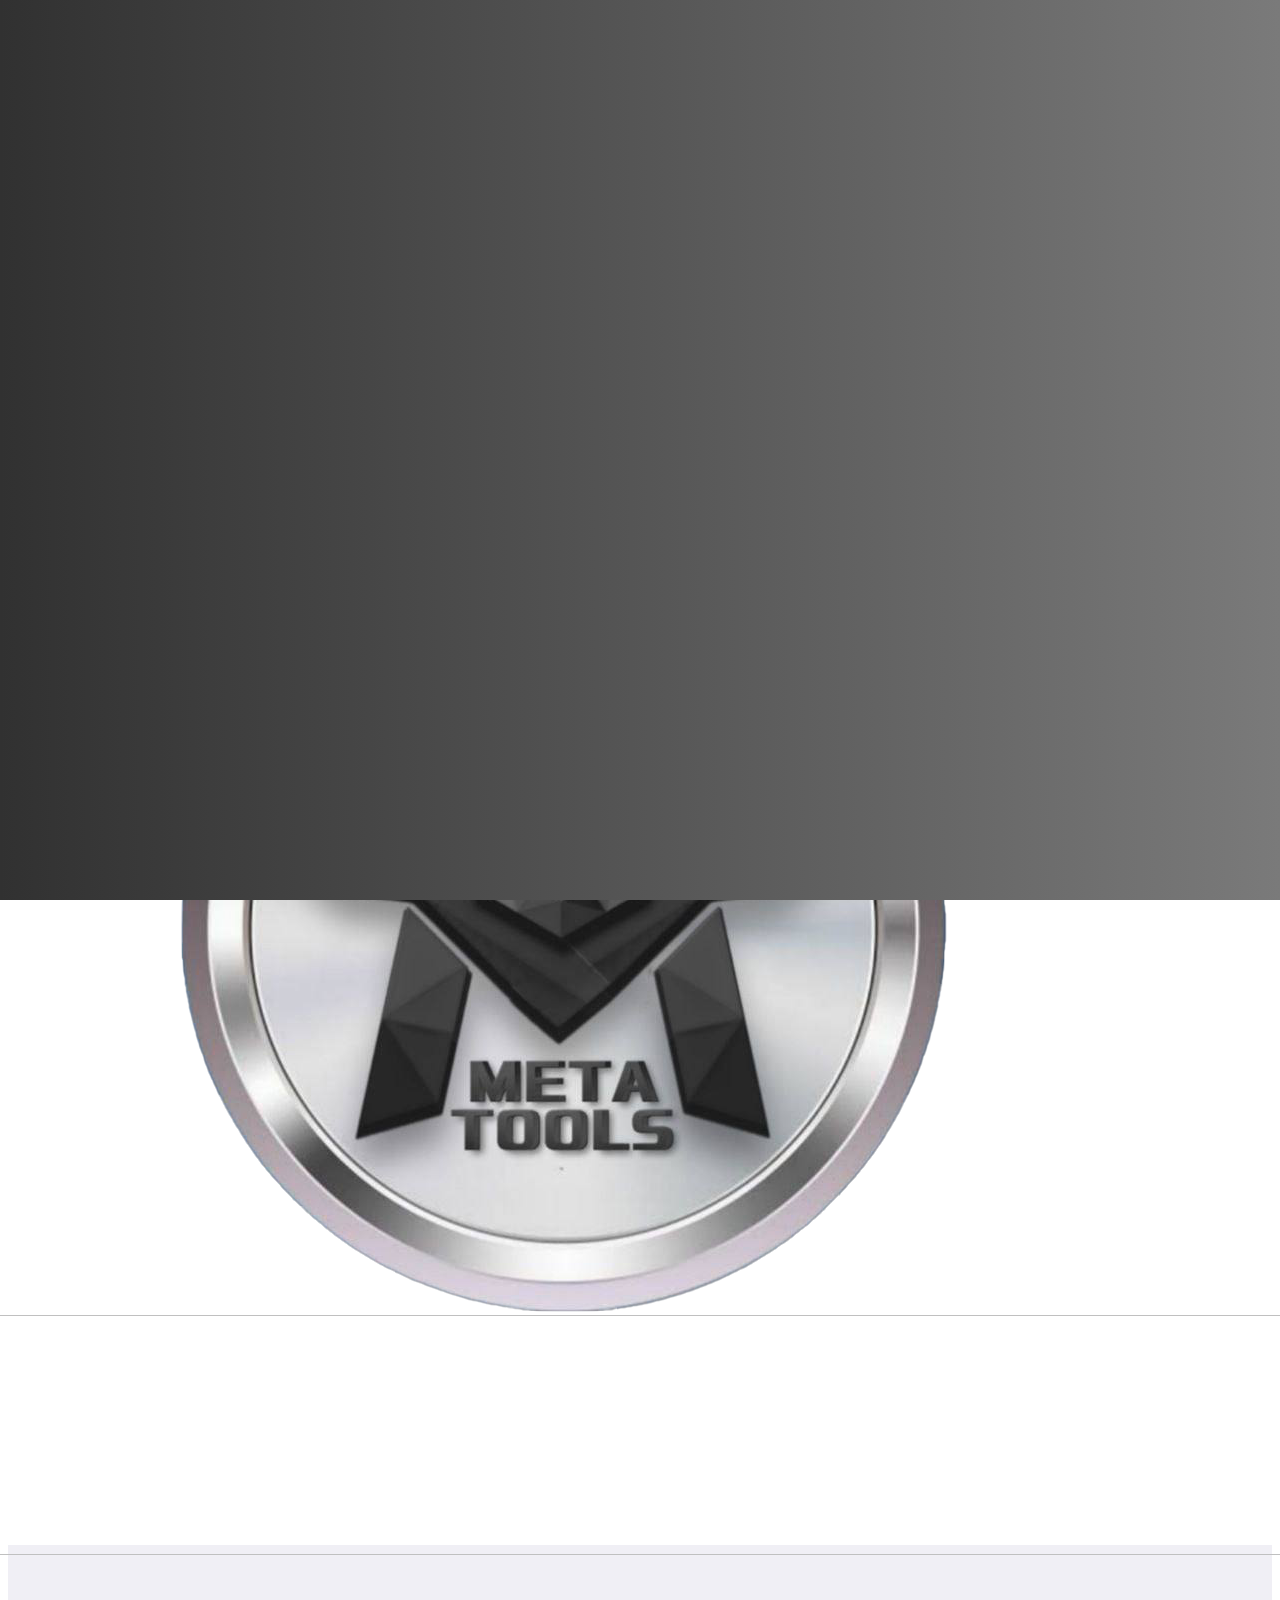
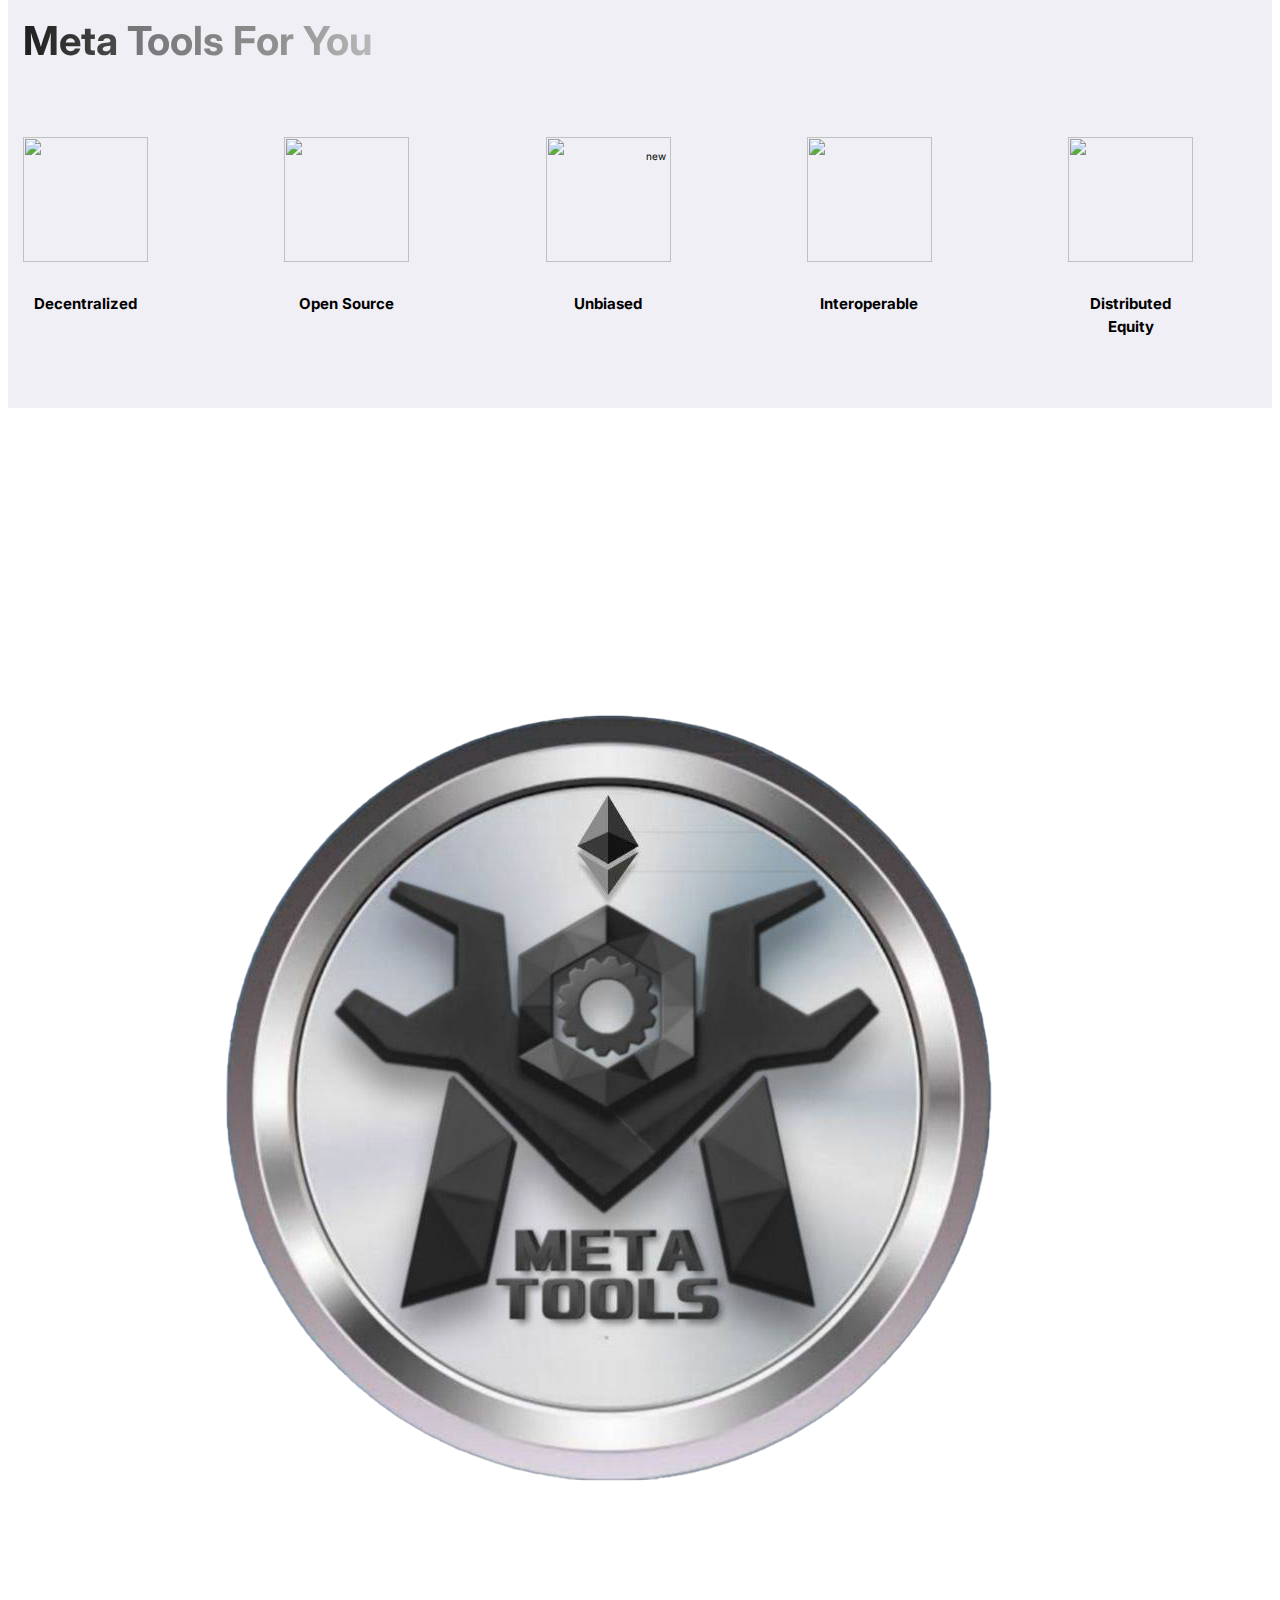
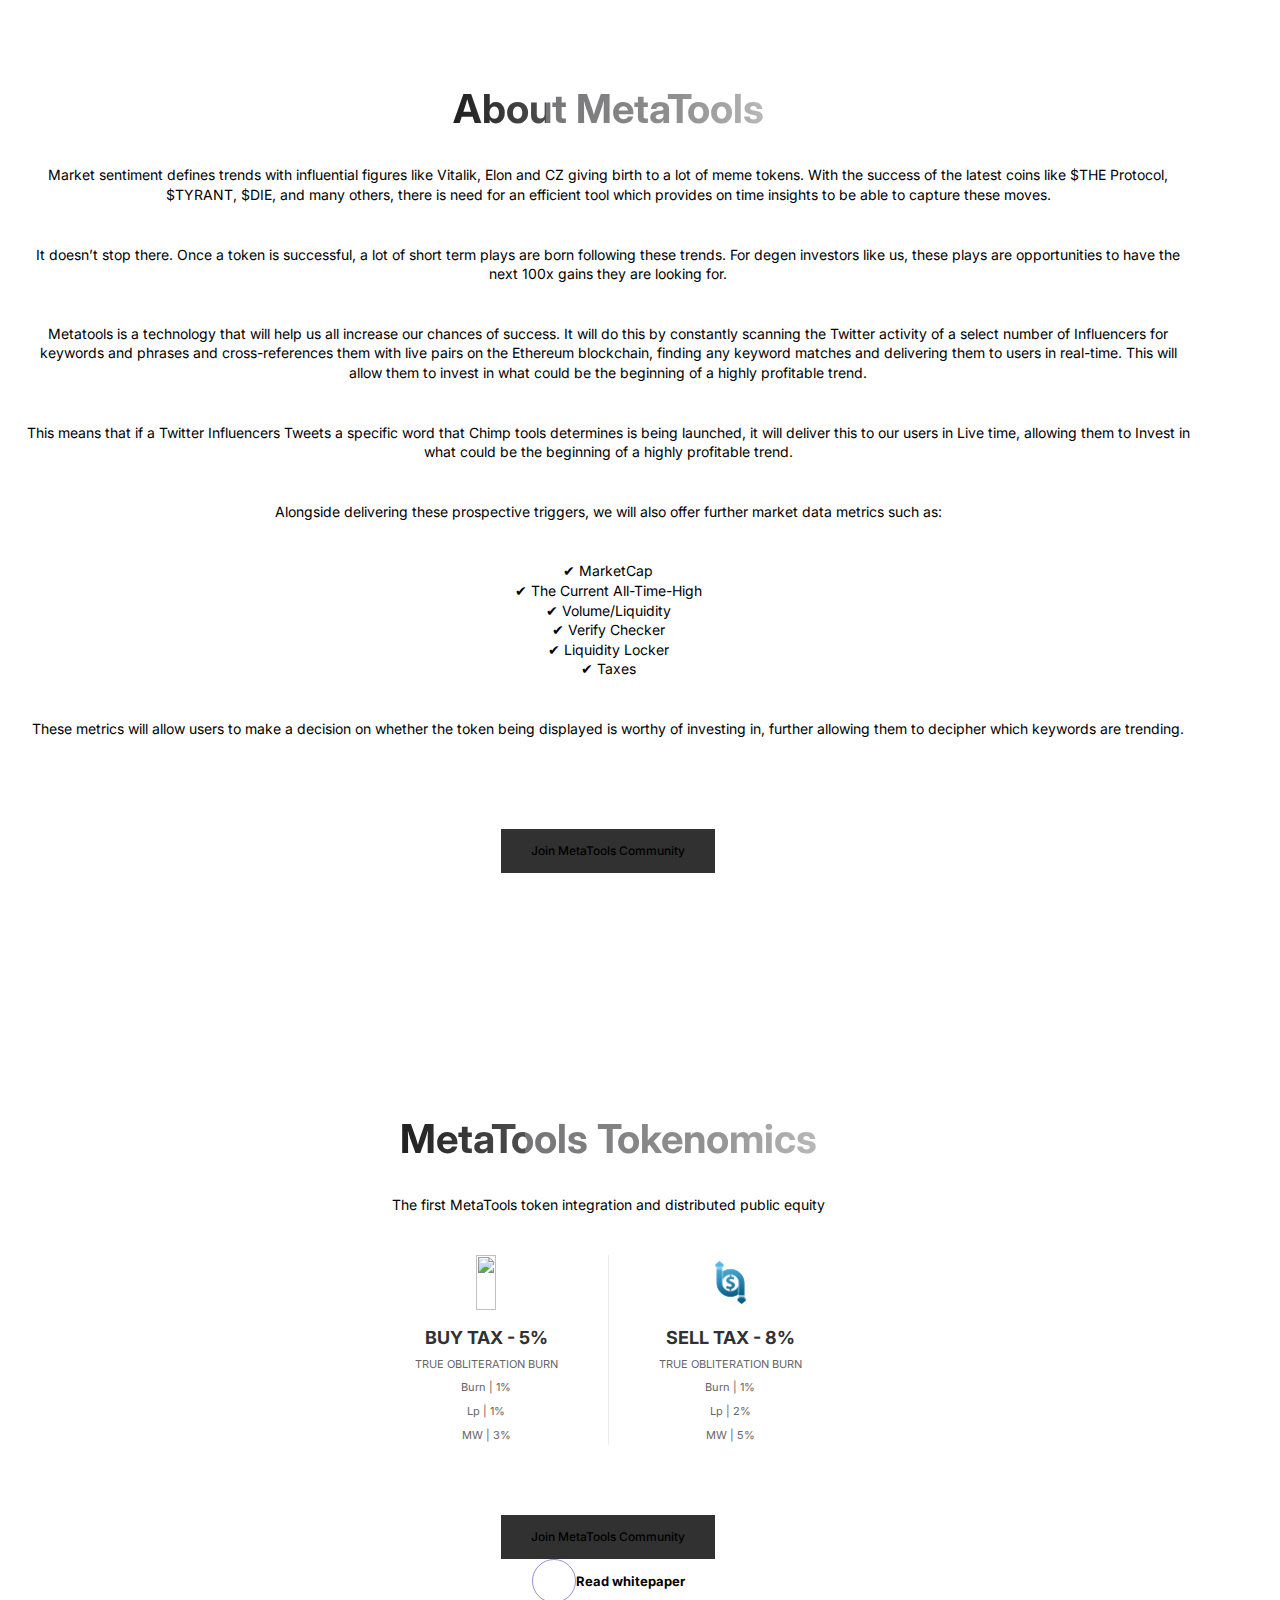
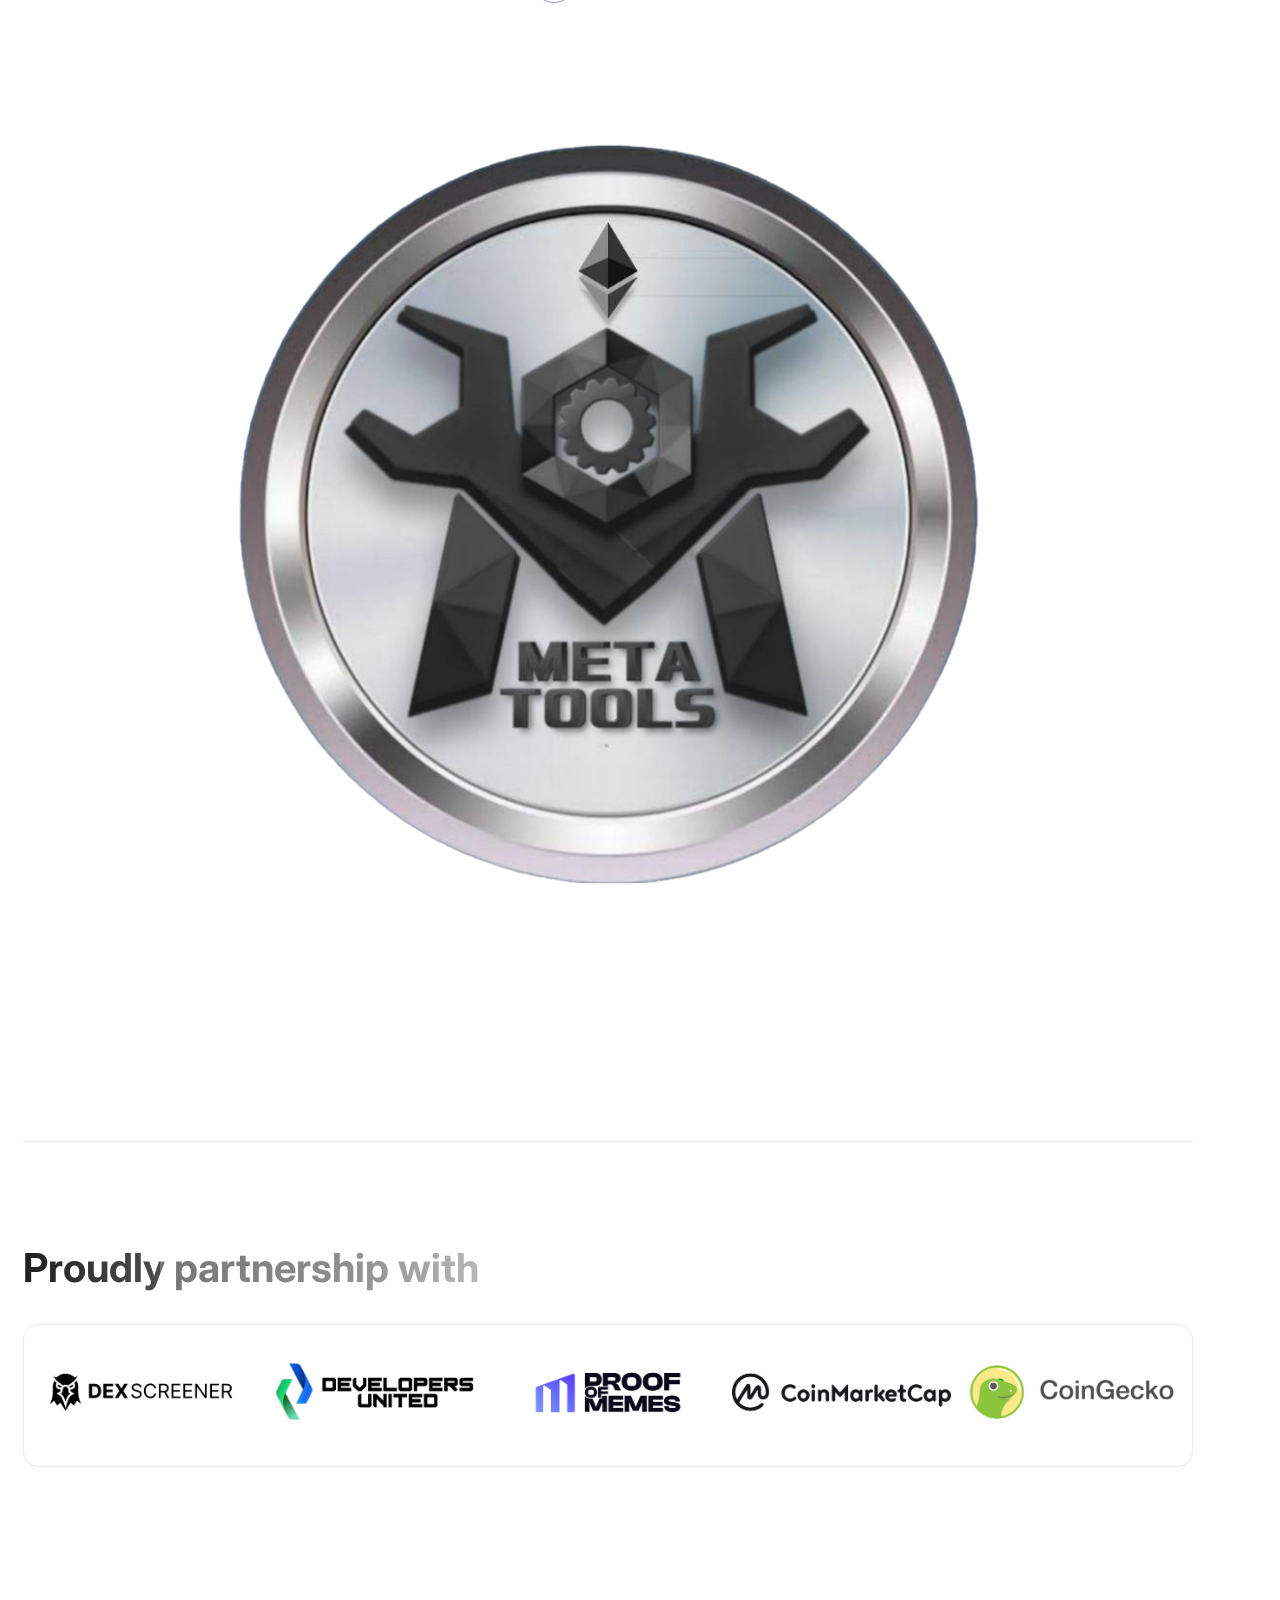
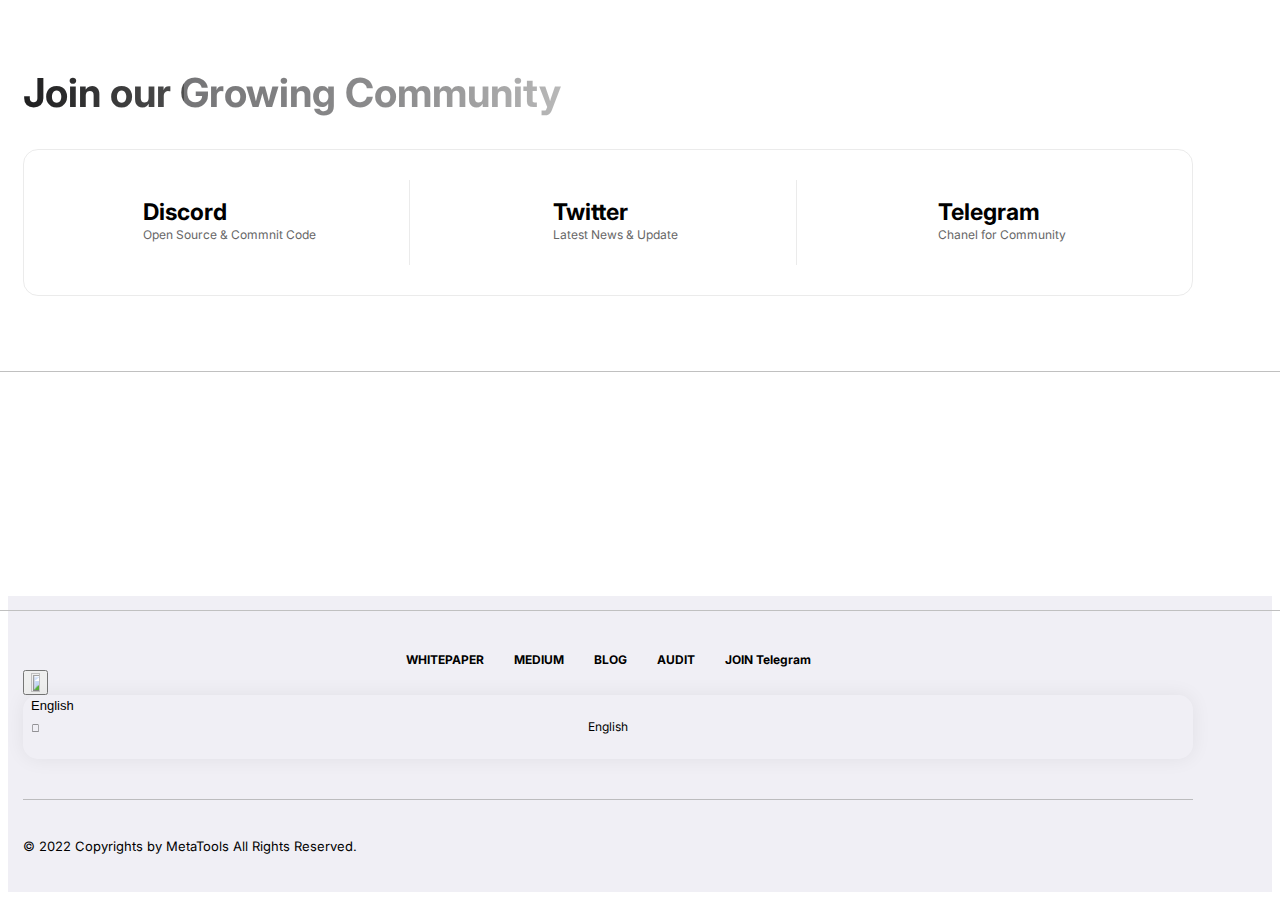
==== index.html @ 60cd8db9 "Add files via upload" ====
<!DOCTYPE html>
<html lang="en">

<head>
    <!-- Metas -->
    <meta charset="utf-8">
    <meta http-equiv="X-UA-Compatible" content="IE=edge" />
    <meta name="viewport" content="width=device-width, initial-scale=1, maximum-scale=1" />
    <meta name="keywords" content="" />
    <meta name="description"
        content="" />
    <meta name="author" content="" />

    <!-- Title  -->
    <title>MetaTools | Home
    </title>

    <!-- Favicon -->
    <link rel="shortcut icon" href="logo.png" title="Favicon" sizes="16x16" />

    <!-- ====== bootstrap icons cdn ====== -->
    <link rel="stylesheet" href="https://cdn.jsdelivr.net/npm/bootstrap-icons@1.7.2/font/bootstrap-icons.css">

    <!-- bootstrap 5 -->
    <link rel="stylesheet" href="assets/css/lib/bootstrap.min.css">

    <!-- ====== font family ====== -->
    <link href="https://fonts.googleapis.com/css2?family=Inter:wght@100;200;300;400;500;600;700;800;900&display=swap"
        rel="stylesheet">

    <link rel="stylesheet" href="assets/css/lib/all.min.css" />
    <link rel="stylesheet" href="assets/css/lib/animate.css" />
    <link rel="stylesheet" href="assets/css/lib/jquery.fancybox.css" />
    <link rel="stylesheet" href="assets/css/lib/lity.css" />
    <link rel="stylesheet" href="assets/css/lib/swiper.min.css" />
    <!-- ====== global style ====== -->
    <link rel="stylesheet" href="assets/css/style.css" />


    <!-- ====== global style ====== -->
    <link rel="stylesheet" href="assets/css/style.css" />
    <!-- Google tag (gtag.js) -->
    <script async src="https://www.googletagmanager.com/gtag/js?id=G-3M7N1WXGD2"></script>
    <script>
        window.dataLayer = window.dataLayer || [];

        function gtag() {
            dataLayer.push(arguments);
        }
        gtag('js', new Date());

        gtag('config', 'G-3M7N1WXGD2');
    </script>




</head>

<body class="home-onePage">

    <!-- ====== start loading page ====== -->
    <div id="preloader">
    </div>
    <!-- ====== end loading page ====== -->

    <!-- ====== start top navbar ====== -->

        <div class="container">
            <div class="content text-white">
                <span class="btn sm-butn bg-white py-0 px-2 me-2 fs-10px">
                </span>
            </div>
        </div>
    </div>
    <!-- ====== end top navbar ====== -->

    <!-- ====== start navbar ====== -->
    <nav class="navbar navbar-expand-lg navbar-light style-4" id="main-nav">
        <div class="container">
            <a class="navbar-brand" href="#" data-scroll-nav="0">
                <img width="100%" height="100%" src="logo_header.png" alt="">
            </a>
            <button class="navbar-toggler" type="button" data-bs-toggle="collapse"
                data-bs-target="#navbarSupportedContent" aria-controls="navbarSupportedContent" aria-expanded="false"
                aria-label="Toggle navigation">
                <span class="navbar-toggler-icon"></span>
            </button>
            <div class="collapse navbar-collapse" id="navbarSupportedContent">
                <ul class="navbar-nav m-auto mb-2 mb-lg-0 text-uppercase">
                    <!-- <li class="nav-item dropdown">
                        <a class="nav-link active" href="#home">
                            Home
                        </a>
                    </li> -->
                    <li class="nav-item">
                        <a class="nav-link" href="#">
                           HOME
                        </a>
                    </li>
                    <li class="nav-item">
                        <a class="nav-link" href="#about">
                            About
                        </a>
                    </li>
                    <li class="nav-item">
                        <a class="nav-link" href="#" target="_blank">
                            Whitepaper
                        </a>
                    </li>
                    <li class="nav-item">
                        <a class="nav-link" href="#tokenomics" >
                            Tokenomics
                        </a>
                    </li>


                    <li class="nav-item">
                        <a class="nav-link" href="#"
                            target="_blank">
                            Audit
                        </a>
                    </li>

                    <li class="nav-item">
                        <a class="nav-link" href="https://link.medium.com/hmek6iXdCvb"
                            target="_blank">
                            Medium
                        </a>
                    </li>


                </ul>
                <div class="nav-side">
                    <div class="d-flex align-items-center">
                        <a href="https://t.me/MetaToolsERC" target="_blank"
                            class="btn rounded-pill brd-gray hover-blue4 sm-butn fw-bold">
                            <span> Join Telegram <i class="bi bi-download ms-1"></i> </span>
                        </a>
                    </div>
                </div>
            </div>
        </div>
    </nav>
    <!-- ====== end navbar ====== -->

    <!-- ====== start header ====== -->
    <header class="style-4" data-scroll-index="0">
        <div class="content">
            <div class="container">
                <div class="row gx-0">
                    <div class="col-lg-6">
                        <div class="info">
                            <h1 class="mb-30"> MetaTools  <span></span> </h1>
                            <p class="text"> </p>
                            <div class="d-flex align-items-center mt-50">
   <!--
                                <a href="https://ico.twtzer.com/"
                                    class="btn rounded-pill bg-blue4 fw-bold text-white me-4" target="_blank">
                                
                                    <small>
                                        <i class="fab fa-discord me-2 pe-2 border-end"></i>   Presale Live
                                    </small>-->
                                </a>



                            </div>
                        </div>
                    </div>
                    <div class="col-lg-6">
                        <div class="img">
                            <img src="logo.png" alt="">
                        </div>
                    </div>
                </div>
            </div>

        </div>
        <img src="assets/img/header/header_4_wave.png" alt="" class="wave">
    </header>
    <!-- ====== end header ====== -->

    <!--Contents-->
    <main>


        <!-- ====== start features ====== -->
        <section class="features pt-70 pb-70 style-4" data-scroll-index="1">
            <div class="container">
                <div class="section-head text-center style-4">
                    <h2 class="mb-70"><span>Meta Tools  For You</span> </h2>
                </div>
                <div class="content">
                    <div class="features-card">
                        <div class="icon img-contain">
                            <img src="assets/img/icons/fe1.png" alt="">
                        </div>
                        <h6>Decentralized <br> </h6>
                    </div>
                    <div class="features-card">
                        <div class="icon img-contain">
                            <img src="assets/img/icons/fe2.png" alt="">
                        </div>
                        <h6>Open Source <br> </h6>
                    </div>
                    <div class="features-card">
                        <div class="icon img-contain">
                            <img src="assets/img/icons/fe3.png" alt="">
                            <span
                                class="label icon-40 alert-success text-success rounded-circle small text-uppercase fw-bold">
                                new
                            </span>
                        </div>
                        <h6>Unbiased <br> </h6>
                    </div>
                    <div class="features-card">
                        <div class="icon img-contain">
                            <img src="assets/img/icons/fe4.png" alt="">
                        </div>
                        <h6> Interoperable <br> </h6>
                    </div>
                    <div class="features-card">
                        <div class="icon img-contain">
                            <img src="assets/img/icons/fe5.png" alt="">
                        </div>
                        <h6>Distributed <br> Equity</h6>
                    </div>
                </div>
            </div>
            <img src="assets/img/feat_circle.png" alt="" class="img-circle">
        </section>
        <!-- ====== end features ====== -->

        <!-- ====== start about ====== -->
        <section class="about section-padding style-4"  id="about">
            <div class="content frs-content" id="about" data-scroll-index="2">
                <div class="container">
                    <div class="row align-items-center justify-content-between">
                        <div class="col-lg-6">
                            <div class="img mb-30 mb-lg-0">
                                <img src="logo.png" alt="">
                            </div>
                        </div>
                        <div class="col-lg-5">
                            <div class="info">
                                <div class="section-head style-4">
                                    <h2 class="mb-30"><span> About MetaTools </span> </h2>
                                </div>
                                <p class="text mb-40">
                                    Market sentiment defines trends with influential figures like Vitalik, Elon and CZ giving birth to a lot of meme tokens. 
                                    With the success of the latest coins like $THE Protocol, $TYRANT, $DIE, and many others, 
                                    there is need for an efficient tool which provides on time insights to be able to capture these moves.
                                </p>
                                <p class="text mb-40">
                                    It doesn’t stop there. Once a token is successful, a lot of short term plays are born following these trends. 
                                    For degen investors like us, these plays are opportunities to have the next 100x gains they are looking for.
                                </p>
                                <p class="text mb-40">
                                    Metatools is a technology that will help us all increase our chances of success. 
                                    It will do this by constantly scanning the Twitter activity of a select number of Influencers for
                                    keywords and phrases and cross-references them with live pairs on the Ethereum blockchain, 
                                    finding any keyword matches and delivering them to users in real-time. 
                                    This will allow them to invest in what could be the beginning of a highly profitable trend.
                                </p>
                                <p class="text mb-40">
                                    This means that if a Twitter Influencers Tweets a specific word that Chimp tools determines is being launched, 
                                    it will deliver this to our users in Live time, allowing them to Invest in what could be the beginning of a highly profitable trend.
                                </p>
                                <p class="text mb-40">
                                    Alongside delivering these prospective triggers, we will also offer further market data metrics such as: 
                                </p>
                                <p class="text mb-40">
                                    ✔ MarketCap<br>
                                    ✔ The Current All-Time-High<br>
                                    ✔ Volume/Liquidity<br>
                                    ✔ Verify Checker<br>
                                    ✔ Liquidity Locker<br>
                                    ✔ Taxes 
                                </p>
                                <p class="text mb-40">
                                    These metrics will allow users to make a decision on whether the token being displayed is worthy of investing in, 
                                    further allowing them to decipher which keywords are trending.
                                </p>
                                <a href="https://t.me/MetaToolsERC" target="_blank"
                                    class="btn rounded-pill bg-blue4 fw-bold text-white mt-50">
                                    <small> Join MetaTools Community </small>
                                </a>
                            </div>
                        </div>
                    </div>
                </div>
                <img src="assets/img/about/about_s4_lines.png" alt="" class="lines">
            </div>



            <img src="assets/img/about/about_s4_wave.png" alt="" class="top-wave">

        </section>
        <!-- ====== end about ====== -->

<!--

        <div class="section-head style-4" >
            <h2 class="mb-30" style="display: flex; justify-content: center;"><span> MetaTools Chart</span> </h2>
        </div>

        <div class="grid lg:grid-cols-1 gap-20">
            <div id="uni-frame" class="items-center d-flex justify-content-end" style="display: none;">
 <iframe src="https://www.geckoterminal.com/eth/pools/0x88e6a0c2ddd26feeb64f039a2c41296fcb3f5640
                " style="height: 650px !important;min-height: 450px !important; width:100%; margin: 5% 5%; border-radius: 50px; padding: 20px; border: 5px solid;"></iframe> 
            </div>


<div class="section-head style-4" >
    <h2 class="mb-30" style="display: flex; justify-content: center;"><span> MetaTools Swap</span> </h2>
</div>
            <div class="grid lg:grid-cols-1 gap-20">
                <div id="uni-frame" class="items-center d-flex justify-content-end" style="display: none;">
                    <iframe src="https://app.uniswap.org/#/swap?inputCurrency=ETH&amp;outputCurrency=0xC02aaA39b223FE8D0A0e5C4F27eAD9083C756Cc2
                    " style="height: 650px !important;min-height: 450px !important; width:100%; margin: 5% 5%; border-radius: 50px; padding: 20px; border: 5px solid;"></iframe>
                </div>
            </div>
-->
        <!-- ====== start testimonials ====== -->
        <section class="testimonials style-4 pt-70" data-scroll-index="5" id="tokenomics">
            <div class="container">
                <div class="content">
                    <div class="row">
                        <div class="col-lg-5">
                            <div class="section-head style-4">
                                <h2 class="mb-30"><span> MetaTools Tokenomics  </span> </h2>
                            </div>
                            <p class="text mb-40">
                                The first MetaTools token integration and distributed public equity
                            </p>
                            <div class="numbs">
                                <div class="num-card">
                                    <div class="icon img-contain">
                                        <img src="assets/img/icons/testi_s4_ic1.png" alt="">
                                    </div>
                                    <h2 style="font-size: large; color: #313131;">BUY TAX - 5%</h2>
                                    <p>TRUE OBLITERATION BURN</p>
                                    <p>Burn | 1% </p>
                                    <p>Lp | 1% </p>
                                    <p>MW | 3% </p>
                                </div>
                                <div class="num-card">
                                    <div class="icon img-contain">
                                        <img src="tax.png" alt="">
                                    </div>
                                    <h2 style="font-size: large; color: #313131;">SELL TAX - 8%</h2>
                                    <p>TRUE OBLITERATION BURN</p>
                                    <p>Burn | 1% </p>
                                    <p>Lp | 2% </p>
                                    <p>MW | 5% </p>
                                </div>
                            </div>
                            <div class="d-flex align-items-center mt-70">
                                <a href="https://t.me/MetaToolsERC"
                                    class="btn rounded-pill bg-blue4 fw-bold text-white me-4" target="_blank">
                                    <small> Join MetaTools Community</small>
                                </a>
                                <a href="#" data-lity class="play-btn">
                                    <span class="icon me-2">
                                        <i class="fas fa-list ms-1"></i>
                                    </span>
                                    <strong class="small"> Read whitepaper
                                    </strong>
                                </a>
                            </div>
                        </div>
                        <div class="col-lg-7">

                            <div class="testi-cards">

                                <img src="logo.png" alt="" class="">
                            </div>
                        </div>
                    </div>
                </div>
            </div>
        </section>
        <!-- ====== end testimonials ====== -->

<style>

    
@media all and (max-width:480px) {

    section .community .container .box img {display:block;margin:0 auto;}
}
</style>

        <section class="community section-padding pt-0 style-4">
            <div class="container">
                <div class="section-head text-center style-4">
                    <h2 class="mb-30"> <span> Proudly partnership with</span> </h2>
                </div>
                <div class="content box">
                        <div class="icon">
                            <img style="width: 350px; height: auto;" src="partnership/ds.png">
                        </div>
                        <div class="icon">
                            <img style="width: 350px; height: auto;" src="partnership/DU.png">
                        </div>
                        <div class="icon">
                            <img style="width: 350px; height: auto;" src="partnership/pom.png">
                        </div>
                        <div class="icon">
                            <img style="width: 350px; height: auto;" src="partnership/CMC.png">
                        </div>
                        <div class="icon">
                            <img style="width: 350px; height: auto;" src="partnership/CoinGecko.png">
                        </div>              
                </div>
            </div>
        </section>


        <!-- ====== start community ====== -->
        <section class="community section-padding pt-0 style-4">
            <div class="container">
                <div class="section-head text-center style-4">
                    <h2 class="mb-30"> <span> Join our Growing Community</span> </h2>
                </div>
                <div class="content">
                    <a href="#" class="commun-card">
                        <div class="icon">
                            <i class="fab fa-discord"></i>
                        </div>
                        <div class="inf">
                            <h5>Discord</h5>
                            <p>Open Source & Commnit Code</p>
                        </div>
                    </a>
                    <a href="http://www.twitter.com/metatoolserc" class="commun-card">
                        <div class="icon">
                            <i class="fab fa-twitter"></i>
                        </div>
                        <div class="inf">
                            <h5>Twitter</h5>
                            <p>Latest News & Update</p>
                        </div>
                    </a>
                    <a href="https://t.me/MetaToolsERC" class="commun-card">
                        <div class="icon">
                            <i class="fab fa-telegram"></i>
                        </div>
                        <div class="inf">
                            <h5>Telegram</h5>
                            <p>Chanel for Community</p>
                        </div>
                    </a>
                </div>
            </div>
        </section>
        <!-- ====== end community ====== -->
    </main>
    <!--End-Contents-->

    <!-- ====== start footer ====== -->
    <footer class="style-4" data-scroll-index="8">
        <div class="container">

            <div class="foot mt-80">
                <div class="row align-items-center">
                    <div class="col-lg-2">
                        <div class="logo">
                            <img src="logo_header.png" alt="">
                        </div>
                    </div>
                    <div class="col-lg-8">
                        <ul class="links">
                            <li>
                                <a href="#" target="_blank">WHITEPAPER</a>
                            </li>
                            <li>
                                <a href="https://link.medium.com/hmek6iXdCvb" target="_blank">MEDIUM</a>
                            </li>
                            <li>
                                <a href="#0" data-scroll-nav="4">BLOG</a>
                            </li>
                            <li>
                                <a href="#"
                                    target="_blank"> AUDIT </a>
                            </li>
                            <li>
                                <a href="https://t.me/MetaToolsERC" target="_blank"> JOIN Telegram</a>
                            </li>
                        </ul>
                    </div>
                    <div class="col-lg-2">
                        <div class="dropdown">
                            <button class="icon-25 dropdown-toggle p-0 border-0 bg-transparent rounded-circle img-cover"
                                type="button" id="dropdownMenuButton1" data-bs-toggle="dropdown" aria-expanded="false">
                                <img src="assets/img/lang.png" alt="" class="me-2">
                                <small>English</small>
                            </button>
                            <ul class="dropdown-menu" aria-labelledby="dropdownMenuButton1">
                                <li><a class="dropdown-item" href="#">English</a></li>

                            </ul>
                        </div>
                    </div>
                </div>
            </div>
            <div class="copywrite text-center">
                <small class="small">
                    © 2022 Copyrights by MetaTools All Rights Reserved.
                </small>
            </div>
        </div>
        <img src="assets/img/footer/footer_4_wave.png" alt="" class="wave">
    </footer>
    <!-- ====== end footer ====== -->

    <!-- ====== start to top button ====== -->
    <a href="#" class="to_top bg-gray rounded-circle icon-40 d-inline-flex align-items-center justify-content-center">
        <i class="bi bi-chevron-up fs-6 text-dark"></i>
    </a>
    <!-- ====== end to top button ====== -->

    <!-- ====== request ====== -->
    <script src="assets/js/lib/jquery-3.0.0.min.js"></script>
    <script src="assets/js/lib/jquery-migrate-3.0.0.min.js"></script>
    <script src="assets/js/lib/bootstrap.bundle.min.js"></script>
    <script src="assets/js/lib/wow.min.js"></script>
    <script src="assets/js/lib/jquery.fancybox.js"></script>
    <script src="assets/js/lib/lity.js"></script>
    <script src="assets/js/lib/swiper.min.js"></script>
    <script src="assets/js/lib/jquery.waypoints.min.js"></script>
    <script src="assets/js/lib/jquery.counterup.js"></script>
    <script src="assets/js/lib/pace.js"></script>
    <script src="assets/js/lib/scrollIt.min.js"></script>
    <script src="assets/js/main.js"></script>


</body>

</html>
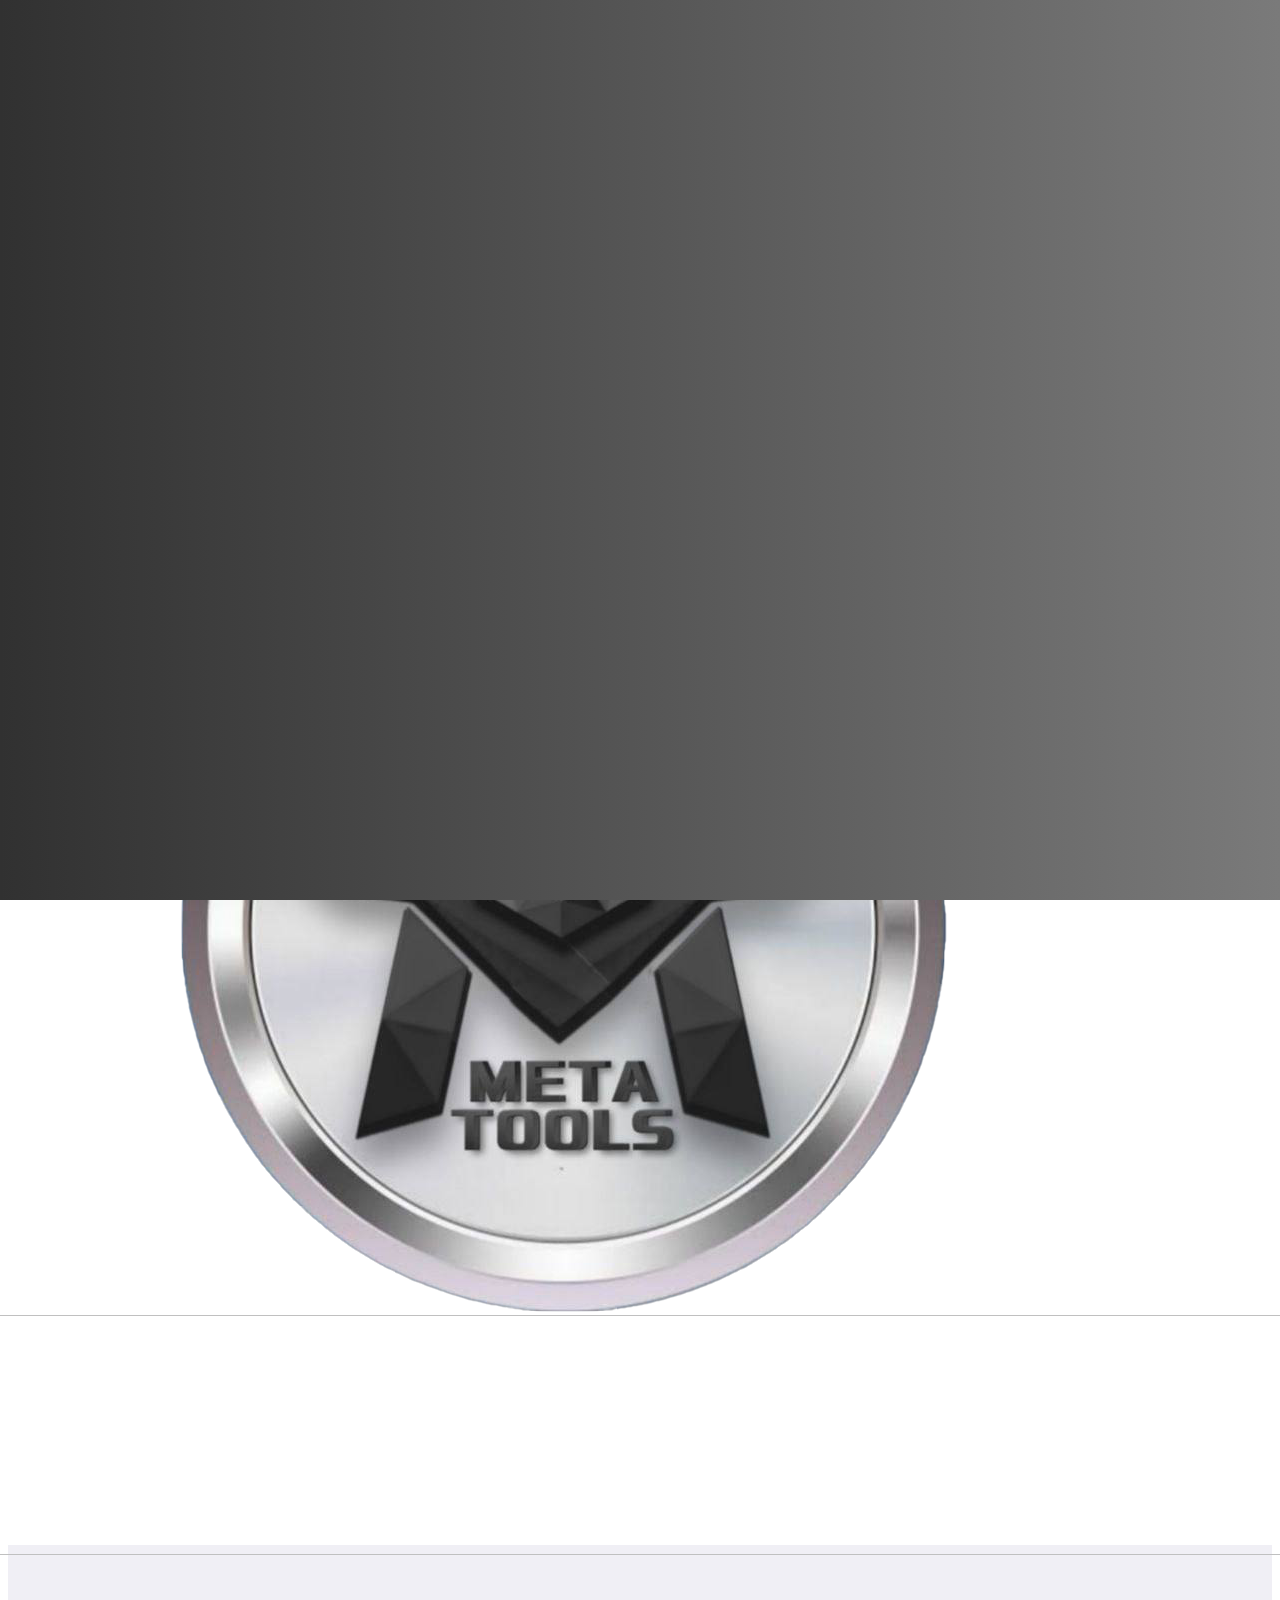
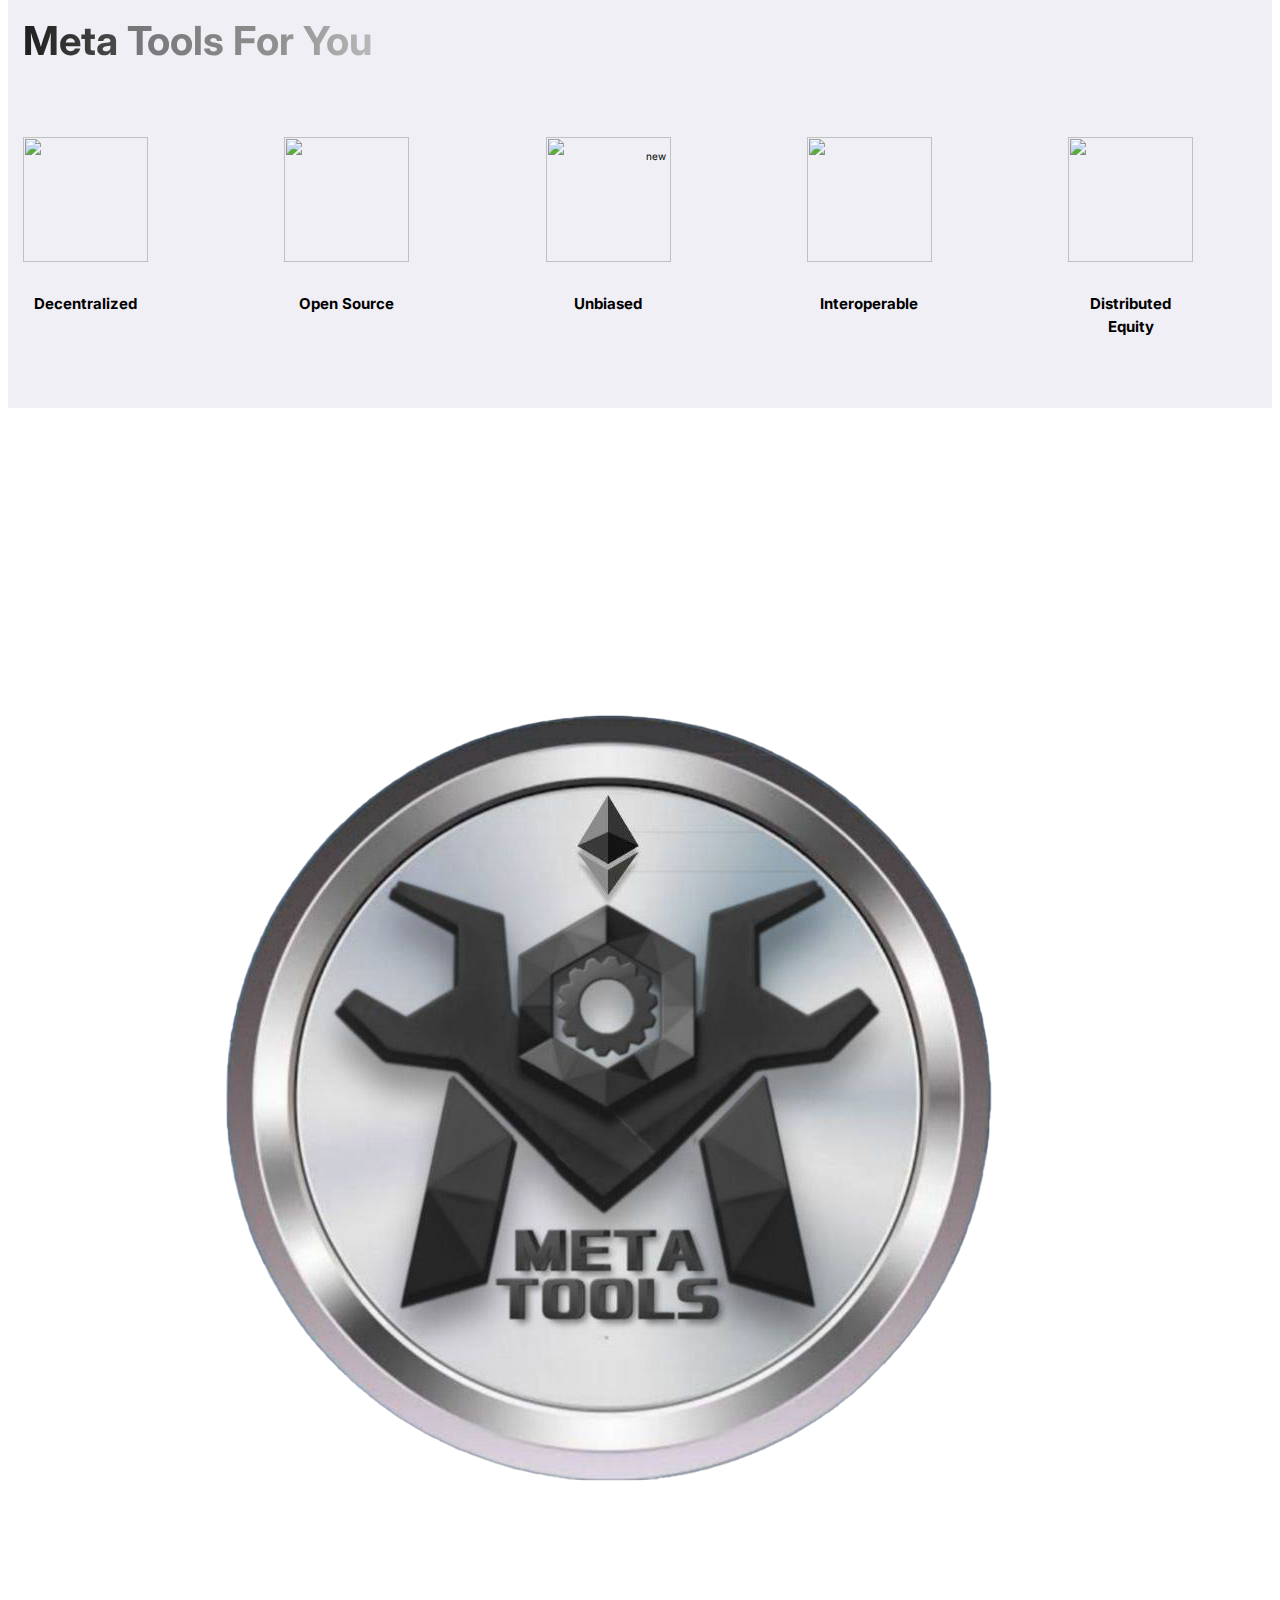
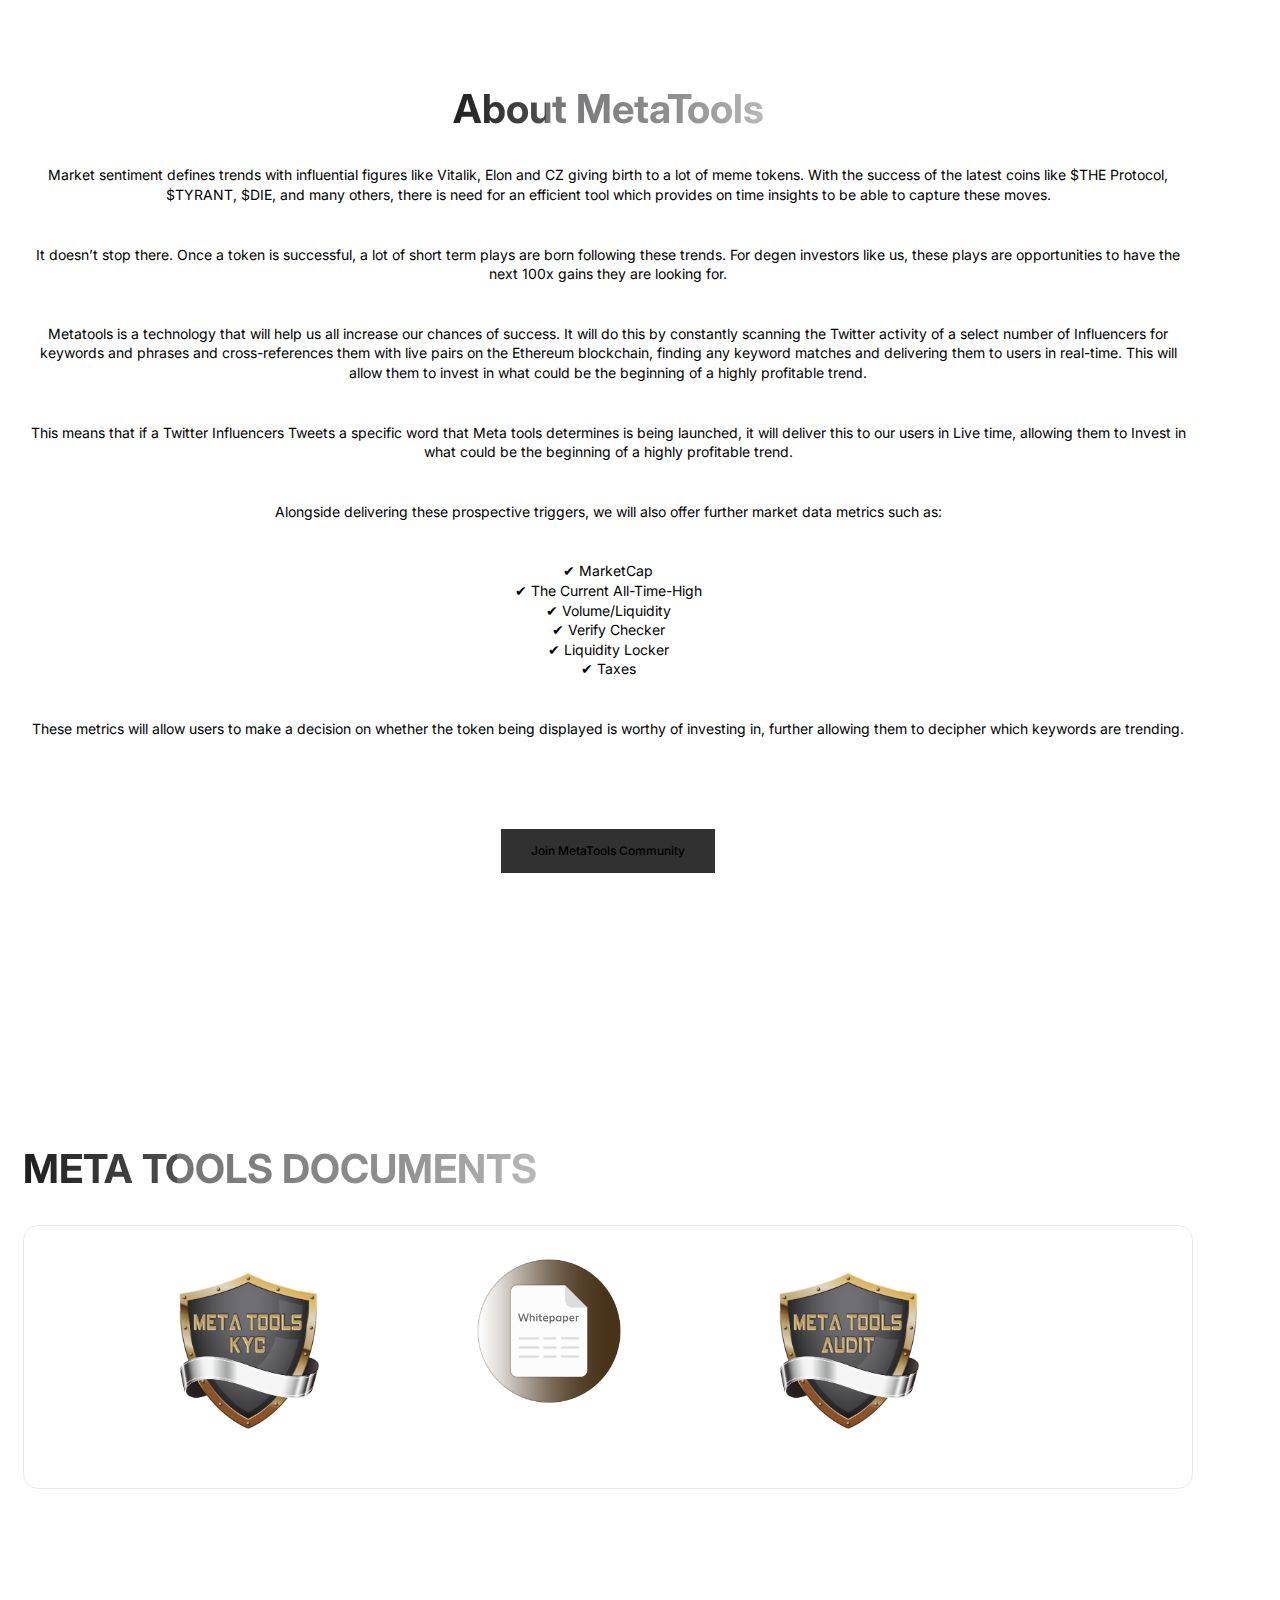
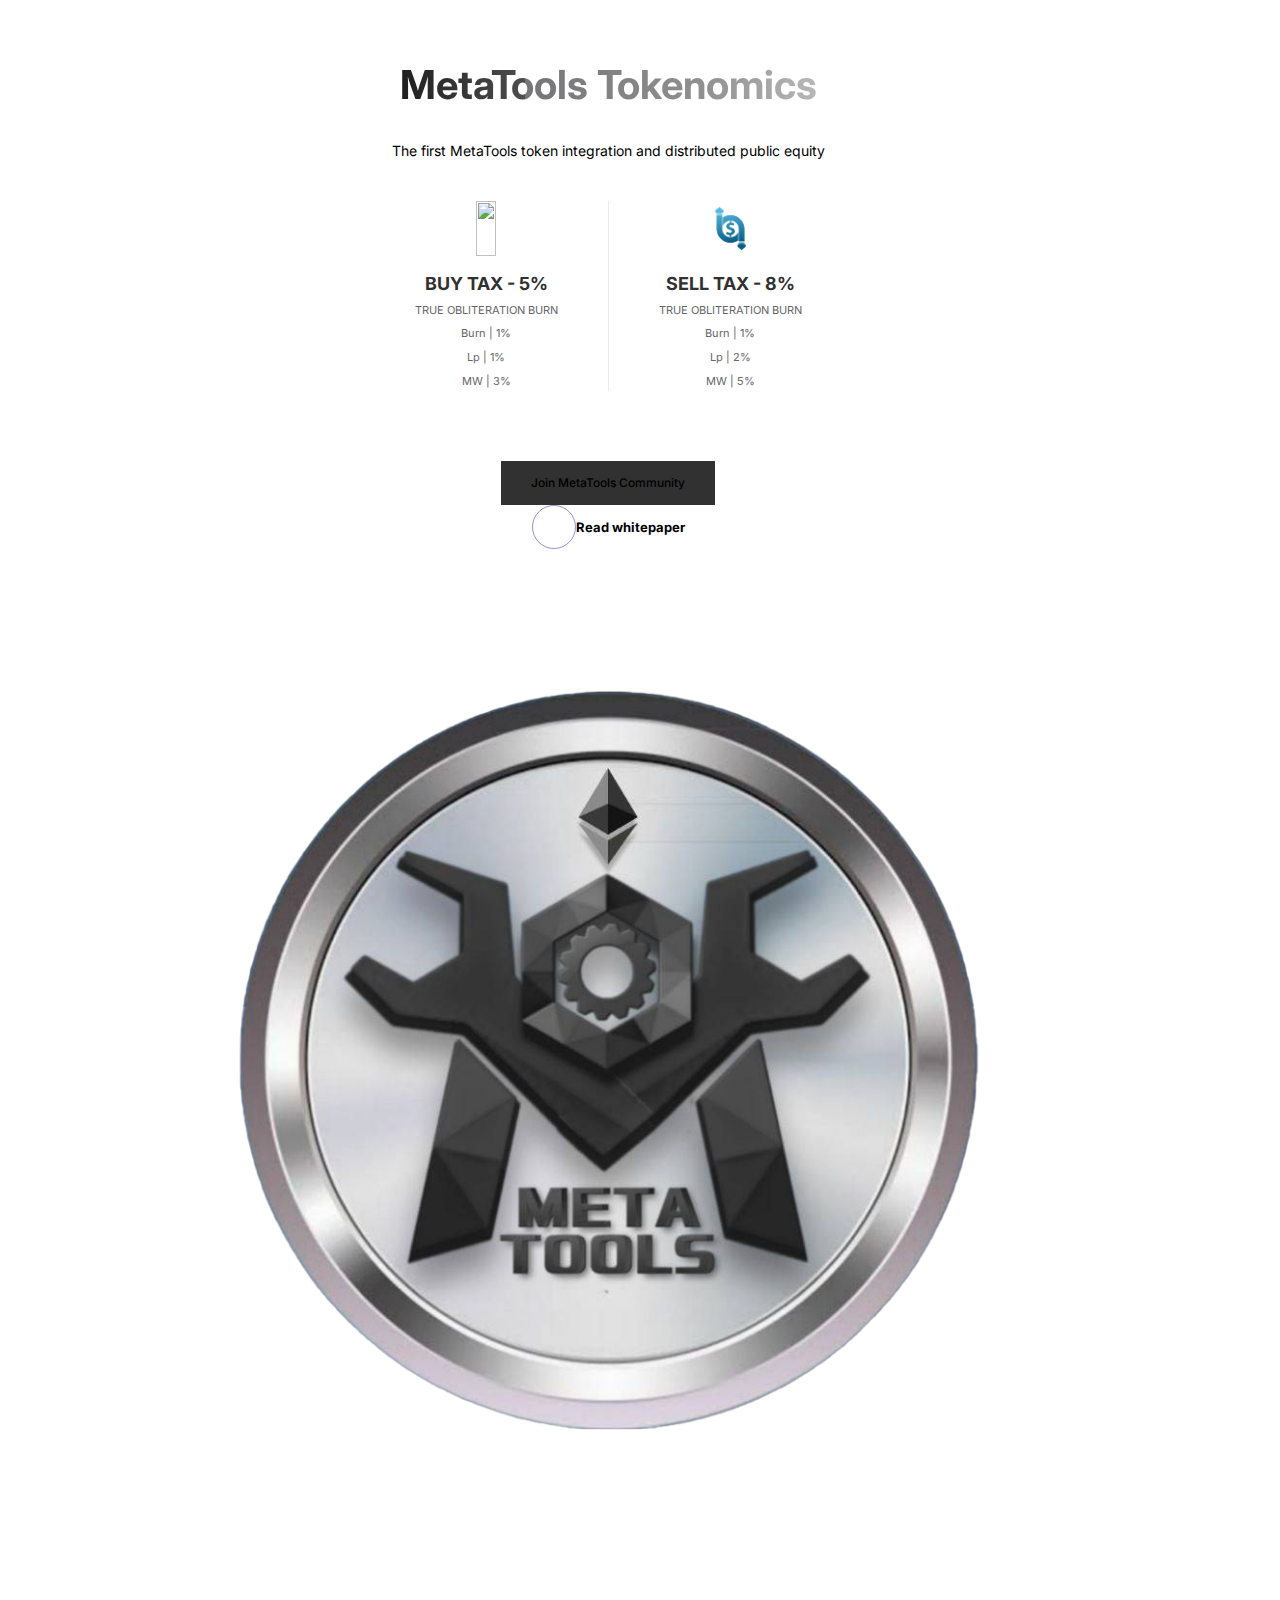
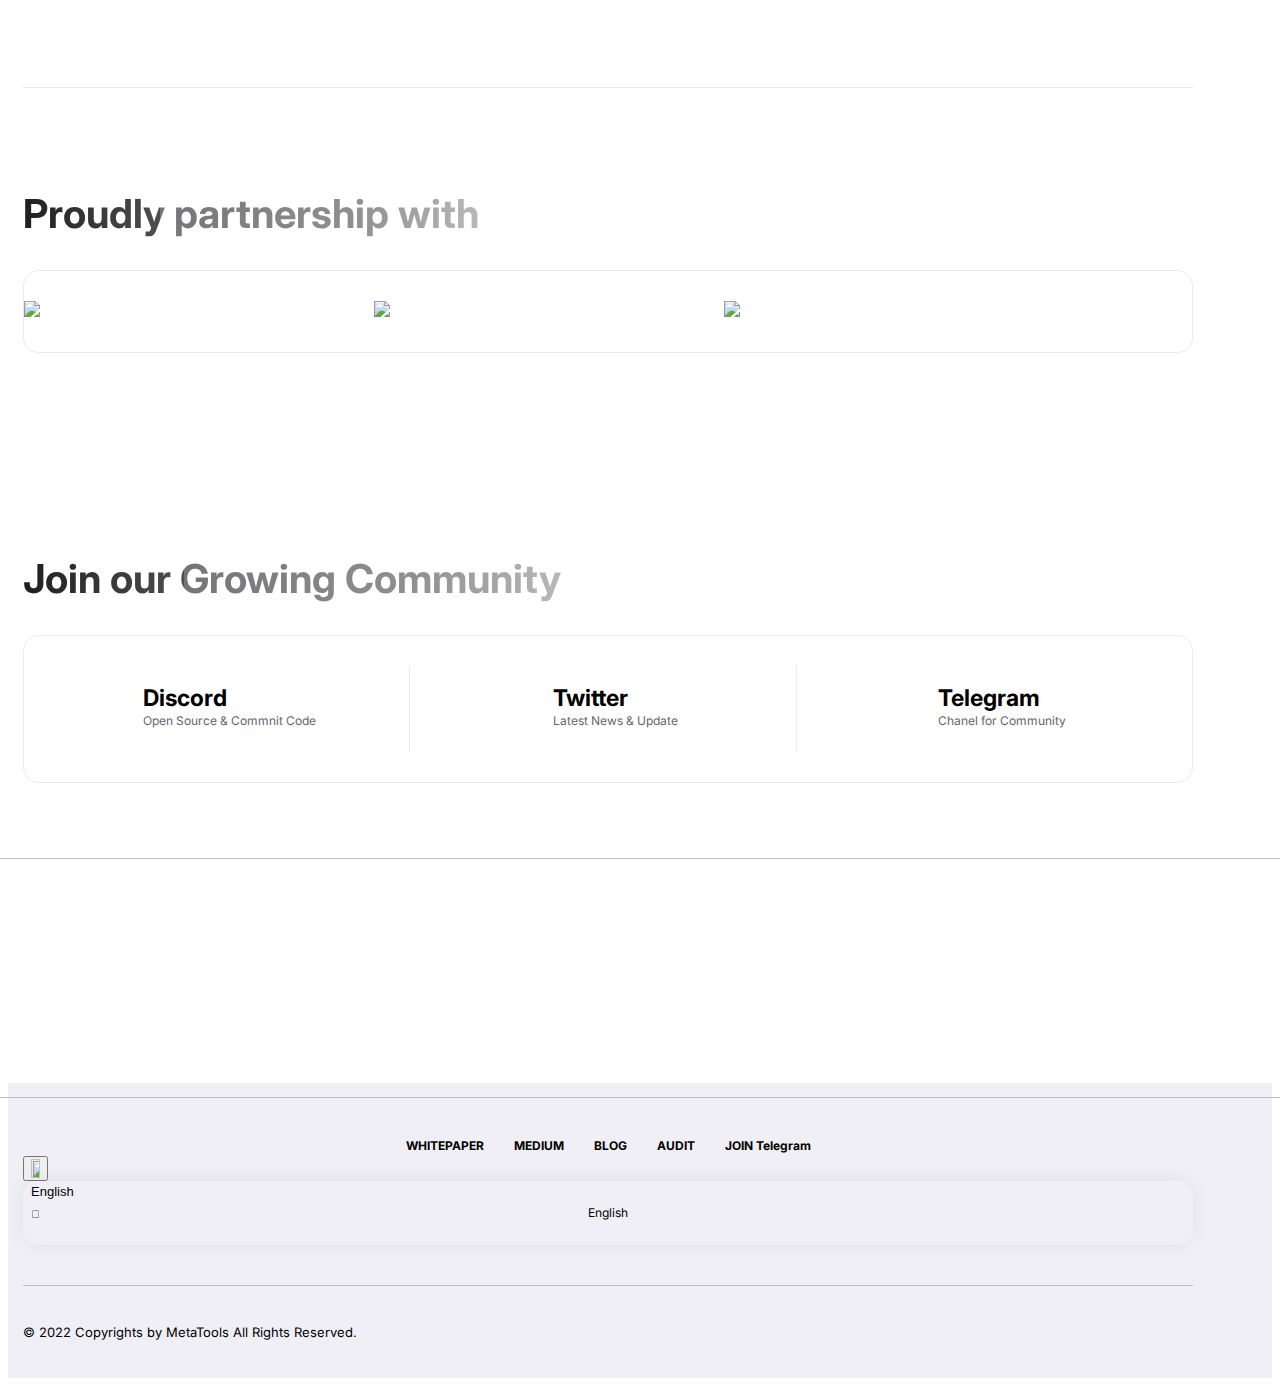
==== commit 8c9e4177: "Add files via upload" ====
--- a/index.html
+++ b/index.html
@@ -104,7 +104,7 @@
                         </a>
                     </li>
                     <li class="nav-item">
-                        <a class="nav-link" href="#" target="_blank">
+                        <a class="nav-link" href="whitepaper.pdf" target="_blank">
                             Whitepaper
                         </a>
                     </li>
@@ -264,7 +264,7 @@
                                     This will allow them to invest in what could be the beginning of a highly profitable trend.
                                 </p>
                                 <p class="text mb-40">
-                                    This means that if a Twitter Influencers Tweets a specific word that Chimp tools determines is being launched, 
+                                    This means that if a Twitter Influencers Tweets a specific word that Meta tools determines is being launched, 
                                     it will deliver this to our users in Live time, allowing them to Invest in what could be the beginning of a highly profitable trend.
                                 </p>
                                 <p class="text mb-40">
@@ -299,6 +299,50 @@
 
         </section>
         <!-- ====== end about ====== -->
+        <style>
+        @media all and (max-width:480px) {
+
+            section .community .container .box img {display:block;margin:0 auto;}
+        }
+        </style>
+        
+                <section class="community section-padding pt-0 style-4">
+                    <div class="container">
+                        <div class="section-head text-center style-4">
+                            <h2 class="mb-30"> <span> META TOOLS DOCUMENTS</span> </h2>
+                        </div>
+                        <div class="content box" style="row-gap: 25%;">
+                            <div class="icon">
+                                <img style="width: 150px; height: auto;" src="">
+                            </div>
+                                <div class="icon">
+                                    <a href="https://github.com/SpyWolfNetwork/KYCs/blob/main/KYC_%20MetaTools_(No_contract).pdf" target="_blank"> <img style="width: 150px; height: auto;" src="KYC.png"></a>
+                                </div>
+                                <div class="icon">
+                                   <img style="width: 150px; height: auto;" src="">
+                                </div>
+                                <div class="icon">
+                                    <a href="whitepaper.pdf" target="_blank"> <img style="width: 150px; height: auto;" src="wp.png"> </a>
+                                </div>
+                                <div class="icon">
+                                   <img style="width: 150px; height: auto;" src="">
+                                </div>
+                                <div class="icon">
+                                    <a href="" target="_blank"> <img style="width: 150px; height: auto;" src="AUDIT.png"></a>
+                                </div>
+                                <!--
+                                <div class="icon">
+                                    <img style="width: 350px; height: auto;" src="partnership/CMC.png">
+                                </div>
+                                <div class="icon">
+                                    <img style="width: 350px; height: auto;" src="partnership/CoinGecko.png">
+                                </div>       
+                                -->       
+                        </div>
+                    </div>
+                </section>
+
+
 
 <!--
 
@@ -400,20 +444,22 @@
                 </div>
                 <div class="content box">
                         <div class="icon">
-                            <img style="width: 350px; height: auto;" src="partnership/ds.png">
-                        </div>
-                        <div class="icon">
-                            <img style="width: 350px; height: auto;" src="partnership/DU.png">
-                        </div>
-                        <div class="icon">
-                            <img style="width: 350px; height: auto;" src="partnership/pom.png">
-                        </div>
+                            <img style="width: 350px; height: auto;" src="partnership/uniswap.png">
+                        </div>
+                        <div class="icon">
+                            <img style="width: 350px; height: auto;" src="partnership/unicrypt.png">
+                        </div>
+                        <div class="icon">
+                            <img style="width: 350px; height: auto;" src="partnership/dextools.png">
+                        </div>
+                        <!--
                         <div class="icon">
                             <img style="width: 350px; height: auto;" src="partnership/CMC.png">
                         </div>
                         <div class="icon">
                             <img style="width: 350px; height: auto;" src="partnership/CoinGecko.png">
-                        </div>              
+                        </div>       
+                        -->       
                 </div>
             </div>
         </section>
@@ -474,7 +520,7 @@
                     <div class="col-lg-8">
                         <ul class="links">
                             <li>
-                                <a href="#" target="_blank">WHITEPAPER</a>
+                                <a href="whitepaper.pdf" target="_blank">WHITEPAPER</a>
                             </li>
                             <li>
                                 <a href="https://link.medium.com/hmek6iXdCvb" target="_blank">MEDIUM</a>
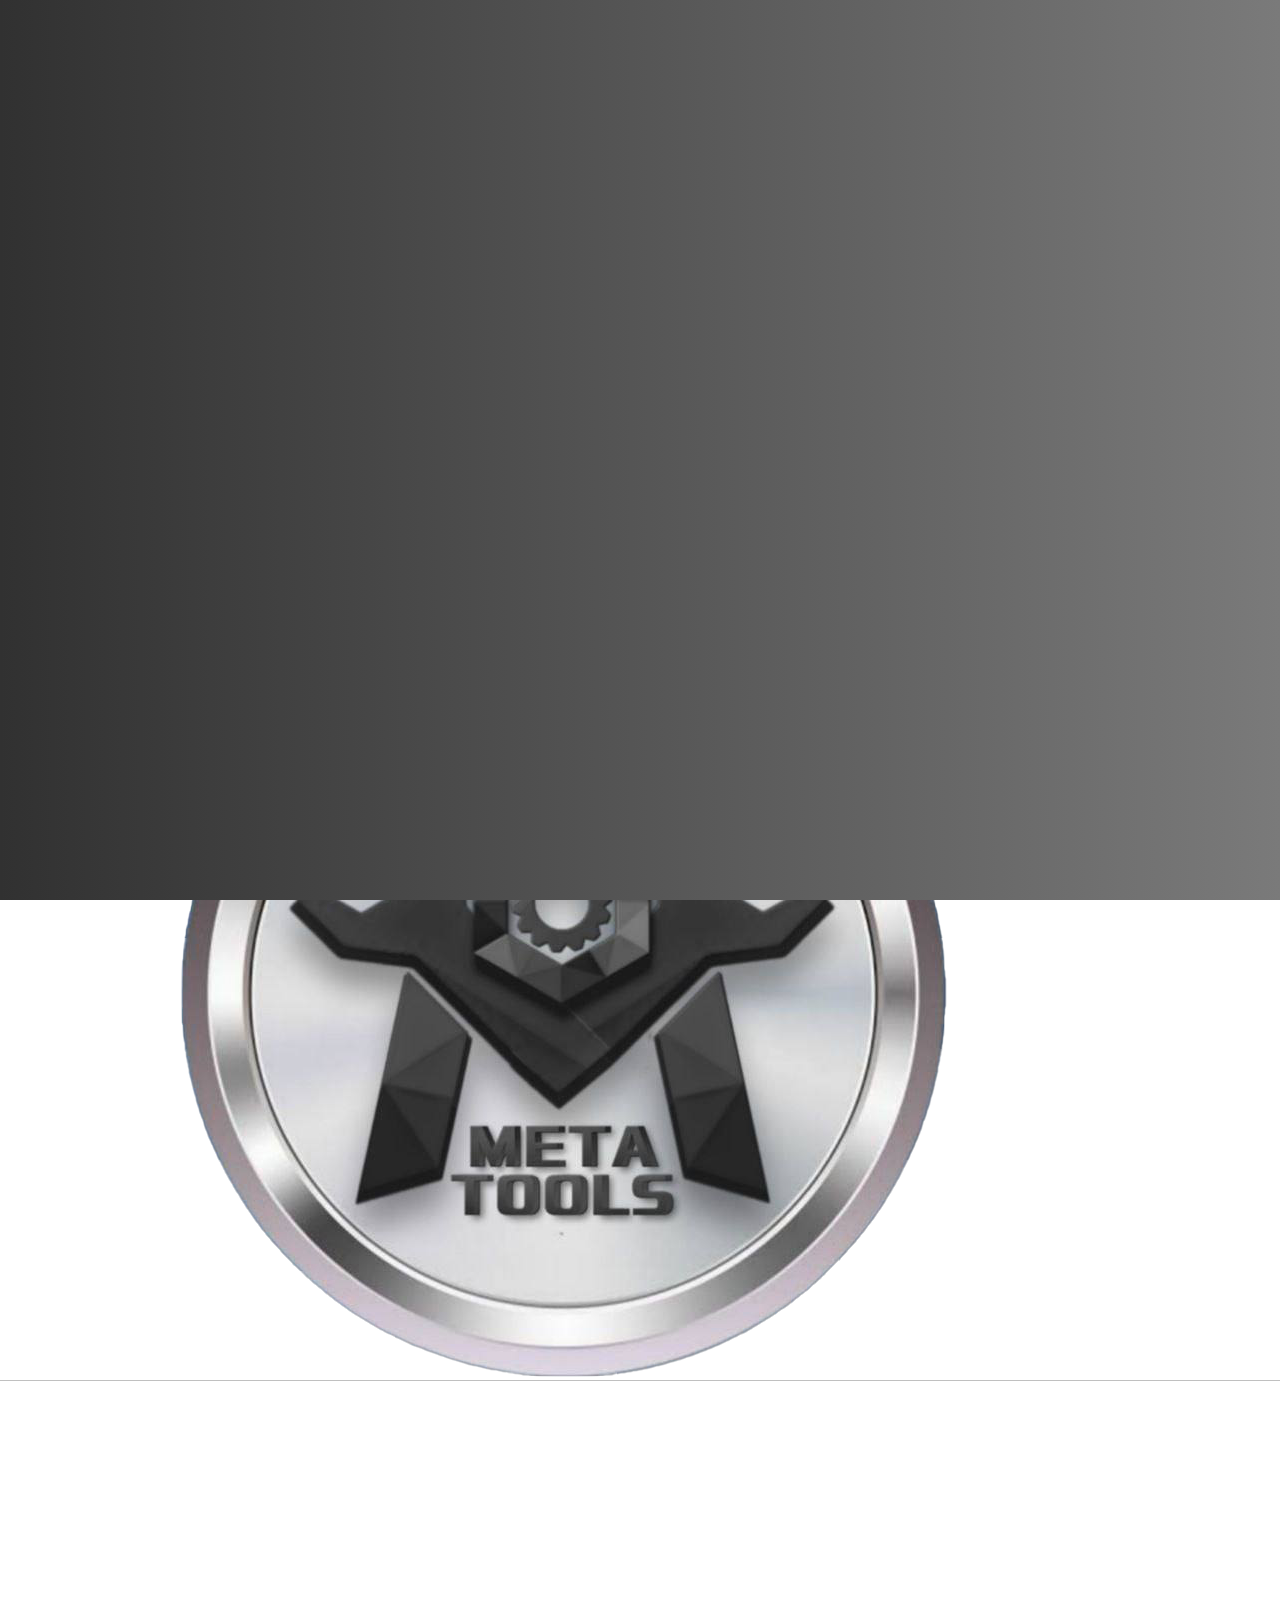
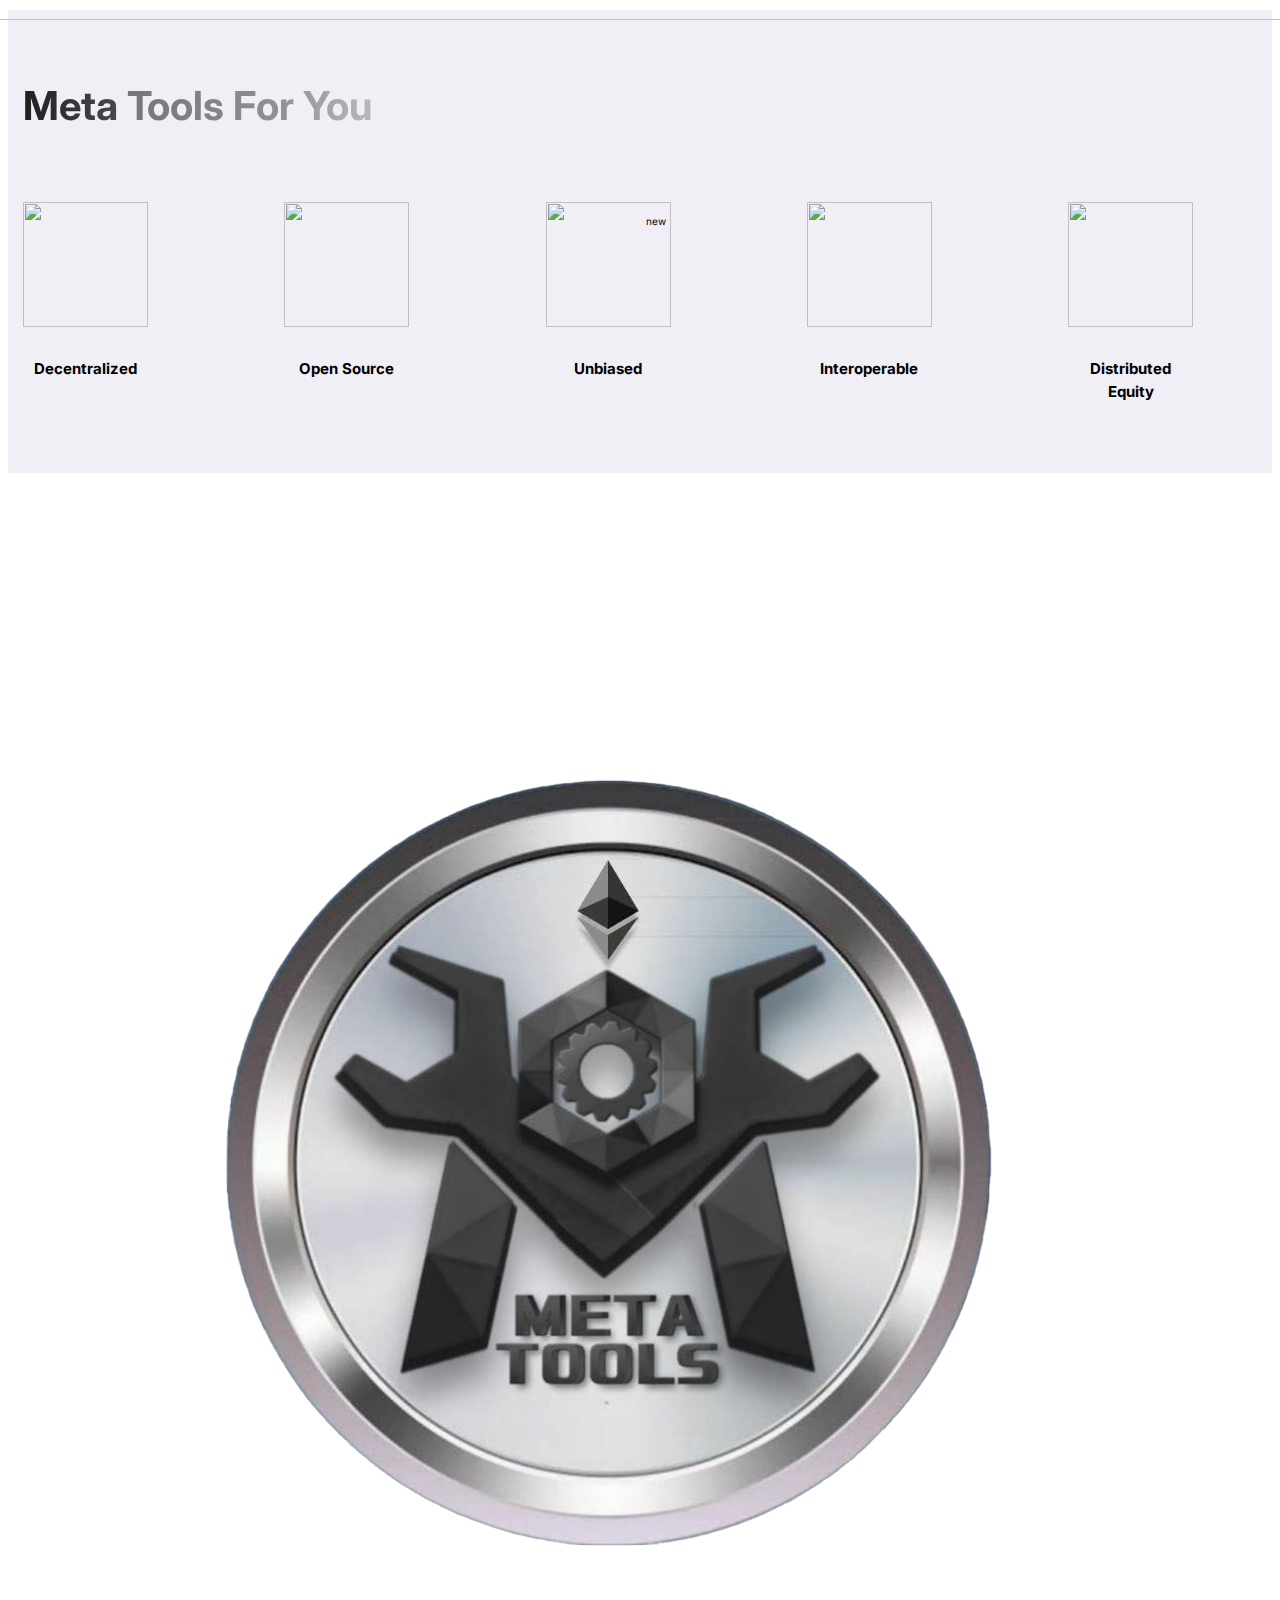
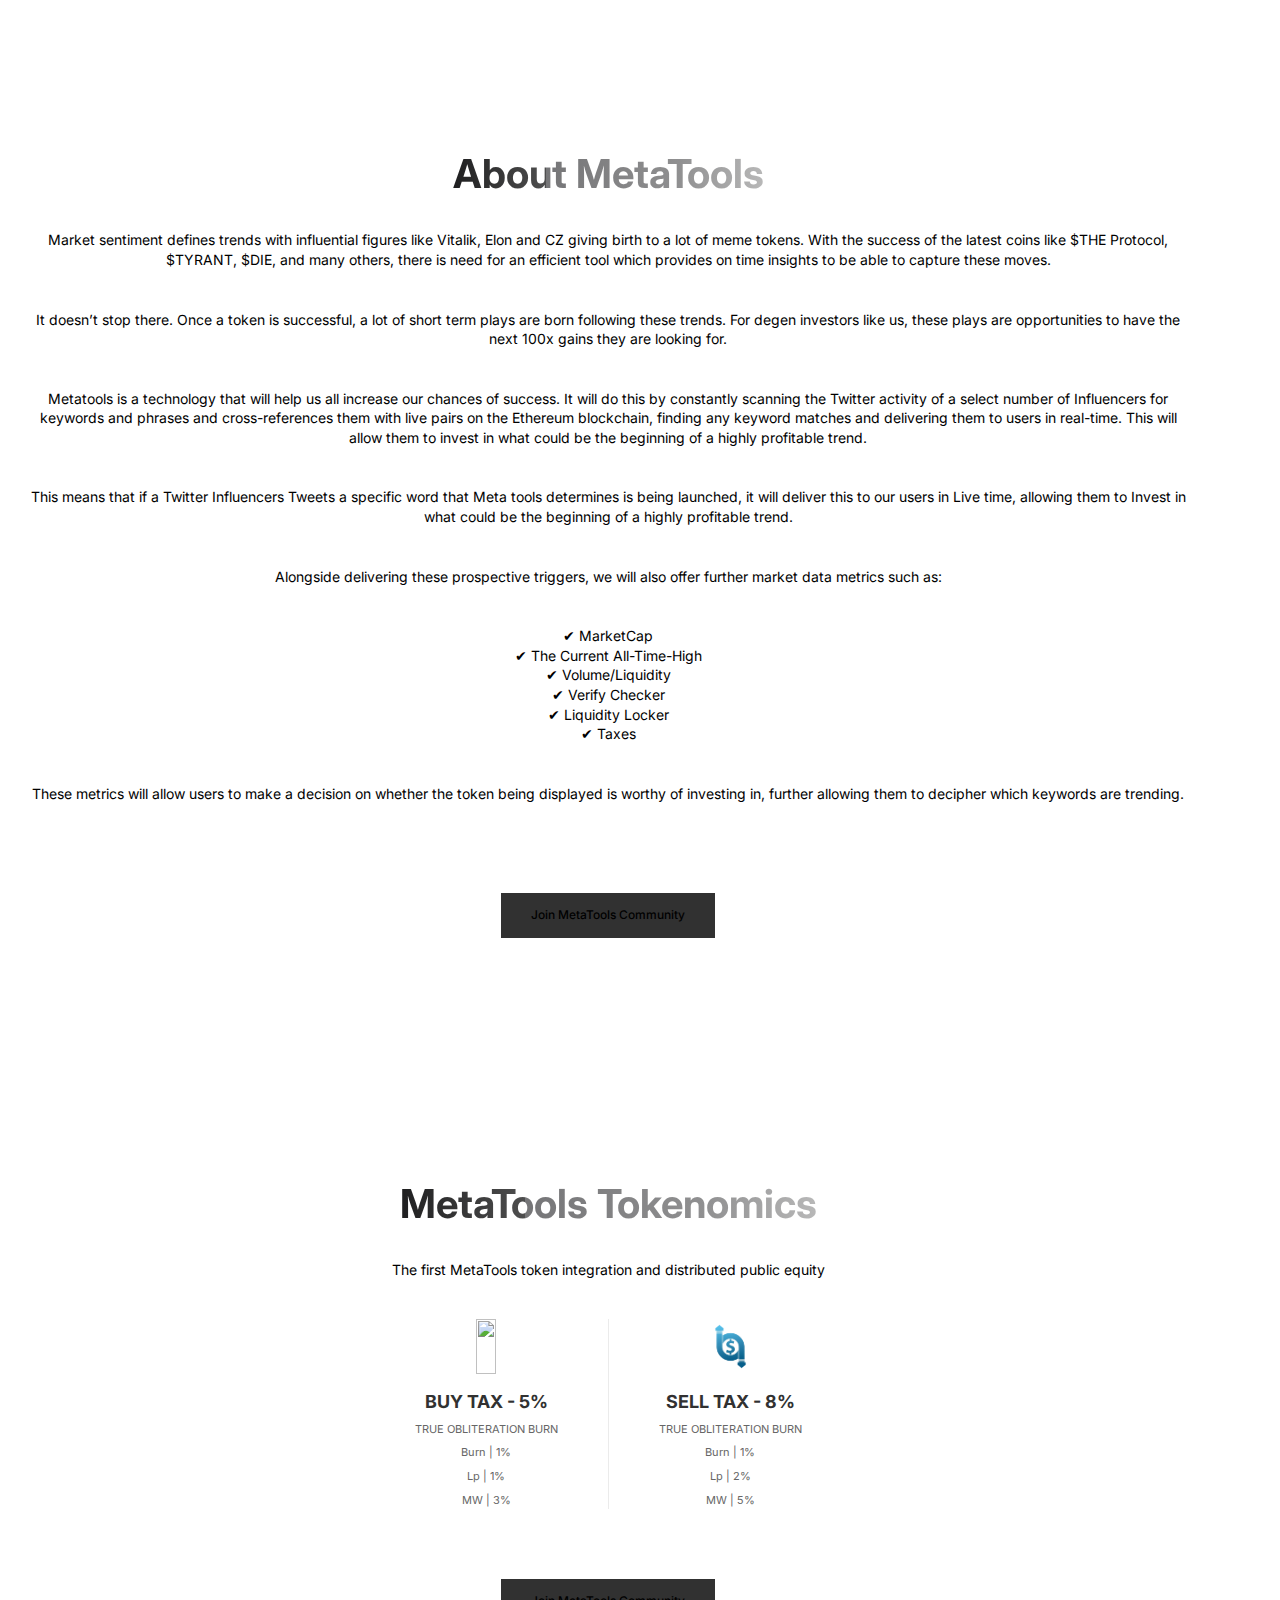
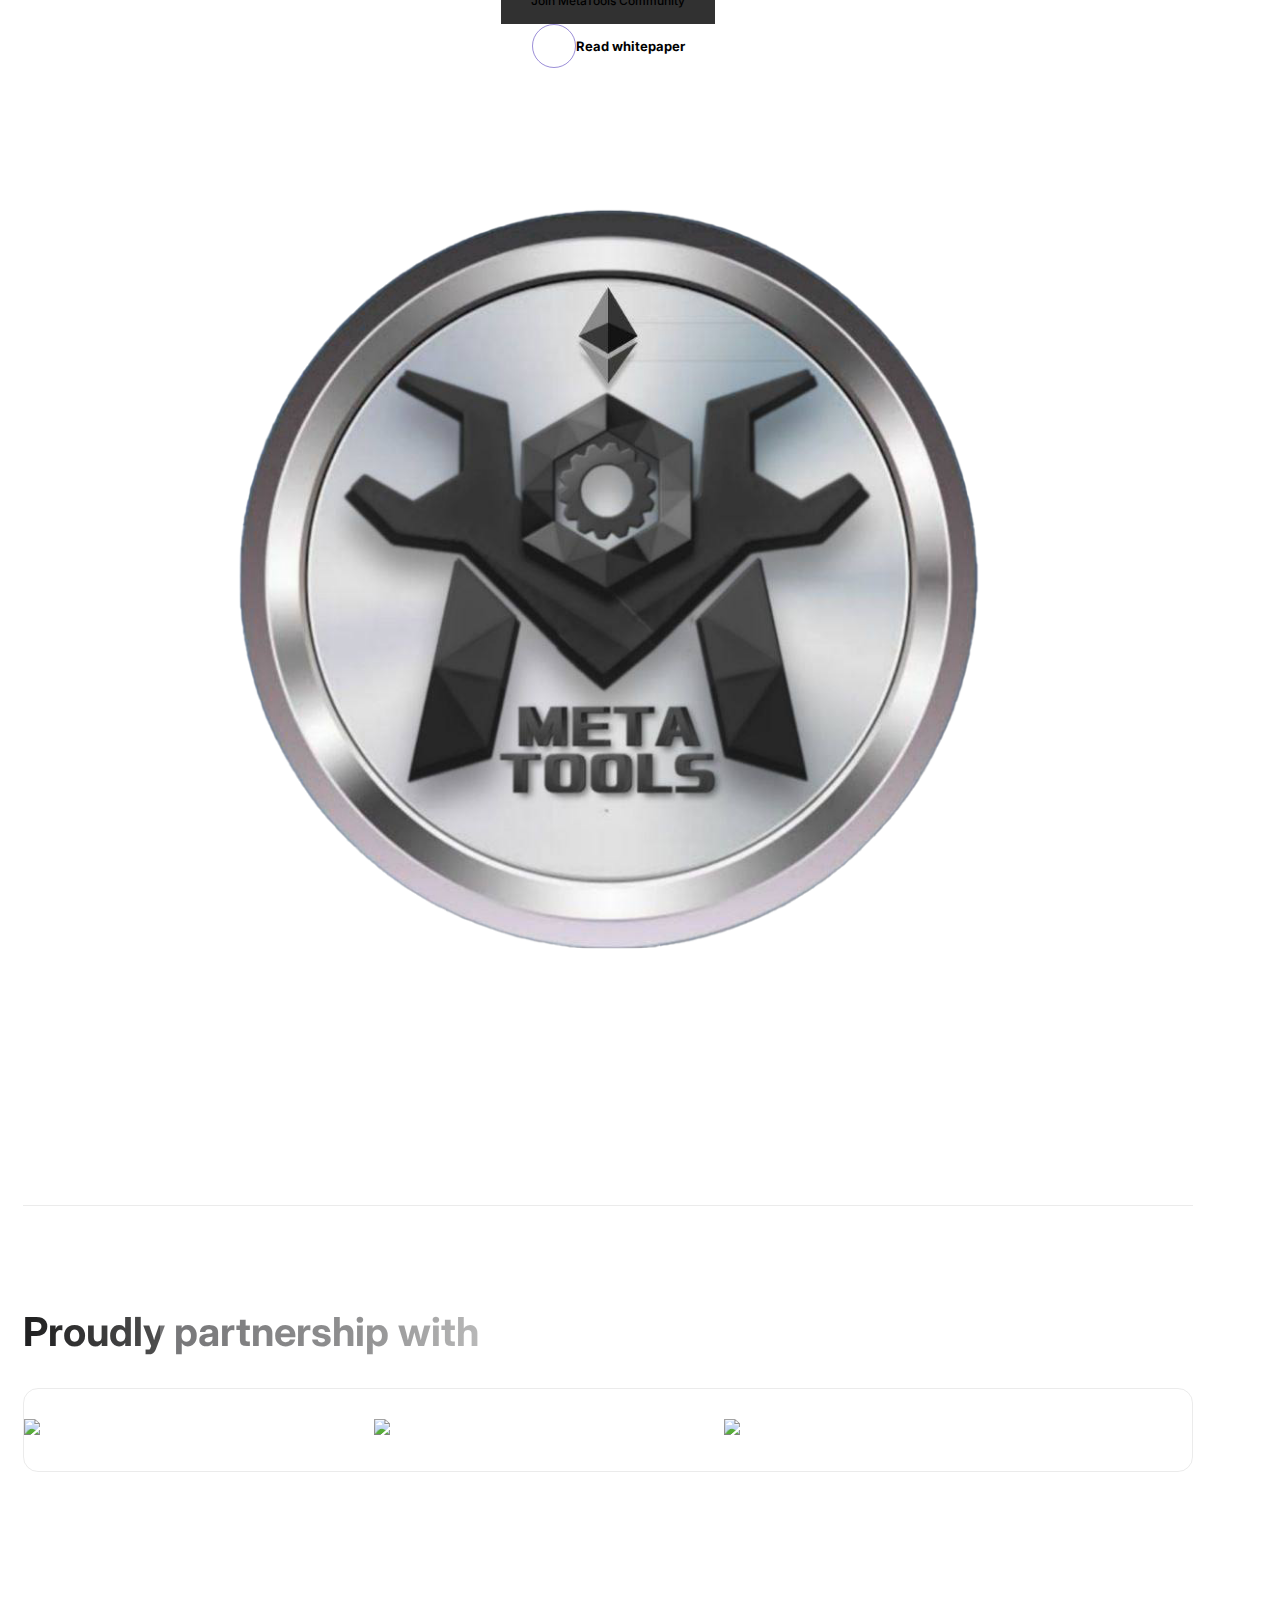
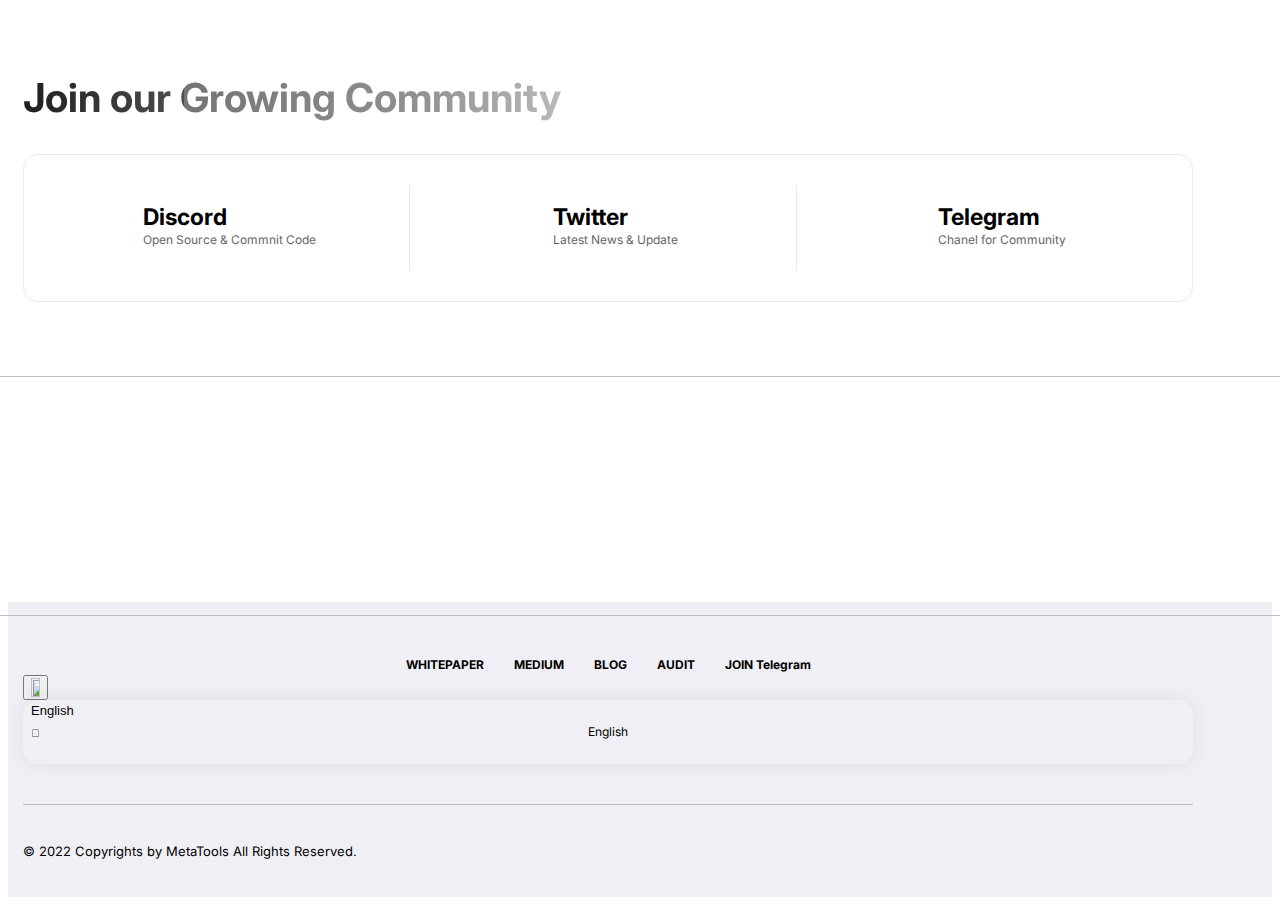
==== commit c9e2f23d: "Add files via upload" ====
--- a/index.html
+++ b/index.html
@@ -104,17 +104,31 @@
                         </a>
                     </li>
                     <li class="nav-item">
+                        <a class="nav-link" href="#tokenomics" >
+                            Tokenomics
+                        </a>
+                    </li>
+                    <li class="nav-item">
+                        <a class="nav-link" href="#" >
+                            NFTs
+                        </a>
+                    </li>
+                    <li class="nav-item">
+                        <a class="nav-link" href="#" >
+                            BotRoom
+                        </a>
+                    </li>
+                    <li class="nav-item">
                         <a class="nav-link" href="whitepaper.pdf" target="_blank">
                             Whitepaper
                         </a>
                     </li>
                     <li class="nav-item">
-                        <a class="nav-link" href="#tokenomics" >
-                            Tokenomics
-                        </a>
-                    </li>
-
-
+                        <a class="nav-link" href="https://github.com/SpyWolfNetwork/KYCs/blob/main/KYC_%20MetaTools_(No_contract).pdf"
+                            target="_blank">
+                            KYC
+                        </a>
+                    </li>
                     <li class="nav-item">
                         <a class="nav-link" href="#"
                             target="_blank">
@@ -299,50 +313,6 @@
 
         </section>
         <!-- ====== end about ====== -->
-        <style>
-        @media all and (max-width:480px) {
-
-            section .community .container .box img {display:block;margin:0 auto;}
-        }
-        </style>
-        
-                <section class="community section-padding pt-0 style-4">
-                    <div class="container">
-                        <div class="section-head text-center style-4">
-                            <h2 class="mb-30"> <span> META TOOLS DOCUMENTS</span> </h2>
-                        </div>
-                        <div class="content box" style="row-gap: 25%;">
-                            <div class="icon">
-                                <img style="width: 150px; height: auto;" src="">
-                            </div>
-                                <div class="icon">
-                                    <a href="https://github.com/SpyWolfNetwork/KYCs/blob/main/KYC_%20MetaTools_(No_contract).pdf" target="_blank"> <img style="width: 150px; height: auto;" src="KYC.png"></a>
-                                </div>
-                                <div class="icon">
-                                   <img style="width: 150px; height: auto;" src="">
-                                </div>
-                                <div class="icon">
-                                    <a href="whitepaper.pdf" target="_blank"> <img style="width: 150px; height: auto;" src="wp.png"> </a>
-                                </div>
-                                <div class="icon">
-                                   <img style="width: 150px; height: auto;" src="">
-                                </div>
-                                <div class="icon">
-                                    <a href="" target="_blank"> <img style="width: 150px; height: auto;" src="AUDIT.png"></a>
-                                </div>
-                                <!--
-                                <div class="icon">
-                                    <img style="width: 350px; height: auto;" src="partnership/CMC.png">
-                                </div>
-                                <div class="icon">
-                                    <img style="width: 350px; height: auto;" src="partnership/CoinGecko.png">
-                                </div>       
-                                -->       
-                        </div>
-                    </div>
-                </section>
-
-
 
 <!--
 
@@ -367,6 +337,11 @@
                 </div>
             </div>
 -->
+
+
+
+
+
         <!-- ====== start testimonials ====== -->
         <section class="testimonials style-4 pt-70" data-scroll-index="5" id="tokenomics">
             <div class="container">
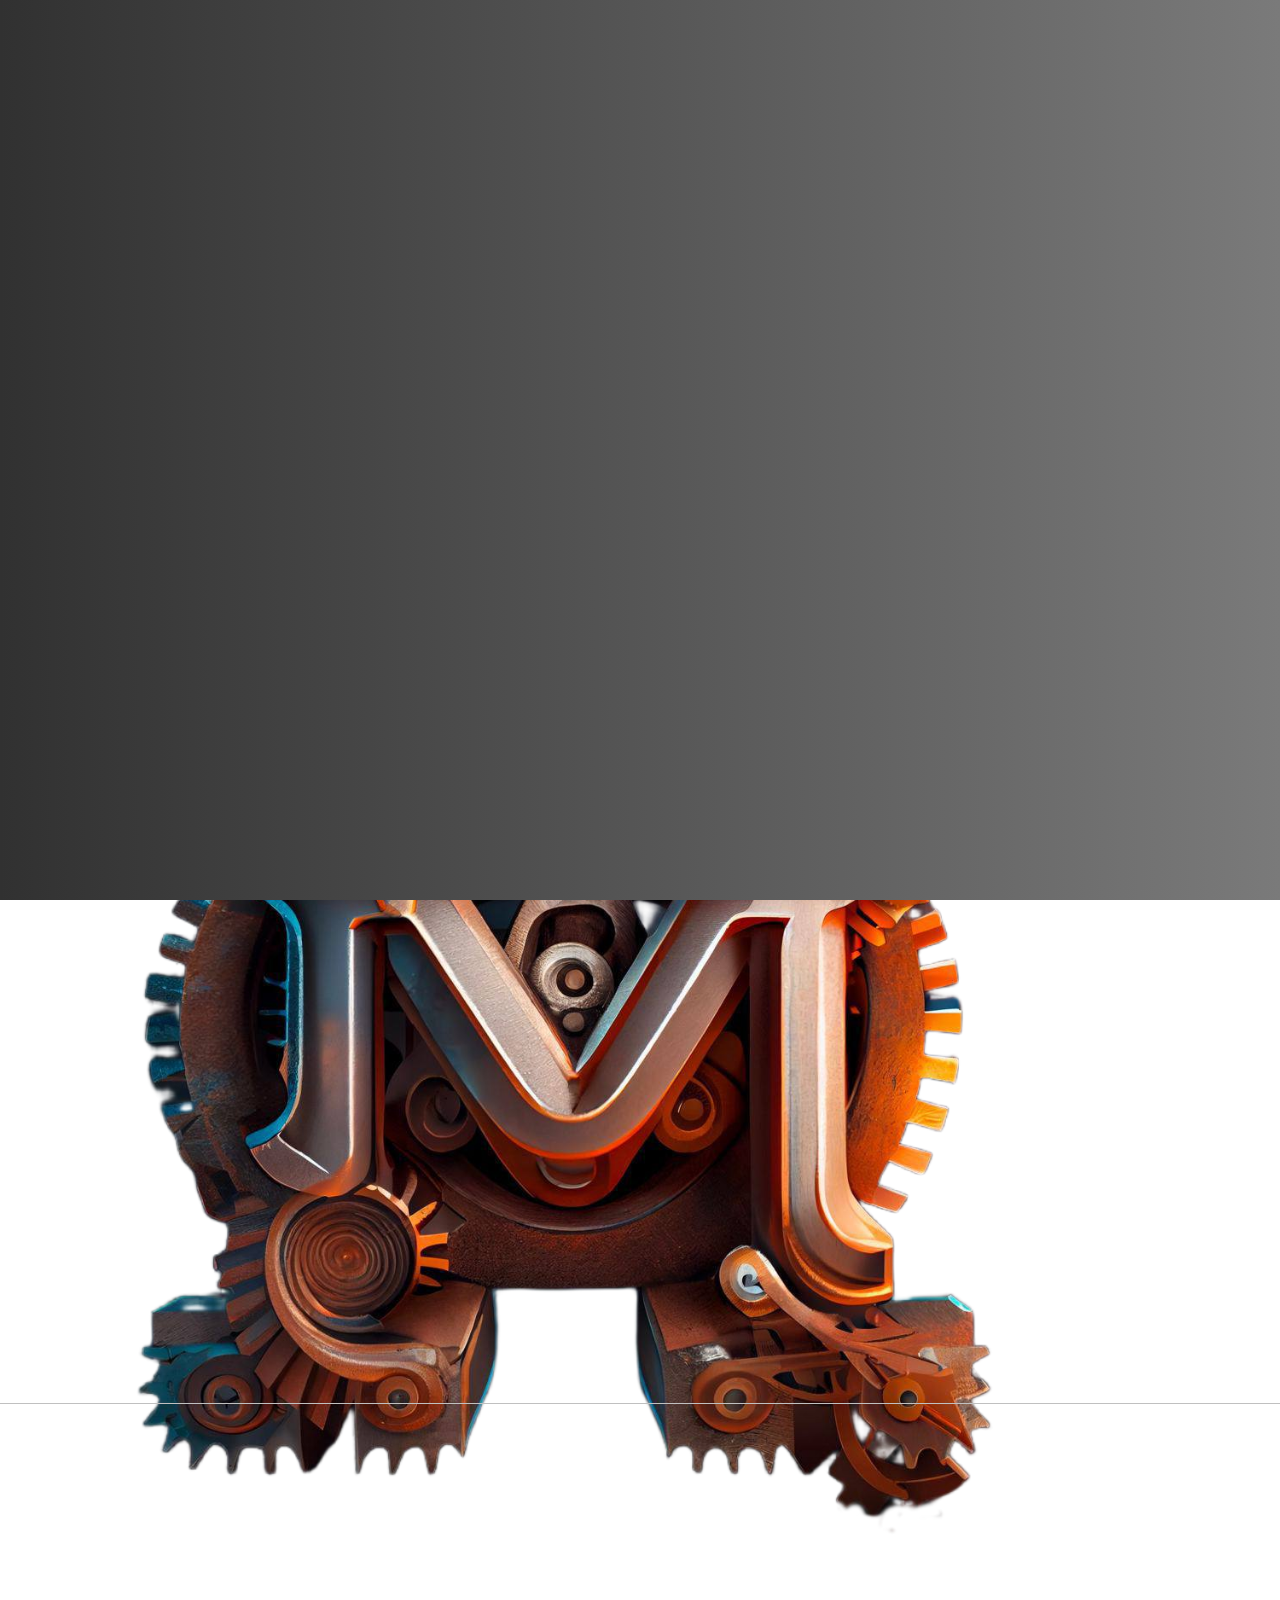
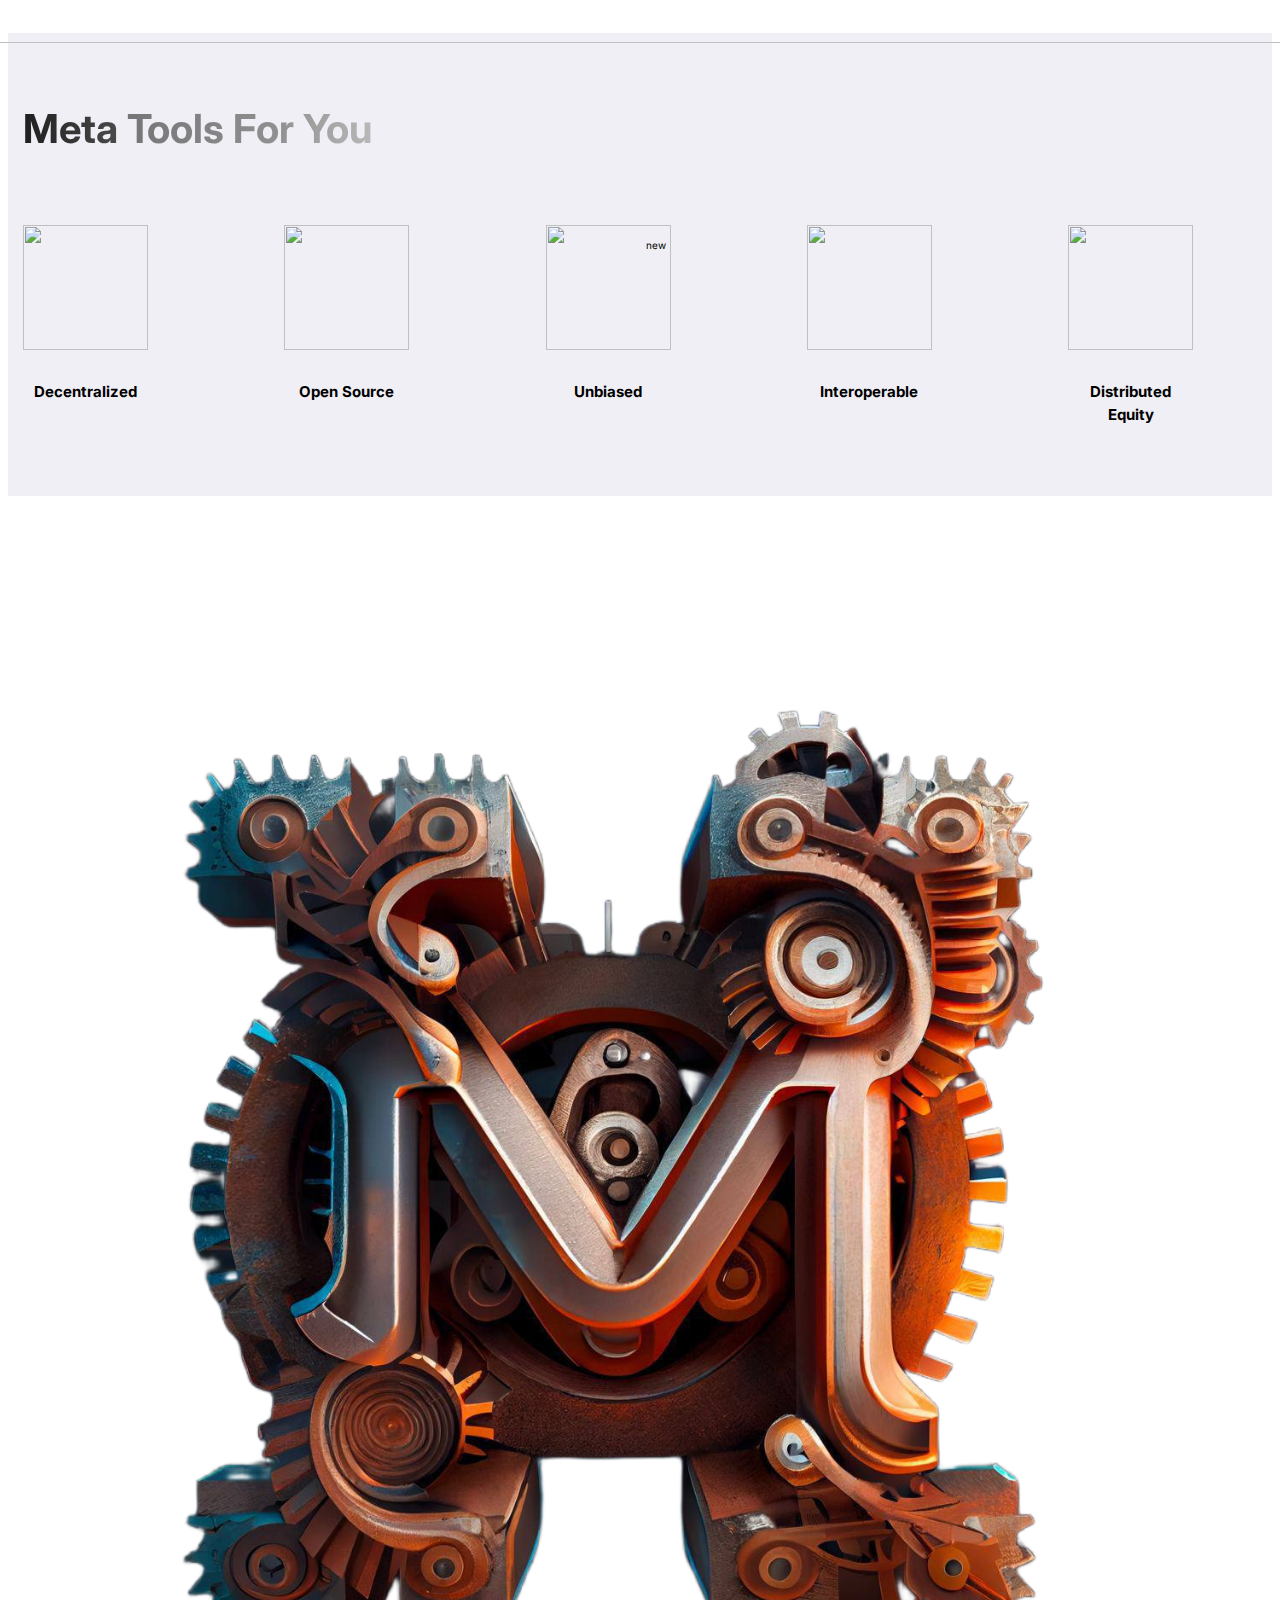
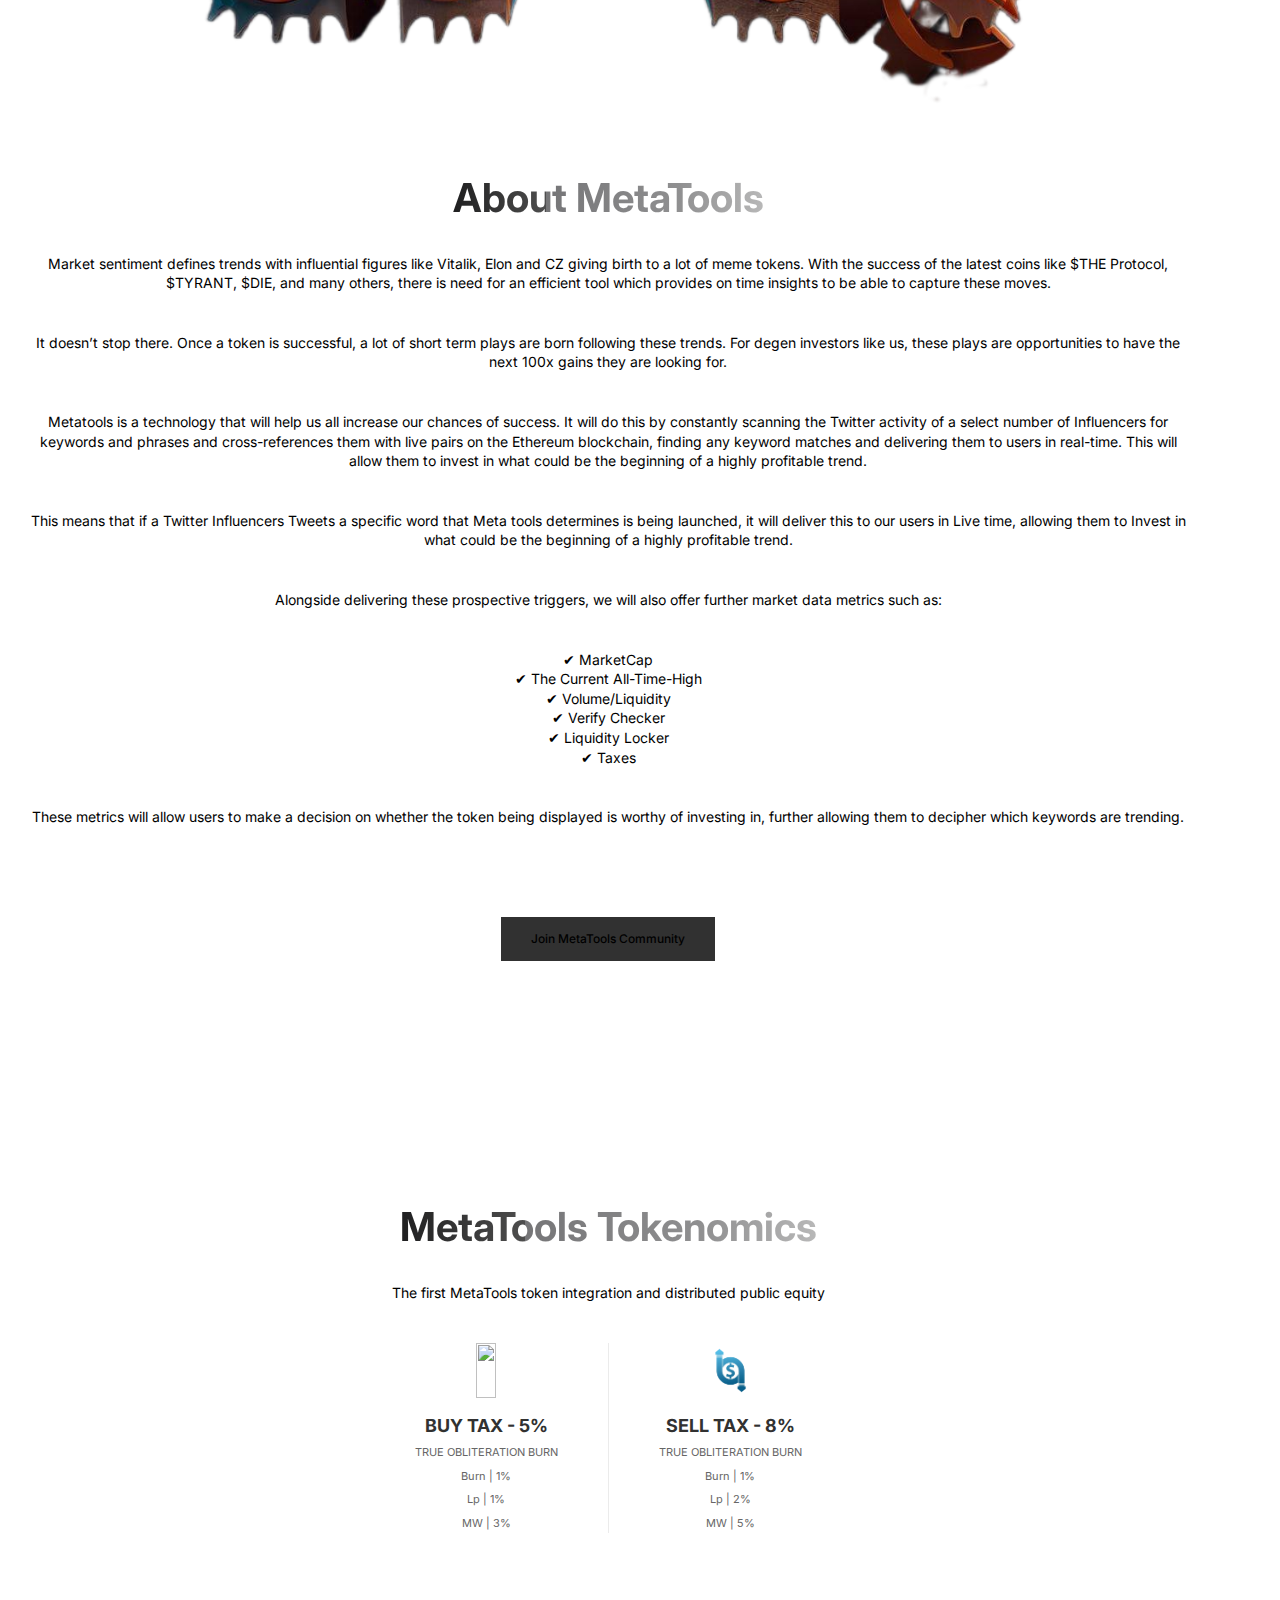
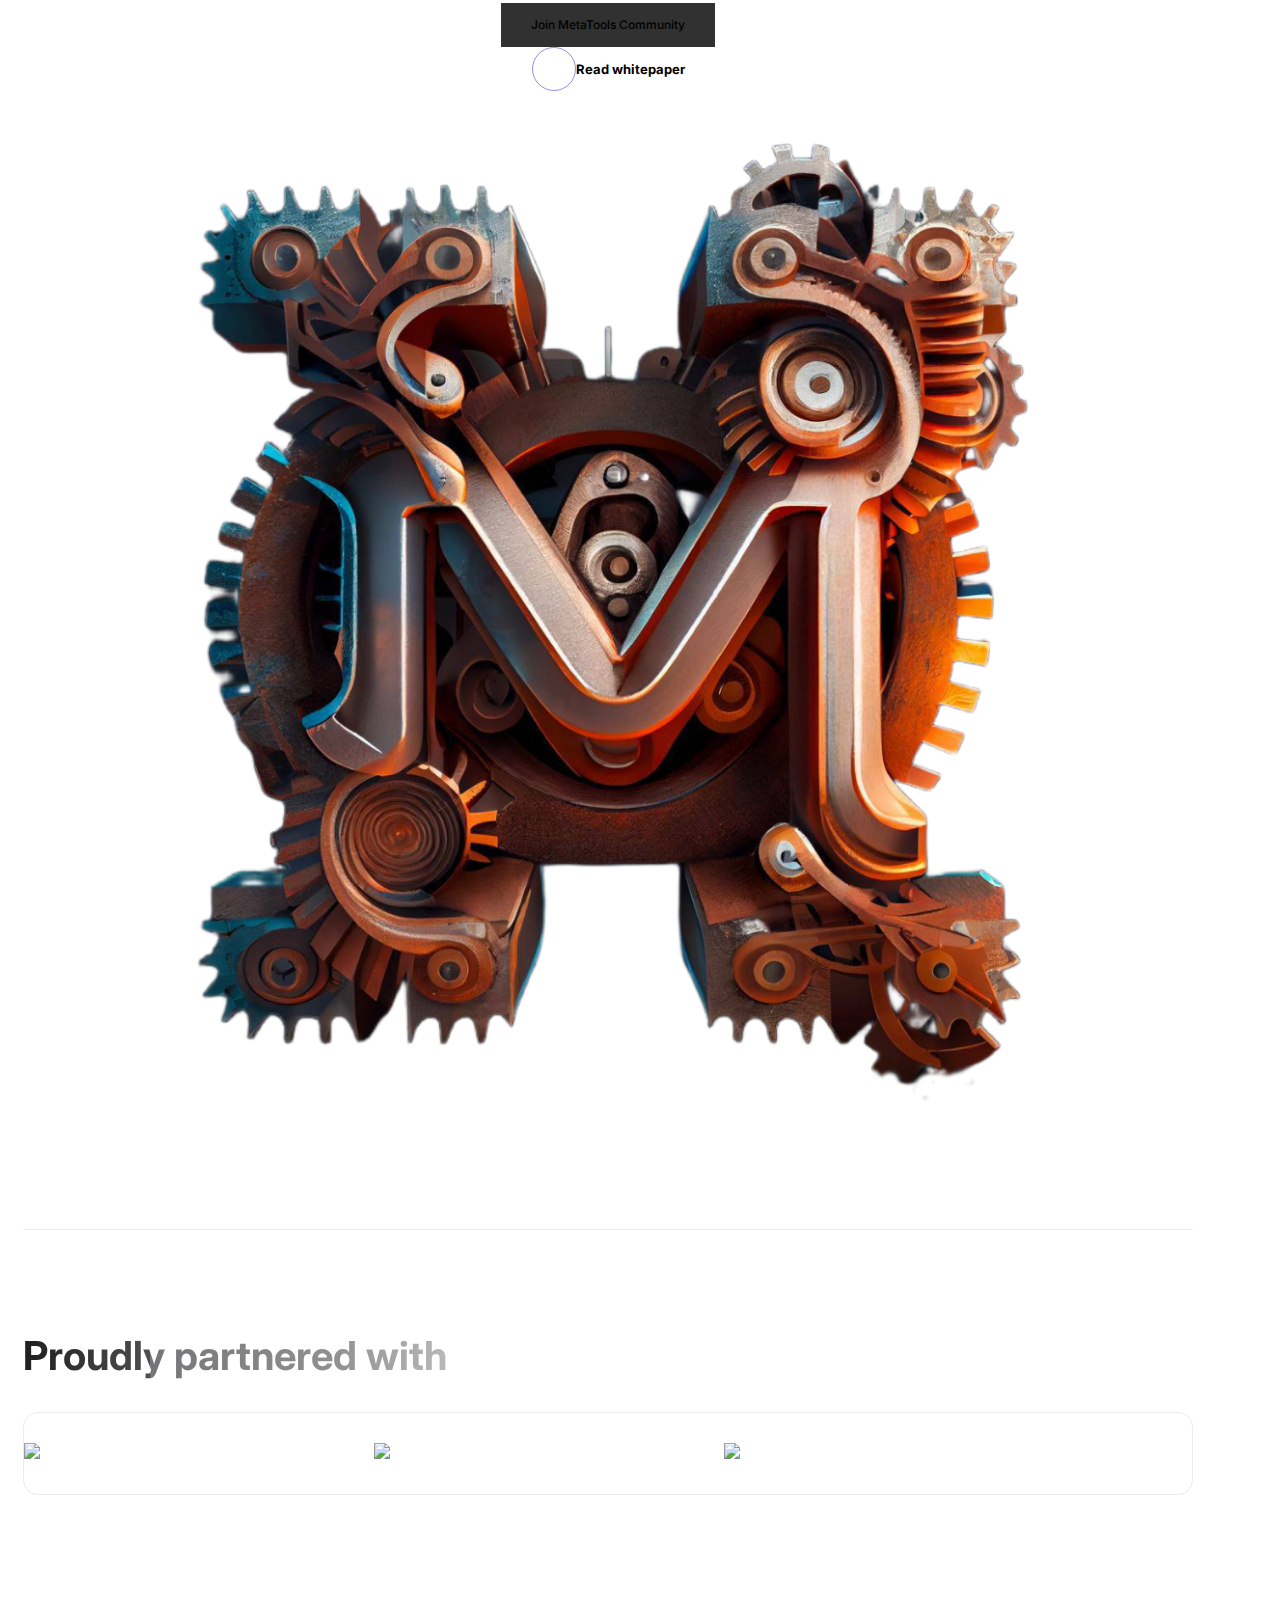
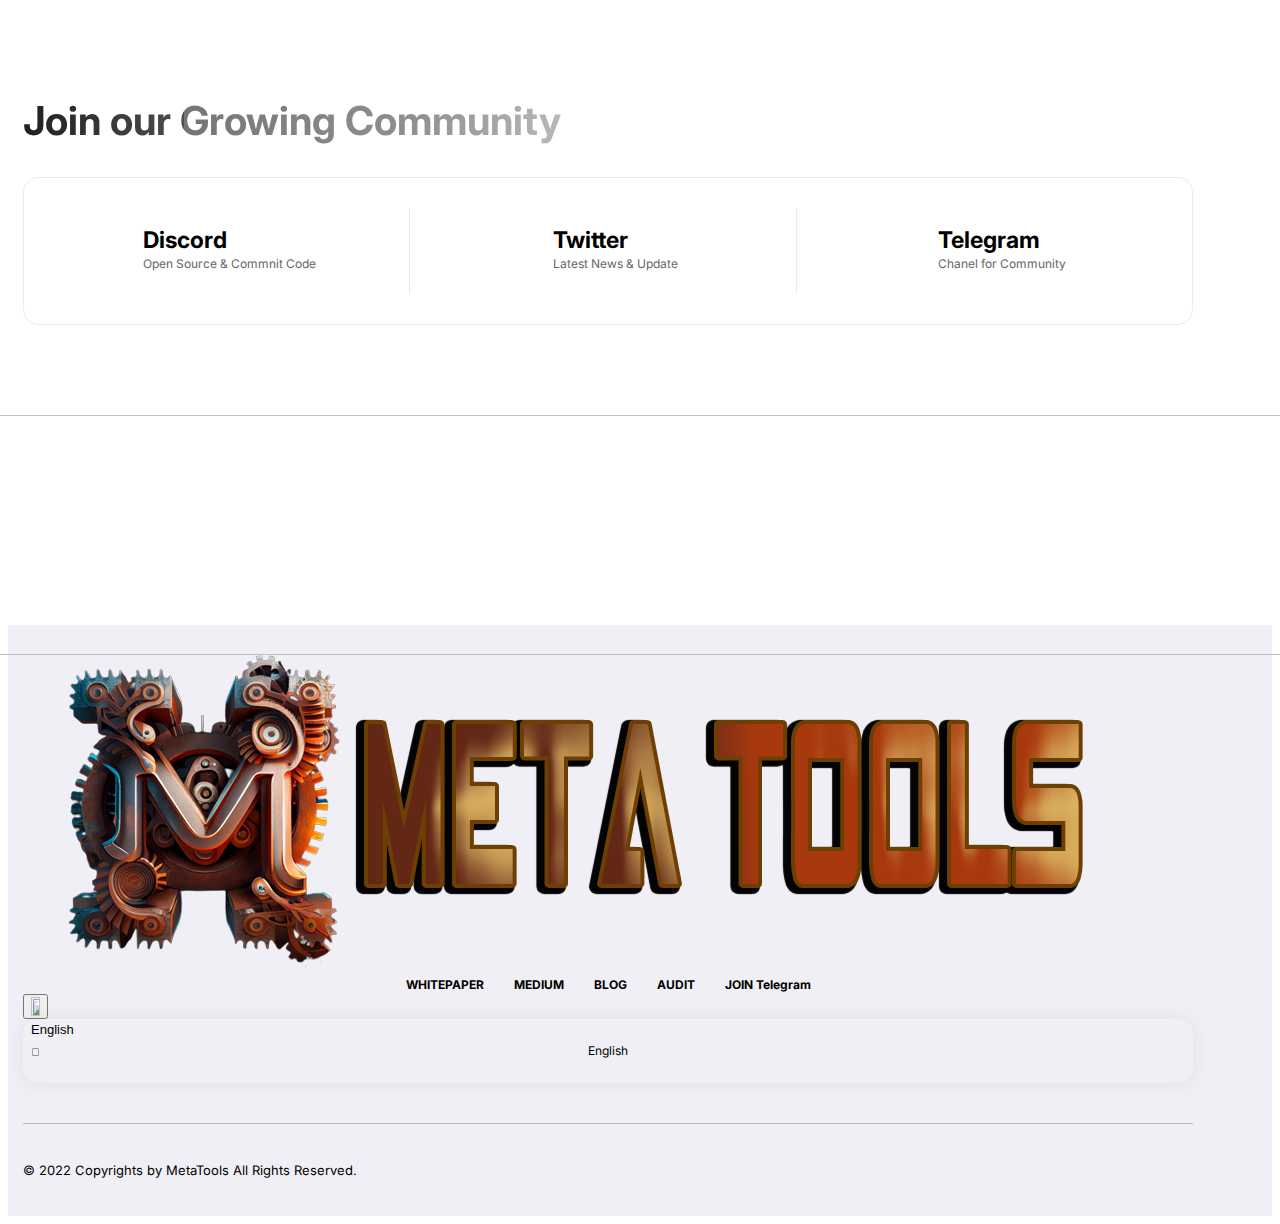
==== commit e2de497f: "Update index.html" ====
--- a/index.html
+++ b/index.html
@@ -415,7 +415,7 @@
         <section class="community section-padding pt-0 style-4">
             <div class="container">
                 <div class="section-head text-center style-4">
-                    <h2 class="mb-30"> <span> Proudly partnership with</span> </h2>
+                    <h2 class="mb-30"> <span> Proudly partnered with</span> </h2>
                 </div>
                 <div class="content box">
                         <div class="icon">
@@ -560,4 +560,4 @@
 
 </body>
 
-</html>+</html>
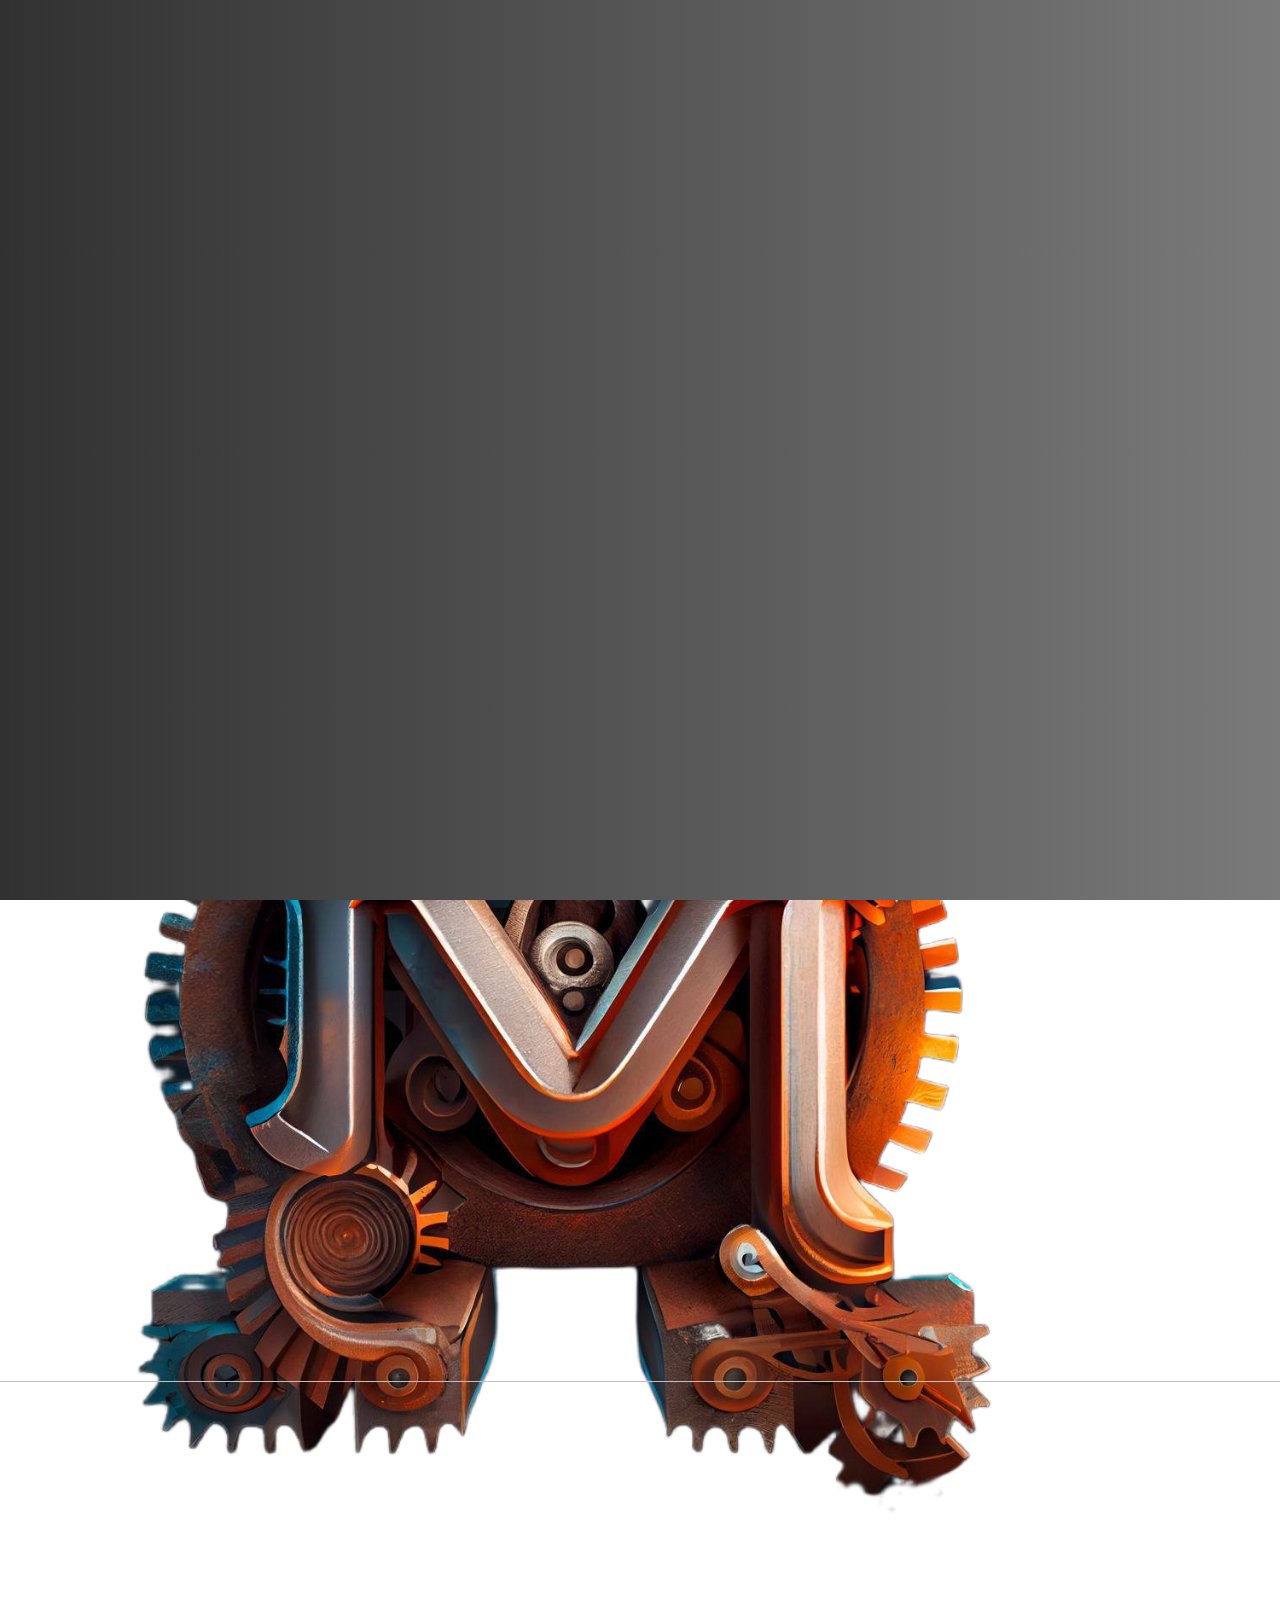
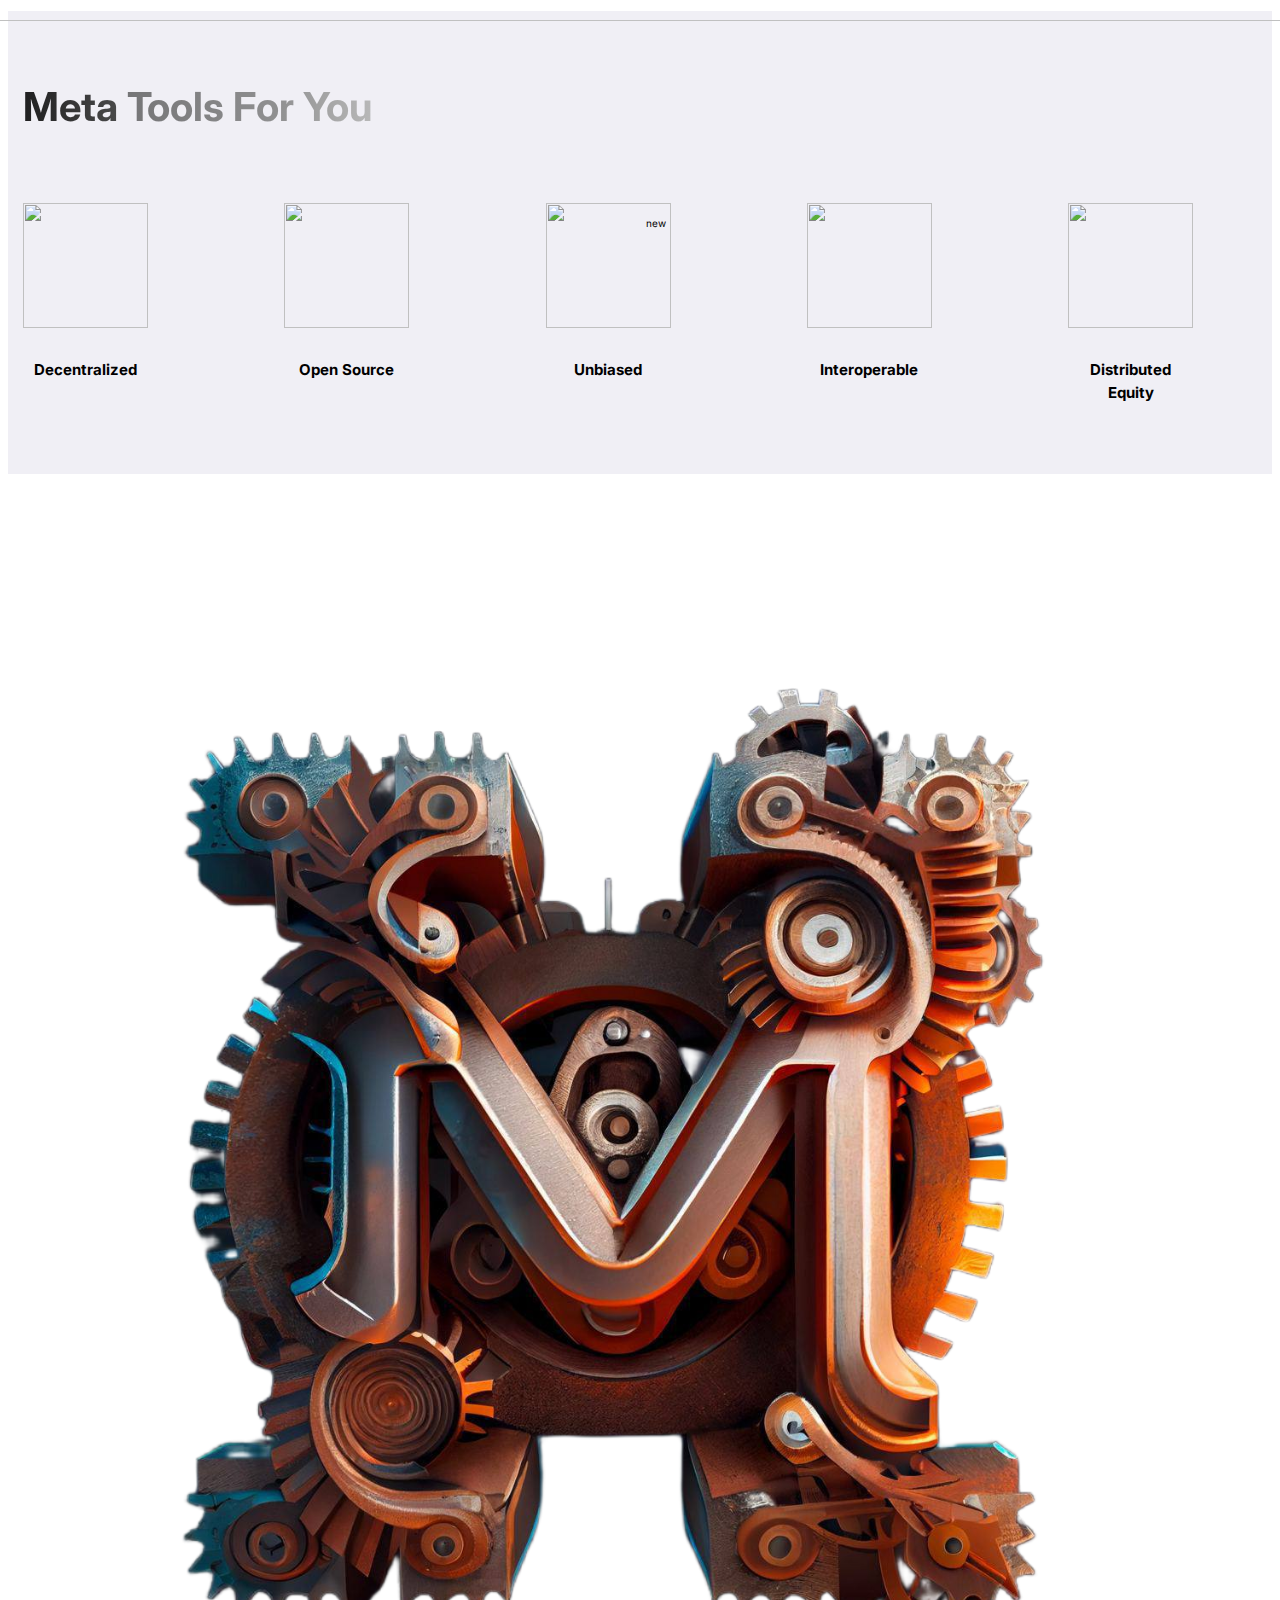
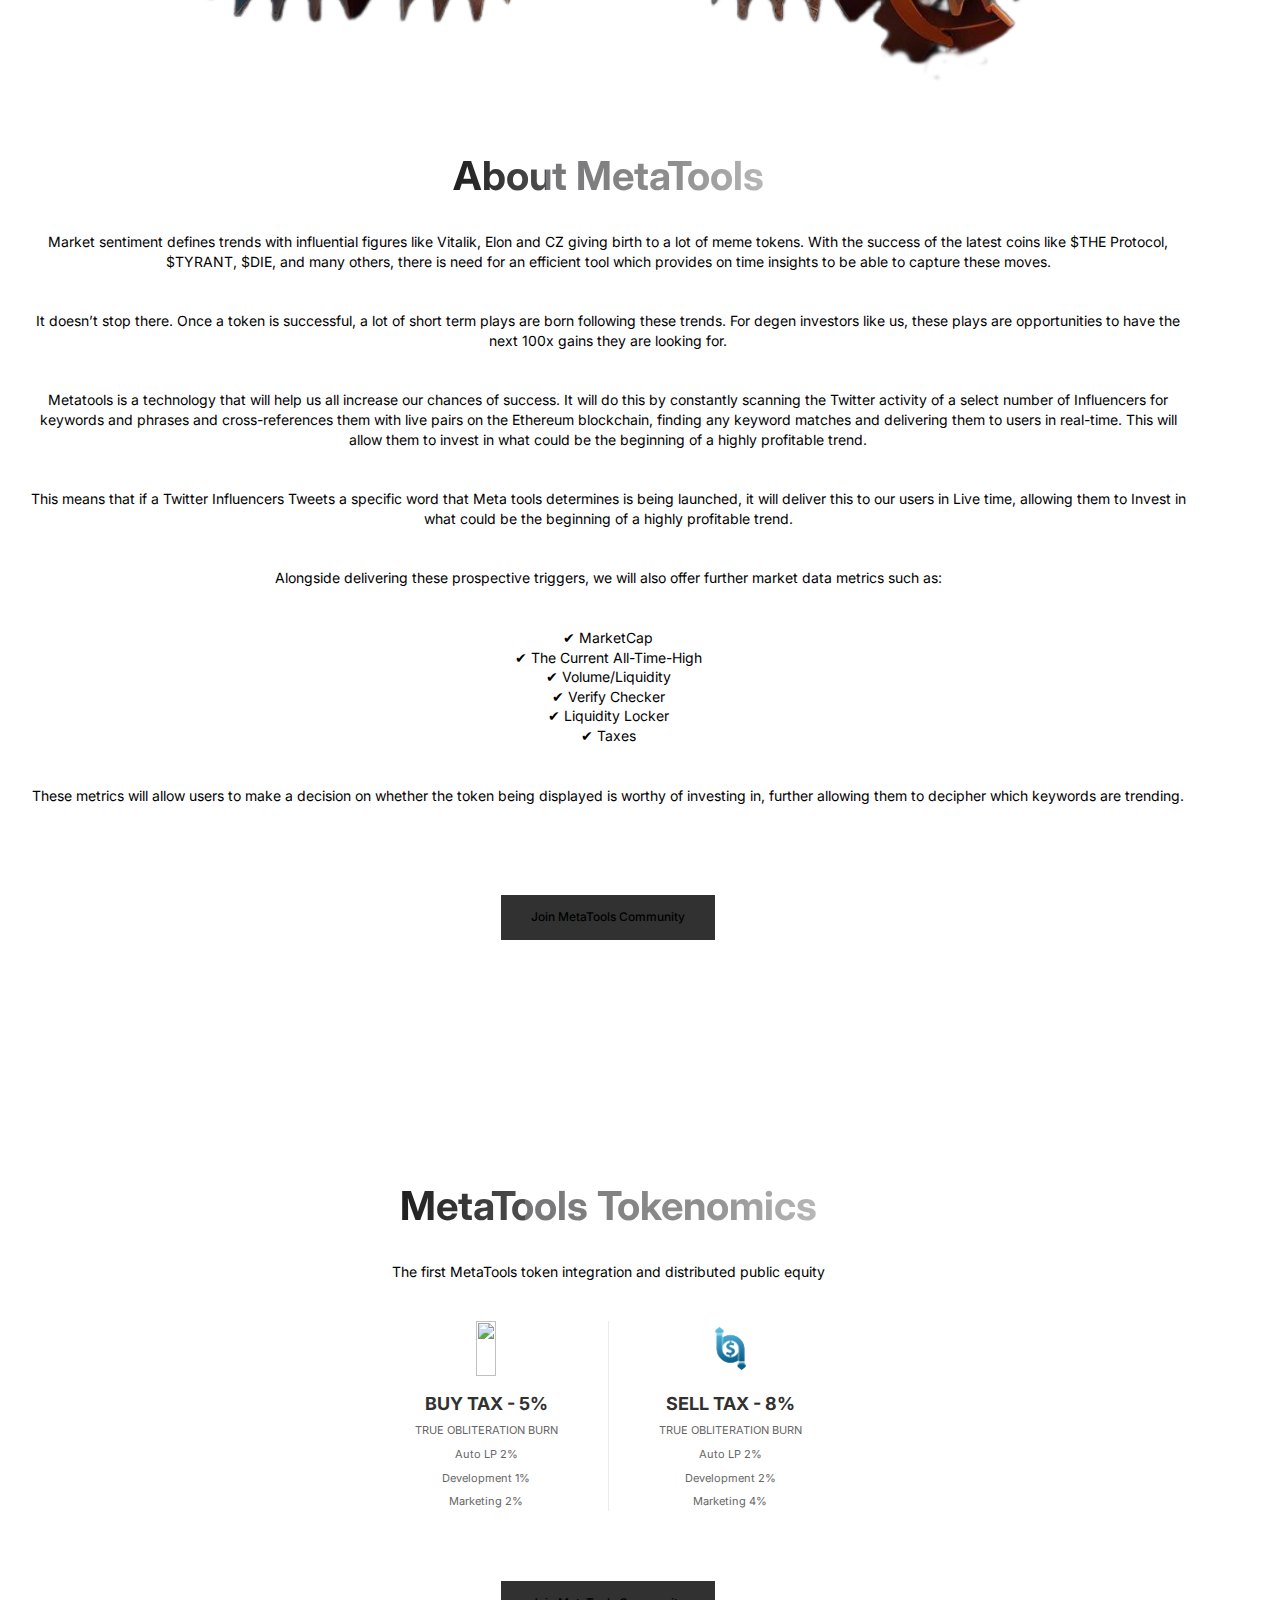
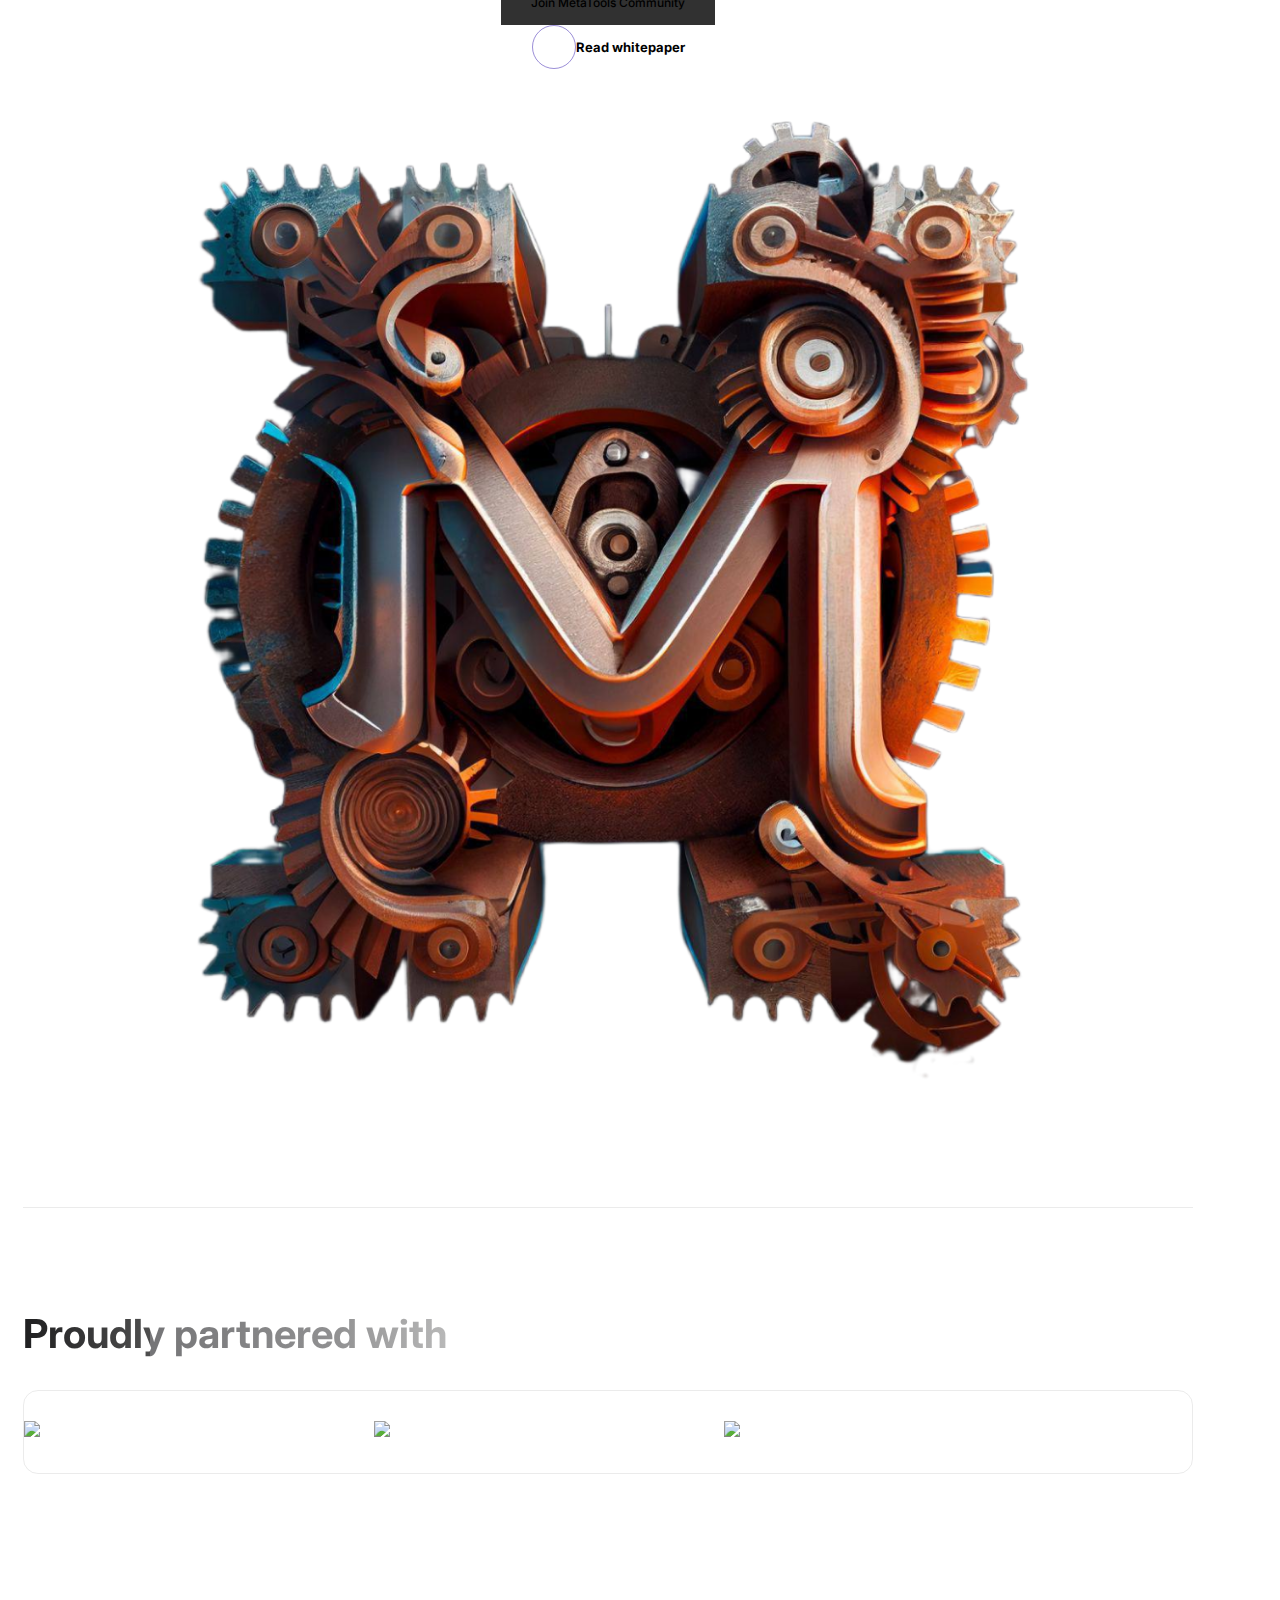
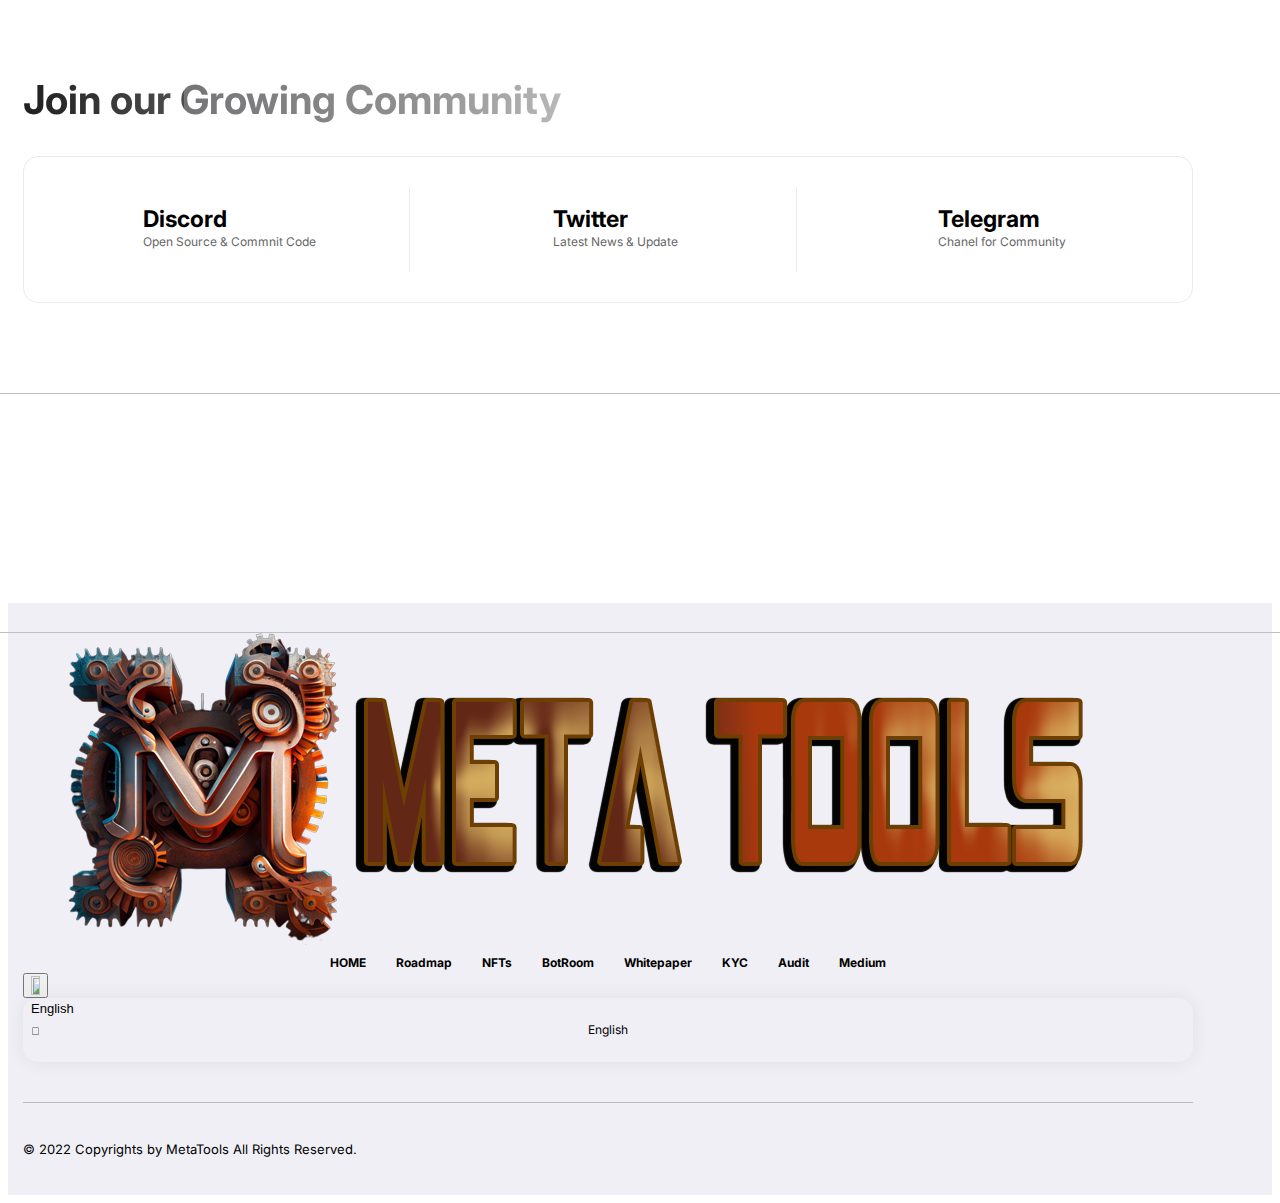
==== commit cc1df36a: "Add files via upload" ====
--- a/index.html
+++ b/index.html
@@ -35,6 +35,7 @@
     <link rel="stylesheet" href="assets/css/lib/swiper.min.css" />
     <!-- ====== global style ====== -->
     <link rel="stylesheet" href="assets/css/style.css" />
+    <link rel="stylesheet" href="roadmap.css" />
 
 
     <!-- ====== global style ====== -->
@@ -99,13 +100,8 @@
                         </a>
                     </li>
                     <li class="nav-item">
-                        <a class="nav-link" href="#about">
-                            About
-                        </a>
-                    </li>
-                    <li class="nav-item">
-                        <a class="nav-link" href="#tokenomics" >
-                            Tokenomics
+                        <a class="nav-link" href="ROADMAP.pdf" target="_blank">
+                            Roadmap
                         </a>
                     </li>
                     <li class="nav-item">
@@ -130,7 +126,7 @@
                         </a>
                     </li>
                     <li class="nav-item">
-                        <a class="nav-link" href="#"
+                        <a class="nav-link" href="https://github.com/SpyWolfNetwork/Smart_Contract_Audits/blob/main/December_2022/MetaTools_0x7adc29cec54b124a7E8E1B1415DFf95DDD13B173.pdf"
                             target="_blank">
                             Audit
                         </a>
@@ -332,12 +328,12 @@
 </div>
             <div class="grid lg:grid-cols-1 gap-20">
                 <div id="uni-frame" class="items-center d-flex justify-content-end" style="display: none;">
-                    <iframe src="https://app.uniswap.org/#/swap?inputCurrency=ETH&amp;outputCurrency=0xC02aaA39b223FE8D0A0e5C4F27eAD9083C756Cc2
+                    <iframe src="https://app.uniswap.org/#/swap?inputCurrency=ETH&amp;outputCurrency=0xDA218fD737F6BBdC299c27c13418D55Da580c4a2
                     " style="height: 650px !important;min-height: 450px !important; width:100%; margin: 5% 5%; border-radius: 50px; padding: 20px; border: 5px solid;"></iframe>
                 </div>
             </div>
+
 -->
-
 
 
 
@@ -361,9 +357,9 @@
                                     </div>
                                     <h2 style="font-size: large; color: #313131;">BUY TAX - 5%</h2>
                                     <p>TRUE OBLITERATION BURN</p>
-                                    <p>Burn | 1% </p>
-                                    <p>Lp | 1% </p>
-                                    <p>MW | 3% </p>
+                                    <p>Auto LP 2% </p>
+                                    <p>Development 1% </p>
+                                    <p>Marketing 2% </p>
                                 </div>
                                 <div class="num-card">
                                     <div class="icon img-contain">
@@ -371,9 +367,9 @@
                                     </div>
                                     <h2 style="font-size: large; color: #313131;">SELL TAX - 8%</h2>
                                     <p>TRUE OBLITERATION BURN</p>
-                                    <p>Burn | 1% </p>
-                                    <p>Lp | 2% </p>
-                                    <p>MW | 5% </p>
+                                    <p>Auto LP 2% </p>
+                                    <p>Development 2% </p>
+                                    <p>Marketing 4% </p>
                                 </div>
                             </div>
                             <div class="d-flex align-items-center mt-70">
@@ -403,6 +399,11 @@
         </section>
         <!-- ====== end testimonials ====== -->
 
+
+
+
+
+
 <style>
 
     
@@ -495,21 +496,50 @@
                     <div class="col-lg-8">
                         <ul class="links">
                             <li>
-                                <a href="whitepaper.pdf" target="_blank">WHITEPAPER</a>
-                            </li>
-                            <li>
-                                <a href="https://link.medium.com/hmek6iXdCvb" target="_blank">MEDIUM</a>
-                            </li>
-                            <li>
-                                <a href="#0" data-scroll-nav="4">BLOG</a>
-                            </li>
-                            <li>
-                                <a href="#"
-                                    target="_blank"> AUDIT </a>
-                            </li>
-                            <li>
-                                <a href="https://t.me/MetaToolsERC" target="_blank"> JOIN Telegram</a>
-                            </li>
+                                <a href="#">
+                                   HOME
+                                </a>
+                            </li>
+                            <li>
+                                <a href="ROADMAP.pdf" target="_blank">
+                                    Roadmap
+                                </a>
+                            </li>
+                            <li>
+                                <a href="#" >
+                                    NFTs
+                                </a>
+                            </li>
+                            <li>
+                                <a href="#" >
+                                    BotRoom
+                                </a>
+                            </li>
+                            <li>
+                                <a href="whitepaper.pdf" target="_blank">
+                                    Whitepaper
+                                </a>
+                            </li>
+                            <li>
+                                <a href="https://github.com/SpyWolfNetwork/KYCs/blob/main/KYC_%20MetaTools_(No_contract).pdf"
+                                    target="_blank">
+                                    KYC
+                                </a>
+                            </li>
+                            <li>
+                                <a href="https://github.com/SpyWolfNetwork/Smart_Contract_Audits/blob/main/December_2022/MetaTools_0x7adc29cec54b124a7E8E1B1415DFf95DDD13B173.pdf"
+                                    target="_blank">
+                                    Audit
+                                </a>
+                            </li>
+        
+                            <li>
+                                <a href="https://link.medium.com/hmek6iXdCvb"
+                                    target="_blank">
+                                    Medium
+                                </a>
+                            </li>
+                            
                         </ul>
                     </div>
                     <div class="col-lg-2">
@@ -560,4 +590,4 @@
 
 </body>
 
-</html>
+</html>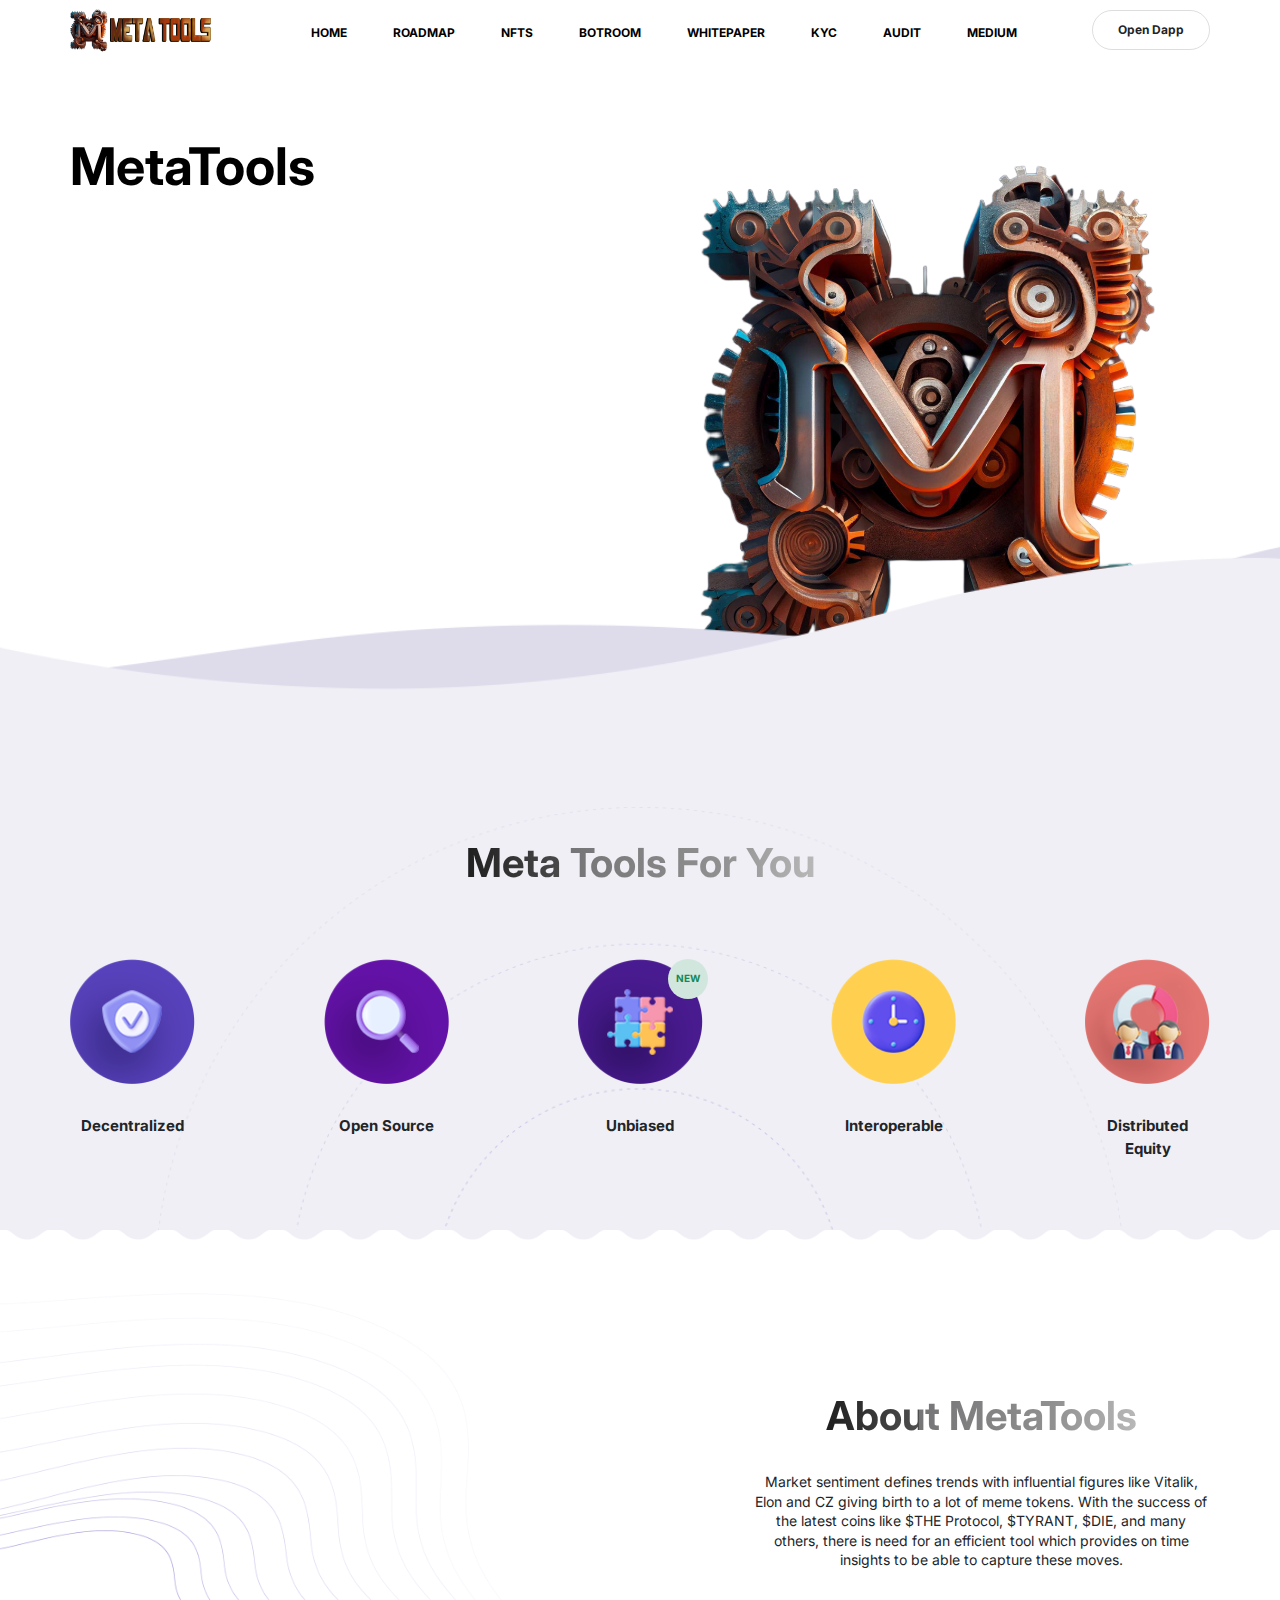
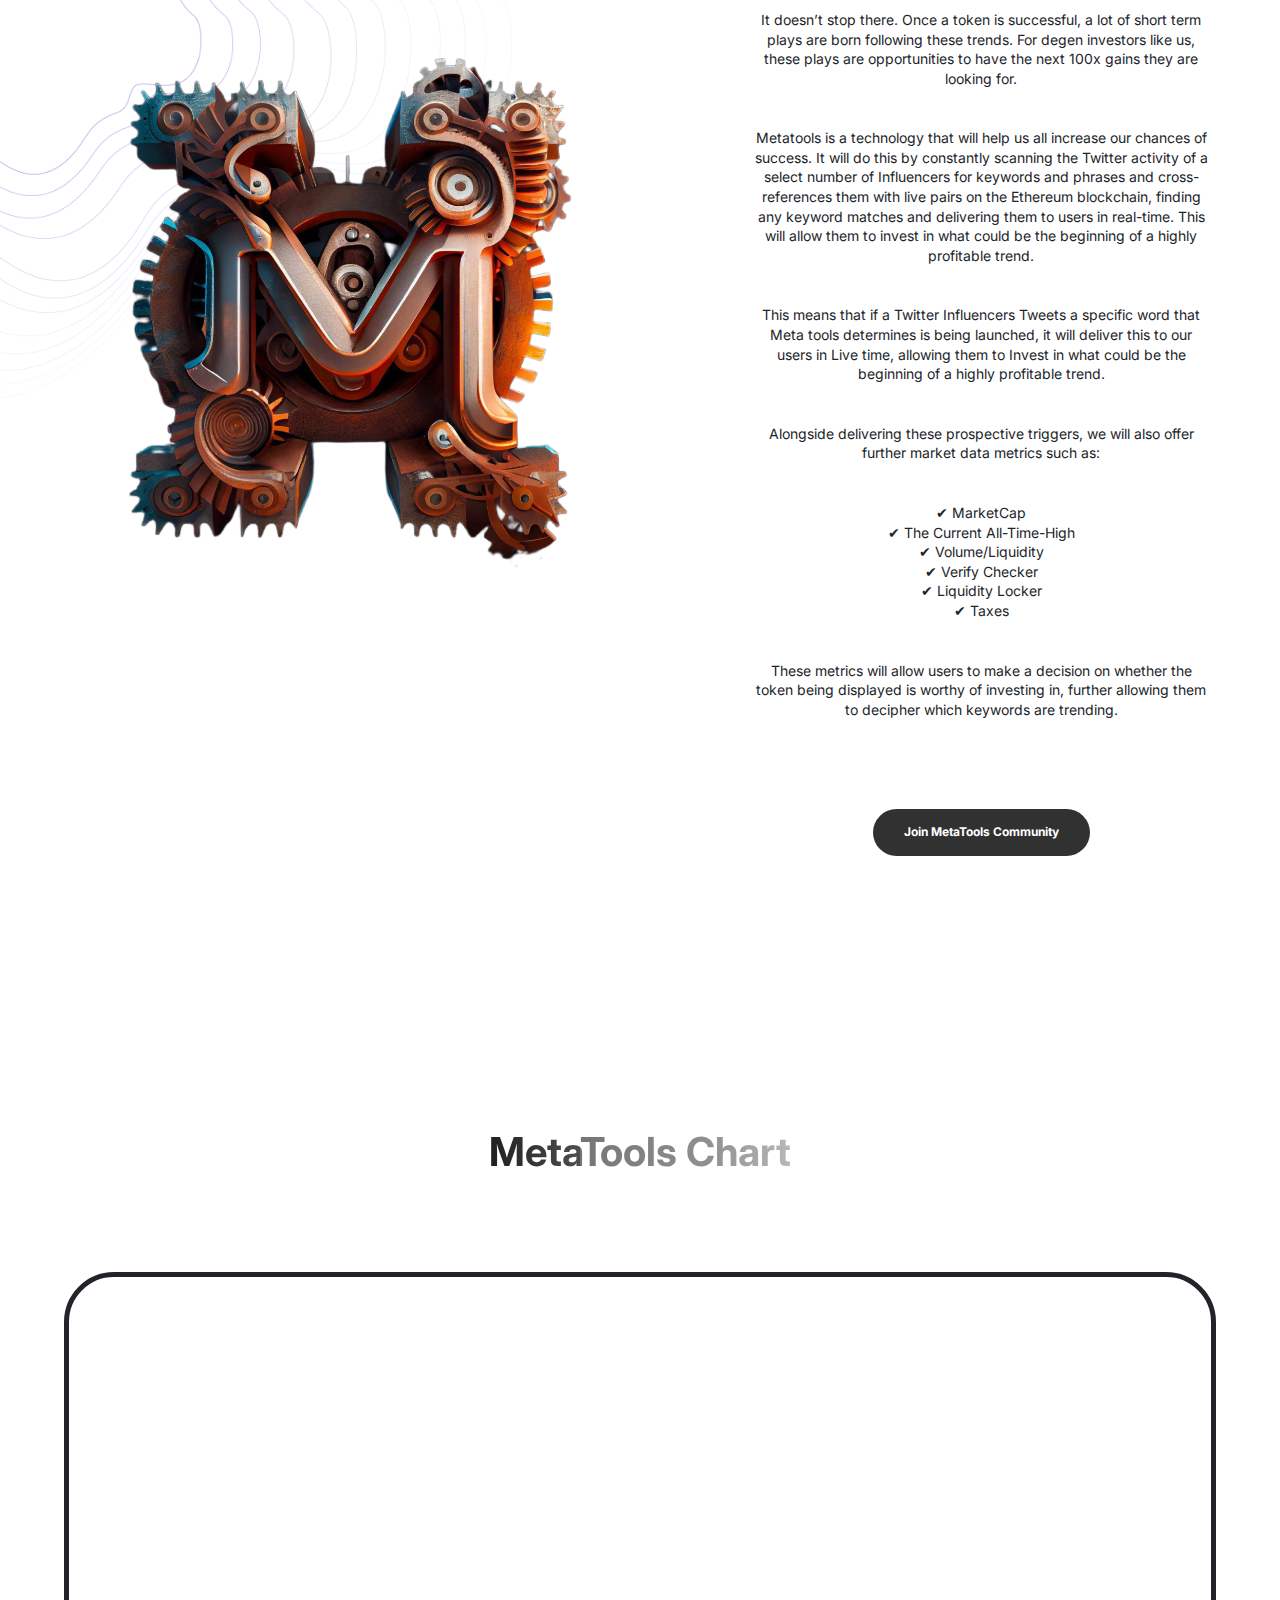
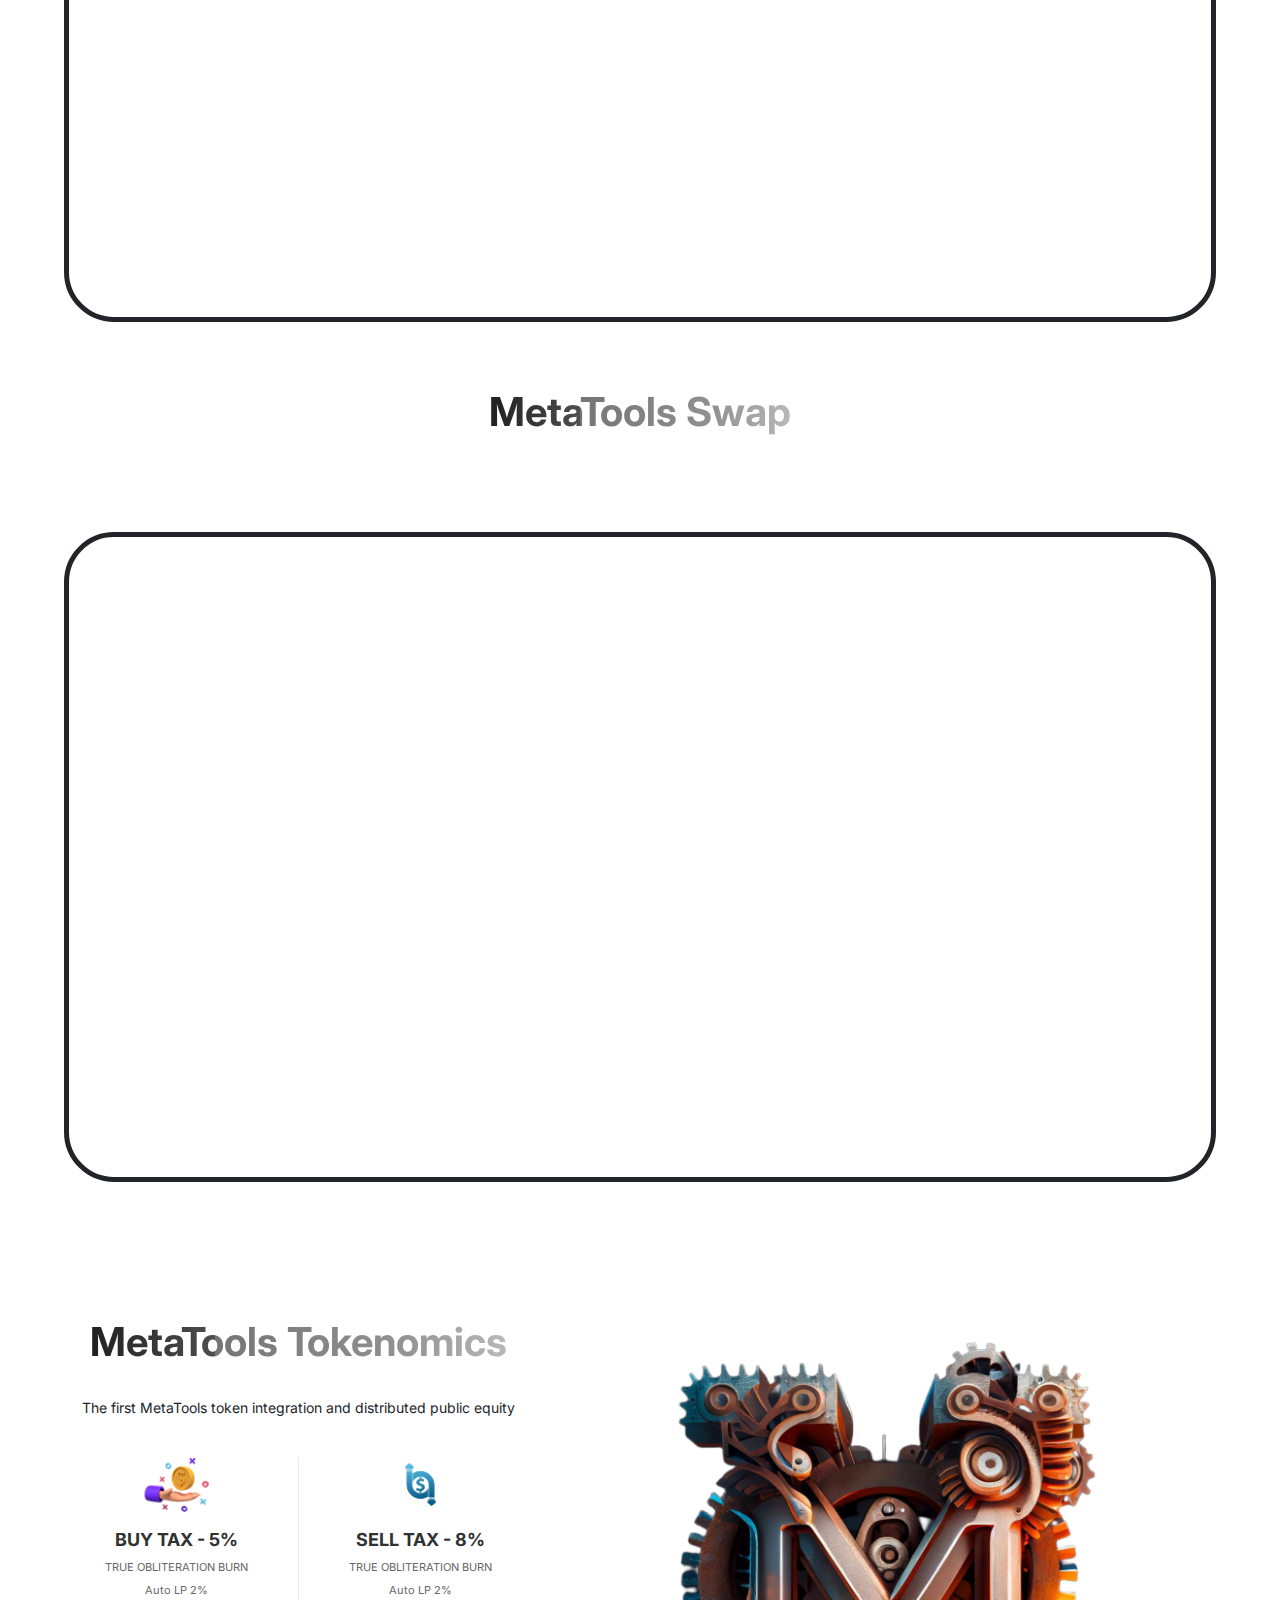
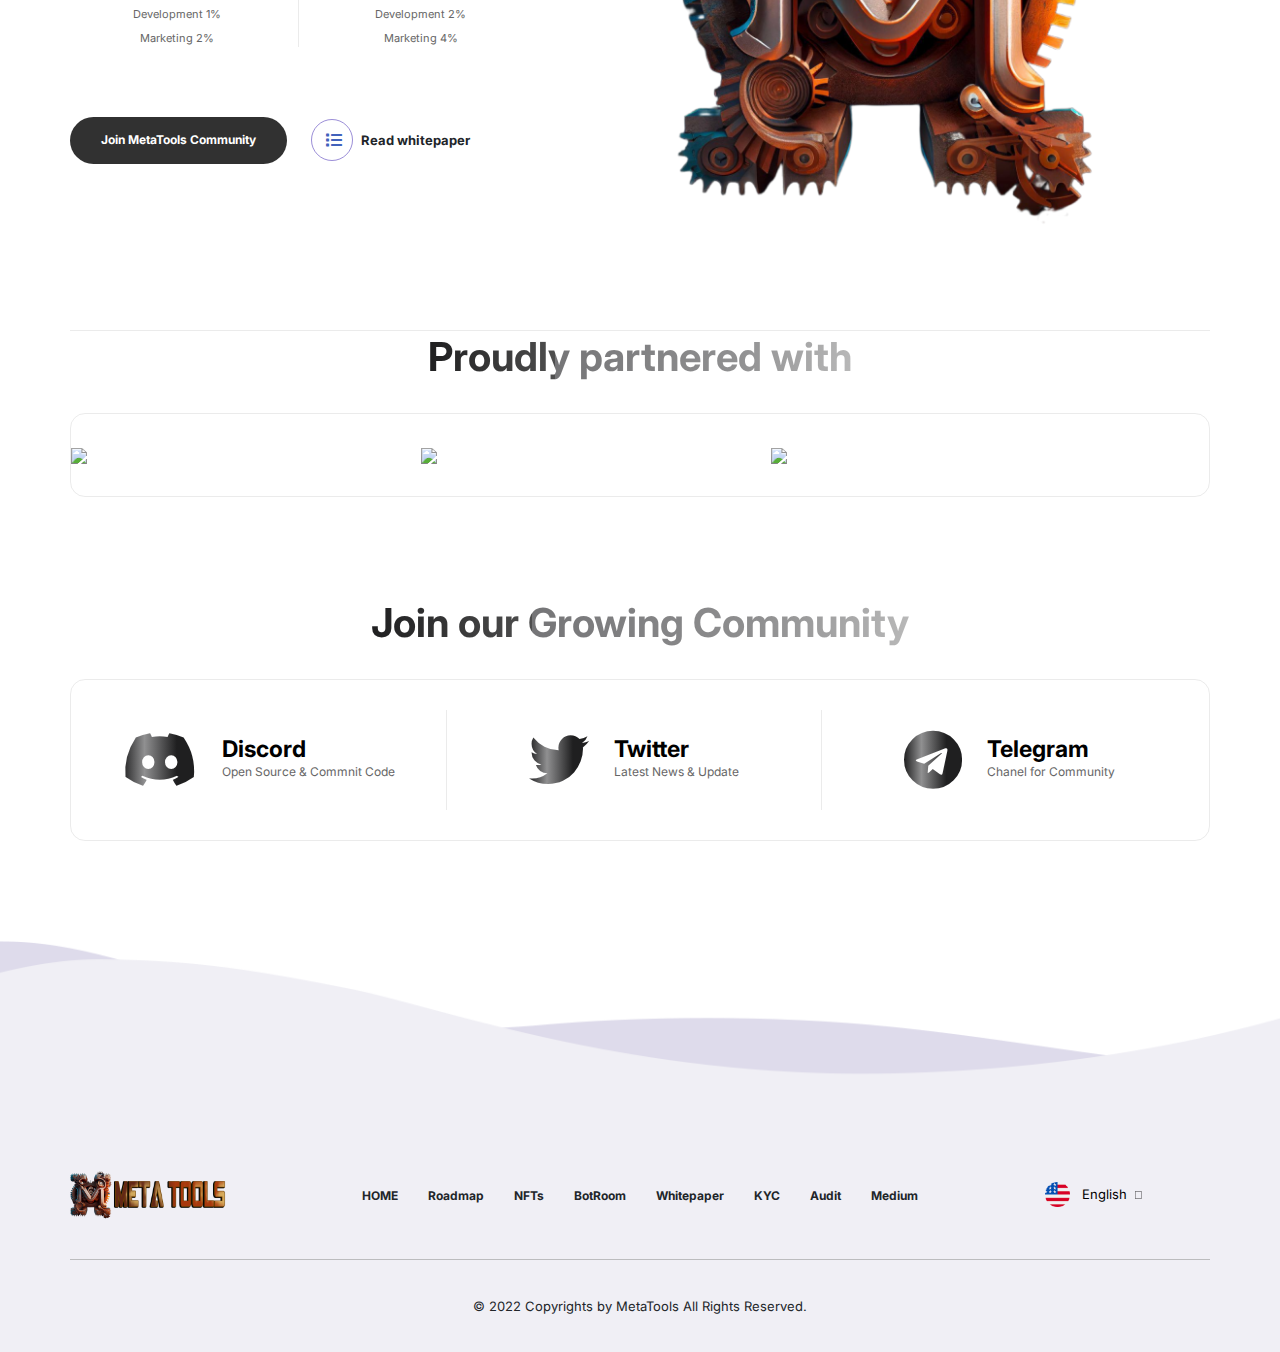
==== commit 5fbc81dd: "Add files via upload" ====
--- a/index.html
+++ b/index.html
@@ -143,9 +143,9 @@
                 </ul>
                 <div class="nav-side">
                     <div class="d-flex align-items-center">
-                        <a href="https://t.me/MetaToolsERC" target="_blank"
+                        <a href="https://dapp.metatools.tech" target="_blank"
                             class="btn rounded-pill brd-gray hover-blue4 sm-butn fw-bold">
-                            <span> Join Telegram <i class="bi bi-download ms-1"></i> </span>
+                            <span> Open Dapp </span>
                         </a>
                     </div>
                 </div>
@@ -164,16 +164,6 @@
                             <h1 class="mb-30"> MetaTools  <span></span> </h1>
                             <p class="text"> </p>
                             <div class="d-flex align-items-center mt-50">
-   <!--
-                                <a href="https://ico.twtzer.com/"
-                                    class="btn rounded-pill bg-blue4 fw-bold text-white me-4" target="_blank">
-                                
-                                    <small>
-                                        <i class="fab fa-discord me-2 pe-2 border-end"></i>   Presale Live
-                                    </small>-->
-                                </a>
-
-
 
                             </div>
                         </div>
@@ -310,7 +300,20 @@
         </section>
         <!-- ====== end about ====== -->
 
-<!--
+
+        <section class="community section-padding pt-0 style-4">
+            <div class="container">
+                <div class="section-head text-center style-4">
+                </div>
+                <center>
+                    <div class="nomics-ticker-widget" data-name="MetaToolsERC" data-base="METS" data-quote="USD"></div>
+                    <script src="https://widget.nomics.com/embed.js"></script>  
+                </center>
+                </div>
+            </div>
+        </section>
+
+
 
         <div class="section-head style-4" >
             <h2 class="mb-30" style="display: flex; justify-content: center;"><span> MetaTools Chart</span> </h2>
@@ -318,7 +321,7 @@
 
         <div class="grid lg:grid-cols-1 gap-20">
             <div id="uni-frame" class="items-center d-flex justify-content-end" style="display: none;">
- <iframe src="https://www.geckoterminal.com/eth/pools/0x88e6a0c2ddd26feeb64f039a2c41296fcb3f5640
+ <iframe src="https://www.geckoterminal.com/eth/pools/0xbe01e313344d0d4a4c1c978aa3b62bee59481491
                 " style="height: 650px !important;min-height: 450px !important; width:100%; margin: 5% 5%; border-radius: 50px; padding: 20px; border: 5px solid;"></iframe> 
             </div>
 
@@ -328,12 +331,12 @@
 </div>
             <div class="grid lg:grid-cols-1 gap-20">
                 <div id="uni-frame" class="items-center d-flex justify-content-end" style="display: none;">
-                    <iframe src="https://app.uniswap.org/#/swap?inputCurrency=ETH&amp;outputCurrency=0xDA218fD737F6BBdC299c27c13418D55Da580c4a2
+                    <iframe src="https://app.uniswap.org/#/swap?inputCurrency=ETH&amp;outputCurrency=0x7adc29cec54b124a7E8E1B1415DFf95DDD13B173
                     " style="height: 650px !important;min-height: 450px !important; width:100%; margin: 5% 5%; border-radius: 50px; padding: 20px; border: 5px solid;"></iframe>
                 </div>
             </div>
 
--->
+
 
 
 
@@ -377,7 +380,7 @@
                                     class="btn rounded-pill bg-blue4 fw-bold text-white me-4" target="_blank">
                                     <small> Join MetaTools Community</small>
                                 </a>
-                                <a href="#" data-lity class="play-btn">
+                                <a href="whitepaper.pdf" data-lity class="play-btn" target="_blank">
                                     <span class="icon me-2">
                                         <i class="fas fa-list ms-1"></i>
                                     </span>
--- a/assets/css/lib/all.min.css
+++ b/assets/css/lib/all.min.css
@@ -0,0 +1,5 @@
+/*!
+ * Font Awesome Pro 5.15.4 by @fontawesome - https://fontawesome.com
+ * License - https://fontawesome.com/license (Commercial License)
+ */
+.fa,.fab,.fad,.fal,.far,.fas{-moz-osx-font-smoothing:grayscale;-webkit-font-smoothing:antialiased;display:inline-block;font-style:normal;font-variant:normal;text-rendering:auto;line-height:1}.fa-lg{font-size:1.33333em;line-height:.75em;vertical-align:-.0667em}.fa-xs{font-size:.75em}.fa-sm{font-size:.875em}.fa-1x{font-size:1em}.fa-2x{font-size:2em}.fa-3x{font-size:3em}.fa-4x{font-size:4em}.fa-5x{font-size:5em}.fa-6x{font-size:6em}.fa-7x{font-size:7em}.fa-8x{font-size:8em}.fa-9x{font-size:9em}.fa-10x{font-size:10em}.fa-fw{text-align:center;width:1.25em}.fa-ul{list-style-type:none;margin-left:2.5em;padding-left:0}.fa-ul>li{position:relative}.fa-li{left:-2em;position:absolute;text-align:center;width:2em;line-height:inherit}.fa-border{border:.08em solid #eee;border-radius:.1em;padding:.2em .25em .15em}.fa-pull-left{float:left}.fa-pull-right{float:right}.fa.fa-pull-left,.fab.fa-pull-left,.fal.fa-pull-left,.far.fa-pull-left,.fas.fa-pull-left{margin-right:.3em}.fa.fa-pull-right,.fab.fa-pull-right,.fal.fa-pull-right,.far.fa-pull-right,.fas.fa-pull-right{margin-left:.3em}.fa-spin{-webkit-animation:fa-spin 2s linear infinite;animation:fa-spin 2s linear infinite}.fa-pulse{-webkit-animation:fa-spin 1s steps(8) infinite;animation:fa-spin 1s steps(8) infinite}@-webkit-keyframes fa-spin{0%{-webkit-transform:rotate(0deg);transform:rotate(0deg)}to{-webkit-transform:rotate(1turn);transform:rotate(1turn)}}@keyframes fa-spin{0%{-webkit-transform:rotate(0deg);transform:rotate(0deg)}to{-webkit-transform:rotate(1turn);transform:rotate(1turn)}}.fa-rotate-90{-ms-filter:"progid:DXImageTransform.Microsoft.BasicImage(rotation=1)";-webkit-transform:rotate(90deg);transform:rotate(90deg)}.fa-rotate-180{-ms-filter:"progid:DXImageTransform.Microsoft.BasicImage(rotation=2)";-webkit-transform:rotate(180deg);transform:rotate(180deg)}.fa-rotate-270{-ms-filter:"progid:DXImageTransform.Microsoft.BasicImage(rotation=3)";-webkit-transform:rotate(270deg);transform:rotate(270deg)}.fa-flip-horizontal{-ms-filter:"progid:DXImageTransform.Microsoft.BasicImage(rotation=0, mirror=1)";-webkit-transform:scaleX(-1);transform:scaleX(-1)}.fa-flip-vertical{-webkit-transform:scaleY(-1);transform:scaleY(-1)}.fa-flip-both,.fa-flip-horizontal.fa-flip-vertical,.fa-flip-vertical{-ms-filter:"progid:DXImageTransform.Microsoft.BasicImage(rotation=2, mirror=1)"}.fa-flip-both,.fa-flip-horizontal.fa-flip-vertical{-webkit-transform:scale(-1);transform:scale(-1)}:root .fa-flip-both,:root .fa-flip-horizontal,:root .fa-flip-vertical,:root .fa-rotate-90,:root .fa-rotate-180,:root .fa-rotate-270{-webkit-filter:none;filter:none}.fa-stack{display:inline-block;height:2em;line-height:2em;position:relative;vertical-align:middle;width:2.5em}.fa-stack-1x,.fa-stack-2x{left:0;position:absolute;text-align:center;width:100%}.fa-stack-1x{line-height:inherit}.fa-stack-2x{font-size:2em}.fa-inverse{color:#fff}.fa-500px:before{content:"\f26e"}.fa-abacus:before{content:"\f640"}.fa-accessible-icon:before{content:"\f368"}.fa-accusoft:before{content:"\f369"}.fa-acorn:before{content:"\f6ae"}.fa-acquisitions-incorporated:before{content:"\f6af"}.fa-ad:before{content:"\f641"}.fa-address-book:before{content:"\f2b9"}.fa-address-card:before{content:"\f2bb"}.fa-adjust:before{content:"\f042"}.fa-adn:before{content:"\f170"}.fa-adversal:before{content:"\f36a"}.fa-affiliatetheme:before{content:"\f36b"}.fa-air-conditioner:before{content:"\f8f4"}.fa-air-freshener:before{content:"\f5d0"}.fa-airbnb:before{content:"\f834"}.fa-alarm-clock:before{content:"\f34e"}.fa-alarm-exclamation:before{content:"\f843"}.fa-alarm-plus:before{content:"\f844"}.fa-alarm-snooze:before{content:"\f845"}.fa-album:before{content:"\f89f"}.fa-album-collection:before{content:"\f8a0"}.fa-algolia:before{content:"\f36c"}.fa-alicorn:before{content:"\f6b0"}.fa-alien:before{content:"\f8f5"}.fa-alien-monster:before{content:"\f8f6"}.fa-align-center:before{content:"\f037"}.fa-align-justify:before{content:"\f039"}.fa-align-left:before{content:"\f036"}.fa-align-right:before{content:"\f038"}.fa-align-slash:before{content:"\f846"}.fa-alipay:before{content:"\f642"}.fa-allergies:before{content:"\f461"}.fa-amazon:before{content:"\f270"}.fa-amazon-pay:before{content:"\f42c"}.fa-ambulance:before{content:"\f0f9"}.fa-american-sign-language-interpreting:before{content:"\f2a3"}.fa-amilia:before{content:"\f36d"}.fa-amp-guitar:before{content:"\f8a1"}.fa-analytics:before{content:"\f643"}.fa-anchor:before{content:"\f13d"}.fa-android:before{content:"\f17b"}.fa-angel:before{content:"\f779"}.fa-angellist:before{content:"\f209"}.fa-angle-double-down:before{content:"\f103"}.fa-angle-double-left:before{content:"\f100"}.fa-angle-double-right:before{content:"\f101"}.fa-angle-double-up:before{content:"\f102"}.fa-angle-down:before{content:"\f107"}.fa-angle-left:before{content:"\f104"}.fa-angle-right:before{content:"\f105"}.fa-angle-up:before{content:"\f106"}.fa-angry:before{content:"\f556"}.fa-angrycreative:before{content:"\f36e"}.fa-angular:before{content:"\f420"}.fa-ankh:before{content:"\f644"}.fa-app-store:before{content:"\f36f"}.fa-app-store-ios:before{content:"\f370"}.fa-apper:before{content:"\f371"}.fa-apple:before{content:"\f179"}.fa-apple-alt:before{content:"\f5d1"}.fa-apple-crate:before{content:"\f6b1"}.fa-apple-pay:before{content:"\f415"}.fa-archive:before{content:"\f187"}.fa-archway:before{content:"\f557"}.fa-arrow-alt-circle-down:before{content:"\f358"}.fa-arrow-alt-circle-left:before{content:"\f359"}.fa-arrow-alt-circle-right:before{content:"\f35a"}.fa-arrow-alt-circle-up:before{content:"\f35b"}.fa-arrow-alt-down:before{content:"\f354"}.fa-arrow-alt-from-bottom:before{content:"\f346"}.fa-arrow-alt-from-left:before{content:"\f347"}.fa-arrow-alt-from-right:before{content:"\f348"}.fa-arrow-alt-from-top:before{content:"\f349"}.fa-arrow-alt-left:before{content:"\f355"}.fa-arrow-alt-right:before{content:"\f356"}.fa-arrow-alt-square-down:before{content:"\f350"}.fa-arrow-alt-square-left:before{content:"\f351"}.fa-arrow-alt-square-right:before{content:"\f352"}.fa-arrow-alt-square-up:before{content:"\f353"}.fa-arrow-alt-to-bottom:before{content:"\f34a"}.fa-arrow-alt-to-left:before{content:"\f34b"}.fa-arrow-alt-to-right:before{content:"\f34c"}.fa-arrow-alt-to-top:before{content:"\f34d"}.fa-arrow-alt-up:before{content:"\f357"}.fa-arrow-circle-down:before{content:"\f0ab"}.fa-arrow-circle-left:before{content:"\f0a8"}.fa-arrow-circle-right:before{content:"\f0a9"}.fa-arrow-circle-up:before{content:"\f0aa"}.fa-arrow-down:before{content:"\f063"}.fa-arrow-from-bottom:before{content:"\f342"}.fa-arrow-from-left:before{content:"\f343"}.fa-arrow-from-right:before{content:"\f344"}.fa-arrow-from-top:before{content:"\f345"}.fa-arrow-left:before{content:"\f060"}.fa-arrow-right:before{content:"\f061"}.fa-arrow-square-down:before{content:"\f339"}.fa-arrow-square-left:before{content:"\f33a"}.fa-arrow-square-right:before{content:"\f33b"}.fa-arrow-square-up:before{content:"\f33c"}.fa-arrow-to-bottom:before{content:"\f33d"}.fa-arrow-to-left:before{content:"\f33e"}.fa-arrow-to-right:before{content:"\f340"}.fa-arrow-to-top:before{content:"\f341"}.fa-arrow-up:before{content:"\f062"}.fa-arrows:before{content:"\f047"}.fa-arrows-alt:before{content:"\f0b2"}.fa-arrows-alt-h:before{content:"\f337"}.fa-arrows-alt-v:before{content:"\f338"}.fa-arrows-h:before{content:"\f07e"}.fa-arrows-v:before{content:"\f07d"}.fa-artstation:before{content:"\f77a"}.fa-assistive-listening-systems:before{content:"\f2a2"}.fa-asterisk:before{content:"\f069"}.fa-asymmetrik:before{content:"\f372"}.fa-at:before{content:"\f1fa"}.fa-atlas:before{content:"\f558"}.fa-atlassian:before{content:"\f77b"}.fa-atom:before{content:"\f5d2"}.fa-atom-alt:before{content:"\f5d3"}.fa-audible:before{content:"\f373"}.fa-audio-description:before{content:"\f29e"}.fa-autoprefixer:before{content:"\f41c"}.fa-avianex:before{content:"\f374"}.fa-aviato:before{content:"\f421"}.fa-award:before{content:"\f559"}.fa-aws:before{content:"\f375"}.fa-axe:before{content:"\f6b2"}.fa-axe-battle:before{content:"\f6b3"}.fa-baby:before{content:"\f77c"}.fa-baby-carriage:before{content:"\f77d"}.fa-backpack:before{content:"\f5d4"}.fa-backspace:before{content:"\f55a"}.fa-backward:before{content:"\f04a"}.fa-bacon:before{content:"\f7e5"}.fa-bacteria:before{content:"\e059"}.fa-bacterium:before{content:"\e05a"}.fa-badge:before{content:"\f335"}.fa-badge-check:before{content:"\f336"}.fa-badge-dollar:before{content:"\f645"}.fa-badge-percent:before{content:"\f646"}.fa-badge-sheriff:before{content:"\f8a2"}.fa-badger-honey:before{content:"\f6b4"}.fa-bags-shopping:before{content:"\f847"}.fa-bahai:before{content:"\f666"}.fa-balance-scale:before{content:"\f24e"}.fa-balance-scale-left:before{content:"\f515"}.fa-balance-scale-right:before{content:"\f516"}.fa-ball-pile:before{content:"\f77e"}.fa-ballot:before{content:"\f732"}.fa-ballot-check:before{content:"\f733"}.fa-ban:before{content:"\f05e"}.fa-band-aid:before{content:"\f462"}.fa-bandcamp:before{content:"\f2d5"}.fa-banjo:before{content:"\f8a3"}.fa-barcode:before{content:"\f02a"}.fa-barcode-alt:before{content:"\f463"}.fa-barcode-read:before{content:"\f464"}.fa-barcode-scan:before{content:"\f465"}.fa-bars:before{content:"\f0c9"}.fa-baseball:before{content:"\f432"}.fa-baseball-ball:before{content:"\f433"}.fa-basketball-ball:before{content:"\f434"}.fa-basketball-hoop:before{content:"\f435"}.fa-bat:before{content:"\f6b5"}.fa-bath:before{content:"\f2cd"}.fa-battery-bolt:before{content:"\f376"}.fa-battery-empty:before{content:"\f244"}.fa-battery-full:before{content:"\f240"}.fa-battery-half:before{content:"\f242"}.fa-battery-quarter:before{content:"\f243"}.fa-battery-slash:before{content:"\f377"}.fa-battery-three-quarters:before{content:"\f241"}.fa-battle-net:before{content:"\f835"}.fa-bed:before{content:"\f236"}.fa-bed-alt:before{content:"\f8f7"}.fa-bed-bunk:before{content:"\f8f8"}.fa-bed-empty:before{content:"\f8f9"}.fa-beer:before{content:"\f0fc"}.fa-behance:before{content:"\f1b4"}.fa-behance-square:before{content:"\f1b5"}.fa-bell:before{content:"\f0f3"}.fa-bell-exclamation:before{content:"\f848"}.fa-bell-on:before{content:"\f8fa"}.fa-bell-plus:before{content:"\f849"}.fa-bell-school:before{content:"\f5d5"}.fa-bell-school-slash:before{content:"\f5d6"}.fa-bell-slash:before{content:"\f1f6"}.fa-bells:before{content:"\f77f"}.fa-betamax:before{content:"\f8a4"}.fa-bezier-curve:before{content:"\f55b"}.fa-bible:before{content:"\f647"}.fa-bicycle:before{content:"\f206"}.fa-biking:before{content:"\f84a"}.fa-biking-mountain:before{content:"\f84b"}.fa-bimobject:before{content:"\f378"}.fa-binoculars:before{content:"\f1e5"}.fa-biohazard:before{content:"\f780"}.fa-birthday-cake:before{content:"\f1fd"}.fa-bitbucket:before{content:"\f171"}.fa-bitcoin:before{content:"\f379"}.fa-bity:before{content:"\f37a"}.fa-black-tie:before{content:"\f27e"}.fa-blackberry:before{content:"\f37b"}.fa-blanket:before{content:"\f498"}.fa-blender:before{content:"\f517"}.fa-blender-phone:before{content:"\f6b6"}.fa-blind:before{content:"\f29d"}.fa-blinds:before{content:"\f8fb"}.fa-blinds-open:before{content:"\f8fc"}.fa-blinds-raised:before{content:"\f8fd"}.fa-blog:before{content:"\f781"}.fa-blogger:before{content:"\f37c"}.fa-blogger-b:before{content:"\f37d"}.fa-bluetooth:before{content:"\f293"}.fa-bluetooth-b:before{content:"\f294"}.fa-bold:before{content:"\f032"}.fa-bolt:before{content:"\f0e7"}.fa-bomb:before{content:"\f1e2"}.fa-bone:before{content:"\f5d7"}.fa-bone-break:before{content:"\f5d8"}.fa-bong:before{content:"\f55c"}.fa-book:before{content:"\f02d"}.fa-book-alt:before{content:"\f5d9"}.fa-book-dead:before{content:"\f6b7"}.fa-book-heart:before{content:"\f499"}.fa-book-medical:before{content:"\f7e6"}.fa-book-open:before{content:"\f518"}.fa-book-reader:before{content:"\f5da"}.fa-book-spells:before{content:"\f6b8"}.fa-book-user:before{content:"\f7e7"}.fa-bookmark:before{content:"\f02e"}.fa-books:before{content:"\f5db"}.fa-books-medical:before{content:"\f7e8"}.fa-boombox:before{content:"\f8a5"}.fa-boot:before{content:"\f782"}.fa-booth-curtain:before{content:"\f734"}.fa-bootstrap:before{content:"\f836"}.fa-border-all:before{content:"\f84c"}.fa-border-bottom:before{content:"\f84d"}.fa-border-center-h:before{content:"\f89c"}.fa-border-center-v:before{content:"\f89d"}.fa-border-inner:before{content:"\f84e"}.fa-border-left:before{content:"\f84f"}.fa-border-none:before{content:"\f850"}.fa-border-outer:before{content:"\f851"}.fa-border-right:before{content:"\f852"}.fa-border-style:before{content:"\f853"}.fa-border-style-alt:before{content:"\f854"}.fa-border-top:before{content:"\f855"}.fa-bow-arrow:before{content:"\f6b9"}.fa-bowling-ball:before{content:"\f436"}.fa-bowling-pins:before{content:"\f437"}.fa-box:before{content:"\f466"}.fa-box-alt:before{content:"\f49a"}.fa-box-ballot:before{content:"\f735"}.fa-box-check:before{content:"\f467"}.fa-box-fragile:before{content:"\f49b"}.fa-box-full:before{content:"\f49c"}.fa-box-heart:before{content:"\f49d"}.fa-box-open:before{content:"\f49e"}.fa-box-tissue:before{content:"\e05b"}.fa-box-up:before{content:"\f49f"}.fa-box-usd:before{content:"\f4a0"}.fa-boxes:before{content:"\f468"}.fa-boxes-alt:before{content:"\f4a1"}.fa-boxing-glove:before{content:"\f438"}.fa-brackets:before{content:"\f7e9"}.fa-brackets-curly:before{content:"\f7ea"}.fa-braille:before{content:"\f2a1"}.fa-brain:before{content:"\f5dc"}.fa-bread-loaf:before{content:"\f7eb"}.fa-bread-slice:before{content:"\f7ec"}.fa-briefcase:before{content:"\f0b1"}.fa-briefcase-medical:before{content:"\f469"}.fa-bring-forward:before{content:"\f856"}.fa-bring-front:before{content:"\f857"}.fa-broadcast-tower:before{content:"\f519"}.fa-broom:before{content:"\f51a"}.fa-browser:before{content:"\f37e"}.fa-brush:before{content:"\f55d"}.fa-btc:before{content:"\f15a"}.fa-buffer:before{content:"\f837"}.fa-bug:before{content:"\f188"}.fa-building:before{content:"\f1ad"}.fa-bullhorn:before{content:"\f0a1"}.fa-bullseye:before{content:"\f140"}.fa-bullseye-arrow:before{content:"\f648"}.fa-bullseye-pointer:before{content:"\f649"}.fa-burger-soda:before{content:"\f858"}.fa-burn:before{content:"\f46a"}.fa-buromobelexperte:before{content:"\f37f"}.fa-burrito:before{content:"\f7ed"}.fa-bus:before{content:"\f207"}.fa-bus-alt:before{content:"\f55e"}.fa-bus-school:before{content:"\f5dd"}.fa-business-time:before{content:"\f64a"}.fa-buy-n-large:before{content:"\f8a6"}.fa-buysellads:before{content:"\f20d"}.fa-cabinet-filing:before{content:"\f64b"}.fa-cactus:before{content:"\f8a7"}.fa-calculator:before{content:"\f1ec"}.fa-calculator-alt:before{content:"\f64c"}.fa-calendar:before{content:"\f133"}.fa-calendar-alt:before{content:"\f073"}.fa-calendar-check:before{content:"\f274"}.fa-calendar-day:before{content:"\f783"}.fa-calendar-edit:before{content:"\f333"}.fa-calendar-exclamation:before{content:"\f334"}.fa-calendar-minus:before{content:"\f272"}.fa-calendar-plus:before{content:"\f271"}.fa-calendar-star:before{content:"\f736"}.fa-calendar-times:before{content:"\f273"}.fa-calendar-week:before{content:"\f784"}.fa-camcorder:before{content:"\f8a8"}.fa-camera:before{content:"\f030"}.fa-camera-alt:before{content:"\f332"}.fa-camera-home:before{content:"\f8fe"}.fa-camera-movie:before{content:"\f8a9"}.fa-camera-polaroid:before{content:"\f8aa"}.fa-camera-retro:before{content:"\f083"}.fa-campfire:before{content:"\f6ba"}.fa-campground:before{content:"\f6bb"}.fa-canadian-maple-leaf:before{content:"\f785"}.fa-candle-holder:before{content:"\f6bc"}.fa-candy-cane:before{content:"\f786"}.fa-candy-corn:before{content:"\f6bd"}.fa-cannabis:before{content:"\f55f"}.fa-capsules:before{content:"\f46b"}.fa-car:before{content:"\f1b9"}.fa-car-alt:before{content:"\f5de"}.fa-car-battery:before{content:"\f5df"}.fa-car-building:before{content:"\f859"}.fa-car-bump:before{content:"\f5e0"}.fa-car-bus:before{content:"\f85a"}.fa-car-crash:before{content:"\f5e1"}.fa-car-garage:before{content:"\f5e2"}.fa-car-mechanic:before{content:"\f5e3"}.fa-car-side:before{content:"\f5e4"}.fa-car-tilt:before{content:"\f5e5"}.fa-car-wash:before{content:"\f5e6"}.fa-caravan:before{content:"\f8ff"}.fa-caravan-alt:before{content:"\e000"}.fa-caret-circle-down:before{content:"\f32d"}.fa-caret-circle-left:before{content:"\f32e"}.fa-caret-circle-right:before{content:"\f330"}.fa-caret-circle-up:before{content:"\f331"}.fa-caret-down:before{content:"\f0d7"}.fa-caret-left:before{content:"\f0d9"}.fa-caret-right:before{content:"\f0da"}.fa-caret-square-down:before{content:"\f150"}.fa-caret-square-left:before{content:"\f191"}.fa-caret-square-right:before{content:"\f152"}.fa-caret-square-up:before{content:"\f151"}.fa-caret-up:before{content:"\f0d8"}.fa-carrot:before{content:"\f787"}.fa-cars:before{content:"\f85b"}.fa-cart-arrow-down:before{content:"\f218"}.fa-cart-plus:before{content:"\f217"}.fa-cash-register:before{content:"\f788"}.fa-cassette-tape:before{content:"\f8ab"}.fa-cat:before{content:"\f6be"}.fa-cat-space:before{content:"\e001"}.fa-cauldron:before{content:"\f6bf"}.fa-cc-amazon-pay:before{content:"\f42d"}.fa-cc-amex:before{content:"\f1f3"}.fa-cc-apple-pay:before{content:"\f416"}.fa-cc-diners-club:before{content:"\f24c"}.fa-cc-discover:before{content:"\f1f2"}.fa-cc-jcb:before{content:"\f24b"}.fa-cc-mastercard:before{content:"\f1f1"}.fa-cc-paypal:before{content:"\f1f4"}.fa-cc-stripe:before{content:"\f1f5"}.fa-cc-visa:before{content:"\f1f0"}.fa-cctv:before{content:"\f8ac"}.fa-centercode:before{content:"\f380"}.fa-centos:before{content:"\f789"}.fa-certificate:before{content:"\f0a3"}.fa-chair:before{content:"\f6c0"}.fa-chair-office:before{content:"\f6c1"}.fa-chalkboard:before{content:"\f51b"}.fa-chalkboard-teacher:before{content:"\f51c"}.fa-charging-station:before{content:"\f5e7"}.fa-chart-area:before{content:"\f1fe"}.fa-chart-bar:before{content:"\f080"}.fa-chart-line:before{content:"\f201"}.fa-chart-line-down:before{content:"\f64d"}.fa-chart-network:before{content:"\f78a"}.fa-chart-pie:before{content:"\f200"}.fa-chart-pie-alt:before{content:"\f64e"}.fa-chart-scatter:before{content:"\f7ee"}.fa-check:before{content:"\f00c"}.fa-check-circle:before{content:"\f058"}.fa-check-double:before{content:"\f560"}.fa-check-square:before{content:"\f14a"}.fa-cheese:before{content:"\f7ef"}.fa-cheese-swiss:before{content:"\f7f0"}.fa-cheeseburger:before{content:"\f7f1"}.fa-chess:before{content:"\f439"}.fa-chess-bishop:before{content:"\f43a"}.fa-chess-bishop-alt:before{content:"\f43b"}.fa-chess-board:before{content:"\f43c"}.fa-chess-clock:before{content:"\f43d"}.fa-chess-clock-alt:before{content:"\f43e"}.fa-chess-king:before{content:"\f43f"}.fa-chess-king-alt:before{content:"\f440"}.fa-chess-knight:before{content:"\f441"}.fa-chess-knight-alt:before{content:"\f442"}.fa-chess-pawn:before{content:"\f443"}.fa-chess-pawn-alt:before{content:"\f444"}.fa-chess-queen:before{content:"\f445"}.fa-chess-queen-alt:before{content:"\f446"}.fa-chess-rook:before{content:"\f447"}.fa-chess-rook-alt:before{content:"\f448"}.fa-chevron-circle-down:before{content:"\f13a"}.fa-chevron-circle-left:before{content:"\f137"}.fa-chevron-circle-right:before{content:"\f138"}.fa-chevron-circle-up:before{content:"\f139"}.fa-chevron-double-down:before{content:"\f322"}.fa-chevron-double-left:before{content:"\f323"}.fa-chevron-double-right:before{content:"\f324"}.fa-chevron-double-up:before{content:"\f325"}.fa-chevron-down:before{content:"\f078"}.fa-chevron-left:before{content:"\f053"}.fa-chevron-right:before{content:"\f054"}.fa-chevron-square-down:before{content:"\f329"}.fa-chevron-square-left:before{content:"\f32a"}.fa-chevron-square-right:before{content:"\f32b"}.fa-chevron-square-up:before{content:"\f32c"}.fa-chevron-up:before{content:"\f077"}.fa-child:before{content:"\f1ae"}.fa-chimney:before{content:"\f78b"}.fa-chrome:before{content:"\f268"}.fa-chromecast:before{content:"\f838"}.fa-church:before{content:"\f51d"}.fa-circle:before{content:"\f111"}.fa-circle-notch:before{content:"\f1ce"}.fa-city:before{content:"\f64f"}.fa-clarinet:before{content:"\f8ad"}.fa-claw-marks:before{content:"\f6c2"}.fa-clinic-medical:before{content:"\f7f2"}.fa-clipboard:before{content:"\f328"}.fa-clipboard-check:before{content:"\f46c"}.fa-clipboard-list:before{content:"\f46d"}.fa-clipboard-list-check:before{content:"\f737"}.fa-clipboard-prescription:before{content:"\f5e8"}.fa-clipboard-user:before{content:"\f7f3"}.fa-clock:before{content:"\f017"}.fa-clone:before{content:"\f24d"}.fa-closed-captioning:before{content:"\f20a"}.fa-cloud:before{content:"\f0c2"}.fa-cloud-download:before{content:"\f0ed"}.fa-cloud-download-alt:before{content:"\f381"}.fa-cloud-drizzle:before{content:"\f738"}.fa-cloud-hail:before{content:"\f739"}.fa-cloud-hail-mixed:before{content:"\f73a"}.fa-cloud-meatball:before{content:"\f73b"}.fa-cloud-moon:before{content:"\f6c3"}.fa-cloud-moon-rain:before{content:"\f73c"}.fa-cloud-music:before{content:"\f8ae"}.fa-cloud-rain:before{content:"\f73d"}.fa-cloud-rainbow:before{content:"\f73e"}.fa-cloud-showers:before{content:"\f73f"}.fa-cloud-showers-heavy:before{content:"\f740"}.fa-cloud-sleet:before{content:"\f741"}.fa-cloud-snow:before{content:"\f742"}.fa-cloud-sun:before{content:"\f6c4"}.fa-cloud-sun-rain:before{content:"\f743"}.fa-cloud-upload:before{content:"\f0ee"}.fa-cloud-upload-alt:before{content:"\f382"}.fa-cloudflare:before{content:"\e07d"}.fa-clouds:before{content:"\f744"}.fa-clouds-moon:before{content:"\f745"}.fa-clouds-sun:before{content:"\f746"}.fa-cloudscale:before{content:"\f383"}.fa-cloudsmith:before{content:"\f384"}.fa-cloudversify:before{content:"\f385"}.fa-club:before{content:"\f327"}.fa-cocktail:before{content:"\f561"}.fa-code:before{content:"\f121"}.fa-code-branch:before{content:"\f126"}.fa-code-commit:before{content:"\f386"}.fa-code-merge:before{content:"\f387"}.fa-codepen:before{content:"\f1cb"}.fa-codiepie:before{content:"\f284"}.fa-coffee:before{content:"\f0f4"}.fa-coffee-pot:before{content:"\e002"}.fa-coffee-togo:before{content:"\f6c5"}.fa-coffin:before{content:"\f6c6"}.fa-coffin-cross:before{content:"\e051"}.fa-cog:before{content:"\f013"}.fa-cogs:before{content:"\f085"}.fa-coin:before{content:"\f85c"}.fa-coins:before{content:"\f51e"}.fa-columns:before{content:"\f0db"}.fa-comet:before{content:"\e003"}.fa-comment:before{content:"\f075"}.fa-comment-alt:before{content:"\f27a"}.fa-comment-alt-check:before{content:"\f4a2"}.fa-comment-alt-dollar:before{content:"\f650"}.fa-comment-alt-dots:before{content:"\f4a3"}.fa-comment-alt-edit:before{content:"\f4a4"}.fa-comment-alt-exclamation:before{content:"\f4a5"}.fa-comment-alt-lines:before{content:"\f4a6"}.fa-comment-alt-medical:before{content:"\f7f4"}.fa-comment-alt-minus:before{content:"\f4a7"}.fa-comment-alt-music:before{content:"\f8af"}.fa-comment-alt-plus:before{content:"\f4a8"}.fa-comment-alt-slash:before{content:"\f4a9"}.fa-comment-alt-smile:before{content:"\f4aa"}.fa-comment-alt-times:before{content:"\f4ab"}.fa-comment-check:before{content:"\f4ac"}.fa-comment-dollar:before{content:"\f651"}.fa-comment-dots:before{content:"\f4ad"}.fa-comment-edit:before{content:"\f4ae"}.fa-comment-exclamation:before{content:"\f4af"}.fa-comment-lines:before{content:"\f4b0"}.fa-comment-medical:before{content:"\f7f5"}.fa-comment-minus:before{content:"\f4b1"}.fa-comment-music:before{content:"\f8b0"}.fa-comment-plus:before{content:"\f4b2"}.fa-comment-slash:before{content:"\f4b3"}.fa-comment-smile:before{content:"\f4b4"}.fa-comment-times:before{content:"\f4b5"}.fa-comments:before{content:"\f086"}.fa-comments-alt:before{content:"\f4b6"}.fa-comments-alt-dollar:before{content:"\f652"}.fa-comments-dollar:before{content:"\f653"}.fa-compact-disc:before{content:"\f51f"}.fa-compass:before{content:"\f14e"}.fa-compass-slash:before{content:"\f5e9"}.fa-compress:before{content:"\f066"}.fa-compress-alt:before{content:"\f422"}.fa-compress-arrows-alt:before{content:"\f78c"}.fa-compress-wide:before{content:"\f326"}.fa-computer-classic:before{content:"\f8b1"}.fa-computer-speaker:before{content:"\f8b2"}.fa-concierge-bell:before{content:"\f562"}.fa-confluence:before{content:"\f78d"}.fa-connectdevelop:before{content:"\f20e"}.fa-construction:before{content:"\f85d"}.fa-container-storage:before{content:"\f4b7"}.fa-contao:before{content:"\f26d"}.fa-conveyor-belt:before{content:"\f46e"}.fa-conveyor-belt-alt:before{content:"\f46f"}.fa-cookie:before{content:"\f563"}.fa-cookie-bite:before{content:"\f564"}.fa-copy:before{content:"\f0c5"}.fa-copyright:before{content:"\f1f9"}.fa-corn:before{content:"\f6c7"}.fa-cotton-bureau:before{content:"\f89e"}.fa-couch:before{content:"\f4b8"}.fa-cow:before{content:"\f6c8"}.fa-cowbell:before{content:"\f8b3"}.fa-cowbell-more:before{content:"\f8b4"}.fa-cpanel:before{content:"\f388"}.fa-creative-commons:before{content:"\f25e"}.fa-creative-commons-by:before{content:"\f4e7"}.fa-creative-commons-nc:before{content:"\f4e8"}.fa-creative-commons-nc-eu:before{content:"\f4e9"}.fa-creative-commons-nc-jp:before{content:"\f4ea"}.fa-creative-commons-nd:before{content:"\f4eb"}.fa-creative-commons-pd:before{content:"\f4ec"}.fa-creative-commons-pd-alt:before{content:"\f4ed"}.fa-creative-commons-remix:before{content:"\f4ee"}.fa-creative-commons-sa:before{content:"\f4ef"}.fa-creative-commons-sampling:before{content:"\f4f0"}.fa-creative-commons-sampling-plus:before{content:"\f4f1"}.fa-creative-commons-share:before{content:"\f4f2"}.fa-creative-commons-zero:before{content:"\f4f3"}.fa-credit-card:before{content:"\f09d"}.fa-credit-card-blank:before{content:"\f389"}.fa-credit-card-front:before{content:"\f38a"}.fa-cricket:before{content:"\f449"}.fa-critical-role:before{content:"\f6c9"}.fa-croissant:before{content:"\f7f6"}.fa-crop:before{content:"\f125"}.fa-crop-alt:before{content:"\f565"}.fa-cross:before{content:"\f654"}.fa-crosshairs:before{content:"\f05b"}.fa-crow:before{content:"\f520"}.fa-crown:before{content:"\f521"}.fa-crutch:before{content:"\f7f7"}.fa-crutches:before{content:"\f7f8"}.fa-css3:before{content:"\f13c"}.fa-css3-alt:before{content:"\f38b"}.fa-cube:before{content:"\f1b2"}.fa-cubes:before{content:"\f1b3"}.fa-curling:before{content:"\f44a"}.fa-cut:before{content:"\f0c4"}.fa-cuttlefish:before{content:"\f38c"}.fa-d-and-d:before{content:"\f38d"}.fa-d-and-d-beyond:before{content:"\f6ca"}.fa-dagger:before{content:"\f6cb"}.fa-dailymotion:before{content:"\e052"}.fa-dashcube:before{content:"\f210"}.fa-database:before{content:"\f1c0"}.fa-deaf:before{content:"\f2a4"}.fa-debug:before{content:"\f7f9"}.fa-deer:before{content:"\f78e"}.fa-deer-rudolph:before{content:"\f78f"}.fa-deezer:before{content:"\e077"}.fa-delicious:before{content:"\f1a5"}.fa-democrat:before{content:"\f747"}.fa-deploydog:before{content:"\f38e"}.fa-deskpro:before{content:"\f38f"}.fa-desktop:before{content:"\f108"}.fa-desktop-alt:before{content:"\f390"}.fa-dev:before{content:"\f6cc"}.fa-deviantart:before{content:"\f1bd"}.fa-dewpoint:before{content:"\f748"}.fa-dharmachakra:before{content:"\f655"}.fa-dhl:before{content:"\f790"}.fa-diagnoses:before{content:"\f470"}.fa-diamond:before{content:"\f219"}.fa-diaspora:before{content:"\f791"}.fa-dice:before{content:"\f522"}.fa-dice-d10:before{content:"\f6cd"}.fa-dice-d12:before{content:"\f6ce"}.fa-dice-d20:before{content:"\f6cf"}.fa-dice-d4:before{content:"\f6d0"}.fa-dice-d6:before{content:"\f6d1"}.fa-dice-d8:before{content:"\f6d2"}.fa-dice-five:before{content:"\f523"}.fa-dice-four:before{content:"\f524"}.fa-dice-one:before{content:"\f525"}.fa-dice-six:before{content:"\f526"}.fa-dice-three:before{content:"\f527"}.fa-dice-two:before{content:"\f528"}.fa-digg:before{content:"\f1a6"}.fa-digging:before{content:"\f85e"}.fa-digital-ocean:before{content:"\f391"}.fa-digital-tachograph:before{content:"\f566"}.fa-diploma:before{content:"\f5ea"}.fa-directions:before{content:"\f5eb"}.fa-disc-drive:before{content:"\f8b5"}.fa-discord:before{content:"\f392"}.fa-discourse:before{content:"\f393"}.fa-disease:before{content:"\f7fa"}.fa-divide:before{content:"\f529"}.fa-dizzy:before{content:"\f567"}.fa-dna:before{content:"\f471"}.fa-do-not-enter:before{content:"\f5ec"}.fa-dochub:before{content:"\f394"}.fa-docker:before{content:"\f395"}.fa-dog:before{content:"\f6d3"}.fa-dog-leashed:before{content:"\f6d4"}.fa-dollar-sign:before{content:"\f155"}.fa-dolly:before{content:"\f472"}.fa-dolly-empty:before{content:"\f473"}.fa-dolly-flatbed:before{content:"\f474"}.fa-dolly-flatbed-alt:before{content:"\f475"}.fa-dolly-flatbed-empty:before{content:"\f476"}.fa-donate:before{content:"\f4b9"}.fa-door-closed:before{content:"\f52a"}.fa-door-open:before{content:"\f52b"}.fa-dot-circle:before{content:"\f192"}.fa-dove:before{content:"\f4ba"}.fa-download:before{content:"\f019"}.fa-draft2digital:before{content:"\f396"}.fa-drafting-compass:before{content:"\f568"}.fa-dragon:before{content:"\f6d5"}.fa-draw-circle:before{content:"\f5ed"}.fa-draw-polygon:before{content:"\f5ee"}.fa-draw-square:before{content:"\f5ef"}.fa-dreidel:before{content:"\f792"}.fa-dribbble:before{content:"\f17d"}.fa-dribbble-square:before{content:"\f397"}.fa-drone:before{content:"\f85f"}.fa-drone-alt:before{content:"\f860"}.fa-dropbox:before{content:"\f16b"}.fa-drum:before{content:"\f569"}.fa-drum-steelpan:before{content:"\f56a"}.fa-drumstick:before{content:"\f6d6"}.fa-drumstick-bite:before{content:"\f6d7"}.fa-drupal:before{content:"\f1a9"}.fa-dryer:before{content:"\f861"}.fa-dryer-alt:before{content:"\f862"}.fa-duck:before{content:"\f6d8"}.fa-dumbbell:before{content:"\f44b"}.fa-dumpster:before{content:"\f793"}.fa-dumpster-fire:before{content:"\f794"}.fa-dungeon:before{content:"\f6d9"}.fa-dyalog:before{content:"\f399"}.fa-ear:before{content:"\f5f0"}.fa-ear-muffs:before{content:"\f795"}.fa-earlybirds:before{content:"\f39a"}.fa-ebay:before{content:"\f4f4"}.fa-eclipse:before{content:"\f749"}.fa-eclipse-alt:before{content:"\f74a"}.fa-edge:before{content:"\f282"}.fa-edge-legacy:before{content:"\e078"}.fa-edit:before{content:"\f044"}.fa-egg:before{content:"\f7fb"}.fa-egg-fried:before{content:"\f7fc"}.fa-eject:before{content:"\f052"}.fa-elementor:before{content:"\f430"}.fa-elephant:before{content:"\f6da"}.fa-ellipsis-h:before{content:"\f141"}.fa-ellipsis-h-alt:before{content:"\f39b"}.fa-ellipsis-v:before{content:"\f142"}.fa-ellipsis-v-alt:before{content:"\f39c"}.fa-ello:before{content:"\f5f1"}.fa-ember:before{content:"\f423"}.fa-empire:before{content:"\f1d1"}.fa-empty-set:before{content:"\f656"}.fa-engine-warning:before{content:"\f5f2"}.fa-envelope:before{content:"\f0e0"}.fa-envelope-open:before{content:"\f2b6"}.fa-envelope-open-dollar:before{content:"\f657"}.fa-envelope-open-text:before{content:"\f658"}.fa-envelope-square:before{content:"\f199"}.fa-envira:before{content:"\f299"}.fa-equals:before{content:"\f52c"}.fa-eraser:before{content:"\f12d"}.fa-erlang:before{content:"\f39d"}.fa-ethereum:before{content:"\f42e"}.fa-ethernet:before{content:"\f796"}.fa-etsy:before{content:"\f2d7"}.fa-euro-sign:before{content:"\f153"}.fa-evernote:before{content:"\f839"}.fa-exchange:before{content:"\f0ec"}.fa-exchange-alt:before{content:"\f362"}.fa-exclamation:before{content:"\f12a"}.fa-exclamation-circle:before{content:"\f06a"}.fa-exclamation-square:before{content:"\f321"}.fa-exclamation-triangle:before{content:"\f071"}.fa-expand:before{content:"\f065"}.fa-expand-alt:before{content:"\f424"}.fa-expand-arrows:before{content:"\f31d"}.fa-expand-arrows-alt:before{content:"\f31e"}.fa-expand-wide:before{content:"\f320"}.fa-expeditedssl:before{content:"\f23e"}.fa-external-link:before{content:"\f08e"}.fa-external-link-alt:before{content:"\f35d"}.fa-external-link-square:before{content:"\f14c"}.fa-external-link-square-alt:before{content:"\f360"}.fa-eye:before{content:"\f06e"}.fa-eye-dropper:before{content:"\f1fb"}.fa-eye-evil:before{content:"\f6db"}.fa-eye-slash:before{content:"\f070"}.fa-facebook:before{content:"\f09a"}.fa-facebook-f:before{content:"\f39e"}.fa-facebook-messenger:before{content:"\f39f"}.fa-facebook-square:before{content:"\f082"}.fa-fan:before{content:"\f863"}.fa-fan-table:before{content:"\e004"}.fa-fantasy-flight-games:before{content:"\f6dc"}.fa-farm:before{content:"\f864"}.fa-fast-backward:before{content:"\f049"}.fa-fast-forward:before{content:"\f050"}.fa-faucet:before{content:"\e005"}.fa-faucet-drip:before{content:"\e006"}.fa-fax:before{content:"\f1ac"}.fa-feather:before{content:"\f52d"}.fa-feather-alt:before{content:"\f56b"}.fa-fedex:before{content:"\f797"}.fa-fedora:before{content:"\f798"}.fa-female:before{content:"\f182"}.fa-field-hockey:before{content:"\f44c"}.fa-fighter-jet:before{content:"\f0fb"}.fa-figma:before{content:"\f799"}.fa-file:before{content:"\f15b"}.fa-file-alt:before{content:"\f15c"}.fa-file-archive:before{content:"\f1c6"}.fa-file-audio:before{content:"\f1c7"}.fa-file-certificate:before{content:"\f5f3"}.fa-file-chart-line:before{content:"\f659"}.fa-file-chart-pie:before{content:"\f65a"}.fa-file-check:before{content:"\f316"}.fa-file-code:before{content:"\f1c9"}.fa-file-contract:before{content:"\f56c"}.fa-file-csv:before{content:"\f6dd"}.fa-file-download:before{content:"\f56d"}.fa-file-edit:before{content:"\f31c"}.fa-file-excel:before{content:"\f1c3"}.fa-file-exclamation:before{content:"\f31a"}.fa-file-export:before{content:"\f56e"}.fa-file-image:before{content:"\f1c5"}.fa-file-import:before{content:"\f56f"}.fa-file-invoice:before{content:"\f570"}.fa-file-invoice-dollar:before{content:"\f571"}.fa-file-medical:before{content:"\f477"}.fa-file-medical-alt:before{content:"\f478"}.fa-file-minus:before{content:"\f318"}.fa-file-music:before{content:"\f8b6"}.fa-file-pdf:before{content:"\f1c1"}.fa-file-plus:before{content:"\f319"}.fa-file-powerpoint:before{content:"\f1c4"}.fa-file-prescription:before{content:"\f572"}.fa-file-search:before{content:"\f865"}.fa-file-signature:before{content:"\f573"}.fa-file-spreadsheet:before{content:"\f65b"}.fa-file-times:before{content:"\f317"}.fa-file-upload:before{content:"\f574"}.fa-file-user:before{content:"\f65c"}.fa-file-video:before{content:"\f1c8"}.fa-file-word:before{content:"\f1c2"}.fa-files-medical:before{content:"\f7fd"}.fa-fill:before{content:"\f575"}.fa-fill-drip:before{content:"\f576"}.fa-film:before{content:"\f008"}.fa-film-alt:before{content:"\f3a0"}.fa-film-canister:before{content:"\f8b7"}.fa-filter:before{content:"\f0b0"}.fa-fingerprint:before{content:"\f577"}.fa-fire:before{content:"\f06d"}.fa-fire-alt:before{content:"\f7e4"}.fa-fire-extinguisher:before{content:"\f134"}.fa-fire-smoke:before{content:"\f74b"}.fa-firefox:before{content:"\f269"}.fa-firefox-browser:before{content:"\e007"}.fa-fireplace:before{content:"\f79a"}.fa-first-aid:before{content:"\f479"}.fa-first-order:before{content:"\f2b0"}.fa-first-order-alt:before{content:"\f50a"}.fa-firstdraft:before{content:"\f3a1"}.fa-fish:before{content:"\f578"}.fa-fish-cooked:before{content:"\f7fe"}.fa-fist-raised:before{content:"\f6de"}.fa-flag:before{content:"\f024"}.fa-flag-alt:before{content:"\f74c"}.fa-flag-checkered:before{content:"\f11e"}.fa-flag-usa:before{content:"\f74d"}.fa-flame:before{content:"\f6df"}.fa-flashlight:before{content:"\f8b8"}.fa-flask:before{content:"\f0c3"}.fa-flask-poison:before{content:"\f6e0"}.fa-flask-potion:before{content:"\f6e1"}.fa-flickr:before{content:"\f16e"}.fa-flipboard:before{content:"\f44d"}.fa-flower:before{content:"\f7ff"}.fa-flower-daffodil:before{content:"\f800"}.fa-flower-tulip:before{content:"\f801"}.fa-flushed:before{content:"\f579"}.fa-flute:before{content:"\f8b9"}.fa-flux-capacitor:before{content:"\f8ba"}.fa-fly:before{content:"\f417"}.fa-fog:before{content:"\f74e"}.fa-folder:before{content:"\f07b"}.fa-folder-download:before{content:"\e053"}.fa-folder-minus:before{content:"\f65d"}.fa-folder-open:before{content:"\f07c"}.fa-folder-plus:before{content:"\f65e"}.fa-folder-times:before{content:"\f65f"}.fa-folder-tree:before{content:"\f802"}.fa-folder-upload:before{content:"\e054"}.fa-folders:before{content:"\f660"}.fa-font:before{content:"\f031"}.fa-font-awesome:before{content:"\f2b4"}.fa-font-awesome-alt:before{content:"\f35c"}.fa-font-awesome-flag:before{content:"\f425"}.fa-font-awesome-logo-full:before{content:"\f4e6"}.fa-font-case:before{content:"\f866"}.fa-fonticons:before{content:"\f280"}.fa-fonticons-fi:before{content:"\f3a2"}.fa-football-ball:before{content:"\f44e"}.fa-football-helmet:before{content:"\f44f"}.fa-forklift:before{content:"\f47a"}.fa-fort-awesome:before{content:"\f286"}.fa-fort-awesome-alt:before{content:"\f3a3"}.fa-forumbee:before{content:"\f211"}.fa-forward:before{content:"\f04e"}.fa-foursquare:before{content:"\f180"}.fa-fragile:before{content:"\f4bb"}.fa-free-code-camp:before{content:"\f2c5"}.fa-freebsd:before{content:"\f3a4"}.fa-french-fries:before{content:"\f803"}.fa-frog:before{content:"\f52e"}.fa-frosty-head:before{content:"\f79b"}.fa-frown:before{content:"\f119"}.fa-frown-open:before{content:"\f57a"}.fa-fulcrum:before{content:"\f50b"}.fa-function:before{content:"\f661"}.fa-funnel-dollar:before{content:"\f662"}.fa-futbol:before{content:"\f1e3"}.fa-galactic-republic:before{content:"\f50c"}.fa-galactic-senate:before{content:"\f50d"}.fa-galaxy:before{content:"\e008"}.fa-game-board:before{content:"\f867"}.fa-game-board-alt:before{content:"\f868"}.fa-game-console-handheld:before{content:"\f8bb"}.fa-gamepad:before{content:"\f11b"}.fa-gamepad-alt:before{content:"\f8bc"}.fa-garage:before{content:"\e009"}.fa-garage-car:before{content:"\e00a"}.fa-garage-open:before{content:"\e00b"}.fa-gas-pump:before{content:"\f52f"}.fa-gas-pump-slash:before{content:"\f5f4"}.fa-gavel:before{content:"\f0e3"}.fa-gem:before{content:"\f3a5"}.fa-genderless:before{content:"\f22d"}.fa-get-pocket:before{content:"\f265"}.fa-gg:before{content:"\f260"}.fa-gg-circle:before{content:"\f261"}.fa-ghost:before{content:"\f6e2"}.fa-gift:before{content:"\f06b"}.fa-gift-card:before{content:"\f663"}.fa-gifts:before{content:"\f79c"}.fa-gingerbread-man:before{content:"\f79d"}.fa-git:before{content:"\f1d3"}.fa-git-alt:before{content:"\f841"}.fa-git-square:before{content:"\f1d2"}.fa-github:before{content:"\f09b"}.fa-github-alt:before{content:"\f113"}.fa-github-square:before{content:"\f092"}.fa-gitkraken:before{content:"\f3a6"}.fa-gitlab:before{content:"\f296"}.fa-gitter:before{content:"\f426"}.fa-glass:before{content:"\f804"}.fa-glass-champagne:before{content:"\f79e"}.fa-glass-cheers:before{content:"\f79f"}.fa-glass-citrus:before{content:"\f869"}.fa-glass-martini:before{content:"\f000"}.fa-glass-martini-alt:before{content:"\f57b"}.fa-glass-whiskey:before{content:"\f7a0"}.fa-glass-whiskey-rocks:before{content:"\f7a1"}.fa-glasses:before{content:"\f530"}.fa-glasses-alt:before{content:"\f5f5"}.fa-glide:before{content:"\f2a5"}.fa-glide-g:before{content:"\f2a6"}.fa-globe:before{content:"\f0ac"}.fa-globe-africa:before{content:"\f57c"}.fa-globe-americas:before{content:"\f57d"}.fa-globe-asia:before{content:"\f57e"}.fa-globe-europe:before{content:"\f7a2"}.fa-globe-snow:before{content:"\f7a3"}.fa-globe-stand:before{content:"\f5f6"}.fa-gofore:before{content:"\f3a7"}.fa-golf-ball:before{content:"\f450"}.fa-golf-club:before{content:"\f451"}.fa-goodreads:before{content:"\f3a8"}.fa-goodreads-g:before{content:"\f3a9"}.fa-google:before{content:"\f1a0"}.fa-google-drive:before{content:"\f3aa"}.fa-google-pay:before{content:"\e079"}.fa-google-play:before{content:"\f3ab"}.fa-google-plus:before{content:"\f2b3"}.fa-google-plus-g:before{content:"\f0d5"}.fa-google-plus-square:before{content:"\f0d4"}.fa-google-wallet:before{content:"\f1ee"}.fa-gopuram:before{content:"\f664"}.fa-graduation-cap:before{content:"\f19d"}.fa-gramophone:before{content:"\f8bd"}.fa-gratipay:before{content:"\f184"}.fa-grav:before{content:"\f2d6"}.fa-greater-than:before{content:"\f531"}.fa-greater-than-equal:before{content:"\f532"}.fa-grimace:before{content:"\f57f"}.fa-grin:before{content:"\f580"}.fa-grin-alt:before{content:"\f581"}.fa-grin-beam:before{content:"\f582"}.fa-grin-beam-sweat:before{content:"\f583"}.fa-grin-hearts:before{content:"\f584"}.fa-grin-squint:before{content:"\f585"}.fa-grin-squint-tears:before{content:"\f586"}.fa-grin-stars:before{content:"\f587"}.fa-grin-tears:before{content:"\f588"}.fa-grin-tongue:before{content:"\f589"}.fa-grin-tongue-squint:before{content:"\f58a"}.fa-grin-tongue-wink:before{content:"\f58b"}.fa-grin-wink:before{content:"\f58c"}.fa-grip-horizontal:before{content:"\f58d"}.fa-grip-lines:before{content:"\f7a4"}.fa-grip-lines-vertical:before{content:"\f7a5"}.fa-grip-vertical:before{content:"\f58e"}.fa-gripfire:before{content:"\f3ac"}.fa-grunt:before{content:"\f3ad"}.fa-guilded:before{content:"\e07e"}.fa-guitar:before{content:"\f7a6"}.fa-guitar-electric:before{content:"\f8be"}.fa-guitars:before{content:"\f8bf"}.fa-gulp:before{content:"\f3ae"}.fa-h-square:before{content:"\f0fd"}.fa-h1:before{content:"\f313"}.fa-h2:before{content:"\f314"}.fa-h3:before{content:"\f315"}.fa-h4:before{content:"\f86a"}.fa-hacker-news:before{content:"\f1d4"}.fa-hacker-news-square:before{content:"\f3af"}.fa-hackerrank:before{content:"\f5f7"}.fa-hamburger:before{content:"\f805"}.fa-hammer:before{content:"\f6e3"}.fa-hammer-war:before{content:"\f6e4"}.fa-hamsa:before{content:"\f665"}.fa-hand-heart:before{content:"\f4bc"}.fa-hand-holding:before{content:"\f4bd"}.fa-hand-holding-box:before{content:"\f47b"}.fa-hand-holding-heart:before{content:"\f4be"}.fa-hand-holding-magic:before{content:"\f6e5"}.fa-hand-holding-medical:before{content:"\e05c"}.fa-hand-holding-seedling:before{content:"\f4bf"}.fa-hand-holding-usd:before{content:"\f4c0"}.fa-hand-holding-water:before{content:"\f4c1"}.fa-hand-lizard:before{content:"\f258"}.fa-hand-middle-finger:before{content:"\f806"}.fa-hand-paper:before{content:"\f256"}.fa-hand-peace:before{content:"\f25b"}.fa-hand-point-down:before{content:"\f0a7"}.fa-hand-point-left:before{content:"\f0a5"}.fa-hand-point-right:before{content:"\f0a4"}.fa-hand-point-up:before{content:"\f0a6"}.fa-hand-pointer:before{content:"\f25a"}.fa-hand-receiving:before{content:"\f47c"}.fa-hand-rock:before{content:"\f255"}.fa-hand-scissors:before{content:"\f257"}.fa-hand-sparkles:before{content:"\e05d"}.fa-hand-spock:before{content:"\f259"}.fa-hands:before{content:"\f4c2"}.fa-hands-heart:before{content:"\f4c3"}.fa-hands-helping:before{content:"\f4c4"}.fa-hands-usd:before{content:"\f4c5"}.fa-hands-wash:before{content:"\e05e"}.fa-handshake:before{content:"\f2b5"}.fa-handshake-alt:before{content:"\f4c6"}.fa-handshake-alt-slash:before{content:"\e05f"}.fa-handshake-slash:before{content:"\e060"}.fa-hanukiah:before{content:"\f6e6"}.fa-hard-hat:before{content:"\f807"}.fa-hashtag:before{content:"\f292"}.fa-hat-chef:before{content:"\f86b"}.fa-hat-cowboy:before{content:"\f8c0"}.fa-hat-cowboy-side:before{content:"\f8c1"}.fa-hat-santa:before{content:"\f7a7"}.fa-hat-winter:before{content:"\f7a8"}.fa-hat-witch:before{content:"\f6e7"}.fa-hat-wizard:before{content:"\f6e8"}.fa-hdd:before{content:"\f0a0"}.fa-head-side:before{content:"\f6e9"}.fa-head-side-brain:before{content:"\f808"}.fa-head-side-cough:before{content:"\e061"}.fa-head-side-cough-slash:before{content:"\e062"}.fa-head-side-headphones:before{content:"\f8c2"}.fa-head-side-mask:before{content:"\e063"}.fa-head-side-medical:before{content:"\f809"}.fa-head-side-virus:before{content:"\e064"}.fa-head-vr:before{content:"\f6ea"}.fa-heading:before{content:"\f1dc"}.fa-headphones:before{content:"\f025"}.fa-headphones-alt:before{content:"\f58f"}.fa-headset:before{content:"\f590"}.fa-heart:before{content:"\f004"}.fa-heart-broken:before{content:"\f7a9"}.fa-heart-circle:before{content:"\f4c7"}.fa-heart-rate:before{content:"\f5f8"}.fa-heart-square:before{content:"\f4c8"}.fa-heartbeat:before{content:"\f21e"}.fa-heat:before{content:"\e00c"}.fa-helicopter:before{content:"\f533"}.fa-helmet-battle:before{content:"\f6eb"}.fa-hexagon:before{content:"\f312"}.fa-highlighter:before{content:"\f591"}.fa-hiking:before{content:"\f6ec"}.fa-hippo:before{content:"\f6ed"}.fa-hips:before{content:"\f452"}.fa-hire-a-helper:before{content:"\f3b0"}.fa-history:before{content:"\f1da"}.fa-hive:before{content:"\e07f"}.fa-hockey-mask:before{content:"\f6ee"}.fa-hockey-puck:before{content:"\f453"}.fa-hockey-sticks:before{content:"\f454"}.fa-holly-berry:before{content:"\f7aa"}.fa-home:before{content:"\f015"}.fa-home-alt:before{content:"\f80a"}.fa-home-heart:before{content:"\f4c9"}.fa-home-lg:before{content:"\f80b"}.fa-home-lg-alt:before{content:"\f80c"}.fa-hood-cloak:before{content:"\f6ef"}.fa-hooli:before{content:"\f427"}.fa-horizontal-rule:before{content:"\f86c"}.fa-hornbill:before{content:"\f592"}.fa-horse:before{content:"\f6f0"}.fa-horse-head:before{content:"\f7ab"}.fa-horse-saddle:before{content:"\f8c3"}.fa-hospital:before{content:"\f0f8"}.fa-hospital-alt:before{content:"\f47d"}.fa-hospital-symbol:before{content:"\f47e"}.fa-hospital-user:before{content:"\f80d"}.fa-hospitals:before{content:"\f80e"}.fa-hot-tub:before{content:"\f593"}.fa-hotdog:before{content:"\f80f"}.fa-hotel:before{content:"\f594"}.fa-hotjar:before{content:"\f3b1"}.fa-hourglass:before{content:"\f254"}.fa-hourglass-end:before{content:"\f253"}.fa-hourglass-half:before{content:"\f252"}.fa-hourglass-start:before{content:"\f251"}.fa-house:before{content:"\e00d"}.fa-house-damage:before{content:"\f6f1"}.fa-house-day:before{content:"\e00e"}.fa-house-flood:before{content:"\f74f"}.fa-house-leave:before{content:"\e00f"}.fa-house-night:before{content:"\e010"}.fa-house-return:before{content:"\e011"}.fa-house-signal:before{content:"\e012"}.fa-house-user:before{content:"\e065"}.fa-houzz:before{content:"\f27c"}.fa-hryvnia:before{content:"\f6f2"}.fa-html5:before{content:"\f13b"}.fa-hubspot:before{content:"\f3b2"}.fa-humidity:before{content:"\f750"}.fa-hurricane:before{content:"\f751"}.fa-i-cursor:before{content:"\f246"}.fa-ice-cream:before{content:"\f810"}.fa-ice-skate:before{content:"\f7ac"}.fa-icicles:before{content:"\f7ad"}.fa-icons:before{content:"\f86d"}.fa-icons-alt:before{content:"\f86e"}.fa-id-badge:before{content:"\f2c1"}.fa-id-card:before{content:"\f2c2"}.fa-id-card-alt:before{content:"\f47f"}.fa-ideal:before{content:"\e013"}.fa-igloo:before{content:"\f7ae"}.fa-image:before{content:"\f03e"}.fa-image-polaroid:before{content:"\f8c4"}.fa-images:before{content:"\f302"}.fa-imdb:before{content:"\f2d8"}.fa-inbox:before{content:"\f01c"}.fa-inbox-in:before{content:"\f310"}.fa-inbox-out:before{content:"\f311"}.fa-indent:before{content:"\f03c"}.fa-industry:before{content:"\f275"}.fa-industry-alt:before{content:"\f3b3"}.fa-infinity:before{content:"\f534"}.fa-info:before{content:"\f129"}.fa-info-circle:before{content:"\f05a"}.fa-info-square:before{content:"\f30f"}.fa-inhaler:before{content:"\f5f9"}.fa-innosoft:before{content:"\e080"}.fa-instagram:before{content:"\f16d"}.fa-instagram-square:before{content:"\e055"}.fa-instalod:before{content:"\e081"}.fa-integral:before{content:"\f667"}.fa-intercom:before{content:"\f7af"}.fa-internet-explorer:before{content:"\f26b"}.fa-intersection:before{content:"\f668"}.fa-inventory:before{content:"\f480"}.fa-invision:before{content:"\f7b0"}.fa-ioxhost:before{content:"\f208"}.fa-island-tropical:before{content:"\f811"}.fa-italic:before{content:"\f033"}.fa-itch-io:before{content:"\f83a"}.fa-itunes:before{content:"\f3b4"}.fa-itunes-note:before{content:"\f3b5"}.fa-jack-o-lantern:before{content:"\f30e"}.fa-java:before{content:"\f4e4"}.fa-jedi:before{content:"\f669"}.fa-jedi-order:before{content:"\f50e"}.fa-jenkins:before{content:"\f3b6"}.fa-jira:before{content:"\f7b1"}.fa-joget:before{content:"\f3b7"}.fa-joint:before{content:"\f595"}.fa-joomla:before{content:"\f1aa"}.fa-journal-whills:before{content:"\f66a"}.fa-joystick:before{content:"\f8c5"}.fa-js:before{content:"\f3b8"}.fa-js-square:before{content:"\f3b9"}.fa-jsfiddle:before{content:"\f1cc"}.fa-jug:before{content:"\f8c6"}.fa-kaaba:before{content:"\f66b"}.fa-kaggle:before{content:"\f5fa"}.fa-kazoo:before{content:"\f8c7"}.fa-kerning:before{content:"\f86f"}.fa-key:before{content:"\f084"}.fa-key-skeleton:before{content:"\f6f3"}.fa-keybase:before{content:"\f4f5"}.fa-keyboard:before{content:"\f11c"}.fa-keycdn:before{content:"\f3ba"}.fa-keynote:before{content:"\f66c"}.fa-khanda:before{content:"\f66d"}.fa-kickstarter:before{content:"\f3bb"}.fa-kickstarter-k:before{content:"\f3bc"}.fa-kidneys:before{content:"\f5fb"}.fa-kiss:before{content:"\f596"}.fa-kiss-beam:before{content:"\f597"}.fa-kiss-wink-heart:before{content:"\f598"}.fa-kite:before{content:"\f6f4"}.fa-kiwi-bird:before{content:"\f535"}.fa-knife-kitchen:before{content:"\f6f5"}.fa-korvue:before{content:"\f42f"}.fa-lambda:before{content:"\f66e"}.fa-lamp:before{content:"\f4ca"}.fa-lamp-desk:before{content:"\e014"}.fa-lamp-floor:before{content:"\e015"}.fa-landmark:before{content:"\f66f"}.fa-landmark-alt:before{content:"\f752"}.fa-language:before{content:"\f1ab"}.fa-laptop:before{content:"\f109"}.fa-laptop-code:before{content:"\f5fc"}.fa-laptop-house:before{content:"\e066"}.fa-laptop-medical:before{content:"\f812"}.fa-laravel:before{content:"\f3bd"}.fa-lasso:before{content:"\f8c8"}.fa-lastfm:before{content:"\f202"}.fa-lastfm-square:before{content:"\f203"}.fa-laugh:before{content:"\f599"}.fa-laugh-beam:before{content:"\f59a"}.fa-laugh-squint:before{content:"\f59b"}.fa-laugh-wink:before{content:"\f59c"}.fa-layer-group:before{content:"\f5fd"}.fa-layer-minus:before{content:"\f5fe"}.fa-layer-plus:before{content:"\f5ff"}.fa-leaf:before{content:"\f06c"}.fa-leaf-heart:before{content:"\f4cb"}.fa-leaf-maple:before{content:"\f6f6"}.fa-leaf-oak:before{content:"\f6f7"}.fa-leanpub:before{content:"\f212"}.fa-lemon:before{content:"\f094"}.fa-less:before{content:"\f41d"}.fa-less-than:before{content:"\f536"}.fa-less-than-equal:before{content:"\f537"}.fa-level-down:before{content:"\f149"}.fa-level-down-alt:before{content:"\f3be"}.fa-level-up:before{content:"\f148"}.fa-level-up-alt:before{content:"\f3bf"}.fa-life-ring:before{content:"\f1cd"}.fa-light-ceiling:before{content:"\e016"}.fa-light-switch:before{content:"\e017"}.fa-light-switch-off:before{content:"\e018"}.fa-light-switch-on:before{content:"\e019"}.fa-lightbulb:before{content:"\f0eb"}.fa-lightbulb-dollar:before{content:"\f670"}.fa-lightbulb-exclamation:before{content:"\f671"}.fa-lightbulb-on:before{content:"\f672"}.fa-lightbulb-slash:before{content:"\f673"}.fa-lights-holiday:before{content:"\f7b2"}.fa-line:before{content:"\f3c0"}.fa-line-columns:before{content:"\f870"}.fa-line-height:before{content:"\f871"}.fa-link:before{content:"\f0c1"}.fa-linkedin:before{content:"\f08c"}.fa-linkedin-in:before{content:"\f0e1"}.fa-linode:before{content:"\f2b8"}.fa-linux:before{content:"\f17c"}.fa-lips:before{content:"\f600"}.fa-lira-sign:before{content:"\f195"}.fa-list:before{content:"\f03a"}.fa-list-alt:before{content:"\f022"}.fa-list-music:before{content:"\f8c9"}.fa-list-ol:before{content:"\f0cb"}.fa-list-ul:before{content:"\f0ca"}.fa-location:before{content:"\f601"}.fa-location-arrow:before{content:"\f124"}.fa-location-circle:before{content:"\f602"}.fa-location-slash:before{content:"\f603"}.fa-lock:before{content:"\f023"}.fa-lock-alt:before{content:"\f30d"}.fa-lock-open:before{content:"\f3c1"}.fa-lock-open-alt:before{content:"\f3c2"}.fa-long-arrow-alt-down:before{content:"\f309"}.fa-long-arrow-alt-left:before{content:"\f30a"}.fa-long-arrow-alt-right:before{content:"\f30b"}.fa-long-arrow-alt-up:before{content:"\f30c"}.fa-long-arrow-down:before{content:"\f175"}.fa-long-arrow-left:before{content:"\f177"}.fa-long-arrow-right:before{content:"\f178"}.fa-long-arrow-up:before{content:"\f176"}.fa-loveseat:before{content:"\f4cc"}.fa-low-vision:before{content:"\f2a8"}.fa-luchador:before{content:"\f455"}.fa-luggage-cart:before{content:"\f59d"}.fa-lungs:before{content:"\f604"}.fa-lungs-virus:before{content:"\e067"}.fa-lyft:before{content:"\f3c3"}.fa-mace:before{content:"\f6f8"}.fa-magento:before{content:"\f3c4"}.fa-magic:before{content:"\f0d0"}.fa-magnet:before{content:"\f076"}.fa-mail-bulk:before{content:"\f674"}.fa-mailbox:before{content:"\f813"}.fa-mailchimp:before{content:"\f59e"}.fa-male:before{content:"\f183"}.fa-mandalorian:before{content:"\f50f"}.fa-mandolin:before{content:"\f6f9"}.fa-map:before{content:"\f279"}.fa-map-marked:before{content:"\f59f"}.fa-map-marked-alt:before{content:"\f5a0"}.fa-map-marker:before{content:"\f041"}.fa-map-marker-alt:before{content:"\f3c5"}.fa-map-marker-alt-slash:before{content:"\f605"}.fa-map-marker-check:before{content:"\f606"}.fa-map-marker-edit:before{content:"\f607"}.fa-map-marker-exclamation:before{content:"\f608"}.fa-map-marker-minus:before{content:"\f609"}.fa-map-marker-plus:before{content:"\f60a"}.fa-map-marker-question:before{content:"\f60b"}.fa-map-marker-slash:before{content:"\f60c"}.fa-map-marker-smile:before{content:"\f60d"}.fa-map-marker-times:before{content:"\f60e"}.fa-map-pin:before{content:"\f276"}.fa-map-signs:before{content:"\f277"}.fa-markdown:before{content:"\f60f"}.fa-marker:before{content:"\f5a1"}.fa-mars:before{content:"\f222"}.fa-mars-double:before{content:"\f227"}.fa-mars-stroke:before{content:"\f229"}.fa-mars-stroke-h:before{content:"\f22b"}.fa-mars-stroke-v:before{content:"\f22a"}.fa-mask:before{content:"\f6fa"}.fa-mastodon:before{content:"\f4f6"}.fa-maxcdn:before{content:"\f136"}.fa-mdb:before{content:"\f8ca"}.fa-meat:before{content:"\f814"}.fa-medal:before{content:"\f5a2"}.fa-medapps:before{content:"\f3c6"}.fa-medium:before{content:"\f23a"}.fa-medium-m:before{content:"\f3c7"}.fa-medkit:before{content:"\f0fa"}.fa-medrt:before{content:"\f3c8"}.fa-meetup:before{content:"\f2e0"}.fa-megaphone:before{content:"\f675"}.fa-megaport:before{content:"\f5a3"}.fa-meh:before{content:"\f11a"}.fa-meh-blank:before{content:"\f5a4"}.fa-meh-rolling-eyes:before{content:"\f5a5"}.fa-memory:before{content:"\f538"}.fa-mendeley:before{content:"\f7b3"}.fa-menorah:before{content:"\f676"}.fa-mercury:before{content:"\f223"}.fa-meteor:before{content:"\f753"}.fa-microblog:before{content:"\e01a"}.fa-microchip:before{content:"\f2db"}.fa-microphone:before{content:"\f130"}.fa-microphone-alt:before{content:"\f3c9"}.fa-microphone-alt-slash:before{content:"\f539"}.fa-microphone-slash:before{content:"\f131"}.fa-microphone-stand:before{content:"\f8cb"}.fa-microscope:before{content:"\f610"}.fa-microsoft:before{content:"\f3ca"}.fa-microwave:before{content:"\e01b"}.fa-mind-share:before{content:"\f677"}.fa-minus:before{content:"\f068"}.fa-minus-circle:before{content:"\f056"}.fa-minus-hexagon:before{content:"\f307"}.fa-minus-octagon:before{content:"\f308"}.fa-minus-square:before{content:"\f146"}.fa-mistletoe:before{content:"\f7b4"}.fa-mitten:before{content:"\f7b5"}.fa-mix:before{content:"\f3cb"}.fa-mixcloud:before{content:"\f289"}.fa-mixer:before{content:"\e056"}.fa-mizuni:before{content:"\f3cc"}.fa-mobile:before{content:"\f10b"}.fa-mobile-alt:before{content:"\f3cd"}.fa-mobile-android:before{content:"\f3ce"}.fa-mobile-android-alt:before{content:"\f3cf"}.fa-modx:before{content:"\f285"}.fa-monero:before{content:"\f3d0"}.fa-money-bill:before{content:"\f0d6"}.fa-money-bill-alt:before{content:"\f3d1"}.fa-money-bill-wave:before{content:"\f53a"}.fa-money-bill-wave-alt:before{content:"\f53b"}.fa-money-check:before{content:"\f53c"}.fa-money-check-alt:before{content:"\f53d"}.fa-money-check-edit:before{content:"\f872"}.fa-money-check-edit-alt:before{content:"\f873"}.fa-monitor-heart-rate:before{content:"\f611"}.fa-monkey:before{content:"\f6fb"}.fa-monument:before{content:"\f5a6"}.fa-moon:before{content:"\f186"}.fa-moon-cloud:before{content:"\f754"}.fa-moon-stars:before{content:"\f755"}.fa-mortar-pestle:before{content:"\f5a7"}.fa-mosque:before{content:"\f678"}.fa-motorcycle:before{content:"\f21c"}.fa-mountain:before{content:"\f6fc"}.fa-mountains:before{content:"\f6fd"}.fa-mouse:before{content:"\f8cc"}.fa-mouse-alt:before{content:"\f8cd"}.fa-mouse-pointer:before{content:"\f245"}.fa-mp3-player:before{content:"\f8ce"}.fa-mug:before{content:"\f874"}.fa-mug-hot:before{content:"\f7b6"}.fa-mug-marshmallows:before{content:"\f7b7"}.fa-mug-tea:before{content:"\f875"}.fa-music:before{content:"\f001"}.fa-music-alt:before{content:"\f8cf"}.fa-music-alt-slash:before{content:"\f8d0"}.fa-music-slash:before{content:"\f8d1"}.fa-napster:before{content:"\f3d2"}.fa-narwhal:before{content:"\f6fe"}.fa-neos:before{content:"\f612"}.fa-network-wired:before{content:"\f6ff"}.fa-neuter:before{content:"\f22c"}.fa-newspaper:before{content:"\f1ea"}.fa-nimblr:before{content:"\f5a8"}.fa-node:before{content:"\f419"}.fa-node-js:before{content:"\f3d3"}.fa-not-equal:before{content:"\f53e"}.fa-notes-medical:before{content:"\f481"}.fa-npm:before{content:"\f3d4"}.fa-ns8:before{content:"\f3d5"}.fa-nutritionix:before{content:"\f3d6"}.fa-object-group:before{content:"\f247"}.fa-object-ungroup:before{content:"\f248"}.fa-octagon:before{content:"\f306"}.fa-octopus-deploy:before{content:"\e082"}.fa-odnoklassniki:before{content:"\f263"}.fa-odnoklassniki-square:before{content:"\f264"}.fa-oil-can:before{content:"\f613"}.fa-oil-temp:before{content:"\f614"}.fa-old-republic:before{content:"\f510"}.fa-om:before{content:"\f679"}.fa-omega:before{content:"\f67a"}.fa-opencart:before{content:"\f23d"}.fa-openid:before{content:"\f19b"}.fa-opera:before{content:"\f26a"}.fa-optin-monster:before{content:"\f23c"}.fa-orcid:before{content:"\f8d2"}.fa-ornament:before{content:"\f7b8"}.fa-osi:before{content:"\f41a"}.fa-otter:before{content:"\f700"}.fa-outdent:before{content:"\f03b"}.fa-outlet:before{content:"\e01c"}.fa-oven:before{content:"\e01d"}.fa-overline:before{content:"\f876"}.fa-page-break:before{content:"\f877"}.fa-page4:before{content:"\f3d7"}.fa-pagelines:before{content:"\f18c"}.fa-pager:before{content:"\f815"}.fa-paint-brush:before{content:"\f1fc"}.fa-paint-brush-alt:before{content:"\f5a9"}.fa-paint-roller:before{content:"\f5aa"}.fa-palette:before{content:"\f53f"}.fa-palfed:before{content:"\f3d8"}.fa-pallet:before{content:"\f482"}.fa-pallet-alt:before{content:"\f483"}.fa-paper-plane:before{content:"\f1d8"}.fa-paperclip:before{content:"\f0c6"}.fa-parachute-box:before{content:"\f4cd"}.fa-paragraph:before{content:"\f1dd"}.fa-paragraph-rtl:before{content:"\f878"}.fa-parking:before{content:"\f540"}.fa-parking-circle:before{content:"\f615"}.fa-parking-circle-slash:before{content:"\f616"}.fa-parking-slash:before{content:"\f617"}.fa-passport:before{content:"\f5ab"}.fa-pastafarianism:before{content:"\f67b"}.fa-paste:before{content:"\f0ea"}.fa-patreon:before{content:"\f3d9"}.fa-pause:before{content:"\f04c"}.fa-pause-circle:before{content:"\f28b"}.fa-paw:before{content:"\f1b0"}.fa-paw-alt:before{content:"\f701"}.fa-paw-claws:before{content:"\f702"}.fa-paypal:before{content:"\f1ed"}.fa-peace:before{content:"\f67c"}.fa-pegasus:before{content:"\f703"}.fa-pen:before{content:"\f304"}.fa-pen-alt:before{content:"\f305"}.fa-pen-fancy:before{content:"\f5ac"}.fa-pen-nib:before{content:"\f5ad"}.fa-pen-square:before{content:"\f14b"}.fa-pencil:before{content:"\f040"}.fa-pencil-alt:before{content:"\f303"}.fa-pencil-paintbrush:before{content:"\f618"}.fa-pencil-ruler:before{content:"\f5ae"}.fa-pennant:before{content:"\f456"}.fa-penny-arcade:before{content:"\f704"}.fa-people-arrows:before{content:"\e068"}.fa-people-carry:before{content:"\f4ce"}.fa-pepper-hot:before{content:"\f816"}.fa-perbyte:before{content:"\e083"}.fa-percent:before{content:"\f295"}.fa-percentage:before{content:"\f541"}.fa-periscope:before{content:"\f3da"}.fa-person-booth:before{content:"\f756"}.fa-person-carry:before{content:"\f4cf"}.fa-person-dolly:before{content:"\f4d0"}.fa-person-dolly-empty:before{content:"\f4d1"}.fa-person-sign:before{content:"\f757"}.fa-phabricator:before{content:"\f3db"}.fa-phoenix-framework:before{content:"\f3dc"}.fa-phoenix-squadron:before{content:"\f511"}.fa-phone:before{content:"\f095"}.fa-phone-alt:before{content:"\f879"}.fa-phone-laptop:before{content:"\f87a"}.fa-phone-office:before{content:"\f67d"}.fa-phone-plus:before{content:"\f4d2"}.fa-phone-rotary:before{content:"\f8d3"}.fa-phone-slash:before{content:"\f3dd"}.fa-phone-square:before{content:"\f098"}.fa-phone-square-alt:before{content:"\f87b"}.fa-phone-volume:before{content:"\f2a0"}.fa-photo-video:before{content:"\f87c"}.fa-php:before{content:"\f457"}.fa-pi:before{content:"\f67e"}.fa-piano:before{content:"\f8d4"}.fa-piano-keyboard:before{content:"\f8d5"}.fa-pie:before{content:"\f705"}.fa-pied-piper:before{content:"\f2ae"}.fa-pied-piper-alt:before{content:"\f1a8"}.fa-pied-piper-hat:before{content:"\f4e5"}.fa-pied-piper-pp:before{content:"\f1a7"}.fa-pied-piper-square:before{content:"\e01e"}.fa-pig:before{content:"\f706"}.fa-piggy-bank:before{content:"\f4d3"}.fa-pills:before{content:"\f484"}.fa-pinterest:before{content:"\f0d2"}.fa-pinterest-p:before{content:"\f231"}.fa-pinterest-square:before{content:"\f0d3"}.fa-pizza:before{content:"\f817"}.fa-pizza-slice:before{content:"\f818"}.fa-place-of-worship:before{content:"\f67f"}.fa-plane:before{content:"\f072"}.fa-plane-alt:before{content:"\f3de"}.fa-plane-arrival:before{content:"\f5af"}.fa-plane-departure:before{content:"\f5b0"}.fa-plane-slash:before{content:"\e069"}.fa-planet-moon:before{content:"\e01f"}.fa-planet-ringed:before{content:"\e020"}.fa-play:before{content:"\f04b"}.fa-play-circle:before{content:"\f144"}.fa-playstation:before{content:"\f3df"}.fa-plug:before{content:"\f1e6"}.fa-plus:before{content:"\f067"}.fa-plus-circle:before{content:"\f055"}.fa-plus-hexagon:before{content:"\f300"}.fa-plus-octagon:before{content:"\f301"}.fa-plus-square:before{content:"\f0fe"}.fa-podcast:before{content:"\f2ce"}.fa-podium:before{content:"\f680"}.fa-podium-star:before{content:"\f758"}.fa-police-box:before{content:"\e021"}.fa-poll:before{content:"\f681"}.fa-poll-h:before{content:"\f682"}.fa-poll-people:before{content:"\f759"}.fa-poo:before{content:"\f2fe"}.fa-poo-storm:before{content:"\f75a"}.fa-poop:before{content:"\f619"}.fa-popcorn:before{content:"\f819"}.fa-portal-enter:before{content:"\e022"}.fa-portal-exit:before{content:"\e023"}.fa-portrait:before{content:"\f3e0"}.fa-pound-sign:before{content:"\f154"}.fa-power-off:before{content:"\f011"}.fa-pray:before{content:"\f683"}.fa-praying-hands:before{content:"\f684"}.fa-prescription:before{content:"\f5b1"}.fa-prescription-bottle:before{content:"\f485"}.fa-prescription-bottle-alt:before{content:"\f486"}.fa-presentation:before{content:"\f685"}.fa-print:before{content:"\f02f"}.fa-print-search:before{content:"\f81a"}.fa-print-slash:before{content:"\f686"}.fa-procedures:before{content:"\f487"}.fa-product-hunt:before{content:"\f288"}.fa-project-diagram:before{content:"\f542"}.fa-projector:before{content:"\f8d6"}.fa-pump-medical:before{content:"\e06a"}.fa-pump-soap:before{content:"\e06b"}.fa-pumpkin:before{content:"\f707"}.fa-pushed:before{content:"\f3e1"}.fa-puzzle-piece:before{content:"\f12e"}.fa-python:before{content:"\f3e2"}.fa-qq:before{content:"\f1d6"}.fa-qrcode:before{content:"\f029"}.fa-question:before{content:"\f128"}.fa-question-circle:before{content:"\f059"}.fa-question-square:before{content:"\f2fd"}.fa-quidditch:before{content:"\f458"}.fa-quinscape:before{content:"\f459"}.fa-quora:before{content:"\f2c4"}.fa-quote-left:before{content:"\f10d"}.fa-quote-right:before{content:"\f10e"}.fa-quran:before{content:"\f687"}.fa-r-project:before{content:"\f4f7"}.fa-rabbit:before{content:"\f708"}.fa-rabbit-fast:before{content:"\f709"}.fa-racquet:before{content:"\f45a"}.fa-radar:before{content:"\e024"}.fa-radiation:before{content:"\f7b9"}.fa-radiation-alt:before{content:"\f7ba"}.fa-radio:before{content:"\f8d7"}.fa-radio-alt:before{content:"\f8d8"}.fa-rainbow:before{content:"\f75b"}.fa-raindrops:before{content:"\f75c"}.fa-ram:before{content:"\f70a"}.fa-ramp-loading:before{content:"\f4d4"}.fa-random:before{content:"\f074"}.fa-raspberry-pi:before{content:"\f7bb"}.fa-ravelry:before{content:"\f2d9"}.fa-raygun:before{content:"\e025"}.fa-react:before{content:"\f41b"}.fa-reacteurope:before{content:"\f75d"}.fa-readme:before{content:"\f4d5"}.fa-rebel:before{content:"\f1d0"}.fa-receipt:before{content:"\f543"}.fa-record-vinyl:before{content:"\f8d9"}.fa-rectangle-landscape:before{content:"\f2fa"}.fa-rectangle-portrait:before{content:"\f2fb"}.fa-rectangle-wide:before{content:"\f2fc"}.fa-recycle:before{content:"\f1b8"}.fa-red-river:before{content:"\f3e3"}.fa-reddit:before{content:"\f1a1"}.fa-reddit-alien:before{content:"\f281"}.fa-reddit-square:before{content:"\f1a2"}.fa-redhat:before{content:"\f7bc"}.fa-redo:before{content:"\f01e"}.fa-redo-alt:before{content:"\f2f9"}.fa-refrigerator:before{content:"\e026"}.fa-registered:before{content:"\f25d"}.fa-remove-format:before{content:"\f87d"}.fa-renren:before{content:"\f18b"}.fa-repeat:before{content:"\f363"}.fa-repeat-1:before{content:"\f365"}.fa-repeat-1-alt:before{content:"\f366"}.fa-repeat-alt:before{content:"\f364"}.fa-reply:before{content:"\f3e5"}.fa-reply-all:before{content:"\f122"}.fa-replyd:before{content:"\f3e6"}.fa-republican:before{content:"\f75e"}.fa-researchgate:before{content:"\f4f8"}.fa-resolving:before{content:"\f3e7"}.fa-restroom:before{content:"\f7bd"}.fa-retweet:before{content:"\f079"}.fa-retweet-alt:before{content:"\f361"}.fa-rev:before{content:"\f5b2"}.fa-ribbon:before{content:"\f4d6"}.fa-ring:before{content:"\f70b"}.fa-rings-wedding:before{content:"\f81b"}.fa-road:before{content:"\f018"}.fa-robot:before{content:"\f544"}.fa-rocket:before{content:"\f135"}.fa-rocket-launch:before{content:"\e027"}.fa-rocketchat:before{content:"\f3e8"}.fa-rockrms:before{content:"\f3e9"}.fa-route:before{content:"\f4d7"}.fa-route-highway:before{content:"\f61a"}.fa-route-interstate:before{content:"\f61b"}.fa-router:before{content:"\f8da"}.fa-rss:before{content:"\f09e"}.fa-rss-square:before{content:"\f143"}.fa-ruble-sign:before{content:"\f158"}.fa-ruler:before{content:"\f545"}.fa-ruler-combined:before{content:"\f546"}.fa-ruler-horizontal:before{content:"\f547"}.fa-ruler-triangle:before{content:"\f61c"}.fa-ruler-vertical:before{content:"\f548"}.fa-running:before{content:"\f70c"}.fa-rupee-sign:before{content:"\f156"}.fa-rust:before{content:"\e07a"}.fa-rv:before{content:"\f7be"}.fa-sack:before{content:"\f81c"}.fa-sack-dollar:before{content:"\f81d"}.fa-sad-cry:before{content:"\f5b3"}.fa-sad-tear:before{content:"\f5b4"}.fa-safari:before{content:"\f267"}.fa-salad:before{content:"\f81e"}.fa-salesforce:before{content:"\f83b"}.fa-sandwich:before{content:"\f81f"}.fa-sass:before{content:"\f41e"}.fa-satellite:before{content:"\f7bf"}.fa-satellite-dish:before{content:"\f7c0"}.fa-sausage:before{content:"\f820"}.fa-save:before{content:"\f0c7"}.fa-sax-hot:before{content:"\f8db"}.fa-saxophone:before{content:"\f8dc"}.fa-scalpel:before{content:"\f61d"}.fa-scalpel-path:before{content:"\f61e"}.fa-scanner:before{content:"\f488"}.fa-scanner-image:before{content:"\f8f3"}.fa-scanner-keyboard:before{content:"\f489"}.fa-scanner-touchscreen:before{content:"\f48a"}.fa-scarecrow:before{content:"\f70d"}.fa-scarf:before{content:"\f7c1"}.fa-schlix:before{content:"\f3ea"}.fa-school:before{content:"\f549"}.fa-screwdriver:before{content:"\f54a"}.fa-scribd:before{content:"\f28a"}.fa-scroll:before{content:"\f70e"}.fa-scroll-old:before{content:"\f70f"}.fa-scrubber:before{content:"\f2f8"}.fa-scythe:before{content:"\f710"}.fa-sd-card:before{content:"\f7c2"}.fa-search:before{content:"\f002"}.fa-search-dollar:before{content:"\f688"}.fa-search-location:before{content:"\f689"}.fa-search-minus:before{content:"\f010"}.fa-search-plus:before{content:"\f00e"}.fa-searchengin:before{content:"\f3eb"}.fa-seedling:before{content:"\f4d8"}.fa-sellcast:before{content:"\f2da"}.fa-sellsy:before{content:"\f213"}.fa-send-back:before{content:"\f87e"}.fa-send-backward:before{content:"\f87f"}.fa-sensor:before{content:"\e028"}.fa-sensor-alert:before{content:"\e029"}.fa-sensor-fire:before{content:"\e02a"}.fa-sensor-on:before{content:"\e02b"}.fa-sensor-smoke:before{content:"\e02c"}.fa-server:before{content:"\f233"}.fa-servicestack:before{content:"\f3ec"}.fa-shapes:before{content:"\f61f"}.fa-share:before{content:"\f064"}.fa-share-all:before{content:"\f367"}.fa-share-alt:before{content:"\f1e0"}.fa-share-alt-square:before{content:"\f1e1"}.fa-share-square:before{content:"\f14d"}.fa-sheep:before{content:"\f711"}.fa-shekel-sign:before{content:"\f20b"}.fa-shield:before{content:"\f132"}.fa-shield-alt:before{content:"\f3ed"}.fa-shield-check:before{content:"\f2f7"}.fa-shield-cross:before{content:"\f712"}.fa-shield-virus:before{content:"\e06c"}.fa-ship:before{content:"\f21a"}.fa-shipping-fast:before{content:"\f48b"}.fa-shipping-timed:before{content:"\f48c"}.fa-shirtsinbulk:before{content:"\f214"}.fa-shish-kebab:before{content:"\f821"}.fa-shoe-prints:before{content:"\f54b"}.fa-shopify:before{content:"\e057"}.fa-shopping-bag:before{content:"\f290"}.fa-shopping-basket:before{content:"\f291"}.fa-shopping-cart:before{content:"\f07a"}.fa-shopware:before{content:"\f5b5"}.fa-shovel:before{content:"\f713"}.fa-shovel-snow:before{content:"\f7c3"}.fa-shower:before{content:"\f2cc"}.fa-shredder:before{content:"\f68a"}.fa-shuttle-van:before{content:"\f5b6"}.fa-shuttlecock:before{content:"\f45b"}.fa-sickle:before{content:"\f822"}.fa-sigma:before{content:"\f68b"}.fa-sign:before{content:"\f4d9"}.fa-sign-in:before{content:"\f090"}.fa-sign-in-alt:before{content:"\f2f6"}.fa-sign-language:before{content:"\f2a7"}.fa-sign-out:before{content:"\f08b"}.fa-sign-out-alt:before{content:"\f2f5"}.fa-signal:before{content:"\f012"}.fa-signal-1:before{content:"\f68c"}.fa-signal-2:before{content:"\f68d"}.fa-signal-3:before{content:"\f68e"}.fa-signal-4:before{content:"\f68f"}.fa-signal-alt:before{content:"\f690"}.fa-signal-alt-1:before{content:"\f691"}.fa-signal-alt-2:before{content:"\f692"}.fa-signal-alt-3:before{content:"\f693"}.fa-signal-alt-slash:before{content:"\f694"}.fa-signal-slash:before{content:"\f695"}.fa-signal-stream:before{content:"\f8dd"}.fa-signature:before{content:"\f5b7"}.fa-sim-card:before{content:"\f7c4"}.fa-simplybuilt:before{content:"\f215"}.fa-sink:before{content:"\e06d"}.fa-siren:before{content:"\e02d"}.fa-siren-on:before{content:"\e02e"}.fa-sistrix:before{content:"\f3ee"}.fa-sitemap:before{content:"\f0e8"}.fa-sith:before{content:"\f512"}.fa-skating:before{content:"\f7c5"}.fa-skeleton:before{content:"\f620"}.fa-sketch:before{content:"\f7c6"}.fa-ski-jump:before{content:"\f7c7"}.fa-ski-lift:before{content:"\f7c8"}.fa-skiing:before{content:"\f7c9"}.fa-skiing-nordic:before{content:"\f7ca"}.fa-skull:before{content:"\f54c"}.fa-skull-cow:before{content:"\f8de"}.fa-skull-crossbones:before{content:"\f714"}.fa-skyatlas:before{content:"\f216"}.fa-skype:before{content:"\f17e"}.fa-slack:before{content:"\f198"}.fa-slack-hash:before{content:"\f3ef"}.fa-slash:before{content:"\f715"}.fa-sledding:before{content:"\f7cb"}.fa-sleigh:before{content:"\f7cc"}.fa-sliders-h:before{content:"\f1de"}.fa-sliders-h-square:before{content:"\f3f0"}.fa-sliders-v:before{content:"\f3f1"}.fa-sliders-v-square:before{content:"\f3f2"}.fa-slideshare:before{content:"\f1e7"}.fa-smile:before{content:"\f118"}.fa-smile-beam:before{content:"\f5b8"}.fa-smile-plus:before{content:"\f5b9"}.fa-smile-wink:before{content:"\f4da"}.fa-smog:before{content:"\f75f"}.fa-smoke:before{content:"\f760"}.fa-smoking:before{content:"\f48d"}.fa-smoking-ban:before{content:"\f54d"}.fa-sms:before{content:"\f7cd"}.fa-snake:before{content:"\f716"}.fa-snapchat:before{content:"\f2ab"}.fa-snapchat-ghost:before{content:"\f2ac"}.fa-snapchat-square:before{content:"\f2ad"}.fa-snooze:before{content:"\f880"}.fa-snow-blowing:before{content:"\f761"}.fa-snowboarding:before{content:"\f7ce"}.fa-snowflake:before{content:"\f2dc"}.fa-snowflakes:before{content:"\f7cf"}.fa-snowman:before{content:"\f7d0"}.fa-snowmobile:before{content:"\f7d1"}.fa-snowplow:before{content:"\f7d2"}.fa-soap:before{content:"\e06e"}.fa-socks:before{content:"\f696"}.fa-solar-panel:before{content:"\f5ba"}.fa-solar-system:before{content:"\e02f"}.fa-sort:before{content:"\f0dc"}.fa-sort-alpha-down:before{content:"\f15d"}.fa-sort-alpha-down-alt:before{content:"\f881"}.fa-sort-alpha-up:before{content:"\f15e"}.fa-sort-alpha-up-alt:before{content:"\f882"}.fa-sort-alt:before{content:"\f883"}.fa-sort-amount-down:before{content:"\f160"}.fa-sort-amount-down-alt:before{content:"\f884"}.fa-sort-amount-up:before{content:"\f161"}.fa-sort-amount-up-alt:before{content:"\f885"}.fa-sort-circle:before{content:"\e030"}.fa-sort-circle-down:before{content:"\e031"}.fa-sort-circle-up:before{content:"\e032"}.fa-sort-down:before{content:"\f0dd"}.fa-sort-numeric-down:before{content:"\f162"}.fa-sort-numeric-down-alt:before{content:"\f886"}.fa-sort-numeric-up:before{content:"\f163"}.fa-sort-numeric-up-alt:before{content:"\f887"}.fa-sort-shapes-down:before{content:"\f888"}.fa-sort-shapes-down-alt:before{content:"\f889"}.fa-sort-shapes-up:before{content:"\f88a"}.fa-sort-shapes-up-alt:before{content:"\f88b"}.fa-sort-size-down:before{content:"\f88c"}.fa-sort-size-down-alt:before{content:"\f88d"}.fa-sort-size-up:before{content:"\f88e"}.fa-sort-size-up-alt:before{content:"\f88f"}.fa-sort-up:before{content:"\f0de"}.fa-soundcloud:before{content:"\f1be"}.fa-soup:before{content:"\f823"}.fa-sourcetree:before{content:"\f7d3"}.fa-spa:before{content:"\f5bb"}.fa-space-shuttle:before{content:"\f197"}.fa-space-station-moon:before{content:"\e033"}.fa-space-station-moon-alt:before{content:"\e034"}.fa-spade:before{content:"\f2f4"}.fa-sparkles:before{content:"\f890"}.fa-speakap:before{content:"\f3f3"}.fa-speaker:before{content:"\f8df"}.fa-speaker-deck:before{content:"\f83c"}.fa-speakers:before{content:"\f8e0"}.fa-spell-check:before{content:"\f891"}.fa-spider:before{content:"\f717"}.fa-spider-black-widow:before{content:"\f718"}.fa-spider-web:before{content:"\f719"}.fa-spinner:before{content:"\f110"}.fa-spinner-third:before{content:"\f3f4"}.fa-splotch:before{content:"\f5bc"}.fa-spotify:before{content:"\f1bc"}.fa-spray-can:before{content:"\f5bd"}.fa-sprinkler:before{content:"\e035"}.fa-square:before{content:"\f0c8"}.fa-square-full:before{content:"\f45c"}.fa-square-root:before{content:"\f697"}.fa-square-root-alt:before{content:"\f698"}.fa-squarespace:before{content:"\f5be"}.fa-squirrel:before{content:"\f71a"}.fa-stack-exchange:before{content:"\f18d"}.fa-stack-overflow:before{content:"\f16c"}.fa-stackpath:before{content:"\f842"}.fa-staff:before{content:"\f71b"}.fa-stamp:before{content:"\f5bf"}.fa-star:before{content:"\f005"}.fa-star-and-crescent:before{content:"\f699"}.fa-star-christmas:before{content:"\f7d4"}.fa-star-exclamation:before{content:"\f2f3"}.fa-star-half:before{content:"\f089"}.fa-star-half-alt:before{content:"\f5c0"}.fa-star-of-david:before{content:"\f69a"}.fa-star-of-life:before{content:"\f621"}.fa-star-shooting:before{content:"\e036"}.fa-starfighter:before{content:"\e037"}.fa-starfighter-alt:before{content:"\e038"}.fa-stars:before{content:"\f762"}.fa-starship:before{content:"\e039"}.fa-starship-freighter:before{content:"\e03a"}.fa-staylinked:before{content:"\f3f5"}.fa-steak:before{content:"\f824"}.fa-steam:before{content:"\f1b6"}.fa-steam-square:before{content:"\f1b7"}.fa-steam-symbol:before{content:"\f3f6"}.fa-steering-wheel:before{content:"\f622"}.fa-step-backward:before{content:"\f048"}.fa-step-forward:before{content:"\f051"}.fa-stethoscope:before{content:"\f0f1"}.fa-sticker-mule:before{content:"\f3f7"}.fa-sticky-note:before{content:"\f249"}.fa-stocking:before{content:"\f7d5"}.fa-stomach:before{content:"\f623"}.fa-stop:before{content:"\f04d"}.fa-stop-circle:before{content:"\f28d"}.fa-stopwatch:before{content:"\f2f2"}.fa-stopwatch-20:before{content:"\e06f"}.fa-store:before{content:"\f54e"}.fa-store-alt:before{content:"\f54f"}.fa-store-alt-slash:before{content:"\e070"}.fa-store-slash:before{content:"\e071"}.fa-strava:before{content:"\f428"}.fa-stream:before{content:"\f550"}.fa-street-view:before{content:"\f21d"}.fa-stretcher:before{content:"\f825"}.fa-strikethrough:before{content:"\f0cc"}.fa-stripe:before{content:"\f429"}.fa-stripe-s:before{content:"\f42a"}.fa-stroopwafel:before{content:"\f551"}.fa-studiovinari:before{content:"\f3f8"}.fa-stumbleupon:before{content:"\f1a4"}.fa-stumbleupon-circle:before{content:"\f1a3"}.fa-subscript:before{content:"\f12c"}.fa-subway:before{content:"\f239"}.fa-suitcase:before{content:"\f0f2"}.fa-suitcase-rolling:before{content:"\f5c1"}.fa-sun:before{content:"\f185"}.fa-sun-cloud:before{content:"\f763"}.fa-sun-dust:before{content:"\f764"}.fa-sun-haze:before{content:"\f765"}.fa-sunglasses:before{content:"\f892"}.fa-sunrise:before{content:"\f766"}.fa-sunset:before{content:"\f767"}.fa-superpowers:before{content:"\f2dd"}.fa-superscript:before{content:"\f12b"}.fa-supple:before{content:"\f3f9"}.fa-surprise:before{content:"\f5c2"}.fa-suse:before{content:"\f7d6"}.fa-swatchbook:before{content:"\f5c3"}.fa-swift:before{content:"\f8e1"}.fa-swimmer:before{content:"\f5c4"}.fa-swimming-pool:before{content:"\f5c5"}.fa-sword:before{content:"\f71c"}.fa-sword-laser:before{content:"\e03b"}.fa-sword-laser-alt:before{content:"\e03c"}.fa-swords:before{content:"\f71d"}.fa-swords-laser:before{content:"\e03d"}.fa-symfony:before{content:"\f83d"}.fa-synagogue:before{content:"\f69b"}.fa-sync:before{content:"\f021"}.fa-sync-alt:before{content:"\f2f1"}.fa-syringe:before{content:"\f48e"}.fa-table:before{content:"\f0ce"}.fa-table-tennis:before{content:"\f45d"}.fa-tablet:before{content:"\f10a"}.fa-tablet-alt:before{content:"\f3fa"}.fa-tablet-android:before{content:"\f3fb"}.fa-tablet-android-alt:before{content:"\f3fc"}.fa-tablet-rugged:before{content:"\f48f"}.fa-tablets:before{content:"\f490"}.fa-tachometer:before{content:"\f0e4"}.fa-tachometer-alt:before{content:"\f3fd"}.fa-tachometer-alt-average:before{content:"\f624"}.fa-tachometer-alt-fast:before{content:"\f625"}.fa-tachometer-alt-fastest:before{content:"\f626"}.fa-tachometer-alt-slow:before{content:"\f627"}.fa-tachometer-alt-slowest:before{content:"\f628"}.fa-tachometer-average:before{content:"\f629"}.fa-tachometer-fast:before{content:"\f62a"}.fa-tachometer-fastest:before{content:"\f62b"}.fa-tachometer-slow:before{content:"\f62c"}.fa-tachometer-slowest:before{content:"\f62d"}.fa-taco:before{content:"\f826"}.fa-tag:before{content:"\f02b"}.fa-tags:before{content:"\f02c"}.fa-tally:before{content:"\f69c"}.fa-tanakh:before{content:"\f827"}.fa-tape:before{content:"\f4db"}.fa-tasks:before{content:"\f0ae"}.fa-tasks-alt:before{content:"\f828"}.fa-taxi:before{content:"\f1ba"}.fa-teamspeak:before{content:"\f4f9"}.fa-teeth:before{content:"\f62e"}.fa-teeth-open:before{content:"\f62f"}.fa-telegram:before{content:"\f2c6"}.fa-telegram-plane:before{content:"\f3fe"}.fa-telescope:before{content:"\e03e"}.fa-temperature-down:before{content:"\e03f"}.fa-temperature-frigid:before{content:"\f768"}.fa-temperature-high:before{content:"\f769"}.fa-temperature-hot:before{content:"\f76a"}.fa-temperature-low:before{content:"\f76b"}.fa-temperature-up:before{content:"\e040"}.fa-tencent-weibo:before{content:"\f1d5"}.fa-tenge:before{content:"\f7d7"}.fa-tennis-ball:before{content:"\f45e"}.fa-terminal:before{content:"\f120"}.fa-text:before{content:"\f893"}.fa-text-height:before{content:"\f034"}.fa-text-size:before{content:"\f894"}.fa-text-width:before{content:"\f035"}.fa-th:before{content:"\f00a"}.fa-th-large:before{content:"\f009"}.fa-th-list:before{content:"\f00b"}.fa-the-red-yeti:before{content:"\f69d"}.fa-theater-masks:before{content:"\f630"}.fa-themeco:before{content:"\f5c6"}.fa-themeisle:before{content:"\f2b2"}.fa-thermometer:before{content:"\f491"}.fa-thermometer-empty:before{content:"\f2cb"}.fa-thermometer-full:before{content:"\f2c7"}.fa-thermometer-half:before{content:"\f2c9"}.fa-thermometer-quarter:before{content:"\f2ca"}.fa-thermometer-three-quarters:before{content:"\f2c8"}.fa-theta:before{content:"\f69e"}.fa-think-peaks:before{content:"\f731"}.fa-thumbs-down:before{content:"\f165"}.fa-thumbs-up:before{content:"\f164"}.fa-thumbtack:before{content:"\f08d"}.fa-thunderstorm:before{content:"\f76c"}.fa-thunderstorm-moon:before{content:"\f76d"}.fa-thunderstorm-sun:before{content:"\f76e"}.fa-ticket:before{content:"\f145"}.fa-ticket-alt:before{content:"\f3ff"}.fa-tiktok:before{content:"\e07b"}.fa-tilde:before{content:"\f69f"}.fa-times:before{content:"\f00d"}.fa-times-circle:before{content:"\f057"}.fa-times-hexagon:before{content:"\f2ee"}.fa-times-octagon:before{content:"\f2f0"}.fa-times-square:before{content:"\f2d3"}.fa-tint:before{content:"\f043"}.fa-tint-slash:before{content:"\f5c7"}.fa-tire:before{content:"\f631"}.fa-tire-flat:before{content:"\f632"}.fa-tire-pressure-warning:before{content:"\f633"}.fa-tire-rugged:before{content:"\f634"}.fa-tired:before{content:"\f5c8"}.fa-toggle-off:before{content:"\f204"}.fa-toggle-on:before{content:"\f205"}.fa-toilet:before{content:"\f7d8"}.fa-toilet-paper:before{content:"\f71e"}.fa-toilet-paper-alt:before{content:"\f71f"}.fa-toilet-paper-slash:before{content:"\e072"}.fa-tombstone:before{content:"\f720"}.fa-tombstone-alt:before{content:"\f721"}.fa-toolbox:before{content:"\f552"}.fa-tools:before{content:"\f7d9"}.fa-tooth:before{content:"\f5c9"}.fa-toothbrush:before{content:"\f635"}.fa-torah:before{content:"\f6a0"}.fa-torii-gate:before{content:"\f6a1"}.fa-tornado:before{content:"\f76f"}.fa-tractor:before{content:"\f722"}.fa-trade-federation:before{content:"\f513"}.fa-trademark:before{content:"\f25c"}.fa-traffic-cone:before{content:"\f636"}.fa-traffic-light:before{content:"\f637"}.fa-traffic-light-go:before{content:"\f638"}.fa-traffic-light-slow:before{content:"\f639"}.fa-traffic-light-stop:before{content:"\f63a"}.fa-trailer:before{content:"\e041"}.fa-train:before{content:"\f238"}.fa-tram:before{content:"\f7da"}.fa-transgender:before{content:"\f224"}.fa-transgender-alt:before{content:"\f225"}.fa-transporter:before{content:"\e042"}.fa-transporter-1:before{content:"\e043"}.fa-transporter-2:before{content:"\e044"}.fa-transporter-3:before{content:"\e045"}.fa-transporter-empty:before{content:"\e046"}.fa-trash:before{content:"\f1f8"}.fa-trash-alt:before{content:"\f2ed"}.fa-trash-restore:before{content:"\f829"}.fa-trash-restore-alt:before{content:"\f82a"}.fa-trash-undo:before{content:"\f895"}.fa-trash-undo-alt:before{content:"\f896"}.fa-treasure-chest:before{content:"\f723"}.fa-tree:before{content:"\f1bb"}.fa-tree-alt:before{content:"\f400"}.fa-tree-christmas:before{content:"\f7db"}.fa-tree-decorated:before{content:"\f7dc"}.fa-tree-large:before{content:"\f7dd"}.fa-tree-palm:before{content:"\f82b"}.fa-trees:before{content:"\f724"}.fa-trello:before{content:"\f181"}.fa-triangle:before{content:"\f2ec"}.fa-triangle-music:before{content:"\f8e2"}.fa-trophy:before{content:"\f091"}.fa-trophy-alt:before{content:"\f2eb"}.fa-truck:before{content:"\f0d1"}.fa-truck-container:before{content:"\f4dc"}.fa-truck-couch:before{content:"\f4dd"}.fa-truck-loading:before{content:"\f4de"}.fa-truck-monster:before{content:"\f63b"}.fa-truck-moving:before{content:"\f4df"}.fa-truck-pickup:before{content:"\f63c"}.fa-truck-plow:before{content:"\f7de"}.fa-truck-ramp:before{content:"\f4e0"}.fa-trumpet:before{content:"\f8e3"}.fa-tshirt:before{content:"\f553"}.fa-tty:before{content:"\f1e4"}.fa-tumblr:before{content:"\f173"}.fa-tumblr-square:before{content:"\f174"}.fa-turkey:before{content:"\f725"}.fa-turntable:before{content:"\f8e4"}.fa-turtle:before{content:"\f726"}.fa-tv:before{content:"\f26c"}.fa-tv-alt:before{content:"\f8e5"}.fa-tv-music:before{content:"\f8e6"}.fa-tv-retro:before{content:"\f401"}.fa-twitch:before{content:"\f1e8"}.fa-twitter:before{content:"\f099"}.fa-twitter-square:before{content:"\f081"}.fa-typewriter:before{content:"\f8e7"}.fa-typo3:before{content:"\f42b"}.fa-uber:before{content:"\f402"}.fa-ubuntu:before{content:"\f7df"}.fa-ufo:before{content:"\e047"}.fa-ufo-beam:before{content:"\e048"}.fa-uikit:before{content:"\f403"}.fa-umbraco:before{content:"\f8e8"}.fa-umbrella:before{content:"\f0e9"}.fa-umbrella-beach:before{content:"\f5ca"}.fa-uncharted:before{content:"\e084"}.fa-underline:before{content:"\f0cd"}.fa-undo:before{content:"\f0e2"}.fa-undo-alt:before{content:"\f2ea"}.fa-unicorn:before{content:"\f727"}.fa-union:before{content:"\f6a2"}.fa-uniregistry:before{content:"\f404"}.fa-unity:before{content:"\e049"}.fa-universal-access:before{content:"\f29a"}.fa-university:before{content:"\f19c"}.fa-unlink:before{content:"\f127"}.fa-unlock:before{content:"\f09c"}.fa-unlock-alt:before{content:"\f13e"}.fa-unsplash:before{content:"\e07c"}.fa-untappd:before{content:"\f405"}.fa-upload:before{content:"\f093"}.fa-ups:before{content:"\f7e0"}.fa-usb:before{content:"\f287"}.fa-usb-drive:before{content:"\f8e9"}.fa-usd-circle:before{content:"\f2e8"}.fa-usd-square:before{content:"\f2e9"}.fa-user:before{content:"\f007"}.fa-user-alien:before{content:"\e04a"}.fa-user-alt:before{content:"\f406"}.fa-user-alt-slash:before{content:"\f4fa"}.fa-user-astronaut:before{content:"\f4fb"}.fa-user-chart:before{content:"\f6a3"}.fa-user-check:before{content:"\f4fc"}.fa-user-circle:before{content:"\f2bd"}.fa-user-clock:before{content:"\f4fd"}.fa-user-cog:before{content:"\f4fe"}.fa-user-cowboy:before{content:"\f8ea"}.fa-user-crown:before{content:"\f6a4"}.fa-user-edit:before{content:"\f4ff"}.fa-user-friends:before{content:"\f500"}.fa-user-graduate:before{content:"\f501"}.fa-user-hard-hat:before{content:"\f82c"}.fa-user-headset:before{content:"\f82d"}.fa-user-injured:before{content:"\f728"}.fa-user-lock:before{content:"\f502"}.fa-user-md:before{content:"\f0f0"}.fa-user-md-chat:before{content:"\f82e"}.fa-user-minus:before{content:"\f503"}.fa-user-music:before{content:"\f8eb"}.fa-user-ninja:before{content:"\f504"}.fa-user-nurse:before{content:"\f82f"}.fa-user-plus:before{content:"\f234"}.fa-user-robot:before{content:"\e04b"}.fa-user-secret:before{content:"\f21b"}.fa-user-shield:before{content:"\f505"}.fa-user-slash:before{content:"\f506"}.fa-user-tag:before{content:"\f507"}.fa-user-tie:before{content:"\f508"}.fa-user-times:before{content:"\f235"}.fa-user-unlock:before{content:"\e058"}.fa-user-visor:before{content:"\e04c"}.fa-users:before{content:"\f0c0"}.fa-users-class:before{content:"\f63d"}.fa-users-cog:before{content:"\f509"}.fa-users-crown:before{content:"\f6a5"}.fa-users-medical:before{content:"\f830"}.fa-users-slash:before{content:"\e073"}.fa-usps:before{content:"\f7e1"}.fa-ussunnah:before{content:"\f407"}.fa-utensil-fork:before{content:"\f2e3"}.fa-utensil-knife:before{content:"\f2e4"}.fa-utensil-spoon:before{content:"\f2e5"}.fa-utensils:before{content:"\f2e7"}.fa-utensils-alt:before{content:"\f2e6"}.fa-vaadin:before{content:"\f408"}.fa-vacuum:before{content:"\e04d"}.fa-vacuum-robot:before{content:"\e04e"}.fa-value-absolute:before{content:"\f6a6"}.fa-vector-square:before{content:"\f5cb"}.fa-venus:before{content:"\f221"}.fa-venus-double:before{content:"\f226"}.fa-venus-mars:before{content:"\f228"}.fa-vest:before{content:"\e085"}.fa-vest-patches:before{content:"\e086"}.fa-vhs:before{content:"\f8ec"}.fa-viacoin:before{content:"\f237"}.fa-viadeo:before{content:"\f2a9"}.fa-viadeo-square:before{content:"\f2aa"}.fa-vial:before{content:"\f492"}.fa-vials:before{content:"\f493"}.fa-viber:before{content:"\f409"}.fa-video:before{content:"\f03d"}.fa-video-plus:before{content:"\f4e1"}.fa-video-slash:before{content:"\f4e2"}.fa-vihara:before{content:"\f6a7"}.fa-vimeo:before{content:"\f40a"}.fa-vimeo-square:before{content:"\f194"}.fa-vimeo-v:before{content:"\f27d"}.fa-vine:before{content:"\f1ca"}.fa-violin:before{content:"\f8ed"}.fa-virus:before{content:"\e074"}.fa-virus-slash:before{content:"\e075"}.fa-viruses:before{content:"\e076"}.fa-vk:before{content:"\f189"}.fa-vnv:before{content:"\f40b"}.fa-voicemail:before{content:"\f897"}.fa-volcano:before{content:"\f770"}.fa-volleyball-ball:before{content:"\f45f"}.fa-volume:before{content:"\f6a8"}.fa-volume-down:before{content:"\f027"}.fa-volume-mute:before{content:"\f6a9"}.fa-volume-off:before{content:"\f026"}.fa-volume-slash:before{content:"\f2e2"}.fa-volume-up:before{content:"\f028"}.fa-vote-nay:before{content:"\f771"}.fa-vote-yea:before{content:"\f772"}.fa-vr-cardboard:before{content:"\f729"}.fa-vuejs:before{content:"\f41f"}.fa-wagon-covered:before{content:"\f8ee"}.fa-walker:before{content:"\f831"}.fa-walkie-talkie:before{content:"\f8ef"}.fa-walking:before{content:"\f554"}.fa-wallet:before{content:"\f555"}.fa-wand:before{content:"\f72a"}.fa-wand-magic:before{content:"\f72b"}.fa-warehouse:before{content:"\f494"}.fa-warehouse-alt:before{content:"\f495"}.fa-washer:before{content:"\f898"}.fa-watch:before{content:"\f2e1"}.fa-watch-calculator:before{content:"\f8f0"}.fa-watch-fitness:before{content:"\f63e"}.fa-watchman-monitoring:before{content:"\e087"}.fa-water:before{content:"\f773"}.fa-water-lower:before{content:"\f774"}.fa-water-rise:before{content:"\f775"}.fa-wave-sine:before{content:"\f899"}.fa-wave-square:before{content:"\f83e"}.fa-wave-triangle:before{content:"\f89a"}.fa-waveform:before{content:"\f8f1"}.fa-waveform-path:before{content:"\f8f2"}.fa-waze:before{content:"\f83f"}.fa-webcam:before{content:"\f832"}.fa-webcam-slash:before{content:"\f833"}.fa-weebly:before{content:"\f5cc"}.fa-weibo:before{content:"\f18a"}.fa-weight:before{content:"\f496"}.fa-weight-hanging:before{content:"\f5cd"}.fa-weixin:before{content:"\f1d7"}.fa-whale:before{content:"\f72c"}.fa-whatsapp:before{content:"\f232"}.fa-whatsapp-square:before{content:"\f40c"}.fa-wheat:before{content:"\f72d"}.fa-wheelchair:before{content:"\f193"}.fa-whistle:before{content:"\f460"}.fa-whmcs:before{content:"\f40d"}.fa-wifi:before{content:"\f1eb"}.fa-wifi-1:before{content:"\f6aa"}.fa-wifi-2:before{content:"\f6ab"}.fa-wifi-slash:before{content:"\f6ac"}.fa-wikipedia-w:before{content:"\f266"}.fa-wind:before{content:"\f72e"}.fa-wind-turbine:before{content:"\f89b"}.fa-wind-warning:before{content:"\f776"}.fa-window:before{content:"\f40e"}.fa-window-alt:before{content:"\f40f"}.fa-window-close:before{content:"\f410"}.fa-window-frame:before{content:"\e04f"}.fa-window-frame-open:before{content:"\e050"}.fa-window-maximize:before{content:"\f2d0"}.fa-window-minimize:before{content:"\f2d1"}.fa-window-restore:before{content:"\f2d2"}.fa-windows:before{content:"\f17a"}.fa-windsock:before{content:"\f777"}.fa-wine-bottle:before{content:"\f72f"}.fa-wine-glass:before{content:"\f4e3"}.fa-wine-glass-alt:before{content:"\f5ce"}.fa-wix:before{content:"\f5cf"}.fa-wizards-of-the-coast:before{content:"\f730"}.fa-wodu:before{content:"\e088"}.fa-wolf-pack-battalion:before{content:"\f514"}.fa-won-sign:before{content:"\f159"}.fa-wordpress:before{content:"\f19a"}.fa-wordpress-simple:before{content:"\f411"}.fa-wpbeginner:before{content:"\f297"}.fa-wpexplorer:before{content:"\f2de"}.fa-wpforms:before{content:"\f298"}.fa-wpressr:before{content:"\f3e4"}.fa-wreath:before{content:"\f7e2"}.fa-wrench:before{content:"\f0ad"}.fa-x-ray:before{content:"\f497"}.fa-xbox:before{content:"\f412"}.fa-xing:before{content:"\f168"}.fa-xing-square:before{content:"\f169"}.fa-y-combinator:before{content:"\f23b"}.fa-yahoo:before{content:"\f19e"}.fa-yammer:before{content:"\f840"}.fa-yandex:before{content:"\f413"}.fa-yandex-international:before{content:"\f414"}.fa-yarn:before{content:"\f7e3"}.fa-yelp:before{content:"\f1e9"}.fa-yen-sign:before{content:"\f157"}.fa-yin-yang:before{content:"\f6ad"}.fa-yoast:before{content:"\f2b1"}.fa-youtube:before{content:"\f167"}.fa-youtube-square:before{content:"\f431"}.fa-zhihu:before{content:"\f63f"}.sr-only{border:0;clip:rect(0,0,0,0);height:1px;margin:-1px;overflow:hidden;padding:0;position:absolute;width:1px}.sr-only-focusable:active,.sr-only-focusable:focus{clip:auto;height:auto;margin:0;overflow:visible;position:static;width:auto}@font-face{font-family:"Font Awesome 5 Brands";font-style:normal;font-weight:400;font-display:block;src:url(../../fonts/webfonts/fa-brands-400.eot);src:url(../../fonts/webfonts/fa-brands-400.eot?#iefix) format("embedded-opentype"),url(../../fonts/webfonts/fa-brands-400.woff2) format("woff2"),url(../../fonts/webfonts/fa-brands-400.woff) format("woff"),url(../../fonts/webfonts/fa-brands-400.ttf) format("truetype"),url(../../fonts/webfonts/fa-brands-400.svg#fontawesome) format("svg")}.fab{font-family:"Font Awesome 5 Brands";font-weight:400}@font-face{font-family:"Font Awesome 5 Duotone";font-style:normal;font-weight:900;font-display:block;src:url(../../fonts/webfonts/fa-duotone-900.eot);src:url(../../fonts/webfonts/fa-duotone-900.eot?#iefix) format("embedded-opentype"),url(../../fonts/webfonts/fa-duotone-900.woff2) format("woff2"),url(../../fonts/webfonts/fa-duotone-900.woff) format("woff"),url(../../fonts/webfonts/fa-duotone-900.ttf) format("truetype"),url(../../fonts/webfonts/fa-duotone-900.svg#fontawesome) format("svg")}.fad{position:relative;font-family:"Font Awesome 5 Duotone";font-weight:900}.fad:before{position:absolute;color:var(--fa-primary-color,inherit);opacity:1;opacity:var(--fa-primary-opacity,1)}.fad:after{color:var(--fa-secondary-color,inherit)}.fa-swap-opacity .fad:before,.fad.fa-swap-opacity:before,.fad:after{opacity:.4;opacity:var(--fa-secondary-opacity,.4)}.fa-swap-opacity .fad:after,.fad.fa-swap-opacity:after{opacity:1;opacity:var(--fa-primary-opacity,1)}.fad.fa-inverse{color:#fff}.fad.fa-stack-1x,.fad.fa-stack-2x{position:absolute}.fad.fa-fw:before,.fad.fa-stack-1x:before,.fad.fa-stack-2x:before{left:50%;-webkit-transform:translateX(-50%);transform:translateX(-50%)}.fad.fa-abacus:after{content:"\10f640"}.fad.fa-acorn:after{content:"\10f6ae"}.fad.fa-ad:after{content:"\10f641"}.fad.fa-address-book:after{content:"\10f2b9"}.fad.fa-address-card:after{content:"\10f2bb"}.fad.fa-adjust:after{content:"\10f042"}.fad.fa-air-conditioner:after{content:"\10f8f4"}.fad.fa-air-freshener:after{content:"\10f5d0"}.fad.fa-alarm-clock:after{content:"\10f34e"}.fad.fa-alarm-exclamation:after{content:"\10f843"}.fad.fa-alarm-plus:after{content:"\10f844"}.fad.fa-alarm-snooze:after{content:"\10f845"}.fad.fa-album:after{content:"\10f89f"}.fad.fa-album-collection:after{content:"\10f8a0"}.fad.fa-alicorn:after{content:"\10f6b0"}.fad.fa-alien:after{content:"\10f8f5"}.fad.fa-alien-monster:after{content:"\10f8f6"}.fad.fa-align-center:after{content:"\10f037"}.fad.fa-align-justify:after{content:"\10f039"}.fad.fa-align-left:after{content:"\10f036"}.fad.fa-align-right:after{content:"\10f038"}.fad.fa-align-slash:after{content:"\10f846"}.fad.fa-allergies:after{content:"\10f461"}.fad.fa-ambulance:after{content:"\10f0f9"}.fad.fa-american-sign-language-interpreting:after{content:"\10f2a3"}.fad.fa-amp-guitar:after{content:"\10f8a1"}.fad.fa-analytics:after{content:"\10f643"}.fad.fa-anchor:after{content:"\10f13d"}.fad.fa-angel:after{content:"\10f779"}.fad.fa-angle-double-down:after{content:"\10f103"}.fad.fa-angle-double-left:after{content:"\10f100"}.fad.fa-angle-double-right:after{content:"\10f101"}.fad.fa-angle-double-up:after{content:"\10f102"}.fad.fa-angle-down:after{content:"\10f107"}.fad.fa-angle-left:after{content:"\10f104"}.fad.fa-angle-right:after{content:"\10f105"}.fad.fa-angle-up:after{content:"\10f106"}.fad.fa-angry:after{content:"\10f556"}.fad.fa-ankh:after{content:"\10f644"}.fad.fa-apple-alt:after{content:"\10f5d1"}.fad.fa-apple-crate:after{content:"\10f6b1"}.fad.fa-archive:after{content:"\10f187"}.fad.fa-archway:after{content:"\10f557"}.fad.fa-arrow-alt-circle-down:after{content:"\10f358"}.fad.fa-arrow-alt-circle-left:after{content:"\10f359"}.fad.fa-arrow-alt-circle-right:after{content:"\10f35a"}.fad.fa-arrow-alt-circle-up:after{content:"\10f35b"}.fad.fa-arrow-alt-down:after{content:"\10f354"}.fad.fa-arrow-alt-from-bottom:after{content:"\10f346"}.fad.fa-arrow-alt-from-left:after{content:"\10f347"}.fad.fa-arrow-alt-from-right:after{content:"\10f348"}.fad.fa-arrow-alt-from-top:after{content:"\10f349"}.fad.fa-arrow-alt-left:after{content:"\10f355"}.fad.fa-arrow-alt-right:after{content:"\10f356"}.fad.fa-arrow-alt-square-down:after{content:"\10f350"}.fad.fa-arrow-alt-square-left:after{content:"\10f351"}.fad.fa-arrow-alt-square-right:after{content:"\10f352"}.fad.fa-arrow-alt-square-up:after{content:"\10f353"}.fad.fa-arrow-alt-to-bottom:after{content:"\10f34a"}.fad.fa-arrow-alt-to-left:after{content:"\10f34b"}.fad.fa-arrow-alt-to-right:after{content:"\10f34c"}.fad.fa-arrow-alt-to-top:after{content:"\10f34d"}.fad.fa-arrow-alt-up:after{content:"\10f357"}.fad.fa-arrow-circle-down:after{content:"\10f0ab"}.fad.fa-arrow-circle-left:after{content:"\10f0a8"}.fad.fa-arrow-circle-right:after{content:"\10f0a9"}.fad.fa-arrow-circle-up:after{content:"\10f0aa"}.fad.fa-arrow-down:after{content:"\10f063"}.fad.fa-arrow-from-bottom:after{content:"\10f342"}.fad.fa-arrow-from-left:after{content:"\10f343"}.fad.fa-arrow-from-right:after{content:"\10f344"}.fad.fa-arrow-from-top:after{content:"\10f345"}.fad.fa-arrow-left:after{content:"\10f060"}.fad.fa-arrow-right:after{content:"\10f061"}.fad.fa-arrow-square-down:after{content:"\10f339"}.fad.fa-arrow-square-left:after{content:"\10f33a"}.fad.fa-arrow-square-right:after{content:"\10f33b"}.fad.fa-arrow-square-up:after{content:"\10f33c"}.fad.fa-arrow-to-bottom:after{content:"\10f33d"}.fad.fa-arrow-to-left:after{content:"\10f33e"}.fad.fa-arrow-to-right:after{content:"\10f340"}.fad.fa-arrow-to-top:after{content:"\10f341"}.fad.fa-arrow-up:after{content:"\10f062"}.fad.fa-arrows:after{content:"\10f047"}.fad.fa-arrows-alt:after{content:"\10f0b2"}.fad.fa-arrows-alt-h:after{content:"\10f337"}.fad.fa-arrows-alt-v:after{content:"\10f338"}.fad.fa-arrows-h:after{content:"\10f07e"}.fad.fa-arrows-v:after{content:"\10f07d"}.fad.fa-assistive-listening-systems:after{content:"\10f2a2"}.fad.fa-asterisk:after{content:"\10f069"}.fad.fa-at:after{content:"\10f1fa"}.fad.fa-atlas:after{content:"\10f558"}.fad.fa-atom:after{content:"\10f5d2"}.fad.fa-atom-alt:after{content:"\10f5d3"}.fad.fa-audio-description:after{content:"\10f29e"}.fad.fa-award:after{content:"\10f559"}.fad.fa-axe:after{content:"\10f6b2"}.fad.fa-axe-battle:after{content:"\10f6b3"}.fad.fa-baby:after{content:"\10f77c"}.fad.fa-baby-carriage:after{content:"\10f77d"}.fad.fa-backpack:after{content:"\10f5d4"}.fad.fa-backspace:after{content:"\10f55a"}.fad.fa-backward:after{content:"\10f04a"}.fad.fa-bacon:after{content:"\10f7e5"}.fad.fa-bacteria:after{content:"\10e059"}.fad.fa-bacterium:after{content:"\10e05a"}.fad.fa-badge:after{content:"\10f335"}.fad.fa-badge-check:after{content:"\10f336"}.fad.fa-badge-dollar:after{content:"\10f645"}.fad.fa-badge-percent:after{content:"\10f646"}.fad.fa-badge-sheriff:after{content:"\10f8a2"}.fad.fa-badger-honey:after{content:"\10f6b4"}.fad.fa-bags-shopping:after{content:"\10f847"}.fad.fa-bahai:after{content:"\10f666"}.fad.fa-balance-scale:after{content:"\10f24e"}.fad.fa-balance-scale-left:after{content:"\10f515"}.fad.fa-balance-scale-right:after{content:"\10f516"}.fad.fa-ball-pile:after{content:"\10f77e"}.fad.fa-ballot:after{content:"\10f732"}.fad.fa-ballot-check:after{content:"\10f733"}.fad.fa-ban:after{content:"\10f05e"}.fad.fa-band-aid:after{content:"\10f462"}.fad.fa-banjo:after{content:"\10f8a3"}.fad.fa-barcode:after{content:"\10f02a"}.fad.fa-barcode-alt:after{content:"\10f463"}.fad.fa-barcode-read:after{content:"\10f464"}.fad.fa-barcode-scan:after{content:"\10f465"}.fad.fa-bars:after{content:"\10f0c9"}.fad.fa-baseball:after{content:"\10f432"}.fad.fa-baseball-ball:after{content:"\10f433"}.fad.fa-basketball-ball:after{content:"\10f434"}.fad.fa-basketball-hoop:after{content:"\10f435"}.fad.fa-bat:after{content:"\10f6b5"}.fad.fa-bath:after{content:"\10f2cd"}.fad.fa-battery-bolt:after{content:"\10f376"}.fad.fa-battery-empty:after{content:"\10f244"}.fad.fa-battery-full:after{content:"\10f240"}.fad.fa-battery-half:after{content:"\10f242"}.fad.fa-battery-quarter:after{content:"\10f243"}.fad.fa-battery-slash:after{content:"\10f377"}.fad.fa-battery-three-quarters:after{content:"\10f241"}.fad.fa-bed:after{content:"\10f236"}.fad.fa-bed-alt:after{content:"\10f8f7"}.fad.fa-bed-bunk:after{content:"\10f8f8"}.fad.fa-bed-empty:after{content:"\10f8f9"}.fad.fa-beer:after{content:"\10f0fc"}.fad.fa-bell:after{content:"\10f0f3"}.fad.fa-bell-exclamation:after{content:"\10f848"}.fad.fa-bell-on:after{content:"\10f8fa"}.fad.fa-bell-plus:after{content:"\10f849"}.fad.fa-bell-school:after{content:"\10f5d5"}.fad.fa-bell-school-slash:after{content:"\10f5d6"}.fad.fa-bell-slash:after{content:"\10f1f6"}.fad.fa-bells:after{content:"\10f77f"}.fad.fa-betamax:after{content:"\10f8a4"}.fad.fa-bezier-curve:after{content:"\10f55b"}.fad.fa-bible:after{content:"\10f647"}.fad.fa-bicycle:after{content:"\10f206"}.fad.fa-biking:after{content:"\10f84a"}.fad.fa-biking-mountain:after{content:"\10f84b"}.fad.fa-binoculars:after{content:"\10f1e5"}.fad.fa-biohazard:after{content:"\10f780"}.fad.fa-birthday-cake:after{content:"\10f1fd"}.fad.fa-blanket:after{content:"\10f498"}.fad.fa-blender:after{content:"\10f517"}.fad.fa-blender-phone:after{content:"\10f6b6"}.fad.fa-blind:after{content:"\10f29d"}.fad.fa-blinds:after{content:"\10f8fb"}.fad.fa-blinds-open:after{content:"\10f8fc"}.fad.fa-blinds-raised:after{content:"\10f8fd"}.fad.fa-blog:after{content:"\10f781"}.fad.fa-bold:after{content:"\10f032"}.fad.fa-bolt:after{content:"\10f0e7"}.fad.fa-bomb:after{content:"\10f1e2"}.fad.fa-bone:after{content:"\10f5d7"}.fad.fa-bone-break:after{content:"\10f5d8"}.fad.fa-bong:after{content:"\10f55c"}.fad.fa-book:after{content:"\10f02d"}.fad.fa-book-alt:after{content:"\10f5d9"}.fad.fa-book-dead:after{content:"\10f6b7"}.fad.fa-book-heart:after{content:"\10f499"}.fad.fa-book-medical:after{content:"\10f7e6"}.fad.fa-book-open:after{content:"\10f518"}.fad.fa-book-reader:after{content:"\10f5da"}.fad.fa-book-spells:after{content:"\10f6b8"}.fad.fa-book-user:after{content:"\10f7e7"}.fad.fa-bookmark:after{content:"\10f02e"}.fad.fa-books:after{content:"\10f5db"}.fad.fa-books-medical:after{content:"\10f7e8"}.fad.fa-boombox:after{content:"\10f8a5"}.fad.fa-boot:after{content:"\10f782"}.fad.fa-booth-curtain:after{content:"\10f734"}.fad.fa-border-all:after{content:"\10f84c"}.fad.fa-border-bottom:after{content:"\10f84d"}.fad.fa-border-center-h:after{content:"\10f89c"}.fad.fa-border-center-v:after{content:"\10f89d"}.fad.fa-border-inner:after{content:"\10f84e"}.fad.fa-border-left:after{content:"\10f84f"}.fad.fa-border-none:after{content:"\10f850"}.fad.fa-border-outer:after{content:"\10f851"}.fad.fa-border-right:after{content:"\10f852"}.fad.fa-border-style:after{content:"\10f853"}.fad.fa-border-style-alt:after{content:"\10f854"}.fad.fa-border-top:after{content:"\10f855"}.fad.fa-bow-arrow:after{content:"\10f6b9"}.fad.fa-bowling-ball:after{content:"\10f436"}.fad.fa-bowling-pins:after{content:"\10f437"}.fad.fa-box:after{content:"\10f466"}.fad.fa-box-alt:after{content:"\10f49a"}.fad.fa-box-ballot:after{content:"\10f735"}.fad.fa-box-check:after{content:"\10f467"}.fad.fa-box-fragile:after{content:"\10f49b"}.fad.fa-box-full:after{content:"\10f49c"}.fad.fa-box-heart:after{content:"\10f49d"}.fad.fa-box-open:after{content:"\10f49e"}.fad.fa-box-tissue:after{content:"\10e05b"}.fad.fa-box-up:after{content:"\10f49f"}.fad.fa-box-usd:after{content:"\10f4a0"}.fad.fa-boxes:after{content:"\10f468"}.fad.fa-boxes-alt:after{content:"\10f4a1"}.fad.fa-boxing-glove:after{content:"\10f438"}.fad.fa-brackets:after{content:"\10f7e9"}.fad.fa-brackets-curly:after{content:"\10f7ea"}.fad.fa-braille:after{content:"\10f2a1"}.fad.fa-brain:after{content:"\10f5dc"}.fad.fa-bread-loaf:after{content:"\10f7eb"}.fad.fa-bread-slice:after{content:"\10f7ec"}.fad.fa-briefcase:after{content:"\10f0b1"}.fad.fa-briefcase-medical:after{content:"\10f469"}.fad.fa-bring-forward:after{content:"\10f856"}.fad.fa-bring-front:after{content:"\10f857"}.fad.fa-broadcast-tower:after{content:"\10f519"}.fad.fa-broom:after{content:"\10f51a"}.fad.fa-browser:after{content:"\10f37e"}.fad.fa-brush:after{content:"\10f55d"}.fad.fa-bug:after{content:"\10f188"}.fad.fa-building:after{content:"\10f1ad"}.fad.fa-bullhorn:after{content:"\10f0a1"}.fad.fa-bullseye:after{content:"\10f140"}.fad.fa-bullseye-arrow:after{content:"\10f648"}.fad.fa-bullseye-pointer:after{content:"\10f649"}.fad.fa-burger-soda:after{content:"\10f858"}.fad.fa-burn:after{content:"\10f46a"}.fad.fa-burrito:after{content:"\10f7ed"}.fad.fa-bus:after{content:"\10f207"}.fad.fa-bus-alt:after{content:"\10f55e"}.fad.fa-bus-school:after{content:"\10f5dd"}.fad.fa-business-time:after{content:"\10f64a"}.fad.fa-cabinet-filing:after{content:"\10f64b"}.fad.fa-cactus:after{content:"\10f8a7"}.fad.fa-calculator:after{content:"\10f1ec"}.fad.fa-calculator-alt:after{content:"\10f64c"}.fad.fa-calendar:after{content:"\10f133"}.fad.fa-calendar-alt:after{content:"\10f073"}.fad.fa-calendar-check:after{content:"\10f274"}.fad.fa-calendar-day:after{content:"\10f783"}.fad.fa-calendar-edit:after{content:"\10f333"}.fad.fa-calendar-exclamation:after{content:"\10f334"}.fad.fa-calendar-minus:after{content:"\10f272"}.fad.fa-calendar-plus:after{content:"\10f271"}.fad.fa-calendar-star:after{content:"\10f736"}.fad.fa-calendar-times:after{content:"\10f273"}.fad.fa-calendar-week:after{content:"\10f784"}.fad.fa-camcorder:after{content:"\10f8a8"}.fad.fa-camera:after{content:"\10f030"}.fad.fa-camera-alt:after{content:"\10f332"}.fad.fa-camera-home:after{content:"\10f8fe"}.fad.fa-camera-movie:after{content:"\10f8a9"}.fad.fa-camera-polaroid:after{content:"\10f8aa"}.fad.fa-camera-retro:after{content:"\10f083"}.fad.fa-campfire:after{content:"\10f6ba"}.fad.fa-campground:after{content:"\10f6bb"}.fad.fa-candle-holder:after{content:"\10f6bc"}.fad.fa-candy-cane:after{content:"\10f786"}.fad.fa-candy-corn:after{content:"\10f6bd"}.fad.fa-cannabis:after{content:"\10f55f"}.fad.fa-capsules:after{content:"\10f46b"}.fad.fa-car:after{content:"\10f1b9"}.fad.fa-car-alt:after{content:"\10f5de"}.fad.fa-car-battery:after{content:"\10f5df"}.fad.fa-car-building:after{content:"\10f859"}.fad.fa-car-bump:after{content:"\10f5e0"}.fad.fa-car-bus:after{content:"\10f85a"}.fad.fa-car-crash:after{content:"\10f5e1"}.fad.fa-car-garage:after{content:"\10f5e2"}.fad.fa-car-mechanic:after{content:"\10f5e3"}.fad.fa-car-side:after{content:"\10f5e4"}.fad.fa-car-tilt:after{content:"\10f5e5"}.fad.fa-car-wash:after{content:"\10f5e6"}.fad.fa-caravan:after{content:"\10f8ff"}.fad.fa-caravan-alt:after{content:"\10e000"}.fad.fa-caret-circle-down:after{content:"\10f32d"}.fad.fa-caret-circle-left:after{content:"\10f32e"}.fad.fa-caret-circle-right:after{content:"\10f330"}.fad.fa-caret-circle-up:after{content:"\10f331"}.fad.fa-caret-down:after{content:"\10f0d7"}.fad.fa-caret-left:after{content:"\10f0d9"}.fad.fa-caret-right:after{content:"\10f0da"}.fad.fa-caret-square-down:after{content:"\10f150"}.fad.fa-caret-square-left:after{content:"\10f191"}.fad.fa-caret-square-right:after{content:"\10f152"}.fad.fa-caret-square-up:after{content:"\10f151"}.fad.fa-caret-up:after{content:"\10f0d8"}.fad.fa-carrot:after{content:"\10f787"}.fad.fa-cars:after{content:"\10f85b"}.fad.fa-cart-arrow-down:after{content:"\10f218"}.fad.fa-cart-plus:after{content:"\10f217"}.fad.fa-cash-register:after{content:"\10f788"}.fad.fa-cassette-tape:after{content:"\10f8ab"}.fad.fa-cat:after{content:"\10f6be"}.fad.fa-cat-space:after{content:"\10e001"}.fad.fa-cauldron:after{content:"\10f6bf"}.fad.fa-cctv:after{content:"\10f8ac"}.fad.fa-certificate:after{content:"\10f0a3"}.fad.fa-chair:after{content:"\10f6c0"}.fad.fa-chair-office:after{content:"\10f6c1"}.fad.fa-chalkboard:after{content:"\10f51b"}.fad.fa-chalkboard-teacher:after{content:"\10f51c"}.fad.fa-charging-station:after{content:"\10f5e7"}.fad.fa-chart-area:after{content:"\10f1fe"}.fad.fa-chart-bar:after{content:"\10f080"}.fad.fa-chart-line:after{content:"\10f201"}.fad.fa-chart-line-down:after{content:"\10f64d"}.fad.fa-chart-network:after{content:"\10f78a"}.fad.fa-chart-pie:after{content:"\10f200"}.fad.fa-chart-pie-alt:after{content:"\10f64e"}.fad.fa-chart-scatter:after{content:"\10f7ee"}.fad.fa-check:after{content:"\10f00c"}.fad.fa-check-circle:after{content:"\10f058"}.fad.fa-check-double:after{content:"\10f560"}.fad.fa-check-square:after{content:"\10f14a"}.fad.fa-cheese:after{content:"\10f7ef"}.fad.fa-cheese-swiss:after{content:"\10f7f0"}.fad.fa-cheeseburger:after{content:"\10f7f1"}.fad.fa-chess:after{content:"\10f439"}.fad.fa-chess-bishop:after{content:"\10f43a"}.fad.fa-chess-bishop-alt:after{content:"\10f43b"}.fad.fa-chess-board:after{content:"\10f43c"}.fad.fa-chess-clock:after{content:"\10f43d"}.fad.fa-chess-clock-alt:after{content:"\10f43e"}.fad.fa-chess-king:after{content:"\10f43f"}.fad.fa-chess-king-alt:after{content:"\10f440"}.fad.fa-chess-knight:after{content:"\10f441"}.fad.fa-chess-knight-alt:after{content:"\10f442"}.fad.fa-chess-pawn:after{content:"\10f443"}.fad.fa-chess-pawn-alt:after{content:"\10f444"}.fad.fa-chess-queen:after{content:"\10f445"}.fad.fa-chess-queen-alt:after{content:"\10f446"}.fad.fa-chess-rook:after{content:"\10f447"}.fad.fa-chess-rook-alt:after{content:"\10f448"}.fad.fa-chevron-circle-down:after{content:"\10f13a"}.fad.fa-chevron-circle-left:after{content:"\10f137"}.fad.fa-chevron-circle-right:after{content:"\10f138"}.fad.fa-chevron-circle-up:after{content:"\10f139"}.fad.fa-chevron-double-down:after{content:"\10f322"}.fad.fa-chevron-double-left:after{content:"\10f323"}.fad.fa-chevron-double-right:after{content:"\10f324"}.fad.fa-chevron-double-up:after{content:"\10f325"}.fad.fa-chevron-down:after{content:"\10f078"}.fad.fa-chevron-left:after{content:"\10f053"}.fad.fa-chevron-right:after{content:"\10f054"}.fad.fa-chevron-square-down:after{content:"\10f329"}.fad.fa-chevron-square-left:after{content:"\10f32a"}.fad.fa-chevron-square-right:after{content:"\10f32b"}.fad.fa-chevron-square-up:after{content:"\10f32c"}.fad.fa-chevron-up:after{content:"\10f077"}.fad.fa-child:after{content:"\10f1ae"}.fad.fa-chimney:after{content:"\10f78b"}.fad.fa-church:after{content:"\10f51d"}.fad.fa-circle:after{content:"\10f111"}.fad.fa-circle-notch:after{content:"\10f1ce"}.fad.fa-city:after{content:"\10f64f"}.fad.fa-clarinet:after{content:"\10f8ad"}.fad.fa-claw-marks:after{content:"\10f6c2"}.fad.fa-clinic-medical:after{content:"\10f7f2"}.fad.fa-clipboard:after{content:"\10f328"}.fad.fa-clipboard-check:after{content:"\10f46c"}.fad.fa-clipboard-list:after{content:"\10f46d"}.fad.fa-clipboard-list-check:after{content:"\10f737"}.fad.fa-clipboard-prescription:after{content:"\10f5e8"}.fad.fa-clipboard-user:after{content:"\10f7f3"}.fad.fa-clock:after{content:"\10f017"}.fad.fa-clone:after{content:"\10f24d"}.fad.fa-closed-captioning:after{content:"\10f20a"}.fad.fa-cloud:after{content:"\10f0c2"}.fad.fa-cloud-download:after{content:"\10f0ed"}.fad.fa-cloud-download-alt:after{content:"\10f381"}.fad.fa-cloud-drizzle:after{content:"\10f738"}.fad.fa-cloud-hail:after{content:"\10f739"}.fad.fa-cloud-hail-mixed:after{content:"\10f73a"}.fad.fa-cloud-meatball:after{content:"\10f73b"}.fad.fa-cloud-moon:after{content:"\10f6c3"}.fad.fa-cloud-moon-rain:after{content:"\10f73c"}.fad.fa-cloud-music:after{content:"\10f8ae"}.fad.fa-cloud-rain:after{content:"\10f73d"}.fad.fa-cloud-rainbow:after{content:"\10f73e"}.fad.fa-cloud-showers:after{content:"\10f73f"}.fad.fa-cloud-showers-heavy:after{content:"\10f740"}.fad.fa-cloud-sleet:after{content:"\10f741"}.fad.fa-cloud-snow:after{content:"\10f742"}.fad.fa-cloud-sun:after{content:"\10f6c4"}.fad.fa-cloud-sun-rain:after{content:"\10f743"}.fad.fa-cloud-upload:after{content:"\10f0ee"}.fad.fa-cloud-upload-alt:after{content:"\10f382"}.fad.fa-clouds:after{content:"\10f744"}.fad.fa-clouds-moon:after{content:"\10f745"}.fad.fa-clouds-sun:after{content:"\10f746"}.fad.fa-club:after{content:"\10f327"}.fad.fa-cocktail:after{content:"\10f561"}.fad.fa-code:after{content:"\10f121"}.fad.fa-code-branch:after{content:"\10f126"}.fad.fa-code-commit:after{content:"\10f386"}.fad.fa-code-merge:after{content:"\10f387"}.fad.fa-coffee:after{content:"\10f0f4"}.fad.fa-coffee-pot:after{content:"\10e002"}.fad.fa-coffee-togo:after{content:"\10f6c5"}.fad.fa-coffin:after{content:"\10f6c6"}.fad.fa-coffin-cross:after{content:"\10e051"}.fad.fa-cog:after{content:"\10f013"}.fad.fa-cogs:after{content:"\10f085"}.fad.fa-coin:after{content:"\10f85c"}.fad.fa-coins:after{content:"\10f51e"}.fad.fa-columns:after{content:"\10f0db"}.fad.fa-comet:after{content:"\10e003"}.fad.fa-comment:after{content:"\10f075"}.fad.fa-comment-alt:after{content:"\10f27a"}.fad.fa-comment-alt-check:after{content:"\10f4a2"}.fad.fa-comment-alt-dollar:after{content:"\10f650"}.fad.fa-comment-alt-dots:after{content:"\10f4a3"}.fad.fa-comment-alt-edit:after{content:"\10f4a4"}.fad.fa-comment-alt-exclamation:after{content:"\10f4a5"}.fad.fa-comment-alt-lines:after{content:"\10f4a6"}.fad.fa-comment-alt-medical:after{content:"\10f7f4"}.fad.fa-comment-alt-minus:after{content:"\10f4a7"}.fad.fa-comment-alt-music:after{content:"\10f8af"}.fad.fa-comment-alt-plus:after{content:"\10f4a8"}.fad.fa-comment-alt-slash:after{content:"\10f4a9"}.fad.fa-comment-alt-smile:after{content:"\10f4aa"}.fad.fa-comment-alt-times:after{content:"\10f4ab"}.fad.fa-comment-check:after{content:"\10f4ac"}.fad.fa-comment-dollar:after{content:"\10f651"}.fad.fa-comment-dots:after{content:"\10f4ad"}.fad.fa-comment-edit:after{content:"\10f4ae"}.fad.fa-comment-exclamation:after{content:"\10f4af"}.fad.fa-comment-lines:after{content:"\10f4b0"}.fad.fa-comment-medical:after{content:"\10f7f5"}.fad.fa-comment-minus:after{content:"\10f4b1"}.fad.fa-comment-music:after{content:"\10f8b0"}.fad.fa-comment-plus:after{content:"\10f4b2"}.fad.fa-comment-slash:after{content:"\10f4b3"}.fad.fa-comment-smile:after{content:"\10f4b4"}.fad.fa-comment-times:after{content:"\10f4b5"}.fad.fa-comments:after{content:"\10f086"}.fad.fa-comments-alt:after{content:"\10f4b6"}.fad.fa-comments-alt-dollar:after{content:"\10f652"}.fad.fa-comments-dollar:after{content:"\10f653"}.fad.fa-compact-disc:after{content:"\10f51f"}.fad.fa-compass:after{content:"\10f14e"}.fad.fa-compass-slash:after{content:"\10f5e9"}.fad.fa-compress:after{content:"\10f066"}.fad.fa-compress-alt:after{content:"\10f422"}.fad.fa-compress-arrows-alt:after{content:"\10f78c"}.fad.fa-compress-wide:after{content:"\10f326"}.fad.fa-computer-classic:after{content:"\10f8b1"}.fad.fa-computer-speaker:after{content:"\10f8b2"}.fad.fa-concierge-bell:after{content:"\10f562"}.fad.fa-construction:after{content:"\10f85d"}.fad.fa-container-storage:after{content:"\10f4b7"}.fad.fa-conveyor-belt:after{content:"\10f46e"}.fad.fa-conveyor-belt-alt:after{content:"\10f46f"}.fad.fa-cookie:after{content:"\10f563"}.fad.fa-cookie-bite:after{content:"\10f564"}.fad.fa-copy:after{content:"\10f0c5"}.fad.fa-copyright:after{content:"\10f1f9"}.fad.fa-corn:after{content:"\10f6c7"}.fad.fa-couch:after{content:"\10f4b8"}.fad.fa-cow:after{content:"\10f6c8"}.fad.fa-cowbell:after{content:"\10f8b3"}.fad.fa-cowbell-more:after{content:"\10f8b4"}.fad.fa-credit-card:after{content:"\10f09d"}.fad.fa-credit-card-blank:after{content:"\10f389"}.fad.fa-credit-card-front:after{content:"\10f38a"}.fad.fa-cricket:after{content:"\10f449"}.fad.fa-croissant:after{content:"\10f7f6"}.fad.fa-crop:after{content:"\10f125"}.fad.fa-crop-alt:after{content:"\10f565"}.fad.fa-cross:after{content:"\10f654"}.fad.fa-crosshairs:after{content:"\10f05b"}.fad.fa-crow:after{content:"\10f520"}.fad.fa-crown:after{content:"\10f521"}.fad.fa-crutch:after{content:"\10f7f7"}.fad.fa-crutches:after{content:"\10f7f8"}.fad.fa-cube:after{content:"\10f1b2"}.fad.fa-cubes:after{content:"\10f1b3"}.fad.fa-curling:after{content:"\10f44a"}.fad.fa-cut:after{content:"\10f0c4"}.fad.fa-dagger:after{content:"\10f6cb"}.fad.fa-database:after{content:"\10f1c0"}.fad.fa-deaf:after{content:"\10f2a4"}.fad.fa-debug:after{content:"\10f7f9"}.fad.fa-deer:after{content:"\10f78e"}.fad.fa-deer-rudolph:after{content:"\10f78f"}.fad.fa-democrat:after{content:"\10f747"}.fad.fa-desktop:after{content:"\10f108"}.fad.fa-desktop-alt:after{content:"\10f390"}.fad.fa-dewpoint:after{content:"\10f748"}.fad.fa-dharmachakra:after{content:"\10f655"}.fad.fa-diagnoses:after{content:"\10f470"}.fad.fa-diamond:after{content:"\10f219"}.fad.fa-dice:after{content:"\10f522"}.fad.fa-dice-d10:after{content:"\10f6cd"}.fad.fa-dice-d12:after{content:"\10f6ce"}.fad.fa-dice-d20:after{content:"\10f6cf"}.fad.fa-dice-d4:after{content:"\10f6d0"}.fad.fa-dice-d6:after{content:"\10f6d1"}.fad.fa-dice-d8:after{content:"\10f6d2"}.fad.fa-dice-five:after{content:"\10f523"}.fad.fa-dice-four:after{content:"\10f524"}.fad.fa-dice-one:after{content:"\10f525"}.fad.fa-dice-six:after{content:"\10f526"}.fad.fa-dice-three:after{content:"\10f527"}.fad.fa-dice-two:after{content:"\10f528"}.fad.fa-digging:after{content:"\10f85e"}.fad.fa-digital-tachograph:after{content:"\10f566"}.fad.fa-diploma:after{content:"\10f5ea"}.fad.fa-directions:after{content:"\10f5eb"}.fad.fa-disc-drive:after{content:"\10f8b5"}.fad.fa-disease:after{content:"\10f7fa"}.fad.fa-divide:after{content:"\10f529"}.fad.fa-dizzy:after{content:"\10f567"}.fad.fa-dna:after{content:"\10f471"}.fad.fa-do-not-enter:after{content:"\10f5ec"}.fad.fa-dog:after{content:"\10f6d3"}.fad.fa-dog-leashed:after{content:"\10f6d4"}.fad.fa-dollar-sign:after{content:"\10f155"}.fad.fa-dolly:after{content:"\10f472"}.fad.fa-dolly-empty:after{content:"\10f473"}.fad.fa-dolly-flatbed:after{content:"\10f474"}.fad.fa-dolly-flatbed-alt:after{content:"\10f475"}.fad.fa-dolly-flatbed-empty:after{content:"\10f476"}.fad.fa-donate:after{content:"\10f4b9"}.fad.fa-door-closed:after{content:"\10f52a"}.fad.fa-door-open:after{content:"\10f52b"}.fad.fa-dot-circle:after{content:"\10f192"}.fad.fa-dove:after{content:"\10f4ba"}.fad.fa-download:after{content:"\10f019"}.fad.fa-drafting-compass:after{content:"\10f568"}.fad.fa-dragon:after{content:"\10f6d5"}.fad.fa-draw-circle:after{content:"\10f5ed"}.fad.fa-draw-polygon:after{content:"\10f5ee"}.fad.fa-draw-square:after{content:"\10f5ef"}.fad.fa-dreidel:after{content:"\10f792"}.fad.fa-drone:after{content:"\10f85f"}.fad.fa-drone-alt:after{content:"\10f860"}.fad.fa-drum:after{content:"\10f569"}.fad.fa-drum-steelpan:after{content:"\10f56a"}.fad.fa-drumstick:after{content:"\10f6d6"}.fad.fa-drumstick-bite:after{content:"\10f6d7"}.fad.fa-dryer:after{content:"\10f861"}.fad.fa-dryer-alt:after{content:"\10f862"}.fad.fa-duck:after{content:"\10f6d8"}.fad.fa-dumbbell:after{content:"\10f44b"}.fad.fa-dumpster:after{content:"\10f793"}.fad.fa-dumpster-fire:after{content:"\10f794"}.fad.fa-dungeon:after{content:"\10f6d9"}.fad.fa-ear:after{content:"\10f5f0"}.fad.fa-ear-muffs:after{content:"\10f795"}.fad.fa-eclipse:after{content:"\10f749"}.fad.fa-eclipse-alt:after{content:"\10f74a"}.fad.fa-edit:after{content:"\10f044"}.fad.fa-egg:after{content:"\10f7fb"}.fad.fa-egg-fried:after{content:"\10f7fc"}.fad.fa-eject:after{content:"\10f052"}.fad.fa-elephant:after{content:"\10f6da"}.fad.fa-ellipsis-h:after{content:"\10f141"}.fad.fa-ellipsis-h-alt:after{content:"\10f39b"}.fad.fa-ellipsis-v:after{content:"\10f142"}.fad.fa-ellipsis-v-alt:after{content:"\10f39c"}.fad.fa-empty-set:after{content:"\10f656"}.fad.fa-engine-warning:after{content:"\10f5f2"}.fad.fa-envelope:after{content:"\10f0e0"}.fad.fa-envelope-open:after{content:"\10f2b6"}.fad.fa-envelope-open-dollar:after{content:"\10f657"}.fad.fa-envelope-open-text:after{content:"\10f658"}.fad.fa-envelope-square:after{content:"\10f199"}.fad.fa-equals:after{content:"\10f52c"}.fad.fa-eraser:after{content:"\10f12d"}.fad.fa-ethernet:after{content:"\10f796"}.fad.fa-euro-sign:after{content:"\10f153"}.fad.fa-exchange:after{content:"\10f0ec"}.fad.fa-exchange-alt:after{content:"\10f362"}.fad.fa-exclamation:after{content:"\10f12a"}.fad.fa-exclamation-circle:after{content:"\10f06a"}.fad.fa-exclamation-square:after{content:"\10f321"}.fad.fa-exclamation-triangle:after{content:"\10f071"}.fad.fa-expand:after{content:"\10f065"}.fad.fa-expand-alt:after{content:"\10f424"}.fad.fa-expand-arrows:after{content:"\10f31d"}.fad.fa-expand-arrows-alt:after{content:"\10f31e"}.fad.fa-expand-wide:after{content:"\10f320"}.fad.fa-external-link:after{content:"\10f08e"}.fad.fa-external-link-alt:after{content:"\10f35d"}.fad.fa-external-link-square:after{content:"\10f14c"}.fad.fa-external-link-square-alt:after{content:"\10f360"}.fad.fa-eye:after{content:"\10f06e"}.fad.fa-eye-dropper:after{content:"\10f1fb"}.fad.fa-eye-evil:after{content:"\10f6db"}.fad.fa-eye-slash:after{content:"\10f070"}.fad.fa-fan:after{content:"\10f863"}.fad.fa-fan-table:after{content:"\10e004"}.fad.fa-farm:after{content:"\10f864"}.fad.fa-fast-backward:after{content:"\10f049"}.fad.fa-fast-forward:after{content:"\10f050"}.fad.fa-faucet:after{content:"\10e005"}.fad.fa-faucet-drip:after{content:"\10e006"}.fad.fa-fax:after{content:"\10f1ac"}.fad.fa-feather:after{content:"\10f52d"}.fad.fa-feather-alt:after{content:"\10f56b"}.fad.fa-female:after{content:"\10f182"}.fad.fa-field-hockey:after{content:"\10f44c"}.fad.fa-fighter-jet:after{content:"\10f0fb"}.fad.fa-file:after{content:"\10f15b"}.fad.fa-file-alt:after{content:"\10f15c"}.fad.fa-file-archive:after{content:"\10f1c6"}.fad.fa-file-audio:after{content:"\10f1c7"}.fad.fa-file-certificate:after{content:"\10f5f3"}.fad.fa-file-chart-line:after{content:"\10f659"}.fad.fa-file-chart-pie:after{content:"\10f65a"}.fad.fa-file-check:after{content:"\10f316"}.fad.fa-file-code:after{content:"\10f1c9"}.fad.fa-file-contract:after{content:"\10f56c"}.fad.fa-file-csv:after{content:"\10f6dd"}.fad.fa-file-download:after{content:"\10f56d"}.fad.fa-file-edit:after{content:"\10f31c"}.fad.fa-file-excel:after{content:"\10f1c3"}.fad.fa-file-exclamation:after{content:"\10f31a"}.fad.fa-file-export:after{content:"\10f56e"}.fad.fa-file-image:after{content:"\10f1c5"}.fad.fa-file-import:after{content:"\10f56f"}.fad.fa-file-invoice:after{content:"\10f570"}.fad.fa-file-invoice-dollar:after{content:"\10f571"}.fad.fa-file-medical:after{content:"\10f477"}.fad.fa-file-medical-alt:after{content:"\10f478"}.fad.fa-file-minus:after{content:"\10f318"}.fad.fa-file-music:after{content:"\10f8b6"}.fad.fa-file-pdf:after{content:"\10f1c1"}.fad.fa-file-plus:after{content:"\10f319"}.fad.fa-file-powerpoint:after{content:"\10f1c4"}.fad.fa-file-prescription:after{content:"\10f572"}.fad.fa-file-search:after{content:"\10f865"}.fad.fa-file-signature:after{content:"\10f573"}.fad.fa-file-spreadsheet:after{content:"\10f65b"}.fad.fa-file-times:after{content:"\10f317"}.fad.fa-file-upload:after{content:"\10f574"}.fad.fa-file-user:after{content:"\10f65c"}.fad.fa-file-video:after{content:"\10f1c8"}.fad.fa-file-word:after{content:"\10f1c2"}.fad.fa-files-medical:after{content:"\10f7fd"}.fad.fa-fill:after{content:"\10f575"}.fad.fa-fill-drip:after{content:"\10f576"}.fad.fa-film:after{content:"\10f008"}.fad.fa-film-alt:after{content:"\10f3a0"}.fad.fa-film-canister:after{content:"\10f8b7"}.fad.fa-filter:after{content:"\10f0b0"}.fad.fa-fingerprint:after{content:"\10f577"}.fad.fa-fire:after{content:"\10f06d"}.fad.fa-fire-alt:after{content:"\10f7e4"}.fad.fa-fire-extinguisher:after{content:"\10f134"}.fad.fa-fire-smoke:after{content:"\10f74b"}.fad.fa-fireplace:after{content:"\10f79a"}.fad.fa-first-aid:after{content:"\10f479"}.fad.fa-fish:after{content:"\10f578"}.fad.fa-fish-cooked:after{content:"\10f7fe"}.fad.fa-fist-raised:after{content:"\10f6de"}.fad.fa-flag:after{content:"\10f024"}.fad.fa-flag-alt:after{content:"\10f74c"}.fad.fa-flag-checkered:after{content:"\10f11e"}.fad.fa-flag-usa:after{content:"\10f74d"}.fad.fa-flame:after{content:"\10f6df"}.fad.fa-flashlight:after{content:"\10f8b8"}.fad.fa-flask:after{content:"\10f0c3"}.fad.fa-flask-poison:after{content:"\10f6e0"}.fad.fa-flask-potion:after{content:"\10f6e1"}.fad.fa-flower:after{content:"\10f7ff"}.fad.fa-flower-daffodil:after{content:"\10f800"}.fad.fa-flower-tulip:after{content:"\10f801"}.fad.fa-flushed:after{content:"\10f579"}.fad.fa-flute:after{content:"\10f8b9"}.fad.fa-flux-capacitor:after{content:"\10f8ba"}.fad.fa-fog:after{content:"\10f74e"}.fad.fa-folder:after{content:"\10f07b"}.fad.fa-folder-download:after{content:"\10e053"}.fad.fa-folder-minus:after{content:"\10f65d"}.fad.fa-folder-open:after{content:"\10f07c"}.fad.fa-folder-plus:after{content:"\10f65e"}.fad.fa-folder-times:after{content:"\10f65f"}.fad.fa-folder-tree:after{content:"\10f802"}.fad.fa-folder-upload:after{content:"\10e054"}.fad.fa-folders:after{content:"\10f660"}.fad.fa-font:after{content:"\10f031"}.fad.fa-font-awesome-logo-full:after{content:"\10f4e6"}.fad.fa-font-case:after{content:"\10f866"}.fad.fa-football-ball:after{content:"\10f44e"}.fad.fa-football-helmet:after{content:"\10f44f"}.fad.fa-forklift:after{content:"\10f47a"}.fad.fa-forward:after{content:"\10f04e"}.fad.fa-fragile:after{content:"\10f4bb"}.fad.fa-french-fries:after{content:"\10f803"}.fad.fa-frog:after{content:"\10f52e"}.fad.fa-frosty-head:after{content:"\10f79b"}.fad.fa-frown:after{content:"\10f119"}.fad.fa-frown-open:after{content:"\10f57a"}.fad.fa-function:after{content:"\10f661"}.fad.fa-funnel-dollar:after{content:"\10f662"}.fad.fa-futbol:after{content:"\10f1e3"}.fad.fa-galaxy:after{content:"\10e008"}.fad.fa-game-board:after{content:"\10f867"}.fad.fa-game-board-alt:after{content:"\10f868"}.fad.fa-game-console-handheld:after{content:"\10f8bb"}.fad.fa-gamepad:after{content:"\10f11b"}.fad.fa-gamepad-alt:after{content:"\10f8bc"}.fad.fa-garage:after{content:"\10e009"}.fad.fa-garage-car:after{content:"\10e00a"}.fad.fa-garage-open:after{content:"\10e00b"}.fad.fa-gas-pump:after{content:"\10f52f"}.fad.fa-gas-pump-slash:after{content:"\10f5f4"}.fad.fa-gavel:after{content:"\10f0e3"}.fad.fa-gem:after{content:"\10f3a5"}.fad.fa-genderless:after{content:"\10f22d"}.fad.fa-ghost:after{content:"\10f6e2"}.fad.fa-gift:after{content:"\10f06b"}.fad.fa-gift-card:after{content:"\10f663"}.fad.fa-gifts:after{content:"\10f79c"}.fad.fa-gingerbread-man:after{content:"\10f79d"}.fad.fa-glass:after{content:"\10f804"}.fad.fa-glass-champagne:after{content:"\10f79e"}.fad.fa-glass-cheers:after{content:"\10f79f"}.fad.fa-glass-citrus:after{content:"\10f869"}.fad.fa-glass-martini:after{content:"\10f000"}.fad.fa-glass-martini-alt:after{content:"\10f57b"}.fad.fa-glass-whiskey:after{content:"\10f7a0"}.fad.fa-glass-whiskey-rocks:after{content:"\10f7a1"}.fad.fa-glasses:after{content:"\10f530"}.fad.fa-glasses-alt:after{content:"\10f5f5"}.fad.fa-globe:after{content:"\10f0ac"}.fad.fa-globe-africa:after{content:"\10f57c"}.fad.fa-globe-americas:after{content:"\10f57d"}.fad.fa-globe-asia:after{content:"\10f57e"}.fad.fa-globe-europe:after{content:"\10f7a2"}.fad.fa-globe-snow:after{content:"\10f7a3"}.fad.fa-globe-stand:after{content:"\10f5f6"}.fad.fa-golf-ball:after{content:"\10f450"}.fad.fa-golf-club:after{content:"\10f451"}.fad.fa-gopuram:after{content:"\10f664"}.fad.fa-graduation-cap:after{content:"\10f19d"}.fad.fa-gramophone:after{content:"\10f8bd"}.fad.fa-greater-than:after{content:"\10f531"}.fad.fa-greater-than-equal:after{content:"\10f532"}.fad.fa-grimace:after{content:"\10f57f"}.fad.fa-grin:after{content:"\10f580"}.fad.fa-grin-alt:after{content:"\10f581"}.fad.fa-grin-beam:after{content:"\10f582"}.fad.fa-grin-beam-sweat:after{content:"\10f583"}.fad.fa-grin-hearts:after{content:"\10f584"}.fad.fa-grin-squint:after{content:"\10f585"}.fad.fa-grin-squint-tears:after{content:"\10f586"}.fad.fa-grin-stars:after{content:"\10f587"}.fad.fa-grin-tears:after{content:"\10f588"}.fad.fa-grin-tongue:after{content:"\10f589"}.fad.fa-grin-tongue-squint:after{content:"\10f58a"}.fad.fa-grin-tongue-wink:after{content:"\10f58b"}.fad.fa-grin-wink:after{content:"\10f58c"}.fad.fa-grip-horizontal:after{content:"\10f58d"}.fad.fa-grip-lines:after{content:"\10f7a4"}.fad.fa-grip-lines-vertical:after{content:"\10f7a5"}.fad.fa-grip-vertical:after{content:"\10f58e"}.fad.fa-guitar:after{content:"\10f7a6"}.fad.fa-guitar-electric:after{content:"\10f8be"}.fad.fa-guitars:after{content:"\10f8bf"}.fad.fa-h-square:after{content:"\10f0fd"}.fad.fa-h1:after{content:"\10f313"}.fad.fa-h2:after{content:"\10f314"}.fad.fa-h3:after{content:"\10f315"}.fad.fa-h4:after{content:"\10f86a"}.fad.fa-hamburger:after{content:"\10f805"}.fad.fa-hammer:after{content:"\10f6e3"}.fad.fa-hammer-war:after{content:"\10f6e4"}.fad.fa-hamsa:after{content:"\10f665"}.fad.fa-hand-heart:after{content:"\10f4bc"}.fad.fa-hand-holding:after{content:"\10f4bd"}.fad.fa-hand-holding-box:after{content:"\10f47b"}.fad.fa-hand-holding-heart:after{content:"\10f4be"}.fad.fa-hand-holding-magic:after{content:"\10f6e5"}.fad.fa-hand-holding-medical:after{content:"\10e05c"}.fad.fa-hand-holding-seedling:after{content:"\10f4bf"}.fad.fa-hand-holding-usd:after{content:"\10f4c0"}.fad.fa-hand-holding-water:after{content:"\10f4c1"}.fad.fa-hand-lizard:after{content:"\10f258"}.fad.fa-hand-middle-finger:after{content:"\10f806"}.fad.fa-hand-paper:after{content:"\10f256"}.fad.fa-hand-peace:after{content:"\10f25b"}.fad.fa-hand-point-down:after{content:"\10f0a7"}.fad.fa-hand-point-left:after{content:"\10f0a5"}.fad.fa-hand-point-right:after{content:"\10f0a4"}.fad.fa-hand-point-up:after{content:"\10f0a6"}.fad.fa-hand-pointer:after{content:"\10f25a"}.fad.fa-hand-receiving:after{content:"\10f47c"}.fad.fa-hand-rock:after{content:"\10f255"}.fad.fa-hand-scissors:after{content:"\10f257"}.fad.fa-hand-sparkles:after{content:"\10e05d"}.fad.fa-hand-spock:after{content:"\10f259"}.fad.fa-hands:after{content:"\10f4c2"}.fad.fa-hands-heart:after{content:"\10f4c3"}.fad.fa-hands-helping:after{content:"\10f4c4"}.fad.fa-hands-usd:after{content:"\10f4c5"}.fad.fa-hands-wash:after{content:"\10e05e"}.fad.fa-handshake:after{content:"\10f2b5"}.fad.fa-handshake-alt:after{content:"\10f4c6"}.fad.fa-handshake-alt-slash:after{content:"\10e05f"}.fad.fa-handshake-slash:after{content:"\10e060"}.fad.fa-hanukiah:after{content:"\10f6e6"}.fad.fa-hard-hat:after{content:"\10f807"}.fad.fa-hashtag:after{content:"\10f292"}.fad.fa-hat-chef:after{content:"\10f86b"}.fad.fa-hat-cowboy:after{content:"\10f8c0"}.fad.fa-hat-cowboy-side:after{content:"\10f8c1"}.fad.fa-hat-santa:after{content:"\10f7a7"}.fad.fa-hat-winter:after{content:"\10f7a8"}.fad.fa-hat-witch:after{content:"\10f6e7"}.fad.fa-hat-wizard:after{content:"\10f6e8"}.fad.fa-hdd:after{content:"\10f0a0"}.fad.fa-head-side:after{content:"\10f6e9"}.fad.fa-head-side-brain:after{content:"\10f808"}.fad.fa-head-side-cough:after{content:"\10e061"}.fad.fa-head-side-cough-slash:after{content:"\10e062"}.fad.fa-head-side-headphones:after{content:"\10f8c2"}.fad.fa-head-side-mask:after{content:"\10e063"}.fad.fa-head-side-medical:after{content:"\10f809"}.fad.fa-head-side-virus:after{content:"\10e064"}.fad.fa-head-vr:after{content:"\10f6ea"}.fad.fa-heading:after{content:"\10f1dc"}.fad.fa-headphones:after{content:"\10f025"}.fad.fa-headphones-alt:after{content:"\10f58f"}.fad.fa-headset:after{content:"\10f590"}.fad.fa-heart:after{content:"\10f004"}.fad.fa-heart-broken:after{content:"\10f7a9"}.fad.fa-heart-circle:after{content:"\10f4c7"}.fad.fa-heart-rate:after{content:"\10f5f8"}.fad.fa-heart-square:after{content:"\10f4c8"}.fad.fa-heartbeat:after{content:"\10f21e"}.fad.fa-heat:after{content:"\10e00c"}.fad.fa-helicopter:after{content:"\10f533"}.fad.fa-helmet-battle:after{content:"\10f6eb"}.fad.fa-hexagon:after{content:"\10f312"}.fad.fa-highlighter:after{content:"\10f591"}.fad.fa-hiking:after{content:"\10f6ec"}.fad.fa-hippo:after{content:"\10f6ed"}.fad.fa-history:after{content:"\10f1da"}.fad.fa-hockey-mask:after{content:"\10f6ee"}.fad.fa-hockey-puck:after{content:"\10f453"}.fad.fa-hockey-sticks:after{content:"\10f454"}.fad.fa-holly-berry:after{content:"\10f7aa"}.fad.fa-home:after{content:"\10f015"}.fad.fa-home-alt:after{content:"\10f80a"}.fad.fa-home-heart:after{content:"\10f4c9"}.fad.fa-home-lg:after{content:"\10f80b"}.fad.fa-home-lg-alt:after{content:"\10f80c"}.fad.fa-hood-cloak:after{content:"\10f6ef"}.fad.fa-horizontal-rule:after{content:"\10f86c"}.fad.fa-horse:after{content:"\10f6f0"}.fad.fa-horse-head:after{content:"\10f7ab"}.fad.fa-horse-saddle:after{content:"\10f8c3"}.fad.fa-hospital:after{content:"\10f0f8"}.fad.fa-hospital-alt:after{content:"\10f47d"}.fad.fa-hospital-symbol:after{content:"\10f47e"}.fad.fa-hospital-user:after{content:"\10f80d"}.fad.fa-hospitals:after{content:"\10f80e"}.fad.fa-hot-tub:after{content:"\10f593"}.fad.fa-hotdog:after{content:"\10f80f"}.fad.fa-hotel:after{content:"\10f594"}.fad.fa-hourglass:after{content:"\10f254"}.fad.fa-hourglass-end:after{content:"\10f253"}.fad.fa-hourglass-half:after{content:"\10f252"}.fad.fa-hourglass-start:after{content:"\10f251"}.fad.fa-house:after{content:"\10e00d"}.fad.fa-house-damage:after{content:"\10f6f1"}.fad.fa-house-day:after{content:"\10e00e"}.fad.fa-house-flood:after{content:"\10f74f"}.fad.fa-house-leave:after{content:"\10e00f"}.fad.fa-house-night:after{content:"\10e010"}.fad.fa-house-return:after{content:"\10e011"}.fad.fa-house-signal:after{content:"\10e012"}.fad.fa-house-user:after{content:"\10e065"}.fad.fa-hryvnia:after{content:"\10f6f2"}.fad.fa-humidity:after{content:"\10f750"}.fad.fa-hurricane:after{content:"\10f751"}.fad.fa-i-cursor:after{content:"\10f246"}.fad.fa-ice-cream:after{content:"\10f810"}.fad.fa-ice-skate:after{content:"\10f7ac"}.fad.fa-icicles:after{content:"\10f7ad"}.fad.fa-icons:after{content:"\10f86d"}.fad.fa-icons-alt:after{content:"\10f86e"}.fad.fa-id-badge:after{content:"\10f2c1"}.fad.fa-id-card:after{content:"\10f2c2"}.fad.fa-id-card-alt:after{content:"\10f47f"}.fad.fa-igloo:after{content:"\10f7ae"}.fad.fa-image:after{content:"\10f03e"}.fad.fa-image-polaroid:after{content:"\10f8c4"}.fad.fa-images:after{content:"\10f302"}.fad.fa-inbox:after{content:"\10f01c"}.fad.fa-inbox-in:after{content:"\10f310"}.fad.fa-inbox-out:after{content:"\10f311"}.fad.fa-indent:after{content:"\10f03c"}.fad.fa-industry:after{content:"\10f275"}.fad.fa-industry-alt:after{content:"\10f3b3"}.fad.fa-infinity:after{content:"\10f534"}.fad.fa-info:after{content:"\10f129"}.fad.fa-info-circle:after{content:"\10f05a"}.fad.fa-info-square:after{content:"\10f30f"}.fad.fa-inhaler:after{content:"\10f5f9"}.fad.fa-integral:after{content:"\10f667"}.fad.fa-intersection:after{content:"\10f668"}.fad.fa-inventory:after{content:"\10f480"}.fad.fa-island-tropical:after{content:"\10f811"}.fad.fa-italic:after{content:"\10f033"}.fad.fa-jack-o-lantern:after{content:"\10f30e"}.fad.fa-jedi:after{content:"\10f669"}.fad.fa-joint:after{content:"\10f595"}.fad.fa-journal-whills:after{content:"\10f66a"}.fad.fa-joystick:after{content:"\10f8c5"}.fad.fa-jug:after{content:"\10f8c6"}.fad.fa-kaaba:after{content:"\10f66b"}.fad.fa-kazoo:after{content:"\10f8c7"}.fad.fa-kerning:after{content:"\10f86f"}.fad.fa-key:after{content:"\10f084"}.fad.fa-key-skeleton:after{content:"\10f6f3"}.fad.fa-keyboard:after{content:"\10f11c"}.fad.fa-keynote:after{content:"\10f66c"}.fad.fa-khanda:after{content:"\10f66d"}.fad.fa-kidneys:after{content:"\10f5fb"}.fad.fa-kiss:after{content:"\10f596"}.fad.fa-kiss-beam:after{content:"\10f597"}.fad.fa-kiss-wink-heart:after{content:"\10f598"}.fad.fa-kite:after{content:"\10f6f4"}.fad.fa-kiwi-bird:after{content:"\10f535"}.fad.fa-knife-kitchen:after{content:"\10f6f5"}.fad.fa-lambda:after{content:"\10f66e"}.fad.fa-lamp:after{content:"\10f4ca"}.fad.fa-lamp-desk:after{content:"\10e014"}.fad.fa-lamp-floor:after{content:"\10e015"}.fad.fa-landmark:after{content:"\10f66f"}.fad.fa-landmark-alt:after{content:"\10f752"}.fad.fa-language:after{content:"\10f1ab"}.fad.fa-laptop:after{content:"\10f109"}.fad.fa-laptop-code:after{content:"\10f5fc"}.fad.fa-laptop-house:after{content:"\10e066"}.fad.fa-laptop-medical:after{content:"\10f812"}.fad.fa-lasso:after{content:"\10f8c8"}.fad.fa-laugh:after{content:"\10f599"}.fad.fa-laugh-beam:after{content:"\10f59a"}.fad.fa-laugh-squint:after{content:"\10f59b"}.fad.fa-laugh-wink:after{content:"\10f59c"}.fad.fa-layer-group:after{content:"\10f5fd"}.fad.fa-layer-minus:after{content:"\10f5fe"}.fad.fa-layer-plus:after{content:"\10f5ff"}.fad.fa-leaf:after{content:"\10f06c"}.fad.fa-leaf-heart:after{content:"\10f4cb"}.fad.fa-leaf-maple:after{content:"\10f6f6"}.fad.fa-leaf-oak:after{content:"\10f6f7"}.fad.fa-lemon:after{content:"\10f094"}.fad.fa-less-than:after{content:"\10f536"}.fad.fa-less-than-equal:after{content:"\10f537"}.fad.fa-level-down:after{content:"\10f149"}.fad.fa-level-down-alt:after{content:"\10f3be"}.fad.fa-level-up:after{content:"\10f148"}.fad.fa-level-up-alt:after{content:"\10f3bf"}.fad.fa-life-ring:after{content:"\10f1cd"}.fad.fa-light-ceiling:after{content:"\10e016"}.fad.fa-light-switch:after{content:"\10e017"}.fad.fa-light-switch-off:after{content:"\10e018"}.fad.fa-light-switch-on:after{content:"\10e019"}.fad.fa-lightbulb:after{content:"\10f0eb"}.fad.fa-lightbulb-dollar:after{content:"\10f670"}.fad.fa-lightbulb-exclamation:after{content:"\10f671"}.fad.fa-lightbulb-on:after{content:"\10f672"}.fad.fa-lightbulb-slash:after{content:"\10f673"}.fad.fa-lights-holiday:after{content:"\10f7b2"}.fad.fa-line-columns:after{content:"\10f870"}.fad.fa-line-height:after{content:"\10f871"}.fad.fa-link:after{content:"\10f0c1"}.fad.fa-lips:after{content:"\10f600"}.fad.fa-lira-sign:after{content:"\10f195"}.fad.fa-list:after{content:"\10f03a"}.fad.fa-list-alt:after{content:"\10f022"}.fad.fa-list-music:after{content:"\10f8c9"}.fad.fa-list-ol:after{content:"\10f0cb"}.fad.fa-list-ul:after{content:"\10f0ca"}.fad.fa-location:after{content:"\10f601"}.fad.fa-location-arrow:after{content:"\10f124"}.fad.fa-location-circle:after{content:"\10f602"}.fad.fa-location-slash:after{content:"\10f603"}.fad.fa-lock:after{content:"\10f023"}.fad.fa-lock-alt:after{content:"\10f30d"}.fad.fa-lock-open:after{content:"\10f3c1"}.fad.fa-lock-open-alt:after{content:"\10f3c2"}.fad.fa-long-arrow-alt-down:after{content:"\10f309"}.fad.fa-long-arrow-alt-left:after{content:"\10f30a"}.fad.fa-long-arrow-alt-right:after{content:"\10f30b"}.fad.fa-long-arrow-alt-up:after{content:"\10f30c"}.fad.fa-long-arrow-down:after{content:"\10f175"}.fad.fa-long-arrow-left:after{content:"\10f177"}.fad.fa-long-arrow-right:after{content:"\10f178"}.fad.fa-long-arrow-up:after{content:"\10f176"}.fad.fa-loveseat:after{content:"\10f4cc"}.fad.fa-low-vision:after{content:"\10f2a8"}.fad.fa-luchador:after{content:"\10f455"}.fad.fa-luggage-cart:after{content:"\10f59d"}.fad.fa-lungs:after{content:"\10f604"}.fad.fa-lungs-virus:after{content:"\10e067"}.fad.fa-mace:after{content:"\10f6f8"}.fad.fa-magic:after{content:"\10f0d0"}.fad.fa-magnet:after{content:"\10f076"}.fad.fa-mail-bulk:after{content:"\10f674"}.fad.fa-mailbox:after{content:"\10f813"}.fad.fa-male:after{content:"\10f183"}.fad.fa-mandolin:after{content:"\10f6f9"}.fad.fa-map:after{content:"\10f279"}.fad.fa-map-marked:after{content:"\10f59f"}.fad.fa-map-marked-alt:after{content:"\10f5a0"}.fad.fa-map-marker:after{content:"\10f041"}.fad.fa-map-marker-alt:after{content:"\10f3c5"}.fad.fa-map-marker-alt-slash:after{content:"\10f605"}.fad.fa-map-marker-check:after{content:"\10f606"}.fad.fa-map-marker-edit:after{content:"\10f607"}.fad.fa-map-marker-exclamation:after{content:"\10f608"}.fad.fa-map-marker-minus:after{content:"\10f609"}.fad.fa-map-marker-plus:after{content:"\10f60a"}.fad.fa-map-marker-question:after{content:"\10f60b"}.fad.fa-map-marker-slash:after{content:"\10f60c"}.fad.fa-map-marker-smile:after{content:"\10f60d"}.fad.fa-map-marker-times:after{content:"\10f60e"}.fad.fa-map-pin:after{content:"\10f276"}.fad.fa-map-signs:after{content:"\10f277"}.fad.fa-marker:after{content:"\10f5a1"}.fad.fa-mars:after{content:"\10f222"}.fad.fa-mars-double:after{content:"\10f227"}.fad.fa-mars-stroke:after{content:"\10f229"}.fad.fa-mars-stroke-h:after{content:"\10f22b"}.fad.fa-mars-stroke-v:after{content:"\10f22a"}.fad.fa-mask:after{content:"\10f6fa"}.fad.fa-meat:after{content:"\10f814"}.fad.fa-medal:after{content:"\10f5a2"}.fad.fa-medkit:after{content:"\10f0fa"}.fad.fa-megaphone:after{content:"\10f675"}.fad.fa-meh:after{content:"\10f11a"}.fad.fa-meh-blank:after{content:"\10f5a4"}.fad.fa-meh-rolling-eyes:after{content:"\10f5a5"}.fad.fa-memory:after{content:"\10f538"}.fad.fa-menorah:after{content:"\10f676"}.fad.fa-mercury:after{content:"\10f223"}.fad.fa-meteor:after{content:"\10f753"}.fad.fa-microchip:after{content:"\10f2db"}.fad.fa-microphone:after{content:"\10f130"}.fad.fa-microphone-alt:after{content:"\10f3c9"}.fad.fa-microphone-alt-slash:after{content:"\10f539"}.fad.fa-microphone-slash:after{content:"\10f131"}.fad.fa-microphone-stand:after{content:"\10f8cb"}.fad.fa-microscope:after{content:"\10f610"}.fad.fa-microwave:after{content:"\10e01b"}.fad.fa-mind-share:after{content:"\10f677"}.fad.fa-minus:after{content:"\10f068"}.fad.fa-minus-circle:after{content:"\10f056"}.fad.fa-minus-hexagon:after{content:"\10f307"}.fad.fa-minus-octagon:after{content:"\10f308"}.fad.fa-minus-square:after{content:"\10f146"}.fad.fa-mistletoe:after{content:"\10f7b4"}.fad.fa-mitten:after{content:"\10f7b5"}.fad.fa-mobile:after{content:"\10f10b"}.fad.fa-mobile-al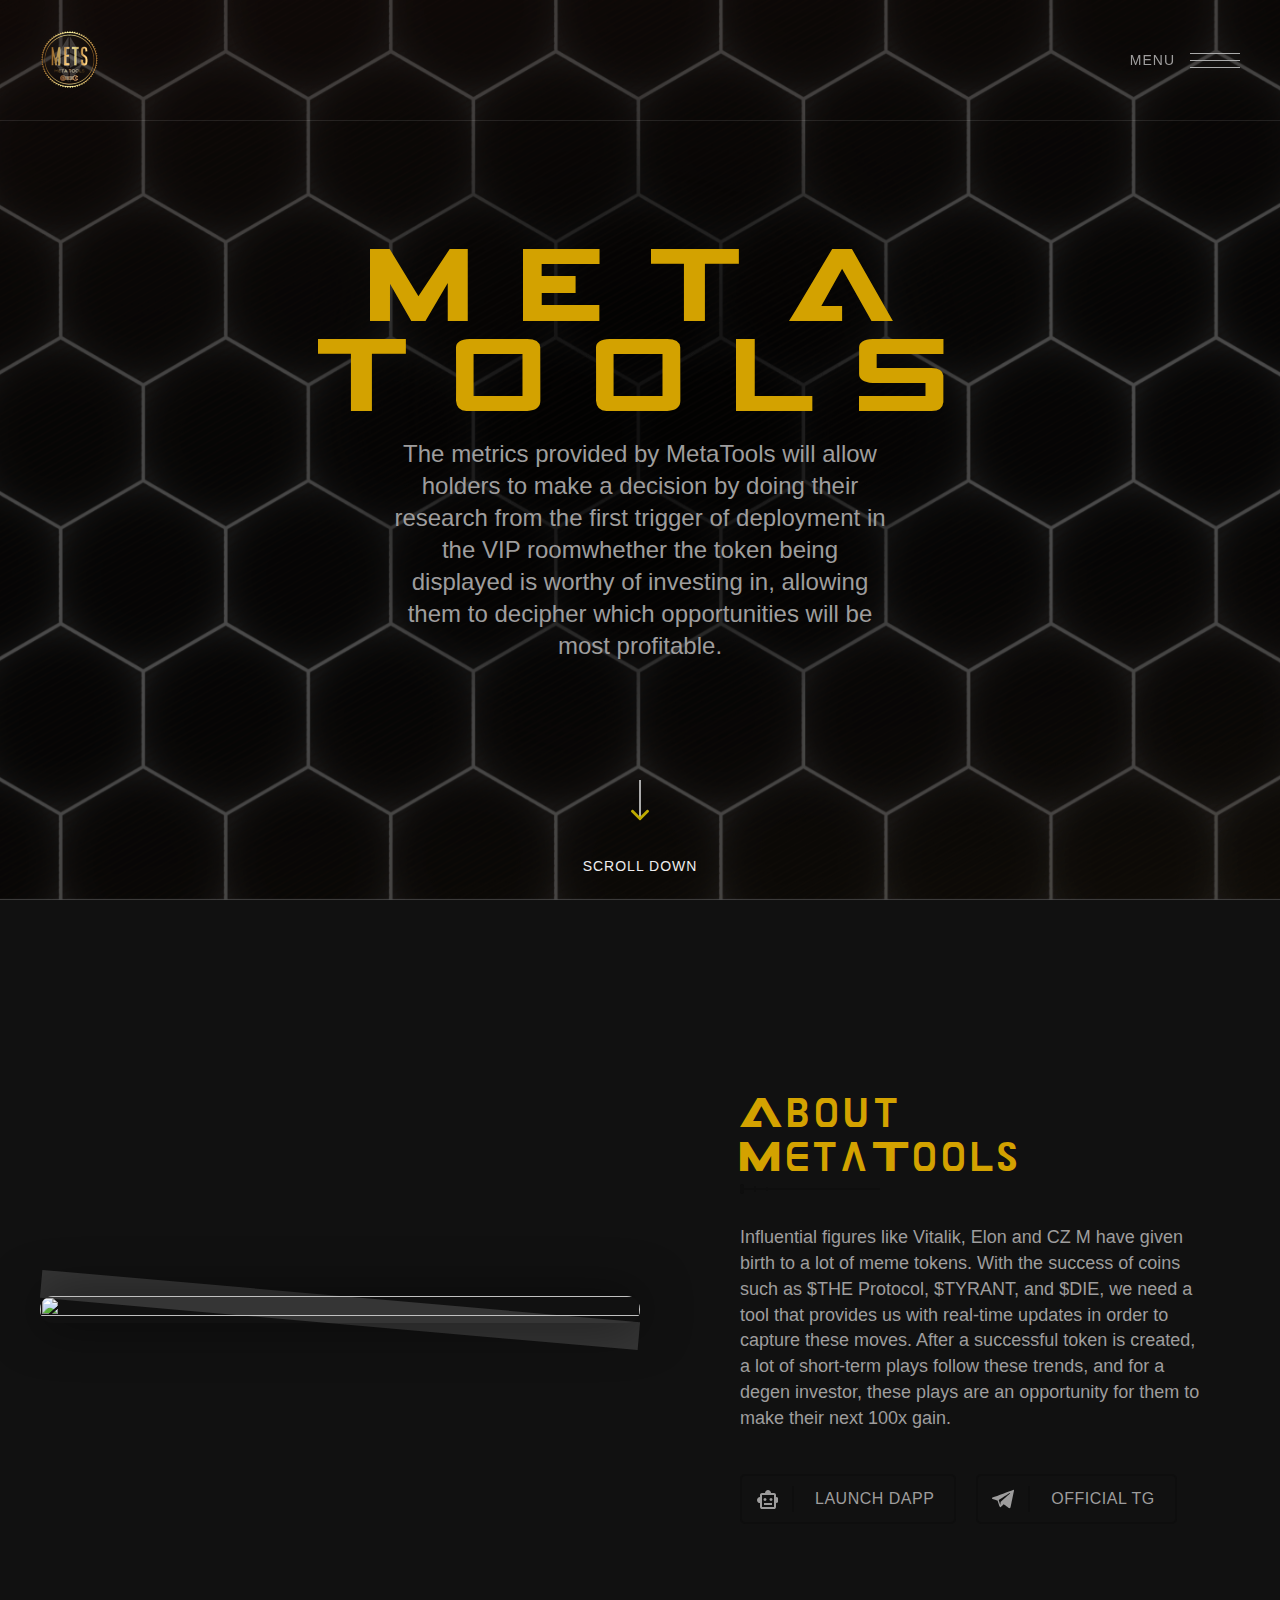
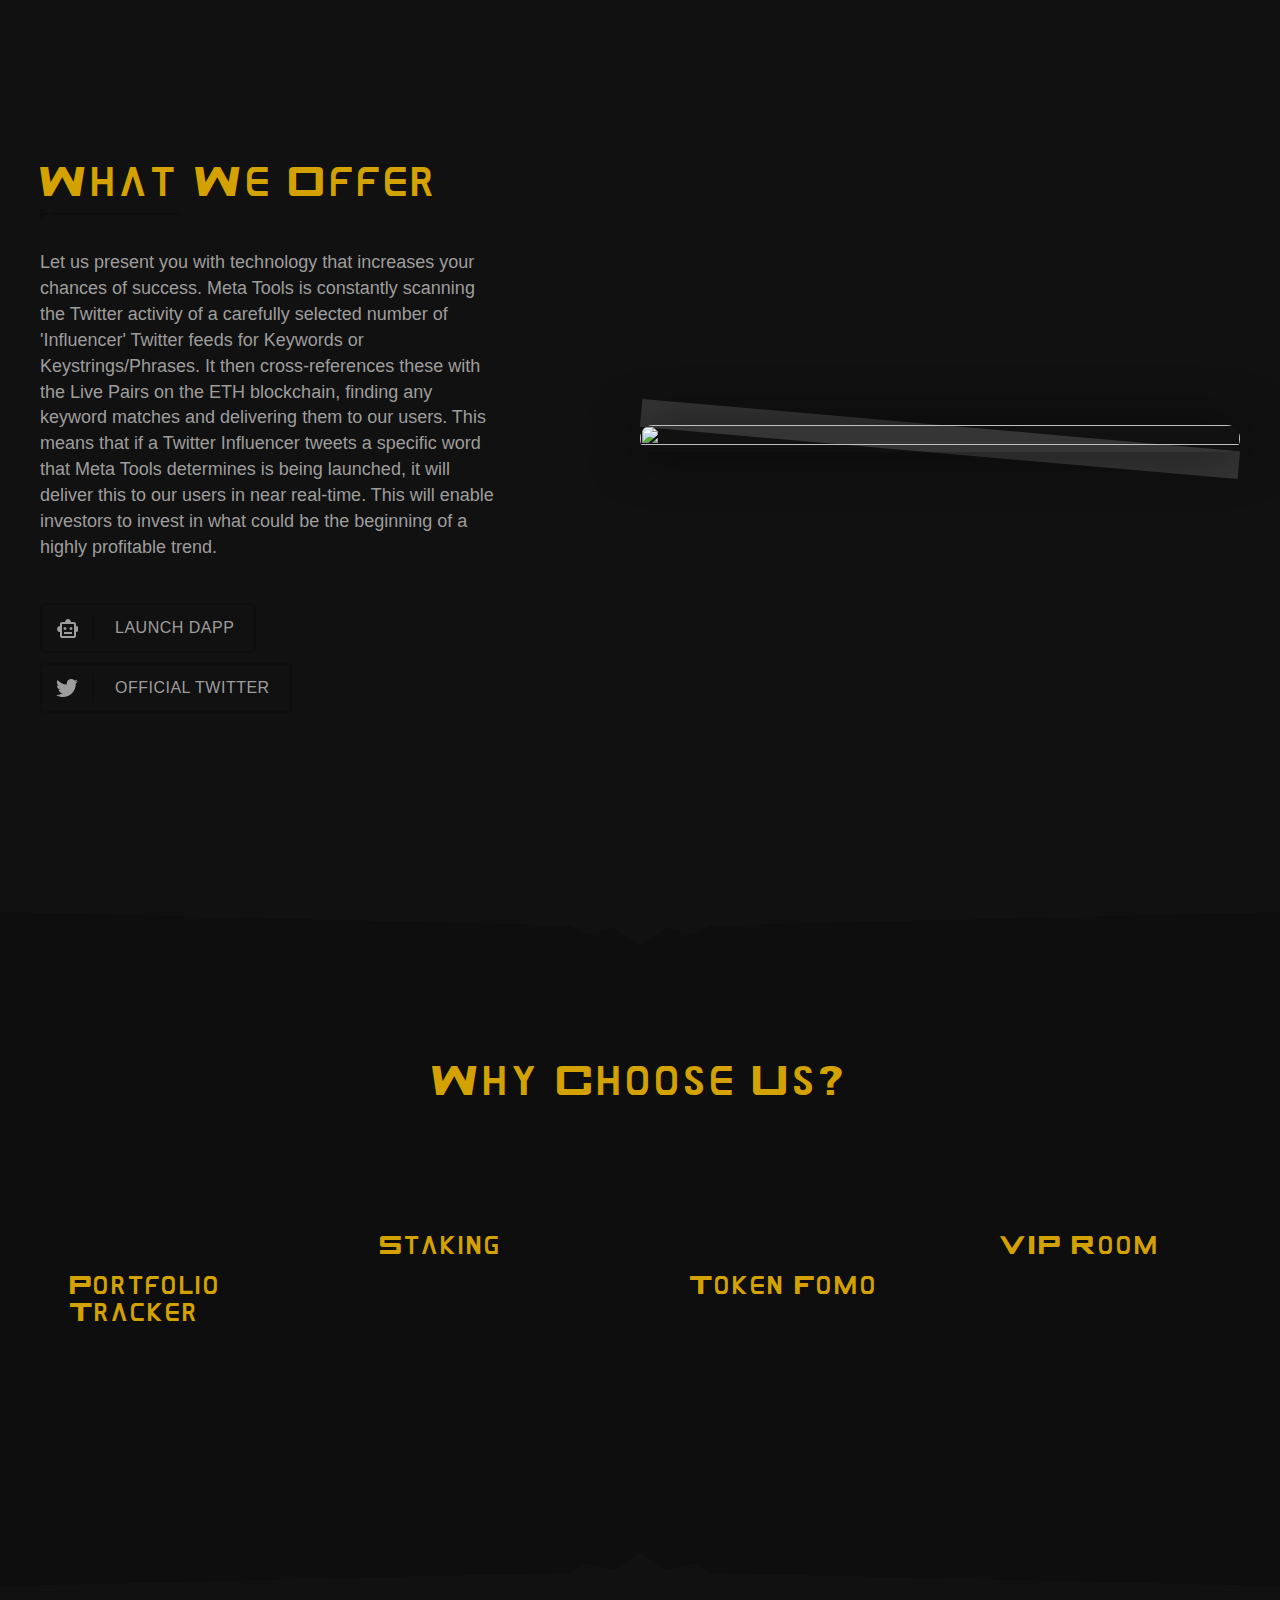
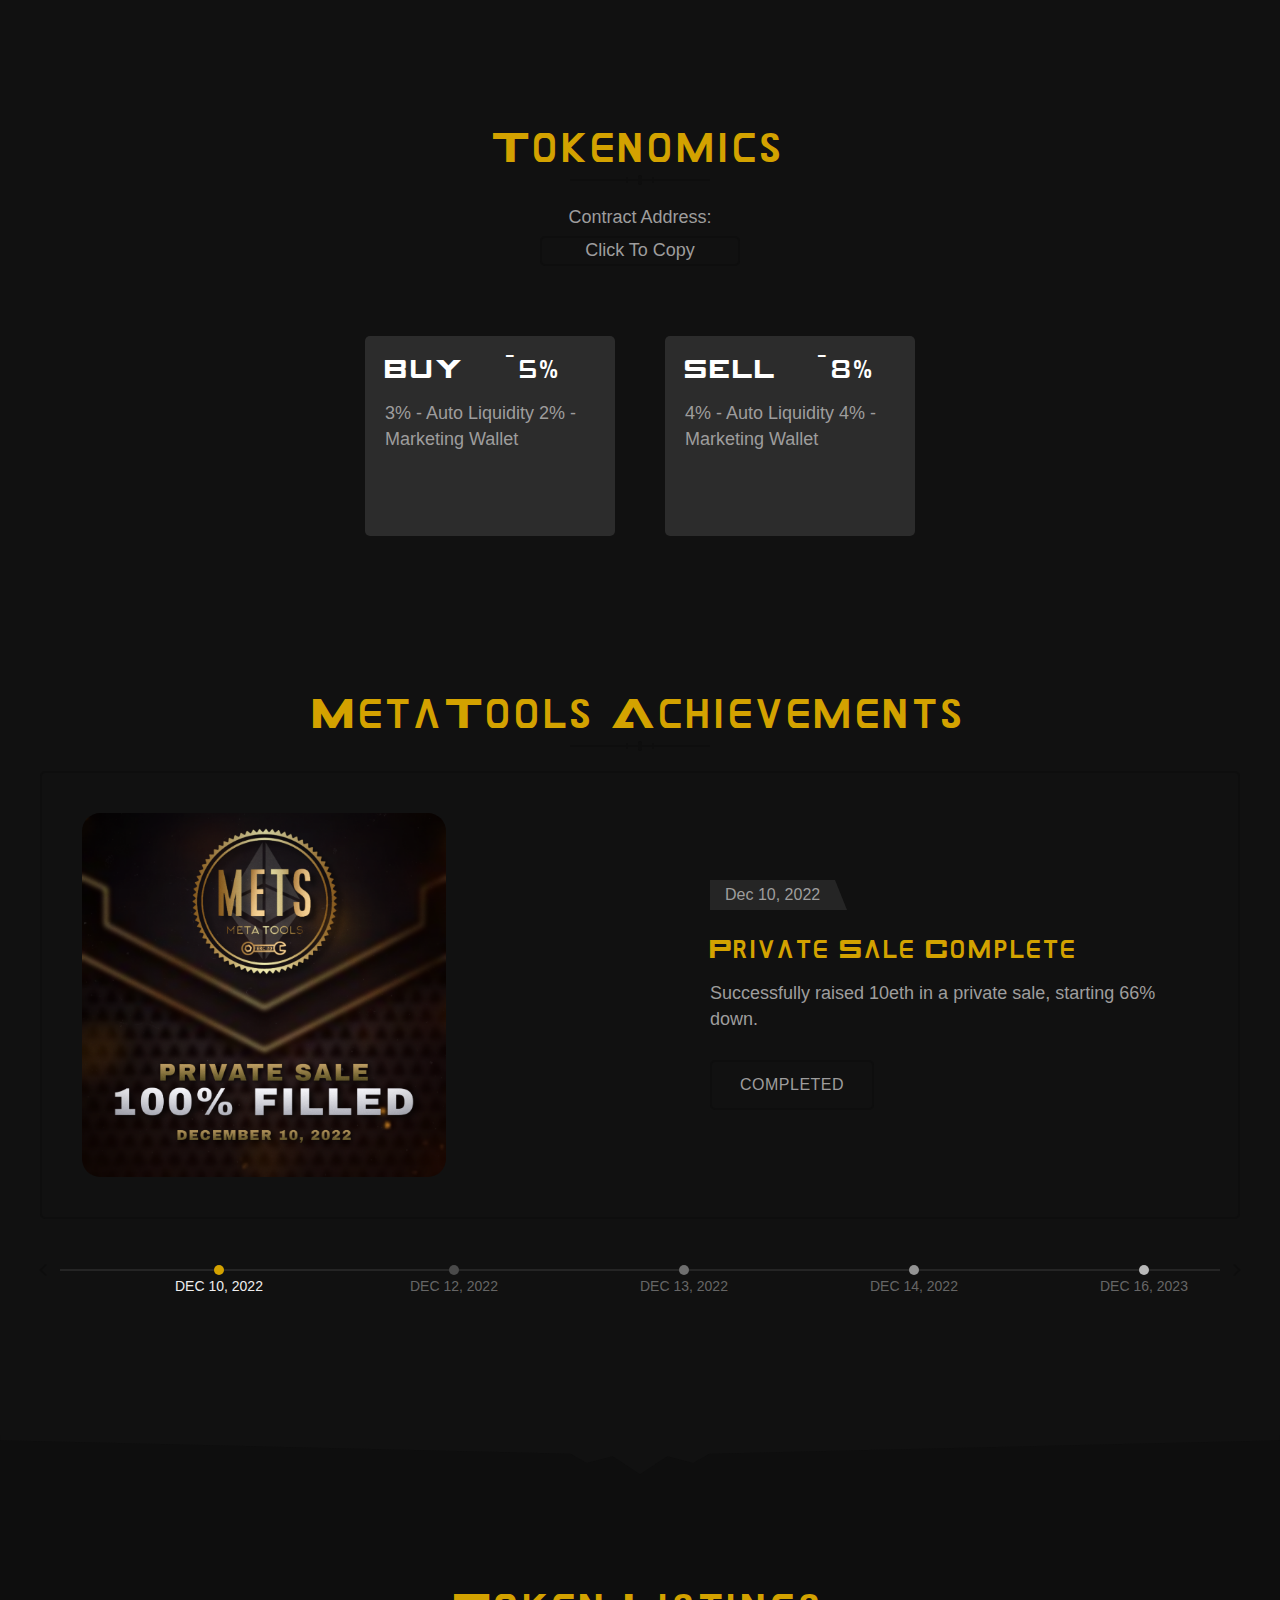
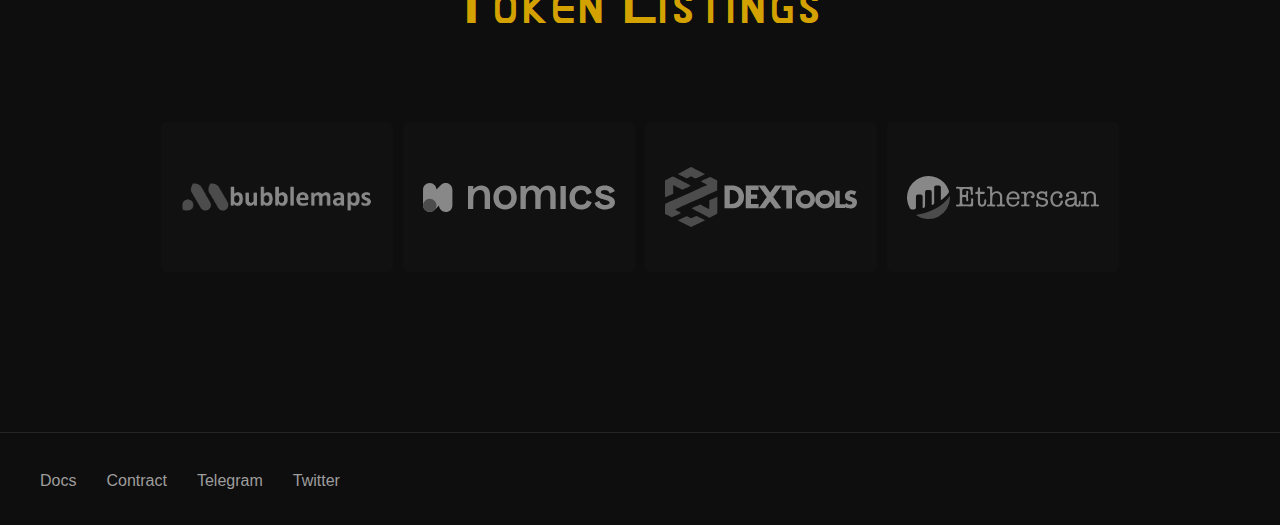
==== commit 0fd71e30: "Add files via upload" ====
--- a/index.html
+++ b/index.html
@@ -1,596 +1,1589 @@
 <!DOCTYPE html>
-<html lang="en">
+<html>
 
 <head>
-    <!-- Metas -->
-    <meta charset="utf-8">
-    <meta http-equiv="X-UA-Compatible" content="IE=edge" />
-    <meta name="viewport" content="width=device-width, initial-scale=1, maximum-scale=1" />
-    <meta name="keywords" content="" />
-    <meta name="description"
-        content="" />
-    <meta name="author" content="" />
-
-    <!-- Title  -->
-    <title>MetaTools | Home
-    </title>
-
-    <!-- Favicon -->
-    <link rel="shortcut icon" href="logo.png" title="Favicon" sizes="16x16" />
-
-    <!-- ====== bootstrap icons cdn ====== -->
-    <link rel="stylesheet" href="https://cdn.jsdelivr.net/npm/bootstrap-icons@1.7.2/font/bootstrap-icons.css">
-
-    <!-- bootstrap 5 -->
-    <link rel="stylesheet" href="assets/css/lib/bootstrap.min.css">
-
-    <!-- ====== font family ====== -->
-    <link href="https://fonts.googleapis.com/css2?family=Inter:wght@100;200;300;400;500;600;700;800;900&display=swap"
-        rel="stylesheet">
-
-    <link rel="stylesheet" href="assets/css/lib/all.min.css" />
-    <link rel="stylesheet" href="assets/css/lib/animate.css" />
-    <link rel="stylesheet" href="assets/css/lib/jquery.fancybox.css" />
-    <link rel="stylesheet" href="assets/css/lib/lity.css" />
-    <link rel="stylesheet" href="assets/css/lib/swiper.min.css" />
-    <!-- ====== global style ====== -->
-    <link rel="stylesheet" href="assets/css/style.css" />
-    <link rel="stylesheet" href="roadmap.css" />
-
-
-    <!-- ====== global style ====== -->
-    <link rel="stylesheet" href="assets/css/style.css" />
-    <!-- Google tag (gtag.js) -->
-    <script async src="https://www.googletagmanager.com/gtag/js?id=G-3M7N1WXGD2"></script>
-    <script>
-        window.dataLayer = window.dataLayer || [];
-
-        function gtag() {
-            dataLayer.push(arguments);
-        }
-        gtag('js', new Date());
-
-        gtag('config', 'G-3M7N1WXGD2');
-    </script>
-
-
-
-
+    <meta name="viewport" content="width=device-width" />
+    <meta charSet="utf-8" />
+    <link rel="preconnect" href="https://fonts.googleapis.com" />
+    <link rel="preconnect" href="https://fonts.gstatic.com" />
+    <link type="text/css" rel="stylesheet" href="css/plugins.css" />
+    <link type="text/css" rel="stylesheet" href="css/style.css?ver=1.1" />
+    <title>MetaTools ERC | HOME</title>
+    <link rel="apple-touch-icon" sizes="180x180" href="img/apple-touch-icon.png" />
+    <link rel="icon" type="image/png" sizes="32x32" href="img/favicon-32x32.png" />
+    <link rel="icon" type="image/png" sizes="16x16" href="img/favicon-16x16.png" />
+    <link rel="manifest" href="img/site.webmanifest" />
+    <meta name="next-head-count" content="12" />
+    <link rel="preconnect" href="https://fonts.gstatic.com" crossorigin />
+    <link rel="preload" href="next/static/css/1181ff20a73f2af0.css" as="style" />
+    <link rel="stylesheet" href="next/static/css/1181ff20a73f2af0.css" data-n-g="" /><noscript
+        data-n-css=""></noscript>
+    <script defer="" nomodule="" src="next/static/chunks/polyfills-5cd94c89d3acac5f.js"></script>
+    <script src="next/static/chunks/webpack-69bfa6990bb9e155.js" defer=""></script>
+    <script src="next/static/chunks/framework-a87821de553db91d.js" defer=""></script>
+    <script src="next/static/chunks/main-fc7d2f0e2098927e.js" defer=""></script>
+    <script src="next/static/chunks/pages/_app-2d5c51c241b20ca4.js" defer=""></script>
+    <script src="next/static/chunks/904-34183fc7683e7e5e.js" defer=""></script>
+    <script src="next/static/chunks/689-76e1136239106c15.js" defer=""></script>
+    <script src="next/static/chunks/pages/index-b662dc143ca1d3d7.js" defer=""></script>
+    <script src="next/static/JKcFyev5SaxDNVvAmvtzY/_buildManifest.js" defer=""></script>
+    <script src="next/static/JKcFyev5SaxDNVvAmvtzY/_ssgManifest.js" defer=""></script>
+    <script src="next/static/JKcFyev5SaxDNVvAmvtzY/_middlewareManifest.js" defer=""></script>
+    <link href="https://fonts.cdnfonts.com/css/gamecuben" rel="stylesheet">
+                
+    <style
+        data-href="https://fonts.googleapis.com/css2?family=Heebo:wght@100;200;300;400;500;600;700;800;900&family=Nunito:ital,wght@0,200;0,300;0,400;0,500;0,600;0,700;0,800;0,900;1,200;1,300;1,400;1,500;1,600;1,700;1,800;1,900&display=swap">
+        @font-face {
+            font-family: 'Heebo';
+            font-style: normal;
+            font-weight: 100;
+            font-display: swap;
+            src: url(https://fonts.gstatic.com/s/heebo/v21/NGSpv5_NC0k9P_v6ZUCbLRAHxK1EiS2ccQ.woff) format('woff')
+        }
+
+        @font-face {
+            font-family: 'Heebo';
+            font-style: normal;
+            font-weight: 200;
+            font-display: swap;
+            src: url(https://fonts.gstatic.com/s/heebo/v21/NGSpv5_NC0k9P_v6ZUCbLRAHxK1ECSyccQ.woff) format('woff')
+        }
+
+        @font-face {
+            font-family: 'Heebo';
+            font-style: normal;
+            font-weight: 300;
+            font-display: swap;
+            src: url(https://fonts.gstatic.com/s/heebo/v21/NGSpv5_NC0k9P_v6ZUCbLRAHxK1E1yyccQ.woff) format('woff')
+        }
+
+        @font-face {
+            font-family: 'Heebo';
+            font-style: normal;
+            font-weight: 400;
+            font-display: swap;
+            src: url(https://fonts.gstatic.com/s/heebo/v21/NGSpv5_NC0k9P_v6ZUCbLRAHxK1EiSyccQ.woff) format('woff')
+        }
+
+        @font-face {
+            font-family: 'Heebo';
+            font-style: normal;
+            font-weight: 500;
+            font-display: swap;
+            src: url(https://fonts.gstatic.com/s/heebo/v21/NGSpv5_NC0k9P_v6ZUCbLRAHxK1EuyyccQ.woff) format('woff')
+        }
+
+        @font-face {
+            font-family: 'Heebo';
+            font-style: normal;
+            font-weight: 600;
+            font-display: swap;
+            src: url(https://fonts.gstatic.com/s/heebo/v21/NGSpv5_NC0k9P_v6ZUCbLRAHxK1EVyuccQ.woff) format('woff')
+        }
+
+        @font-face {
+            font-family: 'Heebo';
+            font-style: normal;
+            font-weight: 700;
+            font-display: swap;
+            src: url(https://fonts.gstatic.com/s/heebo/v21/NGSpv5_NC0k9P_v6ZUCbLRAHxK1EbiuccQ.woff) format('woff')
+        }
+
+        @font-face {
+            font-family: 'Heebo';
+            font-style: normal;
+            font-weight: 800;
+            font-display: swap;
+            src: url(https://fonts.gstatic.com/s/heebo/v21/NGSpv5_NC0k9P_v6ZUCbLRAHxK1ECSuccQ.woff) format('woff')
+        }
+
+        @font-face {
+            font-family: 'Heebo';
+            font-style: normal;
+            font-weight: 900;
+            font-display: swap;
+            src: url(https://fonts.gstatic.com/s/heebo/v21/NGSpv5_NC0k9P_v6ZUCbLRAHxK1EICuccQ.woff) format('woff')
+        }
+
+        @font-face {
+            font-family: 'Nunito';
+            font-style: italic;
+            font-weight: 200;
+            font-display: swap;
+            src: url(https://fonts.gstatic.com/s/nunito/v25/XRXK3I6Li01BKofIMPyPbj8d7IEAGXNiLXA3iQ.woff) format('woff')
+        }
+
+        @font-face {
+            font-family: 'Nunito';
+            font-style: italic;
+            font-weight: 300;
+            font-display: swap;
+            src: url(https://fonts.gstatic.com/s/nunito/v25/XRXK3I6Li01BKofIMPyPbj8d7IEAGXNi83A3iQ.woff) format('woff')
+        }
+
+        @font-face {
+            font-family: 'Nunito';
+            font-style: italic;
+            font-weight: 400;
+            font-display: swap;
+            src: url(https://fonts.gstatic.com/s/nunito/v25/XRXK3I6Li01BKofIMPyPbj8d7IEAGXNirXA3iQ.woff) format('woff')
+        }
+
+        @font-face {
+            font-family: 'Nunito';
+            font-style: italic;
+            font-weight: 500;
+            font-display: swap;
+            src: url(https://fonts.gstatic.com/s/nunito/v25/XRXK3I6Li01BKofIMPyPbj8d7IEAGXNin3A3iQ.woff) format('woff')
+        }
+
+        @font-face {
+            font-family: 'Nunito';
+            font-style: italic;
+            font-weight: 600;
+            font-display: swap;
+            src: url(https://fonts.gstatic.com/s/nunito/v25/XRXK3I6Li01BKofIMPyPbj8d7IEAGXNic3c3iQ.woff) format('woff')
+        }
+
+        @font-face {
+            font-family: 'Nunito';
+            font-style: italic;
+            font-weight: 700;
+            font-display: swap;
+            src: url(https://fonts.gstatic.com/s/nunito/v25/XRXK3I6Li01BKofIMPyPbj8d7IEAGXNiSnc3iQ.woff) format('woff')
+        }
+
+        @font-face {
+            font-family: 'Nunito';
+            font-style: italic;
+            font-weight: 800;
+            font-display: swap;
+            src: url(https://fonts.gstatic.com/s/nunito/v25/XRXK3I6Li01BKofIMPyPbj8d7IEAGXNiLXc3iQ.woff) format('woff')
+        }
+
+        @font-face {
+            font-family: 'Nunito';
+            font-style: italic;
+            font-weight: 900;
+            font-display: swap;
+            src: url(https://fonts.gstatic.com/s/nunito/v25/XRXK3I6Li01BKofIMPyPbj8d7IEAGXNiBHc3iQ.woff) format('woff')
+        }
+
+        @font-face {
+            font-family: 'Nunito';
+            font-style: normal;
+            font-weight: 200;
+            font-display: swap;
+            src: url(https://fonts.gstatic.com/s/nunito/v25/XRXI3I6Li01BKofiOc5wtlZ2di8HDDshRTA.woff) format('woff')
+        }
+
+        @font-face {
+            font-family: 'Nunito';
+            font-style: normal;
+            font-weight: 300;
+            font-display: swap;
+            src: url(https://fonts.gstatic.com/s/nunito/v25/XRXI3I6Li01BKofiOc5wtlZ2di8HDOUhRTA.woff) format('woff')
+        }
+
+        @font-face {
+            font-family: 'Nunito';
+            font-style: normal;
+            font-weight: 400;
+            font-display: swap;
+            src: url(https://fonts.gstatic.com/s/nunito/v25/XRXI3I6Li01BKofiOc5wtlZ2di8HDLshRTA.woff) format('woff')
+        }
+
+        @font-face {
+            font-family: 'Nunito';
+            font-style: normal;
+            font-weight: 500;
+            font-display: swap;
+            src: url(https://fonts.gstatic.com/s/nunito/v25/XRXI3I6Li01BKofiOc5wtlZ2di8HDIkhRTA.woff) format('woff')
+        }
+
+        @font-face {
+            font-family: 'Nunito';
+            font-style: normal;
+            font-weight: 600;
+            font-display: swap;
+            src: url(https://fonts.gstatic.com/s/nunito/v25/XRXI3I6Li01BKofiOc5wtlZ2di8HDGUmRTA.woff) format('woff')
+        }
+
+        @font-face {
+            font-family: 'Nunito';
+            font-style: normal;
+            font-weight: 700;
+            font-display: swap;
+            src: url(https://fonts.gstatic.com/s/nunito/v25/XRXI3I6Li01BKofiOc5wtlZ2di8HDFwmRTA.woff) format('woff')
+        }
+
+        @font-face {
+            font-family: 'Nunito';
+            font-style: normal;
+            font-weight: 800;
+            font-display: swap;
+            src: url(https://fonts.gstatic.com/s/nunito/v25/XRXI3I6Li01BKofiOc5wtlZ2di8HDDsmRTA.woff) format('woff')
+        }
+
+        @font-face {
+            font-family: 'Nunito';
+            font-style: normal;
+            font-weight: 900;
+            font-display: swap;
+            src: url(https://fonts.gstatic.com/s/nunito/v25/XRXI3I6Li01BKofiOc5wtlZ2di8HDBImRTA.woff) format('woff')
+        }
+
+        @font-face {
+            font-family: 'Heebo';
+            font-style: normal;
+            font-weight: 100;
+            font-display: swap;
+            src: url(https://fonts.gstatic.com/s/heebo/v21/NGS6v5_NC0k9P9H0TbFhsqMA6aw.woff2) format('woff2');
+            unicode-range: U+0590-05FF, U+200C-2010, U+20AA, U+25CC, U+FB1D-FB4F
+        }
+
+        @font-face {
+            font-family: 'Heebo';
+            font-style: normal;
+            font-weight: 100;
+            font-display: swap;
+            src: url(https://fonts.gstatic.com/s/heebo/v21/NGS6v5_NC0k9P9H2TbFhsqMA.woff2) format('woff2');
+            unicode-range: U+0000-00FF, U+0131, U+0152-0153, U+02BB-02BC, U+02C6, U+02DA, U+02DC, U+2000-206F, U+2074, U+20AC, U+2122, U+2191, U+2193, U+2212, U+2215, U+FEFF, U+FFFD
+        }
+
+        @font-face {
+            font-family: 'Heebo';
+            font-style: normal;
+            font-weight: 200;
+            font-display: swap;
+            src: url(https://fonts.gstatic.com/s/heebo/v21/NGS6v5_NC0k9P9H0TbFhsqMA6aw.woff2) format('woff2');
+            unicode-range: U+0590-05FF, U+200C-2010, U+20AA, U+25CC, U+FB1D-FB4F
+        }
+
+        @font-face {
+            font-family: 'Heebo';
+            font-style: normal;
+            font-weight: 200;
+            font-display: swap;
+            src: url(https://fonts.gstatic.com/s/heebo/v21/NGS6v5_NC0k9P9H2TbFhsqMA.woff2) format('woff2');
+            unicode-range: U+0000-00FF, U+0131, U+0152-0153, U+02BB-02BC, U+02C6, U+02DA, U+02DC, U+2000-206F, U+2074, U+20AC, U+2122, U+2191, U+2193, U+2212, U+2215, U+FEFF, U+FFFD
+        }
+
+        @font-face {
+            font-family: 'Heebo';
+            font-style: normal;
+            font-weight: 300;
+            font-display: swap;
+            src: url(https://fonts.gstatic.com/s/heebo/v21/NGS6v5_NC0k9P9H0TbFhsqMA6aw.woff2) format('woff2');
+            unicode-range: U+0590-05FF, U+200C-2010, U+20AA, U+25CC, U+FB1D-FB4F
+        }
+
+        @font-face {
+            font-family: 'Heebo';
+            font-style: normal;
+            font-weight: 300;
+            font-display: swap;
+            src: url(https://fonts.gstatic.com/s/heebo/v21/NGS6v5_NC0k9P9H2TbFhsqMA.woff2) format('woff2');
+            unicode-range: U+0000-00FF, U+0131, U+0152-0153, U+02BB-02BC, U+02C6, U+02DA, U+02DC, U+2000-206F, U+2074, U+20AC, U+2122, U+2191, U+2193, U+2212, U+2215, U+FEFF, U+FFFD
+        }
+
+        @font-face {
+            font-family: 'Heebo';
+            font-style: normal;
+            font-weight: 400;
+            font-display: swap;
+            src: url(https://fonts.gstatic.com/s/heebo/v21/NGS6v5_NC0k9P9H0TbFhsqMA6aw.woff2) format('woff2');
+            unicode-range: U+0590-05FF, U+200C-2010, U+20AA, U+25CC, U+FB1D-FB4F
+        }
+
+        @font-face {
+            font-family: 'Heebo';
+            font-style: normal;
+            font-weight: 400;
+            font-display: swap;
+            src: url(https://fonts.gstatic.com/s/heebo/v21/NGS6v5_NC0k9P9H2TbFhsqMA.woff2) format('woff2');
+            unicode-range: U+0000-00FF, U+0131, U+0152-0153, U+02BB-02BC, U+02C6, U+02DA, U+02DC, U+2000-206F, U+2074, U+20AC, U+2122, U+2191, U+2193, U+2212, U+2215, U+FEFF, U+FFFD
+        }
+
+        @font-face {
+            font-family: 'Heebo';
+            font-style: normal;
+            font-weight: 500;
+            font-display: swap;
+            src: url(https://fonts.gstatic.com/s/heebo/v21/NGS6v5_NC0k9P9H0TbFhsqMA6aw.woff2) format('woff2');
+            unicode-range: U+0590-05FF, U+200C-2010, U+20AA, U+25CC, U+FB1D-FB4F
+        }
+
+        @font-face {
+            font-family: 'Heebo';
+            font-style: normal;
+            font-weight: 500;
+            font-display: swap;
+            src: url(https://fonts.gstatic.com/s/heebo/v21/NGS6v5_NC0k9P9H2TbFhsqMA.woff2) format('woff2');
+            unicode-range: U+0000-00FF, U+0131, U+0152-0153, U+02BB-02BC, U+02C6, U+02DA, U+02DC, U+2000-206F, U+2074, U+20AC, U+2122, U+2191, U+2193, U+2212, U+2215, U+FEFF, U+FFFD
+        }
+
+        @font-face {
+            font-family: 'Heebo';
+            font-style: normal;
+            font-weight: 600;
+            font-display: swap;
+            src: url(https://fonts.gstatic.com/s/heebo/v21/NGS6v5_NC0k9P9H0TbFhsqMA6aw.woff2) format('woff2');
+            unicode-range: U+0590-05FF, U+200C-2010, U+20AA, U+25CC, U+FB1D-FB4F
+        }
+
+        @font-face {
+            font-family: 'Heebo';
+            font-style: normal;
+            font-weight: 600;
+            font-display: swap;
+            src: url(https://fonts.gstatic.com/s/heebo/v21/NGS6v5_NC0k9P9H2TbFhsqMA.woff2) format('woff2');
+            unicode-range: U+0000-00FF, U+0131, U+0152-0153, U+02BB-02BC, U+02C6, U+02DA, U+02DC, U+2000-206F, U+2074, U+20AC, U+2122, U+2191, U+2193, U+2212, U+2215, U+FEFF, U+FFFD
+        }
+
+        @font-face {
+            font-family: 'Heebo';
+            font-style: normal;
+            font-weight: 700;
+            font-display: swap;
+            src: url(https://fonts.gstatic.com/s/heebo/v21/NGS6v5_NC0k9P9H0TbFhsqMA6aw.woff2) format('woff2');
+            unicode-range: U+0590-05FF, U+200C-2010, U+20AA, U+25CC, U+FB1D-FB4F
+        }
+
+        @font-face {
+            font-family: 'Heebo';
+            font-style: normal;
+            font-weight: 700;
+            font-display: swap;
+            src: url(https://fonts.gstatic.com/s/heebo/v21/NGS6v5_NC0k9P9H2TbFhsqMA.woff2) format('woff2');
+            unicode-range: U+0000-00FF, U+0131, U+0152-0153, U+02BB-02BC, U+02C6, U+02DA, U+02DC, U+2000-206F, U+2074, U+20AC, U+2122, U+2191, U+2193, U+2212, U+2215, U+FEFF, U+FFFD
+        }
+
+        @font-face {
+            font-family: 'Heebo';
+            font-style: normal;
+            font-weight: 800;
+            font-display: swap;
+            src: url(https://fonts.gstatic.com/s/heebo/v21/NGS6v5_NC0k9P9H0TbFhsqMA6aw.woff2) format('woff2');
+            unicode-range: U+0590-05FF, U+200C-2010, U+20AA, U+25CC, U+FB1D-FB4F
+        }
+
+        @font-face {
+            font-family: 'Heebo';
+            font-style: normal;
+            font-weight: 800;
+            font-display: swap;
+            src: url(https://fonts.gstatic.com/s/heebo/v21/NGS6v5_NC0k9P9H2TbFhsqMA.woff2) format('woff2');
+            unicode-range: U+0000-00FF, U+0131, U+0152-0153, U+02BB-02BC, U+02C6, U+02DA, U+02DC, U+2000-206F, U+2074, U+20AC, U+2122, U+2191, U+2193, U+2212, U+2215, U+FEFF, U+FFFD
+        }
+
+        @font-face {
+            font-family: 'Heebo';
+            font-style: normal;
+            font-weight: 900;
+            font-display: swap;
+            src: url(https://fonts.gstatic.com/s/heebo/v21/NGS6v5_NC0k9P9H0TbFhsqMA6aw.woff2) format('woff2');
+            unicode-range: U+0590-05FF, U+200C-2010, U+20AA, U+25CC, U+FB1D-FB4F
+        }
+
+        @font-face {
+            font-family: 'Heebo';
+            font-style: normal;
+            font-weight: 900;
+            font-display: swap;
+            src: url(https://fonts.gstatic.com/s/heebo/v21/NGS6v5_NC0k9P9H2TbFhsqMA.woff2) format('woff2');
+            unicode-range: U+0000-00FF, U+0131, U+0152-0153, U+02BB-02BC, U+02C6, U+02DA, U+02DC, U+2000-206F, U+2074, U+20AC, U+2122, U+2191, U+2193, U+2212, U+2215, U+FEFF, U+FFFD
+        }
+
+        @font-face {
+            font-family: 'Nunito';
+            font-style: italic;
+            font-weight: 200;
+            font-display: swap;
+            src: url(https://fonts.gstatic.com/s/nunito/v25/XRXX3I6Li01BKofIMNaORs7nczIHNHI.woff2) format('woff2');
+            unicode-range: U+0460-052F, U+1C80-1C88, U+20B4, U+2DE0-2DFF, U+A640-A69F, U+FE2E-FE2F
+        }
+
+        @font-face {
+            font-family: 'Nunito';
+            font-style: italic;
+            font-weight: 200;
+            font-display: swap;
+            src: url(https://fonts.gstatic.com/s/nunito/v25/XRXX3I6Li01BKofIMNaHRs7nczIHNHI.woff2) format('woff2');
+            unicode-range: U+0301, U+0400-045F, U+0490-0491, U+04B0-04B1, U+2116
+        }
+
+        @font-face {
+            font-family: 'Nunito';
+            font-style: italic;
+            font-weight: 200;
+            font-display: swap;
+            src: url(https://fonts.gstatic.com/s/nunito/v25/XRXX3I6Li01BKofIMNaMRs7nczIHNHI.woff2) format('woff2');
+            unicode-range: U+0102-0103, U+0110-0111, U+0128-0129, U+0168-0169, U+01A0-01A1, U+01AF-01B0, U+1EA0-1EF9, U+20AB
+        }
+
+        @font-face {
+            font-family: 'Nunito';
+            font-style: italic;
+            font-weight: 200;
+            font-display: swap;
+            src: url(https://fonts.gstatic.com/s/nunito/v25/XRXX3I6Li01BKofIMNaNRs7nczIHNHI.woff2) format('woff2');
+            unicode-range: U+0100-024F, U+0259, U+1E00-1EFF, U+2020, U+20A0-20AB, U+20AD-20CF, U+2113, U+2C60-2C7F, U+A720-A7FF
+        }
+
+        @font-face {
+            font-family: 'Nunito';
+            font-style: italic;
+            font-weight: 200;
+            font-display: swap;
+            src: url(https://fonts.gstatic.com/s/nunito/v25/XRXX3I6Li01BKofIMNaDRs7nczIH.woff2) format('woff2');
+            unicode-range: U+0000-00FF, U+0131, U+0152-0153, U+02BB-02BC, U+02C6, U+02DA, U+02DC, U+2000-206F, U+2074, U+20AC, U+2122, U+2191, U+2193, U+2212, U+2215, U+FEFF, U+FFFD
+        }
+
+        @font-face {
+            font-family: 'Nunito';
+            font-style: italic;
+            font-weight: 300;
+            font-display: swap;
+            src: url(https://fonts.gstatic.com/s/nunito/v25/XRXX3I6Li01BKofIMNaORs7nczIHNHI.woff2) format('woff2');
+            unicode-range: U+0460-052F, U+1C80-1C88, U+20B4, U+2DE0-2DFF, U+A640-A69F, U+FE2E-FE2F
+        }
+
+        @font-face {
+            font-family: 'Nunito';
+            font-style: italic;
+            font-weight: 300;
+            font-display: swap;
+            src: url(https://fonts.gstatic.com/s/nunito/v25/XRXX3I6Li01BKofIMNaHRs7nczIHNHI.woff2) format('woff2');
+            unicode-range: U+0301, U+0400-045F, U+0490-0491, U+04B0-04B1, U+2116
+        }
+
+        @font-face {
+            font-family: 'Nunito';
+            font-style: italic;
+            font-weight: 300;
+            font-display: swap;
+            src: url(https://fonts.gstatic.com/s/nunito/v25/XRXX3I6Li01BKofIMNaMRs7nczIHNHI.woff2) format('woff2');
+            unicode-range: U+0102-0103, U+0110-0111, U+0128-0129, U+0168-0169, U+01A0-01A1, U+01AF-01B0, U+1EA0-1EF9, U+20AB
+        }
+
+        @font-face {
+            font-family: 'Nunito';
+            font-style: italic;
+            font-weight: 300;
+            font-display: swap;
+            src: url(https://fonts.gstatic.com/s/nunito/v25/XRXX3I6Li01BKofIMNaNRs7nczIHNHI.woff2) format('woff2');
+            unicode-range: U+0100-024F, U+0259, U+1E00-1EFF, U+2020, U+20A0-20AB, U+20AD-20CF, U+2113, U+2C60-2C7F, U+A720-A7FF
+        }
+
+        @font-face {
+            font-family: 'Nunito';
+            font-style: italic;
+            font-weight: 300;
+            font-display: swap;
+            src: url(https://fonts.gstatic.com/s/nunito/v25/XRXX3I6Li01BKofIMNaDRs7nczIH.woff2) format('woff2');
+            unicode-range: U+0000-00FF, U+0131, U+0152-0153, U+02BB-02BC, U+02C6, U+02DA, U+02DC, U+2000-206F, U+2074, U+20AC, U+2122, U+2191, U+2193, U+2212, U+2215, U+FEFF, U+FFFD
+        }
+
+        @font-face {
+            font-family: 'Nunito';
+            font-style: italic;
+            font-weight: 400;
+            font-display: swap;
+            src: url(https://fonts.gstatic.com/s/nunito/v25/XRXX3I6Li01BKofIMNaORs7nczIHNHI.woff2) format('woff2');
+            unicode-range: U+0460-052F, U+1C80-1C88, U+20B4, U+2DE0-2DFF, U+A640-A69F, U+FE2E-FE2F
+        }
+
+        @font-face {
+            font-family: 'Nunito';
+            font-style: italic;
+            font-weight: 400;
+            font-display: swap;
+            src: url(https://fonts.gstatic.com/s/nunito/v25/XRXX3I6Li01BKofIMNaHRs7nczIHNHI.woff2) format('woff2');
+            unicode-range: U+0301, U+0400-045F, U+0490-0491, U+04B0-04B1, U+2116
+        }
+
+        @font-face {
+            font-family: 'Nunito';
+            font-style: italic;
+            font-weight: 400;
+            font-display: swap;
+            src: url(https://fonts.gstatic.com/s/nunito/v25/XRXX3I6Li01BKofIMNaMRs7nczIHNHI.woff2) format('woff2');
+            unicode-range: U+0102-0103, U+0110-0111, U+0128-0129, U+0168-0169, U+01A0-01A1, U+01AF-01B0, U+1EA0-1EF9, U+20AB
+        }
+
+        @font-face {
+            font-family: 'Nunito';
+            font-style: italic;
+            font-weight: 400;
+            font-display: swap;
+            src: url(https://fonts.gstatic.com/s/nunito/v25/XRXX3I6Li01BKofIMNaNRs7nczIHNHI.woff2) format('woff2');
+            unicode-range: U+0100-024F, U+0259, U+1E00-1EFF, U+2020, U+20A0-20AB, U+20AD-20CF, U+2113, U+2C60-2C7F, U+A720-A7FF
+        }
+
+        @font-face {
+            font-family: 'Nunito';
+            font-style: italic;
+            font-weight: 400;
+            font-display: swap;
+            src: url(https://fonts.gstatic.com/s/nunito/v25/XRXX3I6Li01BKofIMNaDRs7nczIH.woff2) format('woff2');
+            unicode-range: U+0000-00FF, U+0131, U+0152-0153, U+02BB-02BC, U+02C6, U+02DA, U+02DC, U+2000-206F, U+2074, U+20AC, U+2122, U+2191, U+2193, U+2212, U+2215, U+FEFF, U+FFFD
+        }
+
+        @font-face {
+            font-family: 'Nunito';
+            font-style: italic;
+            font-weight: 500;
+            font-display: swap;
+            src: url(https://fonts.gstatic.com/s/nunito/v25/XRXX3I6Li01BKofIMNaORs7nczIHNHI.woff2) format('woff2');
+            unicode-range: U+0460-052F, U+1C80-1C88, U+20B4, U+2DE0-2DFF, U+A640-A69F, U+FE2E-FE2F
+        }
+
+        @font-face {
+            font-family: 'Nunito';
+            font-style: italic;
+            font-weight: 500;
+            font-display: swap;
+            src: url(https://fonts.gstatic.com/s/nunito/v25/XRXX3I6Li01BKofIMNaHRs7nczIHNHI.woff2) format('woff2');
+            unicode-range: U+0301, U+0400-045F, U+0490-0491, U+04B0-04B1, U+2116
+        }
+
+        @font-face {
+            font-family: 'Nunito';
+            font-style: italic;
+            font-weight: 500;
+            font-display: swap;
+            src: url(https://fonts.gstatic.com/s/nunito/v25/XRXX3I6Li01BKofIMNaMRs7nczIHNHI.woff2) format('woff2');
+            unicode-range: U+0102-0103, U+0110-0111, U+0128-0129, U+0168-0169, U+01A0-01A1, U+01AF-01B0, U+1EA0-1EF9, U+20AB
+        }
+
+        @font-face {
+            font-family: 'Nunito';
+            font-style: italic;
+            font-weight: 500;
+            font-display: swap;
+            src: url(https://fonts.gstatic.com/s/nunito/v25/XRXX3I6Li01BKofIMNaNRs7nczIHNHI.woff2) format('woff2');
+            unicode-range: U+0100-024F, U+0259, U+1E00-1EFF, U+2020, U+20A0-20AB, U+20AD-20CF, U+2113, U+2C60-2C7F, U+A720-A7FF
+        }
+
+        @font-face {
+            font-family: 'Nunito';
+            font-style: italic;
+            font-weight: 500;
+            font-display: swap;
+            src: url(https://fonts.gstatic.com/s/nunito/v25/XRXX3I6Li01BKofIMNaDRs7nczIH.woff2) format('woff2');
+            unicode-range: U+0000-00FF, U+0131, U+0152-0153, U+02BB-02BC, U+02C6, U+02DA, U+02DC, U+2000-206F, U+2074, U+20AC, U+2122, U+2191, U+2193, U+2212, U+2215, U+FEFF, U+FFFD
+        }
+
+        @font-face {
+            font-family: 'Nunito';
+            font-style: italic;
+            font-weight: 600;
+            font-display: swap;
+            src: url(https://fonts.gstatic.com/s/nunito/v25/XRXX3I6Li01BKofIMNaORs7nczIHNHI.woff2) format('woff2');
+            unicode-range: U+0460-052F, U+1C80-1C88, U+20B4, U+2DE0-2DFF, U+A640-A69F, U+FE2E-FE2F
+        }
+
+        @font-face {
+            font-family: 'Nunito';
+            font-style: italic;
+            font-weight: 600;
+            font-display: swap;
+            src: url(https://fonts.gstatic.com/s/nunito/v25/XRXX3I6Li01BKofIMNaHRs7nczIHNHI.woff2) format('woff2');
+            unicode-range: U+0301, U+0400-045F, U+0490-0491, U+04B0-04B1, U+2116
+        }
+
+        @font-face {
+            font-family: 'Nunito';
+            font-style: italic;
+            font-weight: 600;
+            font-display: swap;
+            src: url(https://fonts.gstatic.com/s/nunito/v25/XRXX3I6Li01BKofIMNaMRs7nczIHNHI.woff2) format('woff2');
+            unicode-range: U+0102-0103, U+0110-0111, U+0128-0129, U+0168-0169, U+01A0-01A1, U+01AF-01B0, U+1EA0-1EF9, U+20AB
+        }
+
+        @font-face {
+            font-family: 'Nunito';
+            font-style: italic;
+            font-weight: 600;
+            font-display: swap;
+            src: url(https://fonts.gstatic.com/s/nunito/v25/XRXX3I6Li01BKofIMNaNRs7nczIHNHI.woff2) format('woff2');
+            unicode-range: U+0100-024F, U+0259, U+1E00-1EFF, U+2020, U+20A0-20AB, U+20AD-20CF, U+2113, U+2C60-2C7F, U+A720-A7FF
+        }
+
+        @font-face {
+            font-family: 'Nunito';
+            font-style: italic;
+            font-weight: 600;
+            font-display: swap;
+            src: url(https://fonts.gstatic.com/s/nunito/v25/XRXX3I6Li01BKofIMNaDRs7nczIH.woff2) format('woff2');
+            unicode-range: U+0000-00FF, U+0131, U+0152-0153, U+02BB-02BC, U+02C6, U+02DA, U+02DC, U+2000-206F, U+2074, U+20AC, U+2122, U+2191, U+2193, U+2212, U+2215, U+FEFF, U+FFFD
+        }
+
+        @font-face {
+            font-family: 'Nunito';
+            font-style: italic;
+            font-weight: 700;
+            font-display: swap;
+            src: url(https://fonts.gstatic.com/s/nunito/v25/XRXX3I6Li01BKofIMNaORs7nczIHNHI.woff2) format('woff2');
+            unicode-range: U+0460-052F, U+1C80-1C88, U+20B4, U+2DE0-2DFF, U+A640-A69F, U+FE2E-FE2F
+        }
+
+        @font-face {
+            font-family: 'Nunito';
+            font-style: italic;
+            font-weight: 700;
+            font-display: swap;
+            src: url(https://fonts.gstatic.com/s/nunito/v25/XRXX3I6Li01BKofIMNaHRs7nczIHNHI.woff2) format('woff2');
+            unicode-range: U+0301, U+0400-045F, U+0490-0491, U+04B0-04B1, U+2116
+        }
+
+        @font-face {
+            font-family: 'Nunito';
+            font-style: italic;
+            font-weight: 700;
+            font-display: swap;
+            src: url(https://fonts.gstatic.com/s/nunito/v25/XRXX3I6Li01BKofIMNaMRs7nczIHNHI.woff2) format('woff2');
+            unicode-range: U+0102-0103, U+0110-0111, U+0128-0129, U+0168-0169, U+01A0-01A1, U+01AF-01B0, U+1EA0-1EF9, U+20AB
+        }
+
+        @font-face {
+            font-family: 'Nunito';
+            font-style: italic;
+            font-weight: 700;
+            font-display: swap;
+            src: url(https://fonts.gstatic.com/s/nunito/v25/XRXX3I6Li01BKofIMNaNRs7nczIHNHI.woff2) format('woff2');
+            unicode-range: U+0100-024F, U+0259, U+1E00-1EFF, U+2020, U+20A0-20AB, U+20AD-20CF, U+2113, U+2C60-2C7F, U+A720-A7FF
+        }
+
+        @font-face {
+            font-family: 'Nunito';
+            font-style: italic;
+            font-weight: 700;
+            font-display: swap;
+            src: url(https://fonts.gstatic.com/s/nunito/v25/XRXX3I6Li01BKofIMNaDRs7nczIH.woff2) format('woff2');
+            unicode-range: U+0000-00FF, U+0131, U+0152-0153, U+02BB-02BC, U+02C6, U+02DA, U+02DC, U+2000-206F, U+2074, U+20AC, U+2122, U+2191, U+2193, U+2212, U+2215, U+FEFF, U+FFFD
+        }
+
+        @font-face {
+            font-family: 'Nunito';
+            font-style: italic;
+            font-weight: 800;
+            font-display: swap;
+            src: url(https://fonts.gstatic.com/s/nunito/v25/XRXX3I6Li01BKofIMNaORs7nczIHNHI.woff2) format('woff2');
+            unicode-range: U+0460-052F, U+1C80-1C88, U+20B4, U+2DE0-2DFF, U+A640-A69F, U+FE2E-FE2F
+        }
+
+        @font-face {
+            font-family: 'Nunito';
+            font-style: italic;
+            font-weight: 800;
+            font-display: swap;
+            src: url(https://fonts.gstatic.com/s/nunito/v25/XRXX3I6Li01BKofIMNaHRs7nczIHNHI.woff2) format('woff2');
+            unicode-range: U+0301, U+0400-045F, U+0490-0491, U+04B0-04B1, U+2116
+        }
+
+        @font-face {
+            font-family: 'Nunito';
+            font-style: italic;
+            font-weight: 800;
+            font-display: swap;
+            src: url(https://fonts.gstatic.com/s/nunito/v25/XRXX3I6Li01BKofIMNaMRs7nczIHNHI.woff2) format('woff2');
+            unicode-range: U+0102-0103, U+0110-0111, U+0128-0129, U+0168-0169, U+01A0-01A1, U+01AF-01B0, U+1EA0-1EF9, U+20AB
+        }
+
+        @font-face {
+            font-family: 'Nunito';
+            font-style: italic;
+            font-weight: 800;
+            font-display: swap;
+            src: url(https://fonts.gstatic.com/s/nunito/v25/XRXX3I6Li01BKofIMNaNRs7nczIHNHI.woff2) format('woff2');
+            unicode-range: U+0100-024F, U+0259, U+1E00-1EFF, U+2020, U+20A0-20AB, U+20AD-20CF, U+2113, U+2C60-2C7F, U+A720-A7FF
+        }
+
+        @font-face {
+            font-family: 'Nunito';
+            font-style: italic;
+            font-weight: 800;
+            font-display: swap;
+            src: url(https://fonts.gstatic.com/s/nunito/v25/XRXX3I6Li01BKofIMNaDRs7nczIH.woff2) format('woff2');
+            unicode-range: U+0000-00FF, U+0131, U+0152-0153, U+02BB-02BC, U+02C6, U+02DA, U+02DC, U+2000-206F, U+2074, U+20AC, U+2122, U+2191, U+2193, U+2212, U+2215, U+FEFF, U+FFFD
+        }
+
+        @font-face {
+            font-family: 'Nunito';
+            font-style: italic;
+            font-weight: 900;
+            font-display: swap;
+            src: url(https://fonts.gstatic.com/s/nunito/v25/XRXX3I6Li01BKofIMNaORs7nczIHNHI.woff2) format('woff2');
+            unicode-range: U+0460-052F, U+1C80-1C88, U+20B4, U+2DE0-2DFF, U+A640-A69F, U+FE2E-FE2F
+        }
+
+        @font-face {
+            font-family: 'Nunito';
+            font-style: italic;
+            font-weight: 900;
+            font-display: swap;
+            src: url(https://fonts.gstatic.com/s/nunito/v25/XRXX3I6Li01BKofIMNaHRs7nczIHNHI.woff2) format('woff2');
+            unicode-range: U+0301, U+0400-045F, U+0490-0491, U+04B0-04B1, U+2116
+        }
+
+        @font-face {
+            font-family: 'Nunito';
+            font-style: italic;
+            font-weight: 900;
+            font-display: swap;
+            src: url(https://fonts.gstatic.com/s/nunito/v25/XRXX3I6Li01BKofIMNaMRs7nczIHNHI.woff2) format('woff2');
+            unicode-range: U+0102-0103, U+0110-0111, U+0128-0129, U+0168-0169, U+01A0-01A1, U+01AF-01B0, U+1EA0-1EF9, U+20AB
+        }
+
+        @font-face {
+            font-family: 'Nunito';
+            font-style: italic;
+            font-weight: 900;
+            font-display: swap;
+            src: url(https://fonts.gstatic.com/s/nunito/v25/XRXX3I6Li01BKofIMNaNRs7nczIHNHI.woff2) format('woff2');
+            unicode-range: U+0100-024F, U+0259, U+1E00-1EFF, U+2020, U+20A0-20AB, U+20AD-20CF, U+2113, U+2C60-2C7F, U+A720-A7FF
+        }
+
+        @font-face {
+            font-family: 'Nunito';
+            font-style: italic;
+            font-weight: 900;
+            font-display: swap;
+            src: url(https://fonts.gstatic.com/s/nunito/v25/XRXX3I6Li01BKofIMNaDRs7nczIH.woff2) format('woff2');
+            unicode-range: U+0000-00FF, U+0131, U+0152-0153, U+02BB-02BC, U+02C6, U+02DA, U+02DC, U+2000-206F, U+2074, U+20AC, U+2122, U+2191, U+2193, U+2212, U+2215, U+FEFF, U+FFFD
+        }
+
+        @font-face {
+            font-family: 'Nunito';
+            font-style: normal;
+            font-weight: 200;
+            font-display: swap;
+            src: url(https://fonts.gstatic.com/s/nunito/v25/XRXV3I6Li01BKofIOOaBTMnFcQIG.woff2) format('woff2');
+            unicode-range: U+0460-052F, U+1C80-1C88, U+20B4, U+2DE0-2DFF, U+A640-A69F, U+FE2E-FE2F
+        }
+
+        @font-face {
+            font-family: 'Nunito';
+            font-style: normal;
+            font-weight: 200;
+            font-display: swap;
+            src: url(https://fonts.gstatic.com/s/nunito/v25/XRXV3I6Li01BKofIMeaBTMnFcQIG.woff2) format('woff2');
+            unicode-range: U+0301, U+0400-045F, U+0490-0491, U+04B0-04B1, U+2116
+        }
+
+        @font-face {
+            font-family: 'Nunito';
+            font-style: normal;
+            font-weight: 200;
+            font-display: swap;
+            src: url(https://fonts.gstatic.com/s/nunito/v25/XRXV3I6Li01BKofIOuaBTMnFcQIG.woff2) format('woff2');
+            unicode-range: U+0102-0103, U+0110-0111, U+0128-0129, U+0168-0169, U+01A0-01A1, U+01AF-01B0, U+1EA0-1EF9, U+20AB
+        }
+
+        @font-face {
+            font-family: 'Nunito';
+            font-style: normal;
+            font-weight: 200;
+            font-display: swap;
+            src: url(https://fonts.gstatic.com/s/nunito/v25/XRXV3I6Li01BKofIO-aBTMnFcQIG.woff2) format('woff2');
+            unicode-range: U+0100-024F, U+0259, U+1E00-1EFF, U+2020, U+20A0-20AB, U+20AD-20CF, U+2113, U+2C60-2C7F, U+A720-A7FF
+        }
+
+        @font-face {
+            font-family: 'Nunito';
+            font-style: normal;
+            font-weight: 200;
+            font-display: swap;
+            src: url(https://fonts.gstatic.com/s/nunito/v25/XRXV3I6Li01BKofINeaBTMnFcQ.woff2) format('woff2');
+            unicode-range: U+0000-00FF, U+0131, U+0152-0153, U+02BB-02BC, U+02C6, U+02DA, U+02DC, U+2000-206F, U+2074, U+20AC, U+2122, U+2191, U+2193, U+2212, U+2215, U+FEFF, U+FFFD
+        }
+
+        @font-face {
+            font-family: 'Nunito';
+            font-style: normal;
+            font-weight: 300;
+            font-display: swap;
+            src: url(https://fonts.gstatic.com/s/nunito/v25/XRXV3I6Li01BKofIOOaBTMnFcQIG.woff2) format('woff2');
+            unicode-range: U+0460-052F, U+1C80-1C88, U+20B4, U+2DE0-2DFF, U+A640-A69F, U+FE2E-FE2F
+        }
+
+        @font-face {
+            font-family: 'Nunito';
+            font-style: normal;
+            font-weight: 300;
+            font-display: swap;
+            src: url(https://fonts.gstatic.com/s/nunito/v25/XRXV3I6Li01BKofIMeaBTMnFcQIG.woff2) format('woff2');
+            unicode-range: U+0301, U+0400-045F, U+0490-0491, U+04B0-04B1, U+2116
+        }
+
+        @font-face {
+            font-family: 'Nunito';
+            font-style: normal;
+            font-weight: 300;
+            font-display: swap;
+            src: url(https://fonts.gstatic.com/s/nunito/v25/XRXV3I6Li01BKofIOuaBTMnFcQIG.woff2) format('woff2');
+            unicode-range: U+0102-0103, U+0110-0111, U+0128-0129, U+0168-0169, U+01A0-01A1, U+01AF-01B0, U+1EA0-1EF9, U+20AB
+        }
+
+        @font-face {
+            font-family: 'Nunito';
+            font-style: normal;
+            font-weight: 300;
+            font-display: swap;
+            src: url(https://fonts.gstatic.com/s/nunito/v25/XRXV3I6Li01BKofIO-aBTMnFcQIG.woff2) format('woff2');
+            unicode-range: U+0100-024F, U+0259, U+1E00-1EFF, U+2020, U+20A0-20AB, U+20AD-20CF, U+2113, U+2C60-2C7F, U+A720-A7FF
+        }
+
+        @font-face {
+            font-family: 'Nunito';
+            font-style: normal;
+            font-weight: 300;
+            font-display: swap;
+            src: url(https://fonts.gstatic.com/s/nunito/v25/XRXV3I6Li01BKofINeaBTMnFcQ.woff2) format('woff2');
+            unicode-range: U+0000-00FF, U+0131, U+0152-0153, U+02BB-02BC, U+02C6, U+02DA, U+02DC, U+2000-206F, U+2074, U+20AC, U+2122, U+2191, U+2193, U+2212, U+2215, U+FEFF, U+FFFD
+        }
+
+        @font-face {
+            font-family: 'Nunito';
+            font-style: normal;
+            font-weight: 400;
+            font-display: swap;
+            src: url(https://fonts.gstatic.com/s/nunito/v25/XRXV3I6Li01BKofIOOaBTMnFcQIG.woff2) format('woff2');
+            unicode-range: U+0460-052F, U+1C80-1C88, U+20B4, U+2DE0-2DFF, U+A640-A69F, U+FE2E-FE2F
+        }
+
+        @font-face {
+            font-family: 'Nunito';
+            font-style: normal;
+            font-weight: 400;
+            font-display: swap;
+            src: url(https://fonts.gstatic.com/s/nunito/v25/XRXV3I6Li01BKofIMeaBTMnFcQIG.woff2) format('woff2');
+            unicode-range: U+0301, U+0400-045F, U+0490-0491, U+04B0-04B1, U+2116
+        }
+
+        @font-face {
+            font-family: 'Nunito';
+            font-style: normal;
+            font-weight: 400;
+            font-display: swap;
+            src: url(https://fonts.gstatic.com/s/nunito/v25/XRXV3I6Li01BKofIOuaBTMnFcQIG.woff2) format('woff2');
+            unicode-range: U+0102-0103, U+0110-0111, U+0128-0129, U+0168-0169, U+01A0-01A1, U+01AF-01B0, U+1EA0-1EF9, U+20AB
+        }
+
+        @font-face {
+            font-family: 'Nunito';
+            font-style: normal;
+            font-weight: 400;
+            font-display: swap;
+            src: url(https://fonts.gstatic.com/s/nunito/v25/XRXV3I6Li01BKofIO-aBTMnFcQIG.woff2) format('woff2');
+            unicode-range: U+0100-024F, U+0259, U+1E00-1EFF, U+2020, U+20A0-20AB, U+20AD-20CF, U+2113, U+2C60-2C7F, U+A720-A7FF
+        }
+
+        @font-face {
+            font-family: 'Nunito';
+            font-style: normal;
+            font-weight: 400;
+            font-display: swap;
+            src: url(https://fonts.gstatic.com/s/nunito/v25/XRXV3I6Li01BKofINeaBTMnFcQ.woff2) format('woff2');
+            unicode-range: U+0000-00FF, U+0131, U+0152-0153, U+02BB-02BC, U+02C6, U+02DA, U+02DC, U+2000-206F, U+2074, U+20AC, U+2122, U+2191, U+2193, U+2212, U+2215, U+FEFF, U+FFFD
+        }
+
+        @font-face {
+            font-family: 'Nunito';
+            font-style: normal;
+            font-weight: 500;
+            font-display: swap;
+            src: url(https://fonts.gstatic.com/s/nunito/v25/XRXV3I6Li01BKofIOOaBTMnFcQIG.woff2) format('woff2');
+            unicode-range: U+0460-052F, U+1C80-1C88, U+20B4, U+2DE0-2DFF, U+A640-A69F, U+FE2E-FE2F
+        }
+
+        @font-face {
+            font-family: 'Nunito';
+            font-style: normal;
+            font-weight: 500;
+            font-display: swap;
+            src: url(https://fonts.gstatic.com/s/nunito/v25/XRXV3I6Li01BKofIMeaBTMnFcQIG.woff2) format('woff2');
+            unicode-range: U+0301, U+0400-045F, U+0490-0491, U+04B0-04B1, U+2116
+        }
+
+        @font-face {
+            font-family: 'Nunito';
+            font-style: normal;
+            font-weight: 500;
+            font-display: swap;
+            src: url(https://fonts.gstatic.com/s/nunito/v25/XRXV3I6Li01BKofIOuaBTMnFcQIG.woff2) format('woff2');
+            unicode-range: U+0102-0103, U+0110-0111, U+0128-0129, U+0168-0169, U+01A0-01A1, U+01AF-01B0, U+1EA0-1EF9, U+20AB
+        }
+
+        @font-face {
+            font-family: 'Nunito';
+            font-style: normal;
+            font-weight: 500;
+            font-display: swap;
+            src: url(https://fonts.gstatic.com/s/nunito/v25/XRXV3I6Li01BKofIO-aBTMnFcQIG.woff2) format('woff2');
+            unicode-range: U+0100-024F, U+0259, U+1E00-1EFF, U+2020, U+20A0-20AB, U+20AD-20CF, U+2113, U+2C60-2C7F, U+A720-A7FF
+        }
+
+        @font-face {
+            font-family: 'Nunito';
+            font-style: normal;
+            font-weight: 500;
+            font-display: swap;
+            src: url(https://fonts.gstatic.com/s/nunito/v25/XRXV3I6Li01BKofINeaBTMnFcQ.woff2) format('woff2');
+            unicode-range: U+0000-00FF, U+0131, U+0152-0153, U+02BB-02BC, U+02C6, U+02DA, U+02DC, U+2000-206F, U+2074, U+20AC, U+2122, U+2191, U+2193, U+2212, U+2215, U+FEFF, U+FFFD
+        }
+
+        @font-face {
+            font-family: 'Nunito';
+            font-style: normal;
+            font-weight: 600;
+            font-display: swap;
+            src: url(https://fonts.gstatic.com/s/nunito/v25/XRXV3I6Li01BKofIOOaBTMnFcQIG.woff2) format('woff2');
+            unicode-range: U+0460-052F, U+1C80-1C88, U+20B4, U+2DE0-2DFF, U+A640-A69F, U+FE2E-FE2F
+        }
+
+        @font-face {
+            font-family: 'Nunito';
+            font-style: normal;
+            font-weight: 600;
+            font-display: swap;
+            src: url(https://fonts.gstatic.com/s/nunito/v25/XRXV3I6Li01BKofIMeaBTMnFcQIG.woff2) format('woff2');
+            unicode-range: U+0301, U+0400-045F, U+0490-0491, U+04B0-04B1, U+2116
+        }
+
+        @font-face {
+            font-family: 'Nunito';
+            font-style: normal;
+            font-weight: 600;
+            font-display: swap;
+            src: url(https://fonts.gstatic.com/s/nunito/v25/XRXV3I6Li01BKofIOuaBTMnFcQIG.woff2) format('woff2');
+            unicode-range: U+0102-0103, U+0110-0111, U+0128-0129, U+0168-0169, U+01A0-01A1, U+01AF-01B0, U+1EA0-1EF9, U+20AB
+        }
+
+        @font-face {
+            font-family: 'Nunito';
+            font-style: normal;
+            font-weight: 600;
+            font-display: swap;
+            src: url(https://fonts.gstatic.com/s/nunito/v25/XRXV3I6Li01BKofIO-aBTMnFcQIG.woff2) format('woff2');
+            unicode-range: U+0100-024F, U+0259, U+1E00-1EFF, U+2020, U+20A0-20AB, U+20AD-20CF, U+2113, U+2C60-2C7F, U+A720-A7FF
+        }
+
+        @font-face {
+            font-family: 'Nunito';
+            font-style: normal;
+            font-weight: 600;
+            font-display: swap;
+            src: url(https://fonts.gstatic.com/s/nunito/v25/XRXV3I6Li01BKofINeaBTMnFcQ.woff2) format('woff2');
+            unicode-range: U+0000-00FF, U+0131, U+0152-0153, U+02BB-02BC, U+02C6, U+02DA, U+02DC, U+2000-206F, U+2074, U+20AC, U+2122, U+2191, U+2193, U+2212, U+2215, U+FEFF, U+FFFD
+        }
+
+        @font-face {
+            font-family: 'Nunito';
+            font-style: normal;
+            font-weight: 700;
+            font-display: swap;
+            src: url(https://fonts.gstatic.com/s/nunito/v25/XRXV3I6Li01BKofIOOaBTMnFcQIG.woff2) format('woff2');
+            unicode-range: U+0460-052F, U+1C80-1C88, U+20B4, U+2DE0-2DFF, U+A640-A69F, U+FE2E-FE2F
+        }
+
+        @font-face {
+            font-family: 'Nunito';
+            font-style: normal;
+            font-weight: 700;
+            font-display: swap;
+            src: url(https://fonts.gstatic.com/s/nunito/v25/XRXV3I6Li01BKofIMeaBTMnFcQIG.woff2) format('woff2');
+            unicode-range: U+0301, U+0400-045F, U+0490-0491, U+04B0-04B1, U+2116
+        }
+
+        @font-face {
+            font-family: 'Nunito';
+            font-style: normal;
+            font-weight: 700;
+            font-display: swap;
+            src: url(https://fonts.gstatic.com/s/nunito/v25/XRXV3I6Li01BKofIOuaBTMnFcQIG.woff2) format('woff2');
+            unicode-range: U+0102-0103, U+0110-0111, U+0128-0129, U+0168-0169, U+01A0-01A1, U+01AF-01B0, U+1EA0-1EF9, U+20AB
+        }
+
+        @font-face {
+            font-family: 'Nunito';
+            font-style: normal;
+            font-weight: 700;
+            font-display: swap;
+            src: url(https://fonts.gstatic.com/s/nunito/v25/XRXV3I6Li01BKofIO-aBTMnFcQIG.woff2) format('woff2');
+            unicode-range: U+0100-024F, U+0259, U+1E00-1EFF, U+2020, U+20A0-20AB, U+20AD-20CF, U+2113, U+2C60-2C7F, U+A720-A7FF
+        }
+
+        @font-face {
+            font-family: 'Nunito';
+            font-style: normal;
+            font-weight: 700;
+            font-display: swap;
+            src: url(https://fonts.gstatic.com/s/nunito/v25/XRXV3I6Li01BKofINeaBTMnFcQ.woff2) format('woff2');
+            unicode-range: U+0000-00FF, U+0131, U+0152-0153, U+02BB-02BC, U+02C6, U+02DA, U+02DC, U+2000-206F, U+2074, U+20AC, U+2122, U+2191, U+2193, U+2212, U+2215, U+FEFF, U+FFFD
+        }
+
+        @font-face {
+            font-family: 'Nunito';
+            font-style: normal;
+            font-weight: 800;
+            font-display: swap;
+            src: url(https://fonts.gstatic.com/s/nunito/v25/XRXV3I6Li01BKofIOOaBTMnFcQIG.woff2) format('woff2');
+            unicode-range: U+0460-052F, U+1C80-1C88, U+20B4, U+2DE0-2DFF, U+A640-A69F, U+FE2E-FE2F
+        }
+
+        @font-face {
+            font-family: 'Nunito';
+            font-style: normal;
+            font-weight: 800;
+            font-display: swap;
+            src: url(https://fonts.gstatic.com/s/nunito/v25/XRXV3I6Li01BKofIMeaBTMnFcQIG.woff2) format('woff2');
+            unicode-range: U+0301, U+0400-045F, U+0490-0491, U+04B0-04B1, U+2116
+        }
+
+        @font-face {
+            font-family: 'Nunito';
+            font-style: normal;
+            font-weight: 800;
+            font-display: swap;
+            src: url(https://fonts.gstatic.com/s/nunito/v25/XRXV3I6Li01BKofIOuaBTMnFcQIG.woff2) format('woff2');
+            unicode-range: U+0102-0103, U+0110-0111, U+0128-0129, U+0168-0169, U+01A0-01A1, U+01AF-01B0, U+1EA0-1EF9, U+20AB
+        }
+
+        @font-face {
+            font-family: 'Nunito';
+            font-style: normal;
+            font-weight: 800;
+            font-display: swap;
+            src: url(https://fonts.gstatic.com/s/nunito/v25/XRXV3I6Li01BKofIO-aBTMnFcQIG.woff2) format('woff2');
+            unicode-range: U+0100-024F, U+0259, U+1E00-1EFF, U+2020, U+20A0-20AB, U+20AD-20CF, U+2113, U+2C60-2C7F, U+A720-A7FF
+        }
+
+        @font-face {
+            font-family: 'Nunito';
+            font-style: normal;
+            font-weight: 800;
+            font-display: swap;
+            src: url(https://fonts.gstatic.com/s/nunito/v25/XRXV3I6Li01BKofINeaBTMnFcQ.woff2) format('woff2');
+            unicode-range: U+0000-00FF, U+0131, U+0152-0153, U+02BB-02BC, U+02C6, U+02DA, U+02DC, U+2000-206F, U+2074, U+20AC, U+2122, U+2191, U+2193, U+2212, U+2215, U+FEFF, U+FFFD
+        }
+
+        @font-face {
+            font-family: 'Nunito';
+            font-style: normal;
+            font-weight: 900;
+            font-display: swap;
+            src: url(https://fonts.gstatic.com/s/nunito/v25/XRXV3I6Li01BKofIOOaBTMnFcQIG.woff2) format('woff2');
+            unicode-range: U+0460-052F, U+1C80-1C88, U+20B4, U+2DE0-2DFF, U+A640-A69F, U+FE2E-FE2F
+        }
+
+        @font-face {
+            font-family: 'Nunito';
+            font-style: normal;
+            font-weight: 900;
+            font-display: swap;
+            src: url(https://fonts.gstatic.com/s/nunito/v25/XRXV3I6Li01BKofIMeaBTMnFcQIG.woff2) format('woff2');
+            unicode-range: U+0301, U+0400-045F, U+0490-0491, U+04B0-04B1, U+2116
+        }
+
+        @font-face {
+            font-family: 'Nunito';
+            font-style: normal;
+            font-weight: 900;
+            font-display: swap;
+            src: url(https://fonts.gstatic.com/s/nunito/v25/XRXV3I6Li01BKofIOuaBTMnFcQIG.woff2) format('woff2');
+            unicode-range: U+0102-0103, U+0110-0111, U+0128-0129, U+0168-0169, U+01A0-01A1, U+01AF-01B0, U+1EA0-1EF9, U+20AB
+        }
+
+        @font-face {
+            font-family: 'Nunito';
+            font-style: normal;
+            font-weight: 900;
+            font-display: swap;
+            src: url(https://fonts.gstatic.com/s/nunito/v25/XRXV3I6Li01BKofIO-aBTMnFcQIG.woff2) format('woff2');
+            unicode-range: U+0100-024F, U+0259, U+1E00-1EFF, U+2020, U+20A0-20AB, U+20AD-20CF, U+2113, U+2C60-2C7F, U+A720-A7FF
+        }
+
+        @font-face {
+            font-family: 'Nunito';
+            font-style: normal;
+            font-weight: 900;
+            font-display: swap;
+            src: url(https://fonts.gstatic.com/s/nunito/v25/XRXV3I6Li01BKofINeaBTMnFcQ.woff2) format('woff2');
+            unicode-range: U+0000-00FF, U+0131, U+0152-0153, U+02BB-02BC, U+02C6, U+02DA, U+02DC, U+2000-206F, U+2074, U+20AC, U+2122, U+2191, U+2193, U+2212, U+2215, U+FEFF, U+FFFD
+        }
+    </style>
 </head>
 
-<body class="home-onePage">
-
-    <!-- ====== start loading page ====== -->
-    <div id="preloader">
-    </div>
-    <!-- ====== end loading page ====== -->
-
-    <!-- ====== start top navbar ====== -->
-
-        <div class="container">
-            <div class="content text-white">
-                <span class="btn sm-butn bg-white py-0 px-2 me-2 fs-10px">
-                </span>
-            </div>
-        </div>
-    </div>
-    <!-- ====== end top navbar ====== -->
-
-    <!-- ====== start navbar ====== -->
-    <nav class="navbar navbar-expand-lg navbar-light style-4" id="main-nav">
-        <div class="container">
-            <a class="navbar-brand" href="#" data-scroll-nav="0">
-                <img width="100%" height="100%" src="logo_header.png" alt="">
-            </a>
-            <button class="navbar-toggler" type="button" data-bs-toggle="collapse"
-                data-bs-target="#navbarSupportedContent" aria-controls="navbarSupportedContent" aria-expanded="false"
-                aria-label="Toggle navigation">
-                <span class="navbar-toggler-icon"></span>
-            </button>
-            <div class="collapse navbar-collapse" id="navbarSupportedContent">
-                <ul class="navbar-nav m-auto mb-2 mb-lg-0 text-uppercase">
-                    <!-- <li class="nav-item dropdown">
-                        <a class="nav-link active" href="#home">
-                            Home
-                        </a>
-                    </li> -->
-                    <li class="nav-item">
-                        <a class="nav-link" href="#">
-                           HOME
-                        </a>
-                    </li>
-                    <li class="nav-item">
-                        <a class="nav-link" href="ROADMAP.pdf" target="_blank">
-                            Roadmap
-                        </a>
-                    </li>
-                    <li class="nav-item">
-                        <a class="nav-link" href="#" >
-                            NFTs
-                        </a>
-                    </li>
-                    <li class="nav-item">
-                        <a class="nav-link" href="#" >
-                            BotRoom
-                        </a>
-                    </li>
-                    <li class="nav-item">
-                        <a class="nav-link" href="whitepaper.pdf" target="_blank">
-                            Whitepaper
-                        </a>
-                    </li>
-                    <li class="nav-item">
-                        <a class="nav-link" href="https://github.com/SpyWolfNetwork/KYCs/blob/main/KYC_%20MetaTools_(No_contract).pdf"
-                            target="_blank">
-                            KYC
-                        </a>
-                    </li>
-                    <li class="nav-item">
-                        <a class="nav-link" href="https://github.com/SpyWolfNetwork/Smart_Contract_Audits/blob/main/December_2022/MetaTools_0x7adc29cec54b124a7E8E1B1415DFf95DDD13B173.pdf"
-                            target="_blank">
-                            Audit
-                        </a>
-                    </li>
-
-                    <li class="nav-item">
-                        <a class="nav-link" href="https://link.medium.com/hmek6iXdCvb"
-                            target="_blank">
-                            Medium
-                        </a>
-                    </li>
-
-
-                </ul>
-                <div class="nav-side">
-                    <div class="d-flex align-items-center">
-                        <a href="https://dapp.metatools.tech" target="_blank"
-                            class="btn rounded-pill brd-gray hover-blue4 sm-butn fw-bold">
-                            <span> Open Dapp </span>
-                        </a>
+<body>
+    <div id="__next">
+        <div class="neoh_fn_main" data-footer-sticky="">
+            <div class="nav_overlay "></div>
+            <div class="neoh_fn_nav ">
+                <div class="trigger is-active">
+                    <div class="trigger_in"><span class="text">Close</span><span class="hamb"><span
+                                class="hamb_a"></span><span class="hamb_b"></span><span class="hamb_c"></span></span>
                     </div>
                 </div>
-            </div>
-        </div>
-    </nav>
-    <!-- ====== end navbar ====== -->
-
-    <!-- ====== start header ====== -->
-    <header class="style-4" data-scroll-index="0">
-        <div class="content">
-            <div class="container">
-                <div class="row gx-0">
-                    <div class="col-lg-6">
-                        <div class="info">
-                            <h1 class="mb-30"> MetaTools  <span></span> </h1>
-                            <p class="text"> </p>
-                            <div class="d-flex align-items-center mt-50">
-
-                            </div>
-                        </div>
-                    </div>
-                    <div class="col-lg-6">
-                        <div class="img">
-                            <img src="logo.png" alt="">
-                        </div>
+                <div class="nav_content">
+                    <div class="nav_menu">
+                        <ul>
+                            <li class="menu-item menu-item-has-children"><a href="#">Home</a></li>
+                            <li class="menu-item"><a href="#">Roadmap</a></li>
+                            <li class="menu-item"><a href="#">Whitepaper</a></li>
+                            <li class="menu-item"><a href="#tokenomics">KYC</a></li>
+                            <li class="menu-item"><a href="#roadmap">AUDIT</a></li>
+                            <li class="menu-item"><a href="#roadmap">MEDIUM</a></li>
+                            <li class="menu-item"><a>Contract</a></li>
+                            <li class="buttons">
+                            <div class="buttons"><a href="https://dapp.metatools.tech" target="_blank"
+                                rel="noreferrer" class="neoh_fn_button"><span class="icon"><img
+                                        src="svg/robot.svg" alt="" class="fn__svg" /></span>
+                            </li>
+                        </ul>
                     </div>
                 </div>
-            </div>
-
-        </div>
-        <img src="assets/img/header/header_4_wave.png" alt="" class="wave">
-    </header>
-    <!-- ====== end header ====== -->
-
-    <!--Contents-->
-    <main>
-
-
-        <!-- ====== start features ====== -->
-        <section class="features pt-70 pb-70 style-4" data-scroll-index="1">
-            <div class="container">
-                <div class="section-head text-center style-4">
-                    <h2 class="mb-70"><span>Meta Tools  For You</span> </h2>
-                </div>
-                <div class="content">
-                    <div class="features-card">
-                        <div class="icon img-contain">
-                            <img src="assets/img/icons/fe1.png" alt="">
-                        </div>
-                        <h6>Decentralized <br> </h6>
-                    </div>
-                    <div class="features-card">
-                        <div class="icon img-contain">
-                            <img src="assets/img/icons/fe2.png" alt="">
-                        </div>
-                        <h6>Open Source <br> </h6>
-                    </div>
-                    <div class="features-card">
-                        <div class="icon img-contain">
-                            <img src="assets/img/icons/fe3.png" alt="">
-                            <span
-                                class="label icon-40 alert-success text-success rounded-circle small text-uppercase fw-bold">
-                                new
-                            </span>
-                        </div>
-                        <h6>Unbiased <br> </h6>
-                    </div>
-                    <div class="features-card">
-                        <div class="icon img-contain">
-                            <img src="assets/img/icons/fe4.png" alt="">
-                        </div>
-                        <h6> Interoperable <br> </h6>
-                    </div>
-                    <div class="features-card">
-                        <div class="icon img-contain">
-                            <img src="assets/img/icons/fe5.png" alt="">
-                        </div>
-                        <h6>Distributed <br> Equity</h6>
-                    </div>
-                </div>
-            </div>
-            <img src="assets/img/feat_circle.png" alt="" class="img-circle">
-        </section>
-        <!-- ====== end features ====== -->
-
-        <!-- ====== start about ====== -->
-        <section class="about section-padding style-4"  id="about">
-            <div class="content frs-content" id="about" data-scroll-index="2">
-                <div class="container">
-                    <div class="row align-items-center justify-content-between">
-                        <div class="col-lg-6">
-                            <div class="img mb-30 mb-lg-0">
-                                <img src="logo.png" alt="">
-                            </div>
-                        </div>
-                        <div class="col-lg-5">
-                            <div class="info">
-                                <div class="section-head style-4">
-                                    <h2 class="mb-30"><span> About MetaTools </span> </h2>
-                                </div>
-                                <p class="text mb-40">
-                                    Market sentiment defines trends with influential figures like Vitalik, Elon and CZ giving birth to a lot of meme tokens. 
-                                    With the success of the latest coins like $THE Protocol, $TYRANT, $DIE, and many others, 
-                                    there is need for an efficient tool which provides on time insights to be able to capture these moves.
-                                </p>
-                                <p class="text mb-40">
-                                    It doesn’t stop there. Once a token is successful, a lot of short term plays are born following these trends. 
-                                    For degen investors like us, these plays are opportunities to have the next 100x gains they are looking for.
-                                </p>
-                                <p class="text mb-40">
-                                    Metatools is a technology that will help us all increase our chances of success. 
-                                    It will do this by constantly scanning the Twitter activity of a select number of Influencers for
-                                    keywords and phrases and cross-references them with live pairs on the Ethereum blockchain, 
-                                    finding any keyword matches and delivering them to users in real-time. 
-                                    This will allow them to invest in what could be the beginning of a highly profitable trend.
-                                </p>
-                                <p class="text mb-40">
-                                    This means that if a Twitter Influencers Tweets a specific word that Meta tools determines is being launched, 
-                                    it will deliver this to our users in Live time, allowing them to Invest in what could be the beginning of a highly profitable trend.
-                                </p>
-                                <p class="text mb-40">
-                                    Alongside delivering these prospective triggers, we will also offer further market data metrics such as: 
-                                </p>
-                                <p class="text mb-40">
-                                    ✔ MarketCap<br>
-                                    ✔ The Current All-Time-High<br>
-                                    ✔ Volume/Liquidity<br>
-                                    ✔ Verify Checker<br>
-                                    ✔ Liquidity Locker<br>
-                                    ✔ Taxes 
-                                </p>
-                                <p class="text mb-40">
-                                    These metrics will allow users to make a decision on whether the token being displayed is worthy of investing in, 
-                                    further allowing them to decipher which keywords are trending.
-                                </p>
-                                <a href="https://t.me/MetaToolsERC" target="_blank"
-                                    class="btn rounded-pill bg-blue4 fw-bold text-white mt-50">
-                                    <small> Join MetaTools Community </small>
-                                </a>
-                            </div>
-                        </div>
-                    </div>
-                </div>
-                <img src="assets/img/about/about_s4_lines.png" alt="" class="lines">
-            </div>
-
-
-
-            <img src="assets/img/about/about_s4_wave.png" alt="" class="top-wave">
-
-        </section>
-        <!-- ====== end about ====== -->
-
-
-        <section class="community section-padding pt-0 style-4">
-            <div class="container">
-                <div class="section-head text-center style-4">
-                </div>
-                <center>
-                    <div class="nomics-ticker-widget" data-name="MetaToolsERC" data-base="METS" data-quote="USD"></div>
-                    <script src="https://widget.nomics.com/embed.js"></script>  
-                </center>
-                </div>
-            </div>
-        </section>
-
-
-
-        <div class="section-head style-4" >
-            <h2 class="mb-30" style="display: flex; justify-content: center;"><span> MetaTools Chart</span> </h2>
-        </div>
-
-        <div class="grid lg:grid-cols-1 gap-20">
-            <div id="uni-frame" class="items-center d-flex justify-content-end" style="display: none;">
- <iframe src="https://www.geckoterminal.com/eth/pools/0xbe01e313344d0d4a4c1c978aa3b62bee59481491
-                " style="height: 650px !important;min-height: 450px !important; width:100%; margin: 5% 5%; border-radius: 50px; padding: 20px; border: 5px solid;"></iframe> 
-            </div>
-
-
-<div class="section-head style-4" >
-    <h2 class="mb-30" style="display: flex; justify-content: center;"><span> MetaTools Swap</span> </h2>
-</div>
-            <div class="grid lg:grid-cols-1 gap-20">
-                <div id="uni-frame" class="items-center d-flex justify-content-end" style="display: none;">
-                    <iframe src="https://app.uniswap.org/#/swap?inputCurrency=ETH&amp;outputCurrency=0x7adc29cec54b124a7E8E1B1415DFf95DDD13B173
-                    " style="height: 650px !important;min-height: 450px !important; width:100%; margin: 5% 5%; border-radius: 50px; padding: 20px; border: 5px solid;"></iframe>
-                </div>
-            </div>
-
-
-
-
-
-
-        <!-- ====== start testimonials ====== -->
-        <section class="testimonials style-4 pt-70" data-scroll-index="5" id="tokenomics">
-            <div class="container">
-                <div class="content">
-                    <div class="row">
-                        <div class="col-lg-5">
-                            <div class="section-head style-4">
-                                <h2 class="mb-30"><span> MetaTools Tokenomics  </span> </h2>
-                            </div>
-                            <p class="text mb-40">
-                                The first MetaTools token integration and distributed public equity
-                            </p>
-                            <div class="numbs">
-                                <div class="num-card">
-                                    <div class="icon img-contain">
-                                        <img src="assets/img/icons/testi_s4_ic1.png" alt="">
-                                    </div>
-                                    <h2 style="font-size: large; color: #313131;">BUY TAX - 5%</h2>
-                                    <p>TRUE OBLITERATION BURN</p>
-                                    <p>Auto LP 2% </p>
-                                    <p>Development 1% </p>
-                                    <p>Marketing 2% </p>
-                                </div>
-                                <div class="num-card">
-                                    <div class="icon img-contain">
-                                        <img src="tax.png" alt="">
-                                    </div>
-                                    <h2 style="font-size: large; color: #313131;">SELL TAX - 8%</h2>
-                                    <p>TRUE OBLITERATION BURN</p>
-                                    <p>Auto LP 2% </p>
-                                    <p>Development 2% </p>
-                                    <p>Marketing 4% </p>
-                                </div>
-                            </div>
-                            <div class="d-flex align-items-center mt-70">
-                                <a href="https://t.me/MetaToolsERC"
-                                    class="btn rounded-pill bg-blue4 fw-bold text-white me-4" target="_blank">
-                                    <small> Join MetaTools Community</small>
-                                </a>
-                                <a href="whitepaper.pdf" data-lity class="play-btn" target="_blank">
-                                    <span class="icon me-2">
-                                        <i class="fas fa-list ms-1"></i>
-                                    </span>
-                                    <strong class="small"> Read whitepaper
-                                    </strong>
-                                </a>
-                            </div>
-                        </div>
-                        <div class="col-lg-7">
-
-                            <div class="testi-cards">
-
-                                <img src="logo.png" alt="" class="">
-                            </div>
-                        </div>
-                    </div>
-                </div>
-            </div>
-        </section>
-        <!-- ====== end testimonials ====== -->
-
-
-
-
-
-
-<style>
-
-    
-@media all and (max-width:480px) {
-
-    section .community .container .box img {display:block;margin:0 auto;}
-}
-</style>
-
-        <section class="community section-padding pt-0 style-4">
-            <div class="container">
-                <div class="section-head text-center style-4">
-                    <h2 class="mb-30"> <span> Proudly partnered with</span> </h2>
-                </div>
-                <div class="content box">
-                        <div class="icon">
-                            <img style="width: 350px; height: auto;" src="partnership/uniswap.png">
-                        </div>
-                        <div class="icon">
-                            <img style="width: 350px; height: auto;" src="partnership/unicrypt.png">
-                        </div>
-                        <div class="icon">
-                            <img style="width: 350px; height: auto;" src="partnership/dextools.png">
-                        </div>
-                        <!--
-                        <div class="icon">
-                            <img style="width: 350px; height: auto;" src="partnership/CMC.png">
-                        </div>
-                        <div class="icon">
-                            <img style="width: 350px; height: auto;" src="partnership/CoinGecko.png">
-                        </div>       
-                        -->       
-                </div>
-            </div>
-        </section>
-
-
-        <!-- ====== start community ====== -->
-        <section class="community section-padding pt-0 style-4">
-            <div class="container">
-                <div class="section-head text-center style-4">
-                    <h2 class="mb-30"> <span> Join our Growing Community</span> </h2>
-                </div>
-                <div class="content">
-                    <a href="#" class="commun-card">
-                        <div class="icon">
-                            <i class="fab fa-discord"></i>
-                        </div>
-                        <div class="inf">
-                            <h5>Discord</h5>
-                            <p>Open Source & Commnit Code</p>
-                        </div>
-                    </a>
-                    <a href="http://www.twitter.com/metatoolserc" class="commun-card">
-                        <div class="icon">
-                            <i class="fab fa-twitter"></i>
-                        </div>
-                        <div class="inf">
-                            <h5>Twitter</h5>
-                            <p>Latest News & Update</p>
-                        </div>
-                    </a>
-                    <a href="https://t.me/MetaToolsERC" class="commun-card">
-                        <div class="icon">
-                            <i class="fab fa-telegram"></i>
-                        </div>
-                        <div class="inf">
-                            <h5>Telegram</h5>
-                            <p>Chanel for Community</p>
-                        </div>
-                    </a>
-                </div>
-            </div>
-        </section>
-        <!-- ====== end community ====== -->
-    </main>
-    <!--End-Contents-->
-
-    <!-- ====== start footer ====== -->
-    <footer class="style-4" data-scroll-index="8">
-        <div class="container">
-
-            <div class="foot mt-80">
-                <div class="row align-items-center">
-                    <div class="col-lg-2">
-                        <div class="logo">
-                            <img src="logo_header.png" alt="">
-                        </div>
-                    </div>
-                    <div class="col-lg-8">
-                        <ul class="links">
-                            <li>
-                                <a href="#">
-                                   HOME
-                                </a>
-                            </li>
-                            <li>
-                                <a href="ROADMAP.pdf" target="_blank">
-                                    Roadmap
-                                </a>
-                            </li>
-                            <li>
-                                <a href="#" >
-                                    NFTs
-                                </a>
-                            </li>
-                            <li>
-                                <a href="#" >
-                                    BotRoom
-                                </a>
-                            </li>
-                            <li>
-                                <a href="whitepaper.pdf" target="_blank">
-                                    Whitepaper
-                                </a>
-                            </li>
-                            <li>
-                                <a href="https://github.com/SpyWolfNetwork/KYCs/blob/main/KYC_%20MetaTools_(No_contract).pdf"
-                                    target="_blank">
-                                    KYC
-                                </a>
-                            </li>
-                            <li>
-                                <a href="https://github.com/SpyWolfNetwork/Smart_Contract_Audits/blob/main/December_2022/MetaTools_0x7adc29cec54b124a7E8E1B1415DFf95DDD13B173.pdf"
-                                    target="_blank">
-                                    Audit
-                                </a>
-                            </li>
-        
-                            <li>
-                                <a href="https://link.medium.com/hmek6iXdCvb"
-                                    target="_blank">
-                                    Medium
-                                </a>
-                            </li>
-                            
-                        </ul>
-                    </div>
-                    <div class="col-lg-2">
-                        <div class="dropdown">
-                            <button class="icon-25 dropdown-toggle p-0 border-0 bg-transparent rounded-circle img-cover"
-                                type="button" id="dropdownMenuButton1" data-bs-toggle="dropdown" aria-expanded="false">
-                                <img src="assets/img/lang.png" alt="" class="me-2">
-                                <small>English</small>
-                            </button>
-                            <ul class="dropdown-menu" aria-labelledby="dropdownMenuButton1">
-                                <li><a class="dropdown-item" href="#">English</a></li>
-
+                <div class="nav_footer ">
+                    <div class="nf_left"></div>
+                    <div class="nf_right">
+                        <div class="neoh_fn_social_list">
+                            <ul>
+                                <li><a><i class="fn-icon-twitter"></i></a></li>
+                                <li><a><i class="fn-icon-telegram"></i></a></li>
                             </ul>
                         </div>
                     </div>
                 </div>
             </div>
-            <div class="copywrite text-center">
-                <small class="small">
-                    © 2022 Copyrights by MetaTools All Rights Reserved.
-                </small>
+            <header class="neoh_fn_header">
+                <div class="container">
+                    <div class="header_in">
+                        <div class="logo"><a href="/"><img src="img/logo.png" alt="" /></a></div>
+                        <div class="trigger">
+                            <div class="trigger_in"><span class="text">Menu</span><span class="hamb"><span
+                                        class="hamb_a"></span><span class="hamb_b"></span><span
+                                        class="hamb_c"></span></span></div>
+                        </div>
+                    </div>
+                </div>
+            </header>
+            <div class="neoh_fn_content">
+                <div class="neoh_fn_hero">
+                    <div class="bg_overlay">
+                        <div class="bg_color"></div>
+                        <div class="bg_image" data-bg-img="img/hero/bg.png"></div>
+                    </div>
+                    <div class="hero_content">
+                        <div class="container">
+                            <div class="content">
+                                <h2 class="fn_title">Meta Tools</h2>
+                                <p class="fn_desc fn_animated_text">The metrics provided by MetaTools will allow holders to make a decision by doing their research from 
+                                                                    the first trigger of deployment in the VIP room whether the token being displayed is worthy of investing in, 
+                                                                    allowing them to decipher which opportunities will be most profitable.</p>
+                            </div>
+                        </div><a href="#about" class="neoh_fn_down magic-hover magic-hover__square"><span
+                                class="text">Scroll Down</span><span class="icon"><img src="svg/right-arr.svg" alt=""
+                                    class="fn__svg" /></span></a>
+                    </div>
+                </div>
+                <section id="about">
+                    <div class="container">
+                        <div class="neoh_fn_about_item">
+                            <div class="img_item"><img src="img/about/1.gif" alt="" /></div>
+                            <div class="content_item">
+                                <div class="neoh_fn_title" data-align="left">
+                                    <h3 class="fn_title">About MetaTools</h3>
+                                    <div class="line"><span></span></div>
+                                </div>
+                                <div class="desc">
+                                    <p> Market sentiment defines trends with Influential figures like Vitalik, Elon and CZ Mgive birth to a lot of meme tokens</p>
+                                     <p>  With the success of latest coins like $THE Protocol, $TYRANT, $DIE, and many others,
+                                        there is a need of an efficient tool which gives us on time insights to be able to capture these
+                                        moves on time.</p> 
+                                      <p> It doesn’t stop here, once a token is successful a lot of short term plays are born following up
+                                        on these trends, for a degen investor these plays are opportunity to have the next 100x gains
+                                        they are looking for.
+                                    </p>
+                                </div>
+                                <div class="buttons"><a href="https://dapp.metatools.tech" target="_blank"
+                                        rel="noreferrer" class="neoh_fn_button"><span class="icon"><img
+                                                src="svg/robot.svg" alt="" class="fn__svg" /></span><span
+                                            class="text">Launch Dapp</span></a><a href="https://t.me/MetaToolsERC"
+                                        target="_blank" rel="noreferrer" class="neoh_fn_button"><span class="icon"><img
+                                                src="svg/telegram.svg" alt="" class="fn__svg" /></span><span
+                                            class="text">Official TG</span></a></div>
+                            </div>
+                        </div>
+                        <div class="neoh_fn_about_item reverse">
+                            <div class="img_item"><img src="img/about/about.gif" alt="" /></div>
+                            <div class="content_item">
+                                <div class="neoh_fn_title" data-align="left">
+                                    <h3 class="fn_title">What We Offer</h3>
+                                    <div class="line"><span></span></div>
+                                </div>
+                                <div class="desc">
+                                    <p>Lets us offer you all a technology which will help you increase your chance of success. Meta
+                                        tools is constantly scanning the Twitter activity of a carefully selected number of 'Influencer'
+                                        Twitter feeds for Keywords or Keystrings/Phrases. It then cross-references these with the
+                                        Live Pairs on ETH blockchain, finding any Keyword matches and delivering them to our
+                                        users.</p>
+                                       <p> This means that if a Twitter Influencers Tweets a specific word that Chimp tools determines
+                                        is being launched, it will deliver this to our users in Live time, allowing them to Invest in
+                                        what could be the beginning of a highly profitable trend.
+                                    </p>
+                                </div>
+                                <div class="buttons"><a href="https://dapp.metatools.tech" target="_blank"
+                                        rel="noreferrer" class="neoh_fn_button"><span class="icon"><img
+                                                src="svg/robot.svg" alt="" class="fn__svg" /></span><span
+                                            class="text">Twitter Bot</span></a><a href="https://t.me/MetaToolsERC"
+                                        target="_blank" rel="noreferrer" class="neoh_fn_button"><span class="icon"><img
+                                                src="svg/twitter.svg" alt="" class="fn__svg" /></span><span
+                                            class="text">Official Twitter</span></a></div>
+                            </div>
+                        </div>
+                    </div>
+                </section>
+                <section id="services"><img src="svg/divider.svg" alt="" class="fn__svg fn__divider top_divider" /><img
+                        src="svg/divider.svg" alt="" class="fn__svg fn__divider bottom_divider" />
+                    <div class="container">
+                        <div class="neoh_fn_title">
+                            <h3 class="fn_title">Why Choose Us?</h3>
+                            <div class="line"><span></span></div>
+                        </div>
+                        <div class="neoh_fn_services">
+                            <ul>
+                                <li>
+                                    <div class="item">
+                                        <div class="item_num"><span>01</span></div>
+                                        <div class="item_content">
+                                            <h3 class="fn_title">Portfolio Tracker</h3>
+                                            <p class="fn_desc fn_animated_text">
+                                                Allows you to paste any wallet to view which assets they are holding and trading. 
+                                                v2 will have 3 tiers of wallets to follow and copy trade</p>
+                                               <p> 
+                                                Tier 1 - Celebrity Wallets<br>
+                                                Tier 2 - Elite Wallets <br>
+                                                Tier 3 - Influencer Wallets<br>
+                                            </p>
+                                        </div>
+                                    </div>
+                                </li>
+                                <li>
+                                    <div class="item">
+                                        <div class="item_num"><span>02</span></div>
+                                        <div class="item_content">
+                                            <h3 class="fn_title">In House Development</h3>
+                                            <p class="fn_desc fn_animated_text">
+                                                No lock staking! 15% APY which allows you to withdraw and deposit as you wish. 
+                                                Compounding is a strategy a-lot of investors use to earn a higher APY!</p>
+                                        </div>
+                                    </div>
+                                </li>
+                                <li>
+                                    <div class="item">
+                                        <div class="item_num"><span>03</span></div>
+                                        <div class="item_content">
+                                            <h3 class="fn_title">Token Fomo</h3>
+                                            <p class="fn_desc fn_animated_text">
+                                                A room where you see every token that is deployed on ERC main net before LP is added, 
+                                                allowing you to do your own research on the deployer wallet before investing. 
+                                                A honey pot sniffer will be integrated in Q1 along with other upgrades!</p>
+                                        </div>
+                                    </div>
+                                </li>
+                                <li>
+                                    <div class="item">
+                                        <div class="item_num"><span>04</span></div>
+                                        <div class="item_content">
+                                            <h3 class="fn_title">VIP Room</h3>
+                                            <p class="fn_desc fn_animated_text">
+                                                This is where the real money is made. You are provided with 3 triggers. </p>
+                                                <p>
+                                                •Trigger 1 when a contract is deployed. <br>
+                                                •Trigger 2 when LP is added. •Trigger 3 when trading is enabled.<br>
+                                                </p>
+                                                <p>
+                                                Best deployment to date was $GOOD when the signal came as soon as the token was deployed, 17 minutes before LP was added & generated a clean 170x for the $METS VIP holders!
+                                            </p>
+                                            </div>
+                                    </div>
+                                </li>
+                            </ul>
+                        </div>
+                    </div>
+                </section>
+                <section id="tokenomics">
+                    <div class="container">
+                        <div class="neoh_fn_title">
+                            <h3 class="fn_title">Tokenomics</h3>
+                            <div class="line"><span></span></div>
+                        </div>
+                        <div class="contractAddressWrapper">
+                            <div class="contractAddressTitle">Contract Address:</div>
+                            <div class="contractAddress">Click To Copy</div>
+                        </div>
+                        <ul class="tokenTaxWrapper">
+                            <li class="tokenTax">
+                                <h3 class="taxTitle">BUY - 5%</h3><span class="taxBody">3% - Auto Liquidity <br> 2% - Marketing Wallet</span>
+                            </li>
+                            <li class="tokenTax">
+                                <h3 class="taxTitle">SELL - 8%</h3><span class="taxBody">4% - Auto Liquidity <br> 4% - Marketing Wallet</span>
+                            </li>
+                        </ul>
+                        <div id="roadmap" class="neoh_fn_title">
+                            <h3 class="fn_title">MetaTools Achievements</h3>
+                            <div class="line"><span></span></div>
+                        </div>
+                        <div class="neoh_fn_timeline">
+                            <div class="timeline_content">
+                                <ul class="timeline_list">
+                                    <li class="timeline_item active" data-index="1">
+                                        <div class="t_item">
+                                            <div class="t_item_img">
+                                                <div class="neoh_fn_gallery_1_2">
+                                                    <div class="gallery_in">
+                                                        <div class="item row2"><img src="img/timeline/1/1.jpg" alt="" />
+                                                        </div>
+
+                                                    </div>
+                                                </div>
+                                            </div>
+                                            <div class="t_item_info">
+                                                <p class="fn_date"><span>Dec 10, 2022</span></p>
+                                                <h3 class="fn_title">Private Sale Complete</h3>
+                                                <p class="fn_desc">Successfully raised 10eth in a private sale, starting 66% down.
+                                                </p>
+                                                <p class="fn_read"><a class="neoh_fn_button only_text"><span
+                                                            class="text-done">Completed</span></a></p>
+                                            </div>
+                                        </div>
+                                    </li>
+                                    <li class="timeline_item" data-index="2">
+                                        <div class="t_item">
+                                            <div class="t_item_img">
+                                                <div class="neoh_fn_gallery_1_2">
+                                                    <div class="gallery_in">
+                                                        <div class="item row2"><img src="img/timeline/2/1.png" alt="" />
+                                                        </div>
+
+                                                    </div>
+                                                </div>
+                                            </div>
+                                            <div class="t_item_info">
+                                                <p class="fn_date"><span>Dec 12, 2022</span></p>
+                                                <h3 class="fn_title">Spywolf KYC/Audit complete</h3>
+                                                <p class="fn_desc">KYC (photo/link) Audit (link) completed by SpyWolf</p>
+                                                <p class="fn_read"><a class="neoh_fn_button only_text"><span
+                                                            class="text">Completed</span></a></p>
+                                            </div>
+                                        </div>
+                                    </li>
+                                    <li class="timeline_item next" data-index="3">
+                                        <div class="t_item">
+                                            <div class="t_item_img">
+                                                <div class="neoh_fn_gallery_1_2">
+                                                    <div class="gallery_in">
+                                                        <div class="item row2"><img src="img/timeline/3/1.png" alt="" />
+                                                        </div>
+    
+                                                    </div>
+                                                </div>
+                                            </div>
+                                            <div class="t_item_info">
+                                                <p class="fn_date"><span>Dec 13, 2022</span></p>
+                                                <h3 class="fn_title">deployment</h3>
+                                                <p class="fn_desc">$METS contract successfully deployed on ERC</p>
+                                                <p class="fn_read"><a class="neoh_fn_button only_text"><span
+                                                            class="text">Completed</span></a></p>
+                                            </div>
+                                        </div>
+                                    </li>
+                                    <li class="timeline_item next" data-index="4">
+                                        <div class="t_item">
+                                            <div class="t_item_img">
+                                                <div class="neoh_fn_gallery_1_2">
+                                                    <div class="gallery_in">
+                                                        <div class="item row2"><img src="img/timeline/4/1.jpg" alt="" />
+                                                        </div>
+    
+                                                    </div>
+                                                </div>
+                                            </div>
+                                            <div class="t_item_info">
+                                                <p class="fn_date"><span>Dec 14, 2022</span></p>
+                                                <h3 class="fn_title">Launched successfully</h3>
+                                                <p class="fn_desc">Successfully launched with 2.5 etherum starting liquidity.</p>
+                                                <p class="fn_read"><a class="neoh_fn_button only_text"><span
+                                                            class="text">Completed</span></a></p>
+                                            </div>
+                                        </div>
+                                    </li>
+                                    <li class="timeline_item next" data-index="5">
+                                        <div class="t_item">
+                                            <div class="t_item_img">
+                                                <div class="neoh_fn_gallery_1_2">
+                                                    <div class="gallery_in">
+                                                        <div class="item row2"><img src="img/timeline/5/1.jpg" alt="" />
+                                                        </div>
+                                                        <div class="item"><img src="img/timeline/5/2.jpg" alt="" />
+                                                        </div>
+                                                        <div class="item"><img src="img/timeline/5/3.jpg" alt="" />
+                                                        </div>
+                                                    </div>
+                                                </div>
+                                            </div>
+                                            <div class="t_item_info">
+                                                <p class="fn_date"><span>Dec 16, 2022</span></p>
+                                                <h3 class="fn_title">dapp released</h3>
+                                                <p class="fn_desc">The Dapp has been released successfully with Portfolio Tracker, Staking, 
+                                                    Token Fomo, VIP Room, Staking successfully run with fix APY of 15% and 14 stakers in
+                                                    Total Stake of 761,135,090 $METS, with $12,581.56 TVL.</p>
+                                                <p class="fn_read"><a class="neoh_fn_button only_text"><span
+                                                            class="text">Completed</span></a></p>
+                                            </div>
+                                        </div>
+                                    </li>
+                                    <li class="timeline_item next" data-index="6">
+                                        <div class="t_item">
+                                            <div class="t_item_img">
+                                                <div class="neoh_fn_gallery_1_2">
+                                                    <div class="gallery_in">
+                                                        <div class="item row2"><img src="img/timeline/6/1.jpg" alt="" />
+                                                        </div>
+
+                                                    </div>
+                                                </div>
+                                            </div>
+                                            <div class="t_item_info">
+                                                <p class="fn_date"><span>Dec 17, 2022</span></p>
+                                                <h3 class="fn_title">staking/VIP released</h3>
+                                                <p class="fn_desc">15% APY staking released for all holders with 0 day lock & $METS holders with .5% supply or more were granted access into the VIP room to enjoy the main utility.</p>
+                                                <p class="fn_read"><a class="neoh_fn_button only_text"><span
+                                                            class="text">Completed</span></a></p>
+                                            </div>
+                                        </div>
+                                    </li>
+                                    <li class="timeline_item next" data-index="7">
+                                        <div class="t_item">
+                                            <div class="t_item_img">
+                                                <div class="neoh_fn_gallery_1_2">
+                                                    <div class="gallery_in">
+                                                        <div class="item row2"><img src="img/timeline/5/1.jpg" alt="" />
+                                                        </div>
+                                                        <div class="item"><img src="img/timeline/5/2.jpg" alt="" />
+                                                        </div>
+                                                        <div class="item"><img src="img/timeline/5/3.jpg" alt="" />
+                                                        </div>
+                                                    </div>
+                                                </div>
+                                            </div>
+                                            <div class="t_item_info">
+                                                <p class="fn_date"><span>Dec 18, 2022</span></p>
+                                                <h3 class="fn_title">1st VIP Win</h3>
+                                                <p class="fn_desc">$METS VIP hit their first win on $GOOD deployment generating gains from 25x to 150x depending on entry.</p>
+                                                <p class="fn_read"><a class="neoh_fn_button only_text"><span
+                                                            class="text">Completed</span></a></p>
+                                            </div>
+                                        </div>
+                                    </li>
+                                </ul>
+                            </div>
+                            <div class="timeline_progress"><a class="nav_prev c-pointer"><img src="svg/right-arr.svg"
+                                        alt="" class="fn__svg" /></a><a class="nav_next c-pointer"><img
+                                        src="svg/right-arr.svg" alt="" class="fn__svg" /></a>
+                                <div class="progress_line_wrapper">
+                                    <div class="progress_line" style="width:1645.66px;transform:translateX(-0%)">
+                                        <ul>
+                                            <li class="previous"><a><span class="text">Dec 10, 2022</span><span
+                                                        class="circle" style="filter:brightness(50%)"></span></a></li>
+                                            <li class="active"><a><span class="text">Jan 1, 2023</span><span
+                                                        class="circle" style="filter:brightness(100%)"></span></a></li>
+                                            <li class="next"><a><span class="text">Jan 10, 2023</span><span
+                                                        class="circle" style="filter:brightness(150%)"></span></a></li>
+                                            <li class="next"><a><span class="text">Jan 15, 2023</span><span
+                                                        class="circle" style="filter:brightness(200%)"></span></a></li>
+                                            <li class="next"><a><span class="text">Jan 30, 2023</span><span
+                                                        class="circle" style="filter:brightness(250%)"></span></a></li>
+                                        </ul><span class="active_line"></span>
+                                    </div>
+                                </div>
+                            </div>
+                        </div>
+                    </div>
+                </section>
+                <section id="investor"><img src="svg/divider.svg" alt="" class="fn__svg fn__divider top_divider" />
+                    <div class="container">
+                        <div class="neoh_fn_title">
+                            <h3 class="fn_title">Token Listings</h3>
+                            <div class="line"><span></span></div>
+                        </div>
+                        <div class="neoh_fn_investor">
+                            <ul>
+                                <li>
+                                    <div class="item"><img src="img/investors/1.svg" alt="" /><a class="full_link"></a>
+                                    </div>
+                                </li>
+                                <li>
+                                    <div class="item"><img src="img/investors/2.svg" alt="" /><a class="full_link"></a>
+                                    </div>
+                                </li>
+                                <li>
+                                    <div class="item"><img src="img/investors/3.svg" alt="" /><a class="full_link"></a>
+                                    </div>
+                                </li>
+                                <li>
+                                    <div class="item"><img src="img/investors/4.svg" alt="" /><a class="full_link"></a>
+                                    </div>
+                                </li>
+                                <li>
+                                    <div class="item"><img src="img/investors/5.svg" alt="" /><a class="full_link"></a>
+                                    </div>
+                                </li>
+                            </ul>
+                        </div>
+                    </div>
+                </section>
             </div>
+            <footer id="footer">
+                <div class="neoh_fn_footer">
+                    <div class="footer_bottom">
+                        <div class="container">
+                            <div class="fb_in">
+                                <div class="fb_left">
+                                    <ul>
+                                        <li><a>Docs</a></li>
+                                        <li><a>Contract</a></li>
+                                        <li><a>Telegram</a></li>
+                                        <li><a>Twitter</a></li>
+                                    </ul>
+                                </div>
+                                <div class="fb_right"></div>
+                            </div>
+                        </div>
+                    </div>
+                </div>
+            </footer><a href="#" class="neoh_fn_totop"><span class="arrow"><img src="svg/right-arr.svg" alt=""
+                        class="fn__svg" /></span><span class="circle"><img src="svg/circle.svg" alt=""
+                        class="fn__svg" /></span></a>
         </div>
-        <img src="assets/img/footer/footer_4_wave.png" alt="" class="wave">
-    </footer>
-    <!-- ====== end footer ====== -->
-
-    <!-- ====== start to top button ====== -->
-    <a href="#" class="to_top bg-gray rounded-circle icon-40 d-inline-flex align-items-center justify-content-center">
-        <i class="bi bi-chevron-up fs-6 text-dark"></i>
-    </a>
-    <!-- ====== end to top button ====== -->
-
-    <!-- ====== request ====== -->
-    <script src="assets/js/lib/jquery-3.0.0.min.js"></script>
-    <script src="assets/js/lib/jquery-migrate-3.0.0.min.js"></script>
-    <script src="assets/js/lib/bootstrap.bundle.min.js"></script>
-    <script src="assets/js/lib/wow.min.js"></script>
-    <script src="assets/js/lib/jquery.fancybox.js"></script>
-    <script src="assets/js/lib/lity.js"></script>
-    <script src="assets/js/lib/swiper.min.js"></script>
-    <script src="assets/js/lib/jquery.waypoints.min.js"></script>
-    <script src="assets/js/lib/jquery.counterup.js"></script>
-    <script src="assets/js/lib/pace.js"></script>
-    <script src="assets/js/lib/scrollIt.min.js"></script>
-    <script src="assets/js/main.js"></script>
-
-
+        <div class="neoh_fn_moving_box"></div>
+    </div>
+    <script id="__NEXT_DATA__" type="application/json">
+        {
+            "props": {
+                "pageProps": {}
+            },
+            "page": "/",
+            "query": {},
+            "buildId": "JKcFyev5SaxDNVvAmvtzY",
+            "nextExport": true,
+            "autoExport": true,
+            "isFallback": false,
+            "scriptLoader": []
+        }
+    </script>
 </body>
 
 </html>--- a/css/style.css
+++ b/css/style.css
@@ -0,0 +1,4901 @@
+@charset "utf-8";
+/*
+/*	Copyright (c) 2022 Frenify
+/*	Author: Frenify
+/*	This file is made for CURRENT TEMPLATE
+/*
+
+
+	List of CSS codes:
+	
+	01) Base
+
+
+/*------------------------------------------------------------------*/
+/*	01) Base
+/*------------------------------------------------------------------*/
+:root {
+  --sbc: #0e0e0e ;
+  --mc: #d3a200;
+  --hc: #d3a200;
+  --bc: #9e9d9d;
+  --hff: "Heebo", sans-serif;
+  --bff: "Nunito", sans-serif;
+  --eff: "Open Sans", sans-serif;
+  --extra-color: #0e0e0e;
+}
+html {
+  overflow-x: hidden;
+  padding: 0px;
+  margin: 0px;
+}
+*:after,
+*:before,
+* {
+  box-sizing: border-box;
+}
+
+body {
+  font-family: var(--bff);
+  font-size: 18px;
+  letter-spacing: 0;
+  line-height: 1.44;
+  font-weight: 400;
+  color: var(--bc);
+  position: relative;
+  word-break: break-word;
+  background-color: var(--sbc);
+}
+.fn__svg {
+  fill: currentcolor;
+  width: 18px;
+  height: 18px;
+  opacity: 0;
+}
+.replaced-svg {
+  opacity: 1;
+}
+p {
+  letter-spacing: 0;
+  margin-bottom: 20px;
+}
+h1,
+h2,
+h3,
+h4,
+h5,
+h6 {
+  color: var(--hc);
+  font-family: gamecube;
+  line-height: 1.22;
+  letter-spacing: 0;
+}
+h1 > a,
+h2 > a,
+h3 > a,
+h4 > a,
+h5 > a,
+h6 > a {
+  text-decoration: none;
+  color: var(--hc);
+}
+h1 > a:hover,
+h2 > a:hover,
+h3 > a:hover,
+h4 > a:hover,
+h5 > a:hover,
+h6 > a:hover {
+  color: var(--mc);
+}
+input[type="text"] {
+  background-color: #181818;
+  border-radius: 5px;
+  border: 2px solid var(--extra-color);
+  font-size: 16px;
+  letter-spacing: 0;
+  line-height: 46px;
+  height: 50px;
+  padding: 0 15px;
+}
+textarea {
+  background-color: #181818;
+  border-radius: 5px;
+  border: 2px solid var(--extra-color);
+  font-size: 16px;
+  letter-spacing: 0;
+  padding: 13px 15px;
+  height: 250px;
+}
+textarea:focus,
+input[type="text"]:focus {
+  outline: none;
+  background-color: #181818;
+  border-color: #777;
+}
+/*------------------------------------------------------------------*/
+/*	02) Container
+/*------------------------------------------------------------------*/
+.container {
+  width: 100%;
+  max-width: 1360px;
+  padding: 0 80px;
+  margin: 0 auto;
+}
+.container.wide {
+  max-width: 1760px;
+}
+.container.small {
+  max-width: 900px;
+}
+.container:after,
+.clearfix:after,
+.clearfix:before {
+  content: "";
+  clear: both;
+  display: table;
+}
+@media (max-width: 1400px) {
+  .container {
+    padding: 0 40px;
+  }
+}
+@media (max-width: 1040px) {
+  .container {
+    padding: 0 20px;
+  }
+}
+@media (max-width: 480px) {
+  .container {
+    padding: 0 10px;
+  }
+}
+/*------------------------------------------------------------------*/
+/*	02) Some codes
+/*------------------------------------------------------------------*/
+a.full_link {
+  position: absolute;
+  top: 0;
+  left: 0;
+  right: 0;
+  bottom: 0;
+  z-index: 1;
+}
+.bg_overlay .bg_image,
+.bg_overlay .bg_color,
+.bg_overlay {
+  position: absolute;
+  top: 0;
+  left: 0;
+  right: 0;
+  bottom: 0;
+  z-index: 1;
+  background-size: cover;
+  background-repeat: no-repeat;
+  background-position: center center;
+}
+.bg_overlay .bg_color {
+  z-index: 2;
+}
+[class*="mw_"] {
+  margin-left: auto;
+  margin-right: auto;
+}
+.mw_650 {
+  max-width: 650px;
+}
+.mw_500 {
+  max-width: 500px;
+}
+/*------------------------------------------------------------------*/
+/*	02) Site Structure
+/*------------------------------------------------------------------*/
+.neoh_fn_main,
+.neoh_fn_main * {
+  box-sizing: border-box;
+}
+.neoh_fn_main {
+  position: relative;
+  z-index: 2;
+  display: -webkit-flex;
+  display: -moz-flex;
+  display: -ms-flex;
+  display: -o-flex;
+  display: flex;
+  -webkit-flex-direction: column;
+  -moz-flex-direction: column;
+  -ms-flex-direction: column;
+  -o-flex-direction: column;
+  flex-direction: column;
+  min-height: 100vh;
+}
+/*------------------------------------------------------------------*/
+/*	xx) Header
+/*------------------------------------------------------------------*/
+.neoh_fn_header {
+  padding: 30px 0;
+  border-bottom: 1px solid rgba(255, 255, 255, 0.1);
+}
+.neoh_fn_header {
+  position: fixed;
+  z-index: 99;
+  top: 0;
+  left: 0;
+  right: 0;
+  transition: all 0.3s ease;
+}
+.neoh_fn_header.fixer {
+  background-color: #111;
+  padding: 20px 0;
+}
+.neoh_fn_header .header_in {
+  display: -webkit-flex;
+  display: -moz-flex;
+  display: -ms-flex;
+  display: -o-flex;
+  display: flex;
+  justify-content: space-between;
+  -ms-align-items: center;
+  align-items: center;
+}
+.trigger_in {
+  cursor: pointer;
+  font-family: var(--hff);
+  letter-spacing: 1px;
+  font-size: 14px;
+  text-transform: uppercase;
+  display: -webkit-flex;
+  display: -moz-flex;
+  display: -ms-flex;
+  display: -o-flex;
+  display: flex;
+  -ms-align-items: center;
+  align-items: center;
+  padding: 10px;
+  padding-right: 65px;
+  position: relative;
+  user-select: none;
+  -moz-user-select: none;
+  -webkit-user-select: none;
+  -ms-user-select: none;
+  transition: all 0.3s ease;
+}
+.trigger.is-active,
+.trigger:hover .trigger_in {
+  color: var(--mc);
+}
+.trigger.is-active .hamb_a {
+  top: 6px;
+  transform: rotate(45deg);
+}
+.trigger.is-active .hamb_c {
+  top: 6px;
+  transform: rotate(-45deg);
+}
+.trigger.is-active .hamb_b {
+  transform: translateX(100%);
+  opacity: 0;
+}
+.trigger.is-active .hamb_a,
+.trigger.is-active .hamb_b,
+.trigger.is-active .hamb_c {
+  background-color: #eee;
+}
+.trigger_in .hamb {
+  width: 50px;
+  height: 15px;
+  position: absolute;
+  right: 0;
+  top: 50%;
+  margin-top: -7px;
+  margin-top: -7.5px;
+}
+.trigger_in .hamb_a,
+.trigger_in .hamb_b,
+.trigger_in .hamb_c {
+  position: absolute;
+  width: 50px;
+  height: 1px;
+  background-color: #aaa;
+  left: 0;
+  transition: all 0.3s ease;
+}
+.trigger_in .hamb_a {
+  top: 0;
+}
+.trigger_in .hamb_b {
+  top: 7px;
+}
+.trigger_in .hamb_c {
+  top: 14px;
+}
+.trigger_in .text {
+  line-height: 1;
+}
+/*------------------------------------------------------------------*/
+/*	xx) Hero Header
+/*------------------------------------------------------------------*/
+.neoh_fn_hero {
+  width: 100%;
+  position: relative;
+  z-index: 1;
+  display: -webkit-flex;
+  display: -moz-flex;
+  display: -ms-flex;
+  display: -o-flex;
+  display: flex;
+  -webkit-flex-direction: column;
+  -moz-flex-direction: column;
+  -ms-flex-direction: column;
+  -o-flex-direction: column;
+  flex-direction: column;
+  -ms-align-items: center;
+  align-items: center;
+}
+.neoh_fn_hero .overlay_slider {
+  position: absolute;
+  z-index: 1;
+  top: 0;
+  left: 0;
+  right: 0;
+  bottom: 0;
+}
+.neoh_fn_hero .overlay_slider .swiper-container .main_image {
+  position: absolute;
+  left: 0;
+  right: 0;
+  top: 0;
+  bottom: 0;
+  background-size: cover;
+  background-repeat: no-repeat;
+  background-position: center center;
+}
+.neoh_fn_hero .overlay_slider .swiper-slide {
+  overflow: hidden;
+}
+.neoh_fn_hero .overlay_slider .swiper-container,
+.neoh_fn_hero .overlay_slider .swiper-slide {
+  height: 100%;
+}
+.neoh_fn_hero .overlay_slider .swiper-container {
+  cursor: e-resize;
+}
+.neoh_fn_hero iframe {
+  position: absolute;
+  top: 50%;
+  left: 50%;
+  width: 100vw;
+  height: 100vh;
+  transform: translate(-50%, -50%);
+  z-index: 10;
+}
+.neoh_fn_hero .bg_color {
+  background-color: rgba(0, 0, 0, 0.7);
+}
+
+/* -->> Home Kenburns Colors */
+.home-kenburns .neoh_fn_hero .bg_color {
+  background-color: rgba(0, 0, 0, 0.5);
+}
+/* <<-- Home Kenburns Colors */
+
+/* Half Content */
+.neoh_fn_hero.half {
+  -ms-align-items: flex-start;
+  align-items: flex-start;
+}
+.neoh_fn_hero.half .hero_content {
+  width: 50%;
+  background-color: #000000;
+}
+.neoh_fn_hero.half .bg_overlay {
+  left: 50%;
+}
+
+.neoh_fn_hero .hero_content {
+  position: relative;
+  z-index: 15;
+  height: 100%;
+  display: -webkit-flex;
+  display: -moz-flex;
+  display: -ms-flex;
+  display: -o-flex;
+  display: flex;
+  -webkit-flex-direction: column;
+  -moz-flex-direction: column;
+  -ms-flex-direction: column;
+  -o-flex-direction: column;
+  flex-direction: column;
+  min-height: 100vh;
+  padding: 150px 0;
+  justify-content: center;
+  -ms-align-items: center;
+  align-items: center;
+}
+.neoh_fn_hero .content {
+  text-align: center;
+}
+@font-face {
+  font-family: neon;
+  src: url(https://s3-us-west-2.amazonaws.com/s.cdpn.io/707108/neon.ttf);
+}
+@font-face {
+  font-family: gamecube;
+  src: url(font/GameCube.ttf);
+}
+.neoh_fn_hero .fn_title {
+  max-width: 720px;
+  margin: 0 auto;
+  padding: 0;
+  font-size: 90px;
+  text-transform: uppercase;
+  letter-spacing: 35px; /* after changing this value, don't forget to change left value */
+  line-height: 1;
+  margin-bottom: 20px;
+  font-family: gamecube;
+  transform: translateZ(0);
+  overflow: hidden;
+  position: relative;
+  left: 17px; /* because of letter spacing, if you change letter spacing, don't forget to change its value also */
+}
+
+.neoh_fn_hero .fn_desc {
+  padding: 0;
+  font-size: 24px;
+  line-height: 1.3333;
+  max-width: 500px;
+  margin: 0 auto;
+}
+.neoh_fn_down {
+  position: absolute;
+  bottom: 24px;
+  z-index: 15;
+  text-decoration: none;
+  color: #eee;
+  font-size: 14px;
+  text-transform: uppercase;
+  font-family: var(--hff);
+  letter-spacing: 1px;
+  padding-top: 60px;
+}
+.neoh_fn_down:hover {
+  color: var(--mc);
+}
+.neoh_fn_down:hover .icon {
+  color: var(--mc);
+}
+.neoh_fn_down:hover .icon:after {
+  background-color: var(--mc);
+}
+.neoh_fn_down .icon {
+  position: absolute;
+  display: block;
+  top: -16px;
+  left: 50%;
+  width: 18px;
+  height: 40px;
+  color: rgb(190, 171, 0);
+  margin-left: -9px;
+  -webkit-animation: bottomArrow 1.5s infinite;
+  animation: bottomArrow 1.5s infinite;
+  transition: all 0.3s ease;
+}
+.neoh_fn_down .icon:after {
+  content: "";
+  position: absolute;
+  width: 2px;
+  height: 40px;
+  background-color: #aaa;
+  left: 50%;
+  margin-left: -1px;
+  transition: all 0.3s ease;
+}
+.neoh_fn_down .fn__svg {
+  position: absolute;
+  display: block;
+  bottom: -4px;
+  transform: rotate(90deg);
+  left: 50%;
+  margin-left: -9px;
+  z-index: 3;
+}
+@keyframes bottomArrow {
+  0% {
+    transform: translate(0, 0);
+    opacity: 0;
+  }
+  50% {
+    opacity: 1;
+  }
+  100% {
+    transform: translate(0px, 20px);
+    opacity: 0;
+  }
+}
+@keyframes topArrow {
+  0% {
+    transform: translate(0, 0);
+    opacity: 0;
+  }
+  50% {
+    opacity: 1;
+  }
+  100% {
+    transform: translate(0px, -20px);
+    opacity: 0;
+  }
+}
+
+/* Animated Title */
+.fn_animated_text {
+  opacity: 0;
+}
+.fn_animated_text.ready {
+  opacity: 1;
+}
+.fn_animated_text span {
+  animation: fn_animated_text 0.8s both;
+}
+.fn_animated_text em {
+  opacity: 0;
+}
+@keyframes fn_animated_text {
+  0% {
+    opacity: 0;
+  }
+  65% {
+    opacity: 1;
+    text-shadow: 0 0 25px white;
+  }
+  75% {
+    opacity: 1;
+  }
+  100% {
+    opacity: 0.7;
+  }
+}
+
+#about {
+  background-color: #111;
+  padding: 150px 0;
+  position: relative;
+}
+.neoh_fn_about_item {
+  display: -webkit-flex;
+  display: -moz-flex;
+  display: -ms-flex;
+  display: -o-flex;
+  display: flex;
+  -ms-align-items: center;
+  align-items: center;
+  margin-bottom: 150px;
+}
+.neoh_fn_about_item:last-child {
+  margin-bottom: 0;
+}
+.neoh_fn_about_item.reverse {
+  -webkit-flex-direction: row-reverse;
+  -moz-flex-direction: row-reverse;
+  -ms-flex-direction: row-reverse;
+  -o-flex-direction: row-reverse;
+  flex-direction: row-reverse;
+}
+.neoh_fn_about_item.reverse .content_item {
+  padding: 40px 140px 40px 0px;
+}
+.neoh_fn_about_item .img_item {
+  width: 50%;
+  position: relative;
+}
+.neoh_fn_about_item .img_item:after {
+  content: "";
+  position: absolute;
+  width: 100%;
+  height: 100%;
+  background-color: #353535;
+  left: 0;
+  top: 0;
+  transform: rotate(5deg);
+}
+.neoh_fn_about_item .img_item img {
+  width: 100%;
+  height: 100%;
+  object-fit: cover;
+  border-radius: 13px;
+  position: relative;
+  z-index: 3;
+  box-shadow: 0px 0px 50px rgba(0, 0, 0, 0.6);
+}
+.neoh_fn_about_item .content_item {
+  width: 50%;
+  padding: 40px 40px 40px 100px;
+}
+.neoh_fn_about_item .neoh_fn_title {
+  margin-bottom: 31px;
+}
+.neoh_fn_about_item .desc p {
+  margin-bottom: 27px;
+}
+.neoh_fn_about_item .desc p:last-child {
+  margin-bottom: 0;
+}
+.neoh_fn_about_item .desc {
+  margin-bottom: 37px;
+}
+.neoh_fn_about_item .buttons {
+  display: -webkit-flex;
+  display: -moz-flex;
+  display: -ms-flex;
+  display: -o-flex;
+  display: flex;
+  -webkit-flex-direction: row;
+  -moz-flex-direction: row;
+  -ms-flex-direction: row;
+  -o-flex-direction: row;
+  flex-direction: row;
+  flex-wrap: wrap;
+}
+.neoh_fn_about_item .buttons a {
+  margin: 5px 20px 5px 0;
+}
+.neoh_fn_about_item .buttons a:last-child {
+  margin-right: 0;
+}
+
+/* Main Title */
+.neoh_fn_title {
+  position: relative;
+  display: -webkit-flex;
+  display: -moz-flex;
+  display: -ms-flex;
+  display: -o-flex;
+  display: flex;
+  -webkit-flex-direction: column;
+  -moz-flex-direction: column;
+  -ms-flex-direction: column;
+  -o-flex-direction: column;
+  flex-direction: column;
+  -ms-align-items: center;
+  align-items: center;
+}
+.neoh_fn_title .fn_title {
+  margin: 0;
+  padding: 0;
+  font-size: 36px;
+  margin-bottom: 6px;
+}
+.neoh_fn_title .line {
+  position: relative;
+  width: 140px;
+  height: 10px;
+}
+.neoh_fn_title .line span {
+  width: 140px;
+  display: block;
+  height: 2px;
+  background-color: var(--extra-color);
+  position: absolute;
+  top: 4px;
+}
+.neoh_fn_title .line:after {
+  content: "";
+  position: absolute;
+  width: 4px;
+  height: 10px;
+  left: 50%;
+  margin-left: -2px;
+  background-color: var(--extra-color);
+  border-radius: 10px;
+}
+.neoh_fn_title .line span:after,
+.neoh_fn_title .line span:before {
+  width: 2px;
+  background-color: var(--extra-color);
+  position: absolute;
+  content: "";
+  z-index: 3;
+  margin-top: -3px;
+  height: 6px;
+  top: 50%;
+}
+.neoh_fn_title .line span:before {
+  right: 50%;
+  margin-right: 12px;
+}
+.neoh_fn_title .line span:after {
+  left: 50%;
+  margin-left: 12px;
+}
+.neoh_fn_title[data-align="left"] {
+  -ms-align-items: flex-start;
+  align-items: flex-start;
+}
+.neoh_fn_title[data-align="left"] .line:after {
+  left: 0;
+  margin-left: 0;
+}
+.neoh_fn_title[data-align="left"] .line span:before {
+  left: 14px;
+  right: auto;
+  margin-right: 0;
+}
+.neoh_fn_title[data-align="left"] .line span:after {
+  left: 26px;
+  right: auto;
+  margin-left: 0;
+  margin-top: -2px;
+  height: 4px;
+}
+.neoh_fn_title[data-align="right"] {
+  -ms-align-items: flex-end;
+  align-items: flex-end;
+}
+.neoh_fn_title[data-align="right"] .line:after {
+  left: auto;
+  margin-left: 0;
+  right: 0;
+}
+.neoh_fn_title[data-align="right"] .line span:before {
+  left: auto;
+  right: 14px;
+  margin-right: 0;
+}
+.neoh_fn_title[data-align="right"] .line span:after {
+  left: auto;
+  right: 26px;
+  margin-left: 0;
+  margin-top: -2px;
+  height: 4px;
+}
+
+/* Main Button */
+.neoh_fn_button {
+  display: block;
+  width: fit-content;
+  max-width: 100%;
+  text-decoration: none;
+  color: var(--bc);
+  font-size: 16px;
+  text-transform: uppercase;
+  font-family: var(--hff);
+  border: 2px solid var(--extra-color);
+  border-radius: 5px;
+  line-height: 46px;
+  padding: 0 20px 0 73px;
+  position: relative;
+  text-align: center;
+  letter-spacing: 0.5px;
+}
+.neoh_fn_button .text {
+  white-space: nowrap;
+  overflow: hidden;
+  text-overflow: ellipsis;
+  display: block;
+}
+.neoh_fn_button.only_text {
+  padding: 0 28px;
+}
+.neoh_fn_button.full {
+  width: 100%;
+  line-height: 66px;
+}
+.neoh_fn_button .icon {
+  display: block;
+  position: absolute;
+  left: 14px;
+  top: 50%;
+  margin-top: -11px;
+}
+.neoh_fn_button .icon:after {
+  content: "";
+  width: 2px;
+  height: 26px;
+  background-color: var(--extra-color);
+  left: 100%;
+  margin-left: 14px;
+  top: 50%;
+  margin-top: -13px;
+  position: absolute;
+}
+.neoh_fn_button .icon:before {
+  content: "";
+  width: 2px;
+  height: 0;
+  background-color: var(--mc);
+  left: 100%;
+  margin-left: 14px;
+  top: -2px;
+  position: absolute;
+  z-index: 3;
+  transition: all 0.3s ease;
+}
+.neoh_fn_button .fn__svg {
+  width: 22px;
+  height: 22px;
+  display: block;
+}
+.neoh_fn_button:hover {
+  border-color: var(--mc);
+  color: #eee;
+}
+.neoh_fn_button:hover .icon:after {
+  opacity: 0;
+}
+.neoh_fn_button:hover .icon:before {
+  height: 26px;
+}
+
+/* Divider */
+.fn__divider {
+  position: absolute;
+  left: 0;
+  right: 0;
+  width: 100%;
+  height: auto;
+  display: block;
+  z-index: 6;
+  color: #111;
+}
+.top_divider {
+  top: -1px;
+}
+.bottom_divider {
+  bottom: -1px;
+  transform: rotate(180deg);
+}
+
+/* Services Section */
+#services {
+  padding: 150px 0 116px;
+  position: relative;
+}
+#services .neoh_fn_title {
+  margin-bottom: 66px;
+}
+/* Services Shortcode */
+.neoh_fn_services ul {
+  display: -webkit-flex;
+  display: -moz-flex;
+  display: -ms-flex;
+  display: -o-flex;
+  display: flex;
+  -webkit-flex-direction: row;
+  -moz-flex-direction: row;
+  -ms-flex-direction: row;
+  -o-flex-direction: row;
+  flex-direction: row;
+  flex-wrap: wrap;
+  margin: 0;
+  padding: 0;
+  list-style-type: none;
+  margin-left: -40px;
+}
+.neoh_fn_services li {
+  padding-left: 40px;
+  width: 25%;
+  margin-bottom: 40px;
+}
+.neoh_fn_services .item {
+  width: 100%;
+}
+.neoh_fn_services .item_num {
+  position: relative;
+  padding-left: 16px;
+  display: -webkit-flex;
+  display: -moz-flex;
+  display: -ms-flex;
+  display: -o-flex;
+  display: flex;
+}
+.neoh_fn_services .item_num span {
+  background-color: #252525;
+  min-width: 46px;
+  line-height: 30px;
+  text-align: center;
+  display: block;
+  position: relative;
+  transition: all 0.3s ease;
+  font-size: 16px;
+  font-weight: 600;
+  font-family: var(--hff);
+  letter-spacing: 0.5px;
+}
+.neoh_fn_services .item_num span:after,
+.neoh_fn_services .item_num span:before {
+  content: "";
+  position: absolute;
+  width: 0;
+  height: 0;
+  border-style: solid;
+  border-color: transparent;
+  transition: all 0.3s ease;
+}
+.neoh_fn_services .item_num span:before {
+  border-width: 0 0 30px 12px;
+  border-bottom-color: #252525;
+  right: 100%;
+  top: 0;
+}
+.neoh_fn_services .item_num span:after {
+  border-width: 30px 0 0 12px;
+  border-left-color: #252525;
+  left: 100%;
+  top: 0;
+}
+.neoh_fn_services .item_content {
+  padding: 46px 28px 43px;
+  border: 2px solid var(--extra-color);
+  border-radius: 5px;
+  transition: all 0.3s ease;
+}
+.neoh_fn_services .item:hover .item_content {
+  border-color: var(--mc);
+}
+.neoh_fn_services .item:hover .item_num span {
+  background-color: var(--mc);
+  color: #fff;
+}
+.neoh_fn_services .item:hover .item_num span:after {
+  border-left-color: var(--mc);
+}
+.neoh_fn_services .item:hover .item_num span:before {
+  border-bottom-color: var(--mc);
+}
+.neoh_fn_services .fn_title {
+  margin: 0;
+  padding: 0;
+  font-size: 22px;
+  font-weight: 500;
+  margin-bottom: 18px;
+}
+.neoh_fn_services li:nth-of-type(2n + 1) {
+  margin-top: 40px;
+}
+
+/* Tokenomics Section */
+#tokenomics {
+  padding: 135px 0;
+  position: relative;
+  background-color: #111;
+}
+#tokenomics .neoh_fn_title {
+  margin-bottom: 20px;
+}
+
+.contractAddressWrapper {
+  display: flex;
+  justify-content: center;
+  align-items: center;
+  flex-direction: column;
+  margin-bottom: 70px;
+}
+
+.contractAddressTitle {
+  text-align: center;
+  margin-bottom: 5px;
+}
+
+.contractAddress {
+  border: 2px solid var(--extra-color);
+  text-align: center;
+  border-radius: 5px;
+  cursor: pointer;
+  width: 200px;
+  transition: 0.2s;
+}
+
+.tokenTaxWrapper {
+  display: flex;
+  justify-content: center;
+  align-items: center;
+  flex-direction: row;
+  flex-wrap: wrap;
+  list-style-type: none;
+  margin: 0;
+  padding: 0 0 150px 0;
+  gap: 50px;
+}
+
+.tokenTax {
+  padding: 20px;
+  border-radius: 5px;
+  background-color: #2c2c2c;
+  width: 250px;
+  min-height: 200px;
+}
+
+.taxTitle {
+  color: #fff;
+  margin: 0;
+  padding: 0;
+  font-size: 22px;
+  font-weight: 500;
+  margin-bottom: 18px;
+}
+
+/* Drop Section */
+#drop {
+  padding: 135px 0;
+  position: relative;
+  background-color: #111;
+}
+#drop .neoh_fn_title {
+  margin-bottom: 70px;
+}
+/* Drops List Shortcode */
+#drop .neoh_fn_drops {
+  margin-bottom: 143px;
+}
+.neoh_fn_drops ul {
+  display: -webkit-flex;
+  display: -moz-flex;
+  display: -ms-flex;
+  display: -o-flex;
+  display: flex;
+  -webkit-flex-direction: row;
+  -moz-flex-direction: row;
+  -ms-flex-direction: row;
+  -o-flex-direction: row;
+  flex-direction: row;
+  flex-wrap: wrap;
+  margin: 0;
+  padding: 0;
+  list-style-type: none;
+  margin-left: -40px;
+}
+.neoh_fn_drops li {
+  width: 33.3333%;
+  padding-left: 40px;
+  margin-bottom: 40px;
+}
+.neoh_fn_drops .item {
+  width: 100%;
+  position: relative;
+}
+.neoh_fn_drops .item:after {
+  content: "";
+  position: absolute;
+  z-index: 1;
+  top: 0;
+  left: 0;
+  right: 0;
+  bottom: 0;
+  border: 2px solid var(--extra-color);
+  border-radius: 10px;
+  transition: all 0.3s ease;
+}
+.neoh_fn_drops .item:hover:after {
+  border-color: var(--mc);
+}
+.neoh_fn_drops .img_holder {
+  position: relative;
+  border-radius: 5px;
+  overflow: hidden;
+  z-index: 5;
+}
+.neoh_fn_drops .img_holder img {
+  width: 100%;
+  height: 100%;
+  object-fit: cover;
+  transition: all 1s ease;
+}
+.neoh_fn_drops .item:hover .img_holder img {
+  transform: scale(1.2) rotate(-5deg) translateZ(0);
+}
+.neoh_fn_drops .title_holder {
+  text-align: center;
+  padding: 22px 20px 21px;
+  position: relative;
+  z-index: 5;
+}
+.neoh_fn_drops .fn_title {
+  margin: 0;
+  padding: 0;
+  font-size: 18px;
+}
+
+/* Gallery 1-2 */
+.neoh_fn_gallery_1_2 .gallery_in {
+  --gap: 20px;
+
+  /*	padding: 0 var(--gap);*/
+
+  display: grid;
+  grid-template-columns: 2.1fr 1fr;
+  grid-column-gap: var(--gap);
+  grid-row-gap: var(--gap);
+}
+.neoh_fn_gallery_1_2 img {
+  width: 100%;
+  height: 100%;
+  object-fit: cover;
+  justify-content: center;
+  transition: all 1s ease;
+  transform: translateZ(0);
+}
+.neoh_fn_gallery_1_2 .row2 {
+  grid-row: span 2;
+}
+.neoh_fn_gallery_1_2 .item {
+  position: relative;
+  overflow: hidden;
+  justify-content: center;
+  border-radius: 5%;
+}
+.neoh_fn_gallery_1_2 .item:hover img {
+  transform: scale(1.1) rotate(-5deg) translateZ(0);
+}
+
+/* Timeline */
+.neoh_fn_timeline .timeline_content {
+  width: 100%;
+}
+.neoh_fn_timeline .timeline_list {
+  padding: 0;
+  margin: 0;
+  list-style-type: none;
+  position: relative;
+  overflow: hidden;
+}
+.neoh_fn_timeline .timeline_item {
+  margin: 0;
+  padding: 0;
+  width: 100%;
+  position: absolute;
+  justify-content: center !important;
+  left: 0;
+  top: 0;
+  -webkit-transform: translateX(100%);
+  -moz-transform: translateX(100%);
+  transform: translateX(100%);
+  opacity: 0;
+  transition: all 0.4s ease-in-out;
+}
+.neoh_fn_timeline .timeline_item.previous {
+  -webkit-transform: translateX(-100%);
+  -moz-transform: translateX(-100%);
+  transform: translateX(-100%);
+}
+.neoh_fn_timeline .timeline_item.active {
+  position: relative;
+  z-index: 5;
+  opacity: 1;
+  -webkit-transform: translateX(0);
+  -moz-transform: translateX(0);
+  transform: translateX(0);
+}
+.neoh_fn_timeline .t_item {
+  padding: 40px;
+  width: 100%;
+  border: 2px solid var(--extra-color);
+  border-radius: 5px;
+  display: -webkit-flex;
+  display: -moz-flex;
+  display: -ms-flex;
+  display: -o-flex;
+  display: flex;
+  -webkit-flex-direction: row;
+  -moz-flex-direction: row;
+  -ms-flex-direction: row;
+  -o-flex-direction: row;
+  flex-direction: row;
+  -ms-align-items: center;
+  align-items: center;
+}
+.neoh_fn_timeline .t_item_img {
+  width: 50%;
+  justify-content: center;
+}
+.neoh_fn_timeline .t_item_info {
+  width: 50%;
+  padding: 0 0 0 70px;
+}
+.neoh_fn_timeline .fn_date {
+  display: -webkit-flex;
+  display: -moz-flex;
+  display: -ms-flex;
+  display: -o-flex;
+  display: flex;
+  margin-bottom: 26px;
+  overflow: hidden;
+}
+.neoh_fn_timeline .fn_read {
+  margin-bottom: 0;
+}
+.neoh_fn_timeline .fn_date span {
+  background-color: #252525;
+  line-height: 30px;
+  text-align: center;
+  display: block;
+  position: relative;
+  transition: all 0.3s ease;
+  font-size: 16px;
+  font-weight: 400;
+  font-family: var(--hff);
+  letter-spacing: 0px;
+  padding: 0 15px;
+}
+.neoh_fn_timeline .fn_date span:after {
+  content: "";
+  position: absolute;
+  width: 0;
+  height: 0;
+  border-style: solid;
+  border-color: transparent;
+  transition: all 0.3s ease;
+  border-width: 30px 0 0 12px;
+  border-left-color: #252525;
+  left: 100%;
+  top: 0;
+}
+.neoh_fn_timeline .fn_title {
+  font-size: 22px;
+  font-weight: 500;
+  margin: 0;
+  padding: 0;
+  margin-bottom: 18px;
+}
+.neoh_fn_timeline .fn_desc {
+  margin-bottom: 27px;
+}
+.neoh_fn_timeline .timeline_progress {
+  padding: 0 20px;
+  position: relative;
+  height: 62px;
+  width: 100%;
+  margin-top: 20px;
+}
+.neoh_fn_timeline .progress_line_wrapper {
+  width: 100%;
+  position: relative;
+  height: 100%;
+  overflow: hidden;
+}
+.neoh_fn_timeline .progress_line {
+  position: absolute;
+  left: 0;
+  top: 30px;
+  background-color: #252525;
+  width: 100%;
+  height: 2px;
+
+  -webkit-transition: transform 0.4s ease;
+  -moz-transition: transform 0.4s ease;
+  transition: transform 0.4s ease;
+}
+.neoh_fn_timeline .progress_line .active_line {
+  position: absolute;
+  z-index: 2;
+  left: 0;
+  top: 0;
+  width: 0;
+  height: 100%;
+
+  background-color: var(--extra-color);
+  -webkit-transition: width 0.3s ease;
+  -moz-transition: width 0.3s ease;
+  transition: width 0.3s ease;
+}
+.neoh_fn_timeline .progress_line ul {
+  list-style-type: none;
+  margin: 0;
+  padding: 0;
+  position: relative;
+  z-index: 7;
+}
+.neoh_fn_timeline .progress_line li {
+  margin: 0;
+  padding: 0;
+}
+.neoh_fn_timeline .progress_line li.previous .circle {
+  background-color: #aaa;
+  background-color: var(--mc);
+}
+.neoh_fn_timeline .progress_line li.active a {
+  color: #eee;
+}
+.neoh_fn_timeline .progress_line li.active .circle {
+  background-color: var(--mc);
+}
+.neoh_fn_timeline .progress_line a {
+  display: block;
+  text-decoration: none;
+  font-size: 14px;
+  text-transform: uppercase;
+  font-family: var(--hff);
+  color: #666;
+  letter-spacing: 0;
+  position: absolute;
+  white-space: nowrap;
+  line-height: 1;
+  top: 100%;
+  padding: 10px 0;
+  left: 100%;
+}
+.neoh_fn_timeline .progress_line a:after {
+  content: "";
+  position: absolute;
+  bottom: 100%;
+  width: 100%;
+  height: 100%;
+  left: 0;
+}
+.neoh_fn_timeline .progress_line .circle {
+  width: 10px;
+  height: 10px;
+  border-radius: 100%;
+  position: absolute;
+  display: block;
+  bottom: 100%;
+  background-color: #252525;
+  left: 50%;
+  margin-left: -5px;
+  margin-bottom: -6px;
+}
+.neoh_fn_timeline .progress_line li:nth-child(1) a {
+  left: 115px;
+}
+.neoh_fn_timeline .progress_line li:nth-child(2) a {
+  left: 350px;
+}
+.neoh_fn_timeline .progress_line li:nth-child(3) a {
+  left: 580px;
+}
+.neoh_fn_timeline .progress_line li:nth-child(4) a {
+  left: 810px;
+}
+.neoh_fn_timeline .progress_line li:nth-child(5) a {
+  left: 1040px;
+}
+.neoh_fn_timeline .progress_line li:nth-child(6) a {
+  left: 1270px;
+}
+.neoh_fn_timeline .progress_line li:nth-child(7) a {
+  left: 1500px;
+}
+
+.neoh_fn_timeline .nav_next,
+.neoh_fn_timeline .nav_prev {
+  position: absolute;
+  display: block;
+  width: 20px;
+  height: 16px;
+  text-decoration: none;
+  color: var(--extra-color);
+  top: 50%;
+  margin-top: -8px;
+}
+.neoh_fn_timeline .nav_next.inactive,
+.neoh_fn_timeline .nav_prev.inactive {
+  cursor: default;
+  opacity: 0.3;
+}
+.neoh_fn_timeline .nav_prev:hover,
+.neoh_fn_timeline .nav_next:hover {
+  color: #eee;
+}
+.neoh_fn_timeline .nav_next .fn__svg,
+.neoh_fn_timeline .nav_prev .fn__svg {
+  display: block;
+  width: 12px;
+  height: 12px;
+  position: absolute;
+  top: 50%;
+  margin-top: -6px;
+}
+.neoh_fn_timeline .nav_prev .fn__svg {
+  left: -3px;
+  transform: rotate(180deg);
+}
+.neoh_fn_timeline .nav_next .fn__svg {
+  right: -3px;
+}
+.neoh_fn_timeline .nav_prev {
+  left: 0;
+}
+.neoh_fn_timeline .nav_next {
+  right: 0;
+}
+
+/* Section Investor */
+#investor {
+  position: relative;
+  padding: 150px 0;
+  justify-content: center;
+}
+#investor .neoh_fn_title {
+  margin-bottom: 76px;
+}
+
+/* Investor List Shortcode */
+.neoh_fn_investor ul {
+  display: -webkit-flex;
+  display: -moz-flex;
+  display: -ms-flex;
+  display: -o-flex;
+  display: flex;
+  -webkit-flex-direction: row;
+  -moz-flex-direction: row;
+  -ms-flex-direction: row;
+  -o-flex-direction: row;
+  flex-direction: row;
+  flex-wrap: wrap;
+  margin: 0;
+  padding: 0;
+  justify-content: center;
+  list-style-type: none;
+  margin-left: -10px;
+}
+.neoh_fn_investor li {
+  width: 20%;
+  padding-left: 10px;
+  margin-bottom: 10px;
+}
+.neoh_fn_investor .item {
+  width: 100%;
+  position: relative;
+  background-color: #111;
+  border-radius: 5px;
+  overflow: hidden;
+  display: -webkit-flex;
+  display: -moz-flex;
+  display: -ms-flex;
+  display: -o-flex;
+  display: flex;
+  -ms-align-items: center;
+  align-items: center;
+  justify-content: center;
+  text-align: center;
+  min-height: 150px;
+  padding: 20px;
+}
+.neoh_fn_investor .item img {
+  -webkit-transition: all 0.3s ease;
+  -o-transition: all 0.3s ease;
+  transition: all 0.3s ease;
+  opacity: 0.5;
+}
+.neoh_fn_investor .item:hover img {
+  opacity: 1;
+}
+
+/* Blog Section */
+#blog {
+  position: relative;
+  padding: 135px 0 85px;
+  background-color: #111;
+}
+#blog .neoh_fn_title {
+  margin-bottom: 70px;
+}
+
+/* Moving Box */
+.neoh_fn_moving_text {
+  position: fixed;
+  opacity: 0;
+  visibility: hidden;
+  color: #fff;
+  z-index: 102;
+}
+.neoh_fn_moving_text.active {
+  opacity: 1;
+  visibility: visible;
+}
+.neoh_fn_moving_box {
+  position: fixed;
+  width: 370px;
+  height: 270px;
+  z-index: 999;
+  background-size: cover;
+  background-repeat: no-repeat;
+  background-position: center center;
+  right: 100%;
+  margin-right: 60px;
+  opacity: 0;
+  visibility: hidden;
+  overflow: hidden;
+  border-radius: 5px;
+}
+.neoh_fn_moving_box.active {
+  opacity: 1;
+  visibility: visible;
+}
+
+/* Moving Blog List Shortcode */
+.neoh_fn_moving_blog .moving_img {
+  opacity: 0;
+  height: 0;
+  width: 0;
+  overflow: hidden;
+  z-index: -2;
+  position: absolute;
+  margin: 0;
+  padding: 0;
+  outline: none;
+  visibility: hidden;
+}
+.neoh_fn_moving_blog ul {
+  display: -webkit-flex;
+  display: -moz-flex;
+  display: -ms-flex;
+  display: -o-flex;
+  display: flex;
+  -webkit-flex-direction: row;
+  -moz-flex-direction: row;
+  -ms-flex-direction: row;
+  -o-flex-direction: row;
+  flex-direction: row;
+  flex-wrap: wrap;
+  margin: 0;
+  padding: 0;
+  list-style-type: none;
+  margin-left: -50px;
+}
+.neoh_fn_moving_blog li {
+  padding-left: 50px;
+  margin-bottom: 50px;
+  width: 33.3333%;
+}
+.neoh_fn_moving_blog .item {
+  width: 100%;
+}
+.neoh_fn_moving_blog .fn_date {
+  display: -webkit-flex;
+  display: -moz-flex;
+  display: -ms-flex;
+  display: -o-flex;
+  display: flex;
+  margin-bottom: 26px;
+}
+.neoh_fn_moving_blog .fn_date span {
+  background-color: #252525;
+  line-height: 30px;
+  text-align: center;
+  display: block;
+  position: relative;
+  transition: all 0.3s ease;
+  font-size: 16px;
+  font-weight: 400;
+  font-family: var(--hff);
+  letter-spacing: 0px;
+  padding: 0 15px;
+}
+.neoh_fn_moving_blog .fn_date span:after {
+  content: "";
+  position: absolute;
+  width: 0;
+  height: 0;
+  border-style: solid;
+  border-color: transparent;
+  transition: all 0.3s ease;
+  border-width: 30px 0 0 12px;
+  border-left-color: #252525;
+  left: 100%;
+  top: 0;
+}
+.neoh_fn_moving_blog .fn_title {
+  margin: 0;
+  padding: 0;
+  font-size: 22px;
+  font-weight: 500;
+  margin-bottom: 18px;
+}
+.neoh_fn_moving_blog .fn_desc {
+  margin-bottom: 23px;
+}
+.neoh_fn_moving_blog .fn_read {
+  margin-bottom: 0;
+}
+
+.neoh_fn_content {
+  position: relative;
+  z-index: 2;
+  background-color: var(--sbc);
+}
+/* Footer */
+.neoh_fn_main[data-footer-sticky="on"] #footer {
+  position: sticky;
+  bottom: 0;
+  z-index: 0;
+}
+.neoh_fn_footer {
+  background-color: var(--sbc);
+}
+.neoh_fn_footer .footer_top {
+  padding: 150px 0;
+}
+.neoh_fn_footer .ft_in {
+  max-width: 670px;
+  margin: 0 auto;
+}
+.neoh_fn_footer .footer_top .desc {
+  text-align: center;
+}
+.neoh_fn_footer .footer_top .img {
+  margin-bottom: 33px;
+}
+.neoh_fn_footer .footer_top .fn_title {
+  font-size: 36px;
+  margin: 0;
+  padding: 0;
+  margin-bottom: 15px;
+}
+.neoh_fn_footer .footer_top .fn_desc {
+  margin: 0;
+  padding: 0;
+  margin-bottom: 22px;
+}
+.neoh_fn_footer .subscribe_form {
+  width: 100%;
+  padding: 0 40px;
+  margin-bottom: 25px;
+}
+.neoh_fn_footer .subscribe_in {
+  display: -webkit-flex;
+  display: -moz-flex;
+  display: -ms-flex;
+  display: -o-flex;
+  display: flex;
+}
+.neoh_fn_footer .subscribe_form input[type="text"] {
+  width: 100%;
+  margin-right: 10px;
+  height: 50px;
+  min-width: inherit;
+  background-color: #121212;
+  border: 2px solid var(--extra-color);
+  border-radius: 5px;
+  outline: none;
+  font-size: 16px;
+  font-family: var(--hff);
+  padding: 0 15px;
+  line-height: 46px;
+  color: #eee;
+}
+.neoh_fn_footer .subscribe_form input[type="text"]:focus {
+  background-color: #121212;
+  border-color: #777;
+}
+.neoh_fn_footer .subscribe_form a {
+  flex: none;
+}
+.neoh_fn_footer .neoh_fn_social_list ul {
+  justify-content: center;
+}
+.neoh_fn_footer .footer_bottom {
+  border-top: 1px solid rgba(255, 255, 255, 0.1);
+  padding: 31px 0 28px;
+}
+.neoh_fn_footer .fb_in {
+  display: -webkit-flex;
+  display: -moz-flex;
+  display: -ms-flex;
+  display: -o-flex;
+  display: flex;
+  justify-content: space-between;
+  -ms-align-items: center;
+  align-items: center;
+}
+.neoh_fn_footer .fb_left p {
+  margin: 0;
+  padding: 0;
+  font-size: 16px;
+  font-family: var(--hff);
+}
+.neoh_fn_footer .fb_left p a {
+  text-decoration: none;
+  color: #eee;
+}
+.neoh_fn_footer .fb_left p a:hover {
+  color: #fff;
+}
+.neoh_fn_footer .fb_left ul {
+  display: -webkit-flex;
+  display: -moz-flex;
+  display: -ms-flex;
+  display: -o-flex;
+  display: flex;
+  list-style-type: none;
+  margin: 0;
+  padding: 0;
+  flex-wrap: wrap;
+  margin-left: -30px;
+}
+.neoh_fn_footer .fb_left li {
+  padding-left: 30px;
+  margin: 5px 0;
+}
+.neoh_fn_footer .fb_left a {
+  display: block;
+  text-decoration: none;
+  font-size: 16px;
+  color: var(--bc);
+  font-family: var(--hff);
+}
+.neoh_fn_footer .fb_left a:hover {
+  color: var(--hc);
+}
+
+/* Social List */
+.neoh_fn_social_list ul {
+  margin: 0;
+  padding: 0;
+  list-style-type: none;
+  display: -webkit-flex;
+  display: -moz-flex;
+  display: -ms-flex;
+  display: -o-flex;
+  display: flex;
+  flex-wrap: wrap;
+  -ms-align-items: center;
+  align-items: center;
+  margin-left: -30px;
+}
+.neoh_fn_social_list li {
+  margin: 5px 0px 5px 30px;
+  padding: 0;
+}
+.neoh_fn_social_list a {
+  color: var(--bc);
+  font-size: 20px;
+  display: block;
+  text-decoration: none;
+  text-align: center;
+  line-height: 30px;
+}
+.neoh_fn_social_list a i {
+  transition: none;
+}
+.neoh_fn_social_list a i:before {
+  margin: 0;
+  padding: 0;
+  display: block;
+  width: inherit;
+}
+.neoh_fn_social_list a:hover {
+  color: var(--hc);
+}
+
+/* Right Navigation */
+.neoh_fn_nav {
+  position: fixed;
+  height: 100vh;
+  width: 50%;
+  min-width: 850px;
+  z-index: 999;
+  background-color: #111;
+  right: 0;
+  top: 0;
+  display: -webkit-flex;
+  display: -moz-flex;
+  display: -ms-flex;
+  display: -o-flex;
+  display: flex;
+  -webkit-flex-direction: column;
+  -moz-flex-direction: column;
+  -ms-flex-direction: column;
+  -o-flex-direction: column;
+  flex-direction: column;
+  justify-content: space-between;
+}
+.neoh_fn_nav .trigger {
+  position: absolute;
+  top: 30px;
+  right: 73px;
+}
+.neoh_fn_nav .nav_content {
+  display: -webkit-flex;
+  display: -moz-flex;
+  display: -ms-flex;
+  display: -o-flex;
+  display: flex;
+  justify-content: space-between;
+  -webkit-flex-direction: column;
+  -moz-flex-direction: column;
+  -ms-flex-direction: column;
+  -o-flex-direction: column;
+  flex-direction: column;
+  padding-left: 80px;
+  padding-left: 4.16vw;
+  padding-left: calc(20px + 3.1vw);
+  padding-right: 80px;
+  padding-right: 4.16vw;
+  padding-right: calc(20px + 3.1vw);
+  padding-top: 150px;
+  padding-top: 7.81vw;
+  padding-top: calc(50px + 5.2vw);
+  padding-bottom: 35px;
+  overflow-y: scroll;
+  overflow-x: hidden;
+}
+.neoh_fn_nav .nav_content {
+  scrollbar-width: thin;
+  scrollbar-color: #999 #fff;
+}
+.neoh_fn_nav .nav_content::-webkit-scrollbar {
+  width: 4px;
+}
+.neoh_fn_nav .nav_content:-webkit-scrollbar-track {
+  background: #444;
+}
+.neoh_fn_nav .nav_content::-webkit-scrollbar-thumb {
+  background-color: #999;
+  border-radius: 10px;
+  border: 3px solid #444;
+}
+.neoh_fn_nav .nav_menu {
+  margin-bottom: 38px;
+}
+.neoh_fn_nav .nav_menu ul {
+  margin: 0;
+  padding: 0;
+  list-style-type: none;
+}
+.neoh_fn_nav ul.sub-menu {
+  display: none;
+  margin: 25px 0 4px 30px;
+}
+.neoh_fn_nav .nav_menu ul.sub-menu li {
+  margin-bottom: 27px;
+}
+.neoh_fn_nav .nav_menu ul.sub-menu li:last-child {
+  margin-bottom: 0px;
+}
+.neoh_fn_nav ul.sub-menu a {
+  font-size: 20px;
+}
+.neoh_fn_nav .nav_menu ul.sub-menu a:before {
+  height: 1px;
+}
+.neoh_fn_nav .nav_menu li {
+  margin-bottom: 30px;
+  transition: all 0.5s ease;
+  display: -webkit-flex;
+  display: -moz-flex;
+  display: -ms-flex;
+  display: -o-flex;
+  display: flex;
+  -webkit-flex-direction: column;
+  -moz-flex-direction: column;
+  -ms-flex-direction: column;
+  -o-flex-direction: column;
+  flex-direction: column;
+  -ms-align-items: flex-start;
+  align-items: flex-start;
+}
+.neoh_fn_nav .nav_menu li:last-child {
+  margin-bottom: 0;
+}
+.neoh_fn_nav .nav_menu a {
+  font-size: 36px;
+  display: block;
+  text-decoration: none;
+  font-family: var(--hff);
+  color: var(--hc);
+  line-height: 1;
+}
+.neoh_fn_nav .nav_menu a {
+  background-image: linear-gradient(to right, var(--mc), var(--mc) 50%, var(--hc) 50%);
+  background-size: 200% 100%;
+  background-position: -100%;
+  -webkit-background-clip: text;
+  -webkit-text-fill-color: transparent;
+  transition: all 0.5s ease-in-out;
+  position: relative;
+}
+.neoh_fn_nav .nav_menu a:before {
+  content: "";
+  background: var(--mc);
+  display: block;
+  position: absolute;
+  bottom: -3px;
+  left: 0;
+  width: 0;
+  height: 3px;
+  transition: all 0.5s ease-in-out;
+}
+.neoh_fn_nav .nav_menu .menu-item-has-children > a:after {
+  content: "";
+  position: absolute;
+  left: 100%;
+  margin-left: 10px;
+  width: 4px;
+  height: 4px;
+  background-color: var(--mc);
+  border-radius: 100%;
+  top: 50%;
+  margin-top: -2px;
+}
+.neoh_fn_nav .nav_menu a:hover {
+  background-position: 0;
+  background-image: linear-gradient(to right, var(--mc), var(--mc) 50%, transparent 50%);
+}
+.neoh_fn_nav .nav_menu a:hover::before {
+  width: 100%;
+}
+.neoh_fn_nav .nav_menu .active a {
+  color: var(--mc);
+}
+.neoh_fn_nav .nav_buttons {
+  display: -webkit-flex;
+  display: -moz-flex;
+  display: -ms-flex;
+  display: -o-flex;
+  display: flex;
+  flex-wrap: wrap;
+}
+.neoh_fn_nav .nav_buttons a {
+  margin: 5px 20px 5px 0;
+}
+.neoh_fn_nav .nav_buttons a:last-child {
+  margin-right: 0;
+}
+.neoh_fn_nav .nav_footer {
+  display: -webkit-flex;
+  display: -moz-flex;
+  display: -ms-flex;
+  display: -o-flex;
+  display: flex;
+  position: relative;
+  justify-content: space-between;
+  padding: 32px 0 28px;
+  padding-left: 80px;
+  padding-left: 4.16vw;
+  padding-left: calc(20px + 3.1vw);
+  padding-right: 80px;
+  padding-right: 4.16vw;
+  padding-right: calc(20px + 3.1vw);
+}
+.neoh_fn_nav .nav_footer .nf_left {
+  margin-right: 30px;
+}
+.neoh_fn_nav .nav_footer:after {
+  content: "";
+  position: absolute;
+  width: 0;
+  height: 1px;
+  background-color: rgba(255, 255, 255, 0.1);
+  left: 0;
+  top: 0;
+  transition: all 0.5s 0.3s ease;
+}
+.neoh_fn_nav .nav_footer .nf_left p {
+  margin: 0;
+  padding: 0;
+  font-size: 16px;
+  font-family: var(--hff);
+}
+.neoh_fn_nav .nav_footer .nf_left p a {
+  text-decoration: none;
+  color: #eee;
+}
+.neoh_fn_nav .nav_footer .nf_left p a:hover {
+  color: #fff;
+}
+.neoh_fn_nav .neoh_fn_social_list ul {
+  justify-content: flex-end;
+}
+.nav_overlay {
+  position: fixed;
+  width: 100%;
+  z-index: 100;
+  background-color: rgba(0, 0, 0, 0.8);
+  top: 0;
+  left: 0;
+  transition: all 1s 0.7s cubic-bezier(0.02, 0.19, 0, 0.96);
+  height: 100vh;
+  transform: translateX(-102%);
+  cursor: pointer;
+}
+.nav_overlay.go {
+  transition: all 1s 0.3s cubic-bezier(0.02, 0.19, 0, 0.96);
+  transform: translateX(0%);
+}
+.neoh_fn_nav {
+  transition: all 1s 0.3s cubic-bezier(0.02, 0.19, 0, 0.96);
+  transform: translateX(102%);
+}
+.neoh_fn_nav.go {
+  transition: all 1s 1.3s cubic-bezier(0.02, 0.19, 0, 0.96);
+  transform: translateX(0%);
+}
+.neoh_fn_nav .nav_buttons,
+.neoh_fn_nav .nav_footer {
+  opacity: 0;
+  transition: opacity 0.3s ease;
+}
+.neoh_fn_nav .nav_buttons.ready,
+.neoh_fn_nav .nav_footer.ready {
+  opacity: 1;
+}
+.neoh_fn_nav .nav_footer.ready:after {
+  width: 100%;
+}
+
+/* Staking */
+
+.staking-section {
+  width: 100%;
+  display: flex;
+  justify-content: center;
+  align-items: center;
+  flex-direction: column;
+}
+
+.staking-description {
+  max-width: 600px;
+  text-align: center;
+  padding-bottom: 30px;
+}
+
+.staking-dapp-wrapper {
+  display: flex;
+  justify-content: center;
+  align-items: center;
+  flex-direction: column;
+  gap: 10px;
+  width: 330px;
+}
+
+.staking-button-container {
+  display: flex;
+  justify-content: center;
+  align-items: center;
+  margin-top: 30px;
+  flex-direction: column;
+}
+
+.staking-function-buttons {
+  display: flex;
+  justify-content: center;
+  align-items: center;
+  flex-direction: row;
+  gap: 13px;
+}
+
+.staking-button {
+  width: fit-content;
+  max-width: 100%;
+  text-decoration: none;
+  color: var(--bc);
+  font-size: 16px;
+  text-transform: uppercase;
+  font-family: var(--hff);
+  border: 2px solid var(--extra-color);
+  border-radius: 5px;
+  line-height: 40px;
+  padding: 0 12px 0 12px;
+  position: relative;
+  text-align: center;
+  letter-spacing: 0.5px;
+  cursor: pointer;
+  transition: 0.2s;
+}
+.staking-button:hover {
+  border-color: var(--mc);
+  color: #eee;
+}
+
+.staked-info-wrapper {
+  width: 100%;
+  display: flex;
+  justify-content: space-between;
+  align-items: center;
+  flex-direction: row;
+}
+
+.deposit-input {
+  width: 200px;
+  font-size: 21px;
+  margin-bottom: 15px;
+  background-color: transparent;
+  font-family: var(--hff);
+  border-color: var(--mc);
+  border-radius: 5px;
+  color: #eee;
+}
+.deposit-input:focus {
+  outline: none;
+}
+
+/* Page Title */
+.neoh_fn_pagetitle {
+  width: 100%;
+  position: relative;
+  padding: 244px 0 143px;
+}
+.neoh_fn_pagetitle .bg_color {
+  background-color: rgba(0, 0, 0, 0.649);
+}
+.neoh_fn_pagetitle .pt_content {
+  position: relative;
+  z-index: 3;
+  text-align: center;
+}
+.neoh_fn_pagetitle .fn_title {
+  margin: 0;
+  padding: 0;
+  font-size: 72px;
+  text-transform: uppercase;
+  letter-spacing: 3px;
+  line-height: 1;
+  font-weight: 300;
+  margin-bottom: 11px;
+}
+.neoh_fn_pagetitle .fn_desc {
+  margin: 0;
+  padding: 0;
+  color: #aaa;
+  display: -webkit-flex;
+  display: -moz-flex;
+  display: -ms-flex;
+  display: -o-flex;
+  display: flex;
+  -webkit-flex-direction: row;
+  -moz-flex-direction: row;
+  -ms-flex-direction: row;
+  -o-flex-direction: row;
+  flex-direction: row;
+  flex-wrap: wrap;
+  -ms-align-items: center;
+  align-items: center;
+  justify-content: center;
+}
+.neoh_fn_pagetitle .fn_desc a {
+  color: #aaa;
+  text-decoration: none;
+}
+.neoh_fn_pagetitle .fn_desc a:hover {
+  color: var(--mc);
+}
+.neoh_fn_pagetitle .separator {
+  margin: 0 9px;
+}
+
+/* Collection Page */
+.neoh_fn_collectionpage {
+  background-color: #111;
+  padding: 150px 0;
+}
+.neoh_fn_collection {
+  display: -webkit-flex;
+  display: -moz-flex;
+  display: -ms-flex;
+  display: -o-flex;
+  display: flex;
+  -webkit-flex-direction: row;
+  -moz-flex-direction: row;
+  -ms-flex-direction: row;
+  -o-flex-direction: row;
+  flex-direction: row;
+  -ms-align-items: flex-start;
+  align-items: flex-start;
+}
+.neoh_fn_clist {
+  width: 100%;
+}
+.neoh_fn_clist .neoh_fn_title {
+  margin-bottom: 50px;
+}
+
+/* Filters */
+[data-filter-sticky="on"] .neoh_fn_filters {
+  position: sticky;
+  top: 100px;
+}
+.neoh_fn_filters {
+  width: 350px;
+  min-width: 350px;
+  margin-right: 50px;
+}
+.neoh_fn_filters .filter_item {
+  margin-bottom: 10px;
+  background-color: #0a0a0a;
+  border-radius: 5px;
+  overflow: hidden;
+}
+.neoh_fn_filters .filter_item:last-child {
+  margin-bottom: 0;
+}
+.neoh_fn_filters .filter_item__header {
+  position: relative;
+  padding: 20px 30px;
+  border-bottom: 1px solid rgba(255, 255, 255, 0.05);
+}
+.neoh_fn_filters .filter_item__header .text {
+  line-height: 30px;
+  font-weight: 500;
+  font-size: 18px;
+  letter-spacing: 0.5px;
+  text-transform: uppercase;
+  color: #ccc;
+  font-family: var(--hff);
+}
+.neoh_fn_filters .closed .filter_item__header .fn__svg {
+  transform: rotate(180deg);
+}
+.neoh_fn_filters .filter_item__header .fn__svg {
+  width: 14px;
+  height: 14px;
+  position: absolute;
+  color: var(--extra-color);
+  display: block;
+  top: 50%;
+  margin-top: -7px;
+  right: 20px;
+  transition: transform 100ms ease 0s;
+}
+.neoh_fn_filters .filter_item__content {
+  width: 100%;
+  height: initial;
+  overflow: visible;
+  transition: height 100ms ease 0s;
+}
+.neoh_fn_filters .closed .filter_item__content {
+  height: 0;
+  overflow: hidden;
+}
+.neoh_fn_filters .ic_in {
+  padding: 23px 20px 21px 30px;
+}
+.neoh_fn_filters .items {
+  margin: 0;
+  padding: 0;
+  list-style-type: none;
+  display: -webkit-flex;
+  display: -moz-flex;
+  display: -ms-flex;
+  display: -o-flex;
+  display: flex;
+  -webkit-flex-direction: row;
+  -moz-flex-direction: row;
+  -ms-flex-direction: row;
+  -o-flex-direction: row;
+  flex-direction: row;
+  flex-wrap: wrap;
+  margin-left: -10px;
+  max-height: 200px;
+  overflow-y: scroll;
+}
+.neoh_fn_filters .items {
+  scrollbar-width: thin;
+  scrollbar-color: #999 #fff;
+}
+.neoh_fn_filters .items::-webkit-scrollbar {
+  width: 2px;
+}
+.neoh_fn_filters .items:-webkit-scrollbar-track {
+  background: var(--extra-color);
+}
+.neoh_fn_filters .items::-webkit-scrollbar-thumb {
+  background-color: var(--extra-color);
+}
+.neoh_fn_filters .items > li {
+  margin: 0;
+  padding: 0;
+  padding-left: 10px;
+  margin-bottom: 3 px;
+  width: 100%;
+}
+.neoh_fn_filters .items > li:last-child {
+  margin-bottom: 0;
+}
+.neoh_fn_filters .checkbox {
+  width: 100%;
+  display: block;
+  position: relative;
+  padding: 5px 0 5px 26px;
+  cursor: pointer;
+  font-size: 16px;
+  color: #aaa;
+  font-family: var(--hff);
+}
+.neoh_fn_filters .checkbox .amount {
+  color: #666;
+}
+.neoh_fn_filters .checkbox .checkmark .fn__svg {
+  width: 12px;
+  height: 12px;
+  position: relative;
+  top: 1px;
+  left: 1px;
+  display: none;
+  color: var(--mc);
+}
+.neoh_fn_filters .checkbox input:checked ~ .checkmark {
+  border-color: var(--mc);
+}
+.neoh_fn_filters .checkbox input:checked ~ .checkmark .fn__svg {
+  display: block;
+}
+.neoh_fn_filters .checkbox input {
+  position: absolute;
+  opacity: 0;
+  cursor: pointer;
+  height: 0;
+  width: 0;
+}
+.neoh_fn_filters .checkbox .checkmark {
+  width: 16px;
+  height: 16px;
+  display: block;
+  position: absolute;
+  top: 50%;
+  margin-top: -9px;
+  left: 0;
+  border: 1px solid var(--extra-color);
+  border-radius: 3px;
+  background-color: #121212;
+}
+.neoh_fn_filters .checkbox .checkmark:after {
+  content: "";
+  position: absolute;
+  display: none;
+}
+
+/* Result Box */
+.neoh_fn_result_box {
+  width: 100%;
+  background-color: #0a0a0a;
+  min-height: 70px;
+  display: -webkit-flex;
+  display: -moz-flex;
+  display: -ms-flex;
+  display: -o-flex;
+  display: flex;
+  -webkit-flex-direction: row;
+  -moz-flex-direction: row;
+  -ms-flex-direction: row;
+  -o-flex-direction: row;
+  flex-direction: row;
+  flex-wrap: wrap;
+  -ms-align-items: center;
+  align-items: center;
+  padding: 15px 20px 5px;
+  border-radius: 5px;
+  margin-bottom: 50px;
+}
+.neoh_fn_result_box > * {
+  margin: 0 10px 10px 0;
+}
+.neoh_fn_result_box .filter_count {
+  display: -webkit-flex;
+  display: -moz-flex;
+  display: -ms-flex;
+  display: -o-flex;
+  display: flex;
+  -ms-align-items: center;
+  align-items: center;
+  font-size: 14px;
+  font-family: var(--hff);
+  font-weight: 300;
+  height: 40px;
+  line-height: 36px;
+  text-align: center;
+  border: 2px solid #333;
+  border-radius: 5px;
+  padding: 0 0 0 20px;
+  position: relative;
+}
+.neoh_fn_result_box .filter_count span {
+  position: relative;
+  min-width: 34px;
+  padding: 0 8px;
+  display: block;
+  right: 0;
+  text-align: center;
+  white-space: nowrap;
+  margin-left: 20px;
+}
+.neoh_fn_result_box .filter_count span:after {
+  right: 100%;
+  width: 2px;
+  content: "";
+  position: absolute;
+  top: 0;
+  bottom: 0;
+  background-color: #333;
+}
+.neoh_fn_result_box .result_item a {
+  position: relative;
+  border-radius: 5px;
+  display: block;
+  text-decoration: none;
+  padding: 0 56px 0 20px;
+  line-height: 36px;
+  white-space: nowrap;
+  font-size: 14px;
+  color: #666;
+  font-family: var(--hff);
+  border: 2px solid #333;
+}
+.neoh_fn_result_box .result_item span {
+  color: #aaa;
+}
+.neoh_fn_result_box .result_item a:after {
+  width: 2px;
+  content: "";
+  position: absolute;
+  top: 0;
+  bottom: 0;
+  right: 34px;
+  background-color: #333;
+  transition: all 0.3s ease;
+}
+.neoh_fn_result_box .result_item .fn__svg {
+  width: 10px;
+  height: 10px;
+  display: block;
+  position: absolute;
+  right: 12px;
+  top: 13px;
+  color: var(--extra-color);
+}
+.neoh_fn_result_box .result_item a:before {
+  width: 2px;
+  content: "";
+  position: absolute;
+  top: 0;
+  height: 0;
+  right: 34px;
+  background-color: var(--extra-color);
+  transition: all 0.3s ease;
+}
+.neoh_fn_result_box .result_item a:hover {
+  border-color: var(--extra-color);
+}
+.neoh_fn_result_box .result_item a:hover .fn__svg {
+  color: #aaa;
+}
+.neoh_fn_result_box .result_item a:hover:after {
+  opacity: 0;
+}
+.neoh_fn_result_box .result_item a:hover:before {
+  height: 100%;
+}
+.neoh_fn_result_box .clear_all {
+  font-size: 14px;
+  color: #666;
+  letter-spacing: 0;
+  font-family: var(--hff);
+  text-decoration: none;
+  line-height: 40px;
+  padding: 0 10px;
+  margin-right: 0;
+}
+.neoh_fn_result_box .clear_all:hover {
+  color: var(--mc);
+}
+
+/* Pagination */
+.neoh_fn_pagination ul {
+  margin: 0;
+  display: -webkit-flex;
+  display: -moz-flex;
+  display: -ms-flex;
+  display: -o-flex;
+  display: flex;
+  padding: 0;
+  list-style-type: none;
+  -webkit-flex-direction: row;
+  -moz-flex-direction: row;
+  -ms-flex-direction: row;
+  -o-flex-direction: row;
+  flex-direction: row;
+  flex-wrap: wrap;
+  -ms-align-items: center;
+  align-items: center;
+  margin-left: -10px;
+}
+.neoh_fn_pagination li {
+  margin: 0 0 5px 0;
+  padding: 0;
+  padding-left: 10px;
+}
+.neoh_fn_pagination span,
+.neoh_fn_pagination a {
+  text-decoration: none;
+  width: 60px;
+  height: 50px;
+  display: block;
+  text-align: center;
+  line-height: 46px;
+  border: 2px solid var(--extra-color);
+  color: #aaa;
+  font-size: 18px;
+  font-weight: 400;
+  border-radius: 5px;
+  transition: all 0.3s ease;
+  font-family: var(--hff);
+}
+.neoh_fn_pagination .current {
+  border-color: #333;
+  color: #666;
+}
+.neoh_fn_pagination span:hover,
+.neoh_fn_pagination a:hover {
+  border-color: #777;
+  transform: translateY(-3px);
+}
+.neoh_fn_pagination.multiple span,
+.neoh_fn_pagination.multiple a {
+  min-width: 80px;
+  width: auto;
+  padding: 0 10px;
+}
+
+/* About Page*/
+/* Section Information */
+#information {
+  padding: 150px 0;
+  background-color: #111;
+}
+/* Guarantee List */
+.neoh_fn_gualist {
+  margin-bottom: 105px;
+}
+.neoh_fn_gualist ul {
+  display: -webkit-flex;
+  display: -moz-flex;
+  display: -ms-flex;
+  display: -o-flex;
+  display: flex;
+  -webkit-flex-direction: row;
+  -moz-flex-direction: row;
+  -ms-flex-direction: row;
+  -o-flex-direction: row;
+  flex-direction: row;
+  flex-wrap: wrap;
+  margin: 0;
+  padding: 0;
+  margin-left: -45px;
+  list-style-type: none;
+}
+.neoh_fn_gualist li {
+  width: 33.3333%;
+  padding-left: 40px;
+  margin-bottom: 40px;
+}
+.neoh_fn_gualist .item {
+  width: 100%;
+  border: 2px solid var(--extra-color);
+  border-radius: 5px;
+  padding: 50px 40px 52px;
+  position: relative;
+  text-align: center;
+  height: 100%;
+  transition: all 0.3s ease;
+}
+.neoh_fn_gualist .fn__svg {
+  width: 60px;
+  height: 60px;
+  display: inline-block;
+  color: var(--extra-color);
+  margin-bottom: 18px;
+}
+.neoh_fn_gualist .fn_title {
+  margin: 0;
+  padding: 0;
+  font-size: 22px;
+  font-weight: 500;
+  margin-bottom: 18px;
+}
+.neoh_fn_gualist .line {
+  display: block;
+  width: 150px;
+  height: 10px;
+  position: absolute;
+  background-color: #252525;
+  top: 0;
+  left: 50%;
+  margin-left: -75px;
+  transition: all 0.3s ease;
+}
+.neoh_fn_gualist .line:before,
+.neoh_fn_gualist .line:after {
+  content: "";
+  position: absolute;
+  width: 0;
+  height: 0;
+  border-style: solid;
+  border-color: transparent;
+  transition: all 0.3s ease;
+  top: 0;
+}
+.neoh_fn_gualist .line:before {
+  border-width: 0 10px 10px 0;
+  border-right-color: #252525;
+  right: 100%;
+}
+.neoh_fn_gualist .line:after {
+  border-width: 10px 10px 0 0;
+  border-top-color: #252525;
+  left: 100%;
+}
+.neoh_fn_gualist .item:hover {
+  border-color: var(--mc);
+}
+.neoh_fn_gualist .item:hover .line {
+  background-color: var(--mc);
+}
+.neoh_fn_gualist .item:hover .line:before {
+  border-right-color: var(--mc);
+}
+.neoh_fn_gualist .item:hover .line:after {
+  border-top-color: var(--mc);
+}
+
+/* Video Section */
+#video {
+  position: relative;
+}
+.neoh_fn_video {
+  padding: 250px 0;
+  position: relative;
+}
+.neoh_fn_video .bg_color {
+  background-color: rgba(0, 0, 0, 0.85);
+}
+.neoh_fn_video .v_content {
+  position: relative;
+  z-index: 5;
+  display: -webkit-flex;
+  display: -moz-flex;
+  display: -ms-flex;
+  display: -o-flex;
+  display: flex;
+  -webkit-flex-direction: row;
+  -moz-flex-direction: row;
+  -ms-flex-direction: row;
+  -o-flex-direction: row;
+  flex-direction: row;
+  -ms-align-items: center;
+  align-items: center;
+  justify-content: center;
+}
+.neoh_fn_video a {
+  position: relative;
+  z-index: 5;
+}
+.neoh_fn_video a .fn__svg {
+  width: 120px;
+  height: 120px;
+  display: block;
+  transition: all 1s ease;
+  border-radius: 50%;
+}
+.neoh_fn_video a .stroke-solid {
+  stroke-width: 6px;
+  stroke: rgba(85, 85, 85, 0.7);
+}
+.neoh_fn_video a .icon {
+  color: var(--bc);
+}
+.neoh_fn_video a:hover .stroke-solid {
+  opacity: 1;
+  stroke-dashoffset: 300;
+}
+.neoh_fn_video a:hover .icon {
+  transform: scale(0.8);
+}
+.neoh_fn_video a .stroke-solid {
+  stroke-dashoffset: 0;
+  stroke-dasharray: 300;
+  stroke-width: 4px;
+  transition: stroke-dashoffset 1s ease, opacity 1s ease;
+}
+.neoh_fn_video a .icon {
+  transform: scale(0.7);
+  transform-origin: 50% 50%;
+  transition: transform 200ms ease-out;
+}
+.neoh_fn_video a:hover .fn__svg {
+  background-color: rgba(255, 255, 255, 0.05);
+}
+
+/* Team Section */
+#team {
+  background-color: #111;
+  position: relative;
+  padding: 150px 0 105px;
+}
+#team .neoh_fn_title {
+  margin-bottom: 31px;
+}
+#team .fn_description {
+  text-align: center;
+  margin-bottom: 62px;
+}
+
+.neoh_fn_team .team_list {
+  display: -webkit-flex;
+  display: -moz-flex;
+  display: -ms-flex;
+  display: -o-flex;
+  display: flex;
+  -webkit-flex-direction: row;
+  -moz-flex-direction: row;
+  -ms-flex-direction: row;
+  -o-flex-direction: row;
+  flex-direction: row;
+  flex-wrap: wrap;
+  margin: 0;
+  padding: 0;
+  margin-left: -45px;
+  list-style-type: none;
+}
+.neoh_fn_team .team_item {
+  padding-left: 45px;
+  margin-bottom: 45px;
+  width: 33.3333%;
+}
+.neoh_fn_team .t_item {
+  widows: 100%;
+  border: 2px solid var(--extra-color);
+  border-radius: 5px;
+  transition: all 0.3s ease;
+}
+.neoh_fn_team .person_info {
+  padding: 40px 40px 22px;
+  text-align: center;
+}
+.neoh_fn_team .img_holder {
+  width: 100%;
+  max-width: 240px;
+  margin: 0 auto 26px auto;
+}
+.neoh_fn_team .img_holder img {
+  width: 100%;
+  height: 100%;
+  object-fit: cover;
+  border-radius: 100%;
+}
+.neoh_fn_team .fn_title {
+  margin: 0;
+  padding: 0;
+  font-size: 22px;
+  font-weight: 500;
+  margin-bottom: 8px;
+}
+.neoh_fn_team .fn_desc {
+  margin: 0;
+  padding: 0;
+  font-size: 18px;
+}
+.neoh_fn_team .person_social {
+  width: 100%;
+  padding: 0 40px;
+}
+.neoh_fn_team .person_social ul {
+  margin: 0;
+  padding: 6px 0;
+  list-style-type: none;
+  display: -webkit-flex;
+  display: -moz-flex;
+  display: -ms-flex;
+  display: -o-flex;
+  display: flex;
+  justify-content: center;
+  -ms-align-items: center;
+  align-items: center;
+  background-color: #252525;
+  margin-left: -8px;
+  position: relative;
+  transition: all 0.3s ease;
+}
+.neoh_fn_team .person_social li {
+  margin: 5px 0 5px 8px;
+  padding: 0;
+}
+.neoh_fn_team .person_social a {
+  color: #777;
+  font-size: 18px;
+  display: -webkit-flex;
+  display: -moz-flex;
+  display: -ms-flex;
+  display: -o-flex;
+  display: flex;
+  -ms-align-items: center;
+  align-items: center;
+  justify-content: center;
+  text-decoration: none;
+  text-align: center;
+  padding: 0 2px;
+}
+.neoh_fn_team .person_social a:hover {
+  color: #ccc;
+}
+.neoh_fn_team .person_social .fn-icon-facebook,
+.neoh_fn_team .person_social .fn-icon-pinterest {
+  top: 1px;
+}
+.neoh_fn_team .person_social i {
+  position: relative;
+  transition: none;
+}
+.neoh_fn_team .person_social i:before {
+  display: block;
+  margin: 0;
+}
+.neoh_fn_team .person_social ul:after,
+.neoh_fn_team .person_social ul:before {
+  content: "";
+  position: absolute;
+  width: 0;
+  height: 0;
+  border-style: solid;
+  border-color: transparent;
+  transition: all 0.3s ease;
+}
+.neoh_fn_team .person_social ul:before {
+  border-width: 0 0 40px 12px;
+  border-bottom-color: #252525;
+  right: 100%;
+  top: 0;
+}
+.neoh_fn_team .person_social ul:after {
+  border-width: 40px 0 0 12px;
+  border-left-color: #252525;
+  left: 100%;
+  top: 0;
+}
+.neoh_fn_team .t_item:hover {
+  border-color: var(--mc);
+}
+
+/* Totop Button */
+.neoh_fn_totop {
+  position: fixed;
+  bottom: 30px;
+  right: 30px;
+  display: block;
+  width: 80px;
+  height: 80px;
+  border-radius: 100%;
+  z-index: 990;
+  color: #aaa;
+  opacity: 0;
+  visibility: hidden;
+  transition: all 0.3s ease;
+  transform: translateY(30px);
+}
+.neoh_fn_totop.active {
+  opacity: 1;
+  transform: translateY(0px);
+  visibility: visible;
+}
+.neoh_fn_totop .circle {
+  left: -2px;
+  right: -2px;
+  top: -2px;
+  bottom: -2px;
+  display: block;
+  position: absolute;
+  z-index: 55;
+}
+.neoh_fn_totop .circle .fn__svg {
+  display: block;
+  width: 100%;
+  height: 100%;
+  transform: rotateY(180deg);
+}
+.neoh_fn_totop .circle .stroke-solid {
+  fill: none;
+  stroke-width: 2px;
+  stroke-dashoffset: 300;
+  stroke-dasharray: 300;
+  stroke: var(--mc);
+  transition: all 0.1s ease;
+}
+.neoh_fn_totop .arrow {
+  position: absolute;
+  top: 15px;
+  left: 50%;
+  display: block;
+  transition: all 0.3s ease;
+}
+.neoh_fn_totop .arrow:after {
+  content: "";
+  position: absolute;
+  width: 2px;
+  height: 40px;
+  background-color: #aaa;
+  left: 50%;
+  margin-left: -1px;
+  transition: all 0.3s ease;
+  top: 7px;
+}
+.neoh_fn_totop .arrow .fn__svg {
+  position: absolute;
+  display: block;
+  top: 0px;
+  transform: rotate(-90deg);
+  left: 50%;
+  margin-left: -9px;
+  z-index: 3;
+}
+.neoh_fn_totop:hover {
+  color: var(--mc);
+}
+.neoh_fn_totop:hover .arrow:after {
+  background-color: var(--mc);
+}
+.neoh_fn_totop:hover .arrow {
+  top: 30px;
+  -webkit-animation: topArrow 1.5s infinite;
+  animation: topArrow 1.5s infinite;
+}
+
+.neoh_fn_product_modal {
+  display: -webkit-flex;
+  display: -moz-flex;
+  display: -ms-flex;
+  display: -o-flex;
+  display: flex;
+  -ms-align-items: center;
+  align-items: center;
+  padding: 60px;
+  padding: 6.7%;
+}
+.neoh_fn_product_modal.reverse {
+  -webkit-flex-direction: row-reverse;
+  -moz-flex-direction: row-reverse;
+  -ms-flex-direction: row-reverse;
+  -o-flex-direction: row-reverse;
+  flex-direction: row-reverse;
+}
+.neoh_fn_product_modal.reverse .content_item {
+  padding-left: 0;
+  padding-right: 20px;
+}
+.neoh_fn_product_modal .img_item {
+  width: 50%;
+  position: relative;
+  padding-right: 20px;
+}
+.neoh_fn_product_modal .img_item img {
+  width: 100%;
+  height: 100%;
+  object-fit: cover;
+  border-radius: 13px;
+  position: relative;
+  z-index: 3;
+  box-shadow: 0px 0px 50px rgba(0, 0, 0, 0.6);
+}
+.neoh_fn_product_modal .content_item {
+  width: 50%;
+  padding-left: 20px;
+}
+.neoh_fn_product_modal .neoh_fn_title {
+  margin-bottom: 31px;
+}
+.neoh_fn_product_modal .desc p {
+  margin-bottom: 27px;
+}
+.neoh_fn_product_modal .desc p:last-child {
+  margin-bottom: 0;
+}
+.neoh_fn_product_modal .desc {
+  margin-bottom: 37px;
+}
+.neoh_fn_product_modal .buttons {
+  display: -webkit-flex;
+  display: -moz-flex;
+  display: -ms-flex;
+  display: -o-flex;
+  display: flex;
+  -webkit-flex-direction: row;
+  -moz-flex-direction: row;
+  -ms-flex-direction: row;
+  -o-flex-direction: row;
+  flex-direction: row;
+  flex-wrap: wrap;
+}
+.neoh_fn_product_modal .buttons a {
+  margin: 5px 20px 5px 0;
+}
+.neoh_fn_product_modal .buttons .disable {
+  display: none;
+}
+.neoh_fn_product_modal .buttons a:last-child {
+  margin-right: 0;
+}
+
+/*------------------------------------------------------------------*/
+/*	xx) Modalbox
+/*------------------------------------------------------------------*/
+.neoh_fn_modal,
+.neoh_fn_modal * {
+  box-sizing: border-box;
+}
+.neoh_fn_modal {
+  position: fixed;
+  top: 0px;
+  width: 100%;
+  height: 100%;
+  background-color: rgba(45, 47, 56, 0.8);
+  display: -webkit-flex;
+  display: -ms-flexbox;
+  display: flex;
+  align-items: center;
+  justify-content: center;
+  opacity: 0;
+  visibility: hidden;
+  z-index: -9;
+  transition: all 0.3s ease;
+  transform: scale(0.9) translateY(-250px);
+  padding: 40px;
+  /*	opacity: 1;*/
+  /*	visibility: visible;*/
+  /*	transform: none;*/
+  /*	z-index: 9999;*/
+}
+.neoh_fn_modal.opened {
+  opacity: 1;
+  visibility: visible;
+  z-index: 99999;
+  transform: scale(1) translateY(0px);
+}
+.neoh_fn_modal .modal_closer {
+  position: absolute;
+  bottom: 100%;
+  right: 10px;
+  width: 50px;
+  height: 24px;
+}
+.neoh_fn_modal .modal_closer .fn__svg {
+  width: 7px;
+  height: 7px;
+  display: block;
+  position: absolute;
+  top: 50%;
+  left: 50%;
+  margin: -3px 0 0 -3px;
+  margin: -3.5px 0 0 -3.5px;
+}
+.neoh_fn_modal .modal_closer a {
+  display: block;
+  width: 100%;
+  height: 100%;
+  background-color: #525252;
+  border-radius: 5px 5px 0 0;
+  color: #aaa;
+}
+.neoh_fn_modal .modal_closer a:hover {
+  background-color: #333;
+  color: #eee;
+}
+.neoh_fn_modal .modal_in {
+  position: relative;
+  width: 900px;
+  max-width: 100%;
+  height: auto;
+  background: #111;
+  border-radius: 10px;
+}
+.neoh_fn_modal .modal_content {
+  float: left;
+  width: 100%;
+  clear: both;
+  position: relative;
+  overflow-y: scroll;
+  overflow-x: hidden;
+  max-height: 90vh;
+  max-height: calc(100vh - 80px);
+}
+.neoh_fn_modal .modal_content {
+  scrollbar-width: thin;
+  scrollbar-color: #999 #fff;
+}
+.neoh_fn_modal .modal_content::-webkit-scrollbar {
+  width: 0px;
+}
+
+/* Blog Page */
+.neoh_fn_blog_page {
+  background-color: #111;
+  padding: 150px 0 145px;
+}
+.neoh_fn_blog_page .neoh_fn_moving_blog li {
+  margin-bottom: 100px;
+}
+
+/* Contact Page */
+.neoh_fn_contact_page {
+  background-color: #111;
+  padding: 145px 0 147px;
+}
+.contact_form {
+  margin-bottom: 45px;
+}
+.contact_form .input_list ul {
+  margin: 0;
+  padding: 0;
+  list-style-type: none;
+}
+.contact_form .input_list li {
+  margin: 0;
+  padding: 0;
+  margin-bottom: 26px;
+}
+.contact_form .input_list li:nth-last-child(2) {
+  margin-bottom: 30px;
+}
+.contact_form .input_list li:last-child {
+  margin-bottom: 0px;
+}
+.contact_form .input_list label {
+  display: block;
+  width: 100%;
+  font-size: 16px;
+  color: var(--heading-color);
+  margin-bottom: 4px;
+}
+.contact_form .input_list textarea,
+.contact_form .input_list input {
+  display: block;
+  width: 100%;
+  min-width: 100%;
+  min-width: inherit;
+  height: 50px;
+  line-height: 46px;
+  border: 2px solid var(--extra-color);
+  border-radius: 5px;
+  outline: none;
+  padding: 0 15px;
+  font-size: 16px;
+  color: #ccc;
+  background-color: #181818;
+}
+.contact_form .input_list textarea:focus,
+.contact_form .input_list input:focus {
+  background-color: transparent;
+  border-color: #777;
+}
+.contact_form .input_list textarea {
+  height: 150px;
+  padding: 10px;
+  line-height: 1.5;
+}
+#send_message {
+  width: 100%;
+}
+.empty_notice {
+  color: #f52225;
+  margin: 7px 0;
+  display: none;
+  text-align: center;
+  font-weight: 500;
+}
+.contact_error {
+  color: #f52225;
+  text-align: center;
+  font-weight: 500;
+}
+.returnmessage {
+  color: #3a00ff;
+  margin: 7px 0;
+  text-align: center;
+  font-weight: 500;
+  display: none;
+}
+.neoh_fn_contact_page .desc_holder {
+  margin-bottom: 38px;
+}
+.neoh_fn_contact_page .desc_holder p {
+  margin-bottom: 27px;
+}
+.neoh_fn_contact_page .desc_holder p:last-child {
+  margin-bottom: 0;
+}
+.neoh_fn_contact_page .info_list ul {
+  margin: 0;
+  padding: 0;
+  list-style-type: none;
+}
+.neoh_fn_contact_page .info_list li {
+  margin-bottom: 37px;
+}
+.neoh_fn_contact_page .info_list li:last-child {
+  margin-bottom: 0px;
+}
+.neoh_fn_contact_page .info_list .label {
+  font-size: 14px;
+  font-family: var(--hff);
+  letter-spacing: 0.5px;
+  text-transform: uppercase;
+  color: #777;
+  margin-bottom: 8px;
+}
+.neoh_fn_contact_page .info_list .value {
+  margin: 0;
+  padding: 0;
+  font-size: 30px;
+}
+.neoh_fn_contact_page .info_list .email {
+  font-size: 18px;
+  text-decoration: none;
+  color: #aaa;
+  border-bottom: 1px solid #414141;
+  margin-top: 5px;
+}
+.neoh_fn_contact_page .info_list .email:hover {
+  color: #ccc;
+  border-bottom-color: #aaa;
+}
+
+/* Same Single Pages */
+.neoh_fn_single {
+  width: 100%;
+  position: relative;
+  min-height: 500px;
+}
+.neoh_fn_single .single_bg {
+  position: absolute;
+  top: 0;
+  left: 0;
+  right: 0;
+  bottom: 0;
+  z-index: 1;
+}
+.neoh_fn_single .single_bg:before,
+.neoh_fn_single .single_bg:after {
+  position: absolute;
+  content: "";
+  left: 0;
+  right: 0;
+}
+.neoh_fn_single .single_bg:before {
+  height: 500px;
+  top: 0;
+  background-color: #0a0a0a;
+}
+.neoh_fn_single .single_bg:after {
+  top: 500px;
+  background-color: #111;
+  bottom: 0;
+}
+.neoh_fn_single .single_content {
+  z-index: 3;
+  position: relative;
+  padding-top: 165px;
+}
+.neoh_fn_single .single_img {
+  margin-bottom: 57px;
+}
+.neoh_fn_single .single_img img {
+  border-radius: 10px;
+  display: block;
+}
+.neoh_fn_single .neoh_fn_minis {
+  margin-bottom: 19px;
+}
+.neoh_fn_single .single_title .fn_title {
+  margin: 0;
+  padding: 0;
+  font-size: 36px;
+  font-weight: 500;
+  line-height: 1.3333;
+  margin-bottom: 13px;
+}
+.neoh_fn_single .categories {
+  color: var(--bc);
+  font-family: var(--hff);
+  font-size: 16px;
+  font-weight: 500;
+  text-transform: uppercase;
+  margin-bottom: 38px;
+}
+.neoh_fn_single .categories a {
+  color: inherit;
+  text-decoration: none;
+}
+.neoh_fn_single .categories a:hover {
+  color: var(--hc);
+}
+.neoh_fn_single .single_desc p {
+  margin-bottom: 28px;
+}
+.neoh_fn_single .single_desc p:last-child {
+  margin-bottom: 0;
+}
+
+/* Share */
+.neoh_fn_share {
+  display: -webkit-flex;
+  display: -moz-flex;
+  display: -ms-flex;
+  display: -o-flex;
+  display: flex;
+  -webkit-flex-direction: row;
+  -moz-flex-direction: row;
+  -ms-flex-direction: row;
+  -o-flex-direction: row;
+  flex-direction: row;
+  -ms-align-items: center;
+  align-items: center;
+  flex-wrap: wrap;
+  margin-bottom: 10px;
+}
+.neoh_fn_share .label {
+  margin: 0;
+  padding: 0;
+  margin-right: 20px;
+  color: var(--bc);
+  font-family: var(--bff);
+  font-size: 18px;
+}
+.neoh_fn_share ul {
+  margin: 0;
+  padding: 0;
+  list-style-type: none;
+  display: -webkit-flex;
+  display: -moz-flex;
+  display: -ms-flex;
+  display: -o-flex;
+  display: flex;
+  flex-wrap: wrap;
+  -ms-align-items: center;
+  align-items: center;
+  margin-left: -25px;
+}
+.neoh_fn_share li {
+  margin: 5px 0px 5px 25px;
+  padding: 0;
+}
+.neoh_fn_share a {
+  color: #eee;
+  font-size: 20px;
+  display: block;
+  text-decoration: none;
+  text-align: center;
+  line-height: 30px;
+}
+.neoh_fn_share a i {
+  transition: none;
+}
+.neoh_fn_share a i:before {
+  margin: 0;
+  padding: 0;
+  display: block;
+  width: inherit;
+}
+.neoh_fn_share a:hover {
+  color: #fff;
+}
+
+/* Breadcrumbs (for single pages) */
+.neoh_fn_breadcrumbs {
+  margin-bottom: 42px;
+}
+.neoh_fn_breadcrumbs p {
+  margin: 0;
+  padding: 0;
+  font-size: 18px;
+  color: var(--bc);
+  display: -webkit-flex;
+  display: -moz-flex;
+  display: -ms-flex;
+  display: -o-flex;
+  display: flex;
+  -webkit-flex-direction: row;
+  -moz-flex-direction: row;
+  -ms-flex-direction: row;
+  -o-flex-direction: row;
+  flex-direction: row;
+  flex-wrap: wrap;
+}
+.neoh_fn_breadcrumbs a {
+  color: var(--bc);
+  text-decoration: none;
+}
+.neoh_fn_breadcrumbs .separator {
+  margin: 0 9px;
+}
+.neoh_fn_breadcrumbs a:hover {
+  color: var(--mc);
+}
+
+.neoh_fn_wsidebar {
+  width: 100%;
+  display: -webkit-flex;
+  display: -moz-flex;
+  display: -ms-flex;
+  display: -o-flex;
+  display: flex;
+  -webkit-flex-direction: row;
+  -moz-flex-direction: row;
+  -ms-flex-direction: row;
+  -o-flex-direction: row;
+  flex-direction: row;
+}
+.neoh_fn_wsidebar .sidebar_left {
+  width: 100%;
+  padding-right: 50px;
+}
+.neoh_fn_wsidebar .sidebar_right {
+  width: 350px;
+  min-width: 350px;
+  padding-left: 48px;
+  border-left: 2px solid #292929;
+}
+#blog-single-content .sidebar_left {
+  padding-bottom: 93px;
+}
+#blog-single-content .sidebar_right {
+  padding-bottom: 100px;
+}
+
+/* Mini Items */
+.neoh_fn_minis {
+  display: -webkit-flex;
+  display: -moz-flex;
+  display: -ms-flex;
+  display: -o-flex;
+  display: flex;
+  width: 100%;
+  -webkit-flex-direction: row;
+  -moz-flex-direction: row;
+  -ms-flex-direction: row;
+  -o-flex-direction: row;
+  flex-direction: row;
+  -ms-align-items: center;
+  align-items: center;
+  flex-wrap: wrap;
+  overflow: hidden;
+}
+.neoh_fn_minis .m_item {
+  line-height: 30px;
+}
+.neoh_fn_minis .m_item > * {
+  padding: 0 15px;
+  line-height: 30px;
+  display: block;
+  text-decoration: none;
+  background-color: #252525;
+  color: #aaa;
+  font-size: 16px;
+  font-family: var(--hff);
+  letter-spacing: 0;
+  position: relative;
+  margin: 3px 0;
+  margin-right: 18px;
+}
+.neoh_fn_minis .m_item > *:after,
+.neoh_fn_minis .m_item > *:before {
+  content: "";
+  position: absolute;
+  width: 0;
+  height: 0;
+  border-style: solid;
+  border-color: transparent;
+}
+.neoh_fn_minis .m_item > *:before {
+  border-width: 0 12px 30px 0;
+  border-color: transparent #252525 transparent transparent;
+  right: 100%;
+}
+.neoh_fn_minis .m_item > *:after {
+  border-width: 30px 0 0 12px;
+  border-color: transparent transparent transparent #252525;
+  left: 100%;
+}
+.neoh_fn_minis .m_item:last-child > *:after {
+  content: none;
+}
+.neoh_fn_minis .m_item a {
+  text-decoration: none;
+  color: #aaa;
+}
+.neoh_fn_minis .m_item a:hover {
+  color: #ccc;
+}
+
+/*------------------------------------------------------------------*/
+/*	xx) Author Information Box (used for single page of the blog)
+/*------------------------------------------------------------------*/
+.neoh_fn_author_info {
+  background-color: #252525;
+  border-radius: 5px;
+  padding: 40px;
+  display: -webkit-flex;
+  display: -moz-flex;
+  display: -ms-flex;
+  display: -o-flex;
+  display: flex;
+  -webkit-flex-direction: row;
+  -moz-flex-direction: row;
+  -ms-flex-direction: row;
+  -o-flex-direction: row;
+  flex-direction: row;
+  -ms-align-items: center;
+  align-items: center;
+  margin: 52px 0 27px 0;
+}
+.neoh_fn_author_info .info_img {
+  border-radius: 5px;
+  overflow: hidden;
+  margin-right: 40px;
+  width: 25%;
+  min-width: 25%;
+}
+.neoh_fn_author_info .info_img img {
+  width: 100%;
+  height: 100%;
+  object-fit: cover;
+}
+.neoh_fn_author_info .fn_title {
+  margin: 0;
+  padding: 0;
+  font-size: 20px;
+  margin-bottom: 17px;
+}
+.neoh_fn_author_info .fn_desc {
+  margin: 0;
+  padding: 0;
+  font-size: 18px;
+  line-height: 26px;
+  font-family: var(--extra-font-family);
+  margin-bottom: 18px;
+}
+.neoh_fn_author_info .social {
+  margin: 0;
+  padding: 0;
+  list-style-type: none;
+  display: -webkit-flex;
+  display: -moz-flex;
+  display: -ms-flex;
+  display: -o-flex;
+  display: flex;
+  flex-wrap: wrap;
+  -ms-align-items: center;
+  align-items: center;
+}
+.neoh_fn_author_info .social li {
+  margin: 5px 28px 5px 0;
+  padding: 0;
+}
+.neoh_fn_author_info .social a {
+  color: #777;
+  font-size: 20px;
+  display: block;
+  text-decoration: none;
+  text-align: center;
+  line-height: 30px;
+}
+.neoh_fn_author_info .social a i {
+  transition: none;
+}
+.neoh_fn_author_info .social a i:before {
+  margin: 0;
+  padding: 0;
+  display: block;
+  width: inherit;
+}
+.neoh_fn_author_info .social a:hover {
+  color: var(--heading-color);
+}
+
+.neoh_fn_tags {
+  display: -webkit-flex;
+  display: -moz-flex;
+  display: -ms-flex;
+  display: -o-flex;
+  display: flex;
+  width: 100%;
+  -ms-align-items: center;
+  align-items: center;
+  flex-wrap: wrap;
+  margin: 0;
+  padding: 0;
+  margin-right: 20px;
+  color: var(--bc);
+  font-family: var(--hff);
+  font-size: 16px;
+  font-weight: 500;
+  text-transform: uppercase;
+}
+.neoh_fn_tags .label {
+  margin: 0;
+  padding: 0;
+  margin-right: 10px;
+  color: var(--bc);
+  font-family: var(--hff);
+  font-size: 16px;
+  font-weight: 500;
+  text-transform: uppercase;
+}
+.neoh_fn_tags a {
+  text-decoration: none;
+  color: inherit;
+}
+.neoh_fn_tags span {
+  margin-right: 5px;
+}
+.neoh_fn_tags a:hover {
+  color: var(--hc);
+}
+
+.widget {
+  margin-bottom: 60px;
+}
+.widget:last-child {
+  margin-bottom: 0;
+}
+.wid-title {
+  padding: 0 10px;
+  position: relative;
+  margin-bottom: 30px;
+}
+.wid-title:after,
+.wid-title:before {
+  content: "";
+  position: absolute;
+  width: 0;
+  height: 0;
+  border-style: solid;
+  border-color: transparent;
+  top: 0;
+}
+.wid-title:before {
+  border-width: 0 0 44px 10px;
+  border-color: transparent transparent #252525 transparent;
+  left: 0;
+}
+.wid-title:after {
+  border-width: 44px 0 0 10px;
+  border-color: transparent transparent transparent #252525;
+  right: 0;
+}
+.wid-title .text {
+  display: block;
+  padding: 10px;
+  line-height: 24px;
+  letter-spacing: 0.5px;
+  position: relative;
+  text-transform: uppercase;
+  color: #ccc;
+  font-size: 14px;
+  white-space: nowrap;
+  text-overflow: ellipsis;
+  overflow: hidden;
+  font-weight: 500;
+  background-color: #252525;
+  text-align: center;
+  font-family: var(--hff);
+}
+.wid-title .icon {
+  position: absolute;
+  border: 6px solid transparent;
+  border-top-color: #252525;
+  border-left-width: 7px;
+  border-right-width: 7px;
+  top: 100%;
+  left: 50%;
+  margin-left: -7px;
+  margin-left: -7.5px;
+}
+
+/* About Widget */
+.neoh_fn_widget_about {
+  margin-bottom: 60px;
+}
+.abs_img {
+  position: absolute;
+  top: 0;
+  left: 0;
+  right: 0;
+  bottom: 0;
+  transition: all 1s ease;
+  background-position: center center;
+  background-repeat: no-repeat;
+  background-size: cover;
+}
+.neoh_fn_widget_about > *,
+.neoh_fn_widget_about {
+  width: 100%;
+}
+.neoh_fn_widget_about {
+  text-align: center;
+}
+.neoh_fn_widget_about img {
+  margin: 0;
+  padding: 0;
+}
+.neoh_fn_widget_about .abs_img {
+  position: absolute;
+  top: 0;
+  left: 0;
+  right: 0;
+  bottom: 0;
+  transition: all 1s ease;
+}
+.neoh_fn_widget_about .about_img {
+  width: 100%;
+  position: relative;
+  margin-bottom: 29px;
+}
+.neoh_fn_widget_about .img_inner {
+  position: relative;
+  overflow: hidden;
+  border-radius: 5px;
+}
+.neoh_fn_widget_about .img_inner:hover .abs_img {
+  transform: scale(1.2) rotate(5deg);
+}
+.neoh_fn_widget_about .about_img img {
+  min-width: 100%;
+  border-top-left-radius: 5px;
+  border-top-right-radius: 5px;
+  opacity: 0;
+  margin-top: -15%;
+  max-height: 300px;
+}
+.neoh_fn_widget_about .afwa_title {
+  margin-bottom: 22px;
+}
+.neoh_fn_widget_about .afwa_title h3 {
+  margin: 0;
+  padding: 0;
+  font-size: 18px;
+  font-weight: 500;
+  text-transform: uppercase;
+  line-height: 1;
+  letter-spacing: 0.5px;
+  margin-bottom: 8px;
+}
+.widget_neoh_about.widget_block {
+  margin-bottom: 70px;
+}
+.neoh_fn_widget_about .afwa_title p {
+  margin: 0;
+  padding: 0;
+  font-size: 16px;
+  line-height: 1.25;
+  color: #777;
+  font-family: var(--hff);
+}
+.neoh_fn_widget_about .afwa_title p a {
+  color: inherit;
+  text-decoration: none;
+  border-bottom: 1px solid transparent;
+}
+.neoh_fn_widget_about .afwa_title p a:hover {
+  border-bottom-color: inherit;
+}
+.neoh_fn_widget_about .afwa_desc {
+  margin-bottom: 24px;
+}
+.neoh_fn_widget_about .afwa_desc p {
+  margin: 0;
+  padding: 0;
+  font-size: 16px;
+  line-height: 20px;
+  font-family: var(--hff);
+}
+
+.neoh_fn_widget_social ul {
+  margin: 0;
+  padding: 0;
+  list-style-type: none;
+  display: -webkit-flex;
+  display: -moz-flex;
+  display: -ms-flex;
+  display: -o-flex;
+  display: flex;
+  flex-wrap: wrap;
+  -ms-align-items: center;
+  align-items: center;
+  justify-content: center;
+  margin-left: -20px;
+}
+.neoh_fn_widget_social ul li {
+  margin: 5px 0px 5px 20px;
+  padding: 0;
+}
+.neoh_fn_widget_social ul a {
+  color: #777;
+  font-size: 18px;
+  display: block;
+  text-decoration: none;
+  text-align: center;
+  line-height: 30px;
+}
+.neoh_fn_widget_social ul a i {
+  transition: none;
+}
+.neoh_fn_widget_social ul a i:before {
+  margin: 0;
+  padding: 0;
+  display: block;
+  width: inherit;
+}
+.neoh_fn_widget_social ul a:hover {
+  color: var(--heading-color);
+}
+.widget-banner img {
+  border-radius: 10px;
+}
+.neoh_fn_widget_subscribe {
+  padding: 30px;
+  background-color: #252525;
+  border-radius: 10px;
+  text-align: center;
+}
+.neoh_fn_widget_subscribe .desc {
+  display: -webkit-flex;
+  display: -moz-flex;
+  display: -ms-flex;
+  display: -o-flex;
+  display: flex;
+  -webkit-flex-direction: column;
+  -moz-flex-direction: column;
+  -ms-flex-direction: column;
+  -o-flex-direction: column;
+  flex-direction: column;
+  -ms-align-items: center;
+  align-items: center;
+}
+.neoh_fn_widget_subscribe .fn__svg {
+  width: 40px;
+  height: 40px;
+  display: block;
+  margin-bottom: 21px;
+}
+.neoh_fn_widget_subscribe .fn_title {
+  margin: 0;
+  padding: 0;
+  font-size: 24px;
+  font-weight: 400;
+  margin-bottom: 9px;
+}
+.neoh_fn_widget_subscribe .fn_desc {
+  margin: 0;
+  padding: 0;
+  font-size: 16px;
+  line-height: 20px;
+  font-weight: 400;
+  margin-bottom: 15px;
+}
+.neoh_fn_widget_subscribe input[type="text"] {
+  background-color: #2c2c2c;
+  width: 100%;
+  min-width: 100%;
+  margin-bottom: 10px;
+  text-align: center;
+}
+.neoh_fn_widget_subscribe .form a {
+  width: 100%;
+}
+
+/* Previous & Next Box */
+.neoh_fn_pnb {
+  width: 100%;
+  background-color: #252525;
+}
+.neoh_fn_pnb .pnb_wrapper {
+  width: 100%;
+  max-width: 100%;
+  display: -webkit-flex;
+  display: -moz-flex;
+  display: -ms-flex;
+  display: -o-flex;
+  display: flex;
+  justify-content: space-between;
+}
+.neoh_fn_pnb .item {
+  width: 46.55%;
+  max-width: calc(50% - 43px);
+  max-width: calc(50% - 42.5px);
+  padding: 60px 0;
+  position: relative;
+}
+.neoh_fn_pnb .next {
+  text-align: right;
+}
+.neoh_fn_pnb .item_in {
+  display: -webkit-flex;
+  display: -moz-flex;
+  display: -ms-flex;
+  display: -o-flex;
+  display: flex;
+  -ms-align-items: center;
+  align-items: center;
+}
+.neoh_fn_pnb .img {
+  width: 80px;
+  min-width: 80px;
+  height: 80px;
+  background-size: cover;
+  background-repeat: no-repeat;
+  background-position: center center;
+  border-radius: 5px;
+}
+.neoh_fn_pnb .prev {
+  padding-right: 90px;
+}
+.neoh_fn_pnb .next {
+  padding-left: 90px;
+}
+.neoh_fn_pnb .prev .img {
+  margin-right: 30px;
+}
+.neoh_fn_pnb .next .item_in {
+  -webkit-flex-direction: row-reverse;
+  -moz-flex-direction: row-reverse;
+  -ms-flex-direction: row-reverse;
+  -o-flex-direction: row-reverse;
+  flex-direction: row-reverse;
+}
+.neoh_fn_pnb .next .img {
+  margin-left: 30px;
+}
+.neoh_fn_pnb .item .desc {
+  width: 100%;
+  max-width: calc(100% - 110px);
+}
+.neoh_fn_pnb .item .fn_desc {
+  color: #777;
+  margin: 0;
+  padding: 0;
+  font-size: 16px;
+  font-family: var(--hff);
+  font-weight: 500;
+  letter-spacing: 0.5px;
+  text-transform: uppercase;
+  margin-bottom: 6px;
+}
+.neoh_fn_pnb .item .fn_title {
+  margin: 0;
+  padding: 0;
+  font-size: 22px;
+  font-weight: 500;
+  letter-spacing: 0;
+  white-space: nowrap;
+  text-overflow: ellipsis;
+  overflow: hidden;
+}
+.neoh_fn_pnb .trigger {
+  width: 85px;
+  min-width: 85px;
+  border-left: 2px solid #111;
+  border-right: 2px solid #111;
+  display: -webkit-flex;
+  display: -moz-flex;
+  display: -ms-flex;
+  display: -o-flex;
+  display: flex;
+  -ms-align-items: center;
+  align-items: center;
+  justify-content: center;
+  position: relative;
+}
+.neoh_fn_pnb .trigger .icon {
+  display: -webkit-flex;
+  display: -moz-flex;
+  display: -ms-flex;
+  display: -o-flex;
+  display: flex;
+  -webkit-flex-direction: row;
+  -moz-flex-direction: row;
+  -ms-flex-direction: row;
+  -o-flex-direction: row;
+  flex-direction: row;
+  flex-wrap: wrap;
+  gap: 3px;
+  width: 21px;
+  height: 21px;
+}
+.neoh_fn_pnb .trigger span {
+  width: 3px;
+  height: 3px;
+  display: block;
+  background-color: #ccc;
+}
+.neoh_fn_pnb .container,
+.neoh_fn_pnb .item,
+.neoh_fn_pnb .img,
+.neoh_fn_pnb .trigger span,
+.neoh_fn_pnb .fn_desc,
+.neoh_fn_pnb .fn_title {
+  transition: all 0.5s ease;
+}
+.neoh_fn_pnb .item:hover .fn_desc {
+  color: #aaa;
+}
+.neoh_fn_pnb .item:hover .fn_title {
+  color: var(--mc);
+}
+.neoh_fn_pnb .trigger:hover span {
+  background-color: #fff;
+}
+.neoh_fn_pnb .item:hover {
+  padding-top: 50px;
+  padding-bottom: 50px;
+}
+.neoh_fn_pnb .item:hover .img {
+  min-width: 100px;
+  height: 100px;
+}
+
+.neoh_fn_pnb:hover .container {
+  max-width: 100%;
+}
+
+#comment-section .sidebar_left {
+  padding: 100px 50px 150px 0;
+}
+#comment-section .sidebar_right {
+  padding-top: 100px;
+  padding-bottom: 100px;
+}
+/* Comments */
+.neoh_fn_comments {
+}
+.neoh_fn_comments .comment-title {
+  margin-bottom: 55px;
+}
+.neoh_fn_comments .comment-title .fn_title {
+  font-size: 22px;
+  margin: 0;
+  padding: 0;
+  font-weight: 500;
+  text-transform: uppercase;
+  color: var(--hc);
+}
+.neoh_fn_comments .list {
+  margin: 0;
+  padding: 0;
+  list-style-type: none;
+}
+.neoh_fn_comments .comment {
+  margin-bottom: 30px;
+}
+.neoh_fn_comments .comment:last-child {
+  margin-bottom: 0;
+}
+.neoh_fn_comments .comment-body {
+  width: 100%;
+  display: -webkit-flex;
+  display: -moz-flex;
+  display: -ms-flex;
+  display: -o-flex;
+  display: flex;
+}
+.neoh_fn_comments .comment-avatar {
+  width: 80px;
+  min-width: 80px;
+  margin-right: 30px;
+}
+.neoh_fn_comments .comment-avatar img {
+  border-radius: 100%;
+}
+.neoh_fn_comments .comment-data {
+  margin-bottom: 19px;
+  margin-top: 5px;
+}
+.neoh_fn_comments .comment-data .author {
+  font-size: 20px;
+  margin: 0;
+  padding: 0;
+  font-weight: 500;
+  margin-bottom: 8px;
+}
+.neoh_fn_comments .comment-data .date {
+  font-size: 13px;
+  margin: 0;
+  padding: 0;
+  font-weight: 500;
+  font-family: var(--hff);
+  color: #999;
+  text-transform: uppercase;
+}
+.neoh_fn_comments .comment-text p {
+  margin: 0;
+  padding: 0;
+  margin-bottom: 36px;
+}
+.neoh_fn_comments .comment-text p:last-child {
+  margin-bottom: 0;
+}
+.neoh_fn_comments .comment-text .desc {
+  margin-bottom: 22px;
+}
+.neoh_fn_comments .fn_reply {
+  display: -webkit-flex;
+  display: -moz-flex;
+  display: -ms-flex;
+  display: -o-flex;
+  display: flex;
+  flex-wrap: wrap;
+}
+.neoh_fn_comments .fn_reply .fn__svg {
+  width: 14px;
+  height: 14px;
+  display: block;
+  margin-right: 5px;
+}
+.neoh_fn_comments .fn_reply a {
+  display: -webkit-flex;
+  display: -moz-flex;
+  display: -ms-flex;
+  display: -o-flex;
+  display: flex;
+  -ms-align-items: center;
+  align-items: center;
+  background-color: #252525;
+  line-height: 26px;
+  padding: 0 10px;
+  border-radius: 3px;
+  text-decoration: none;
+  margin: 0 5px 5px 0;
+  font-size: 14px;
+  font-family: var(--hff);
+  color: #aaa;
+}
+.neoh_fn_comments .comment-text-wrap {
+  padding-bottom: 35px;
+  border-bottom: 1px solid #292929;
+}
+.neoh_fn_comments .comment-respond {
+  padding-top: 96px;
+}
+.neoh_fn_comments .respond-title {
+  margin-bottom: 38px;
+}
+.neoh_fn_comments .respond-title .fn_title {
+  font-size: 22px;
+  margin: 0;
+  padding: 0;
+  font-weight: 500;
+  text-transform: uppercase;
+  color: var(--hc);
+}
+.neoh_fn_comments .respond-log {
+  margin-bottom: 17px;
+}
+.neoh_fn_comments .respond-log p {
+  margin: 0;
+  padding: 0;
+  color: #ccc;
+}
+.neoh_fn_comments .respond-log p a {
+  text-decoration: none;
+  color: inherit;
+  border-bottom: 1px solid transparent;
+}
+.neoh_fn_comments .respond-log p a:hover {
+  border-bottom-color: inherit;
+}
+.neoh_fn_comments .input-items {
+  margin: 0;
+  padding: 0;
+  list-style-type: none;
+  display: -webkit-flex;
+  display: -moz-flex;
+  display: -ms-flex;
+  display: -o-flex;
+  display: flex;
+  -webkit-flex-direction: row;
+  -moz-flex-direction: row;
+  -ms-flex-direction: row;
+  -o-flex-direction: row;
+  flex-direction: row;
+  flex-wrap: wrap;
+  margin-left: -15px;
+}
+.neoh_fn_comments .input-item {
+  width: 100%;
+  padding-left: 15px;
+  margin-bottom: 15px;
+}
+.neoh_fn_comments .input-item.half-item {
+  width: 50%;
+}
+.neoh_fn_comments .comment-form textarea,
+.neoh_fn_comments .comment-form input[type="text"] {
+  width: 100%;
+  min-width: 100%;
+  display: block;
+}
+.neoh_fn_comments .comment-respond .neoh_fn_button {
+  margin-top: 20px;
+}
+
+/* Top Articles Widget */
+.neoh_fn_widget_articles ul {
+  margin: 0;
+  padding: 0;
+  list-style-type: none;
+}
+.neoh_fn_widget_articles li {
+  margin-bottom: 20px;
+}
+.neoh_fn_widget_articles li:last-child {
+  margin-bottom: 0;
+}
+.neoh_fn_widget_articles .item {
+  position: relative;
+  width: 100%;
+  padding: 26px 20px 24px;
+  border-radius: 5px;
+  background-color: #252525;
+  transition: all 0.3s ease;
+}
+.neoh_fn_widget_articles .fn_title {
+  margin: 0;
+  padding: 0;
+  font-size: 18px;
+  line-height: 1.3333;
+  margin-bottom: 9px;
+}
+.neoh_fn_widget_articles .fn_date {
+  margin: 0;
+  padding: 0;
+  font-size: 14px;
+  font-family: var(--hff);
+  letter-spacing: 0;
+  color: #aaa;
+  overflow: hidden;
+  position: relative;
+}
+.neoh_fn_widget_articles .fn_date span {
+  position: relative;
+  display: block;
+  transition: all 0.3s ease;
+}
+.neoh_fn_widget_articles .fn_date span:after {
+  width: 4px;
+  height: 4px;
+  content: "";
+  background-color: #777;
+  border-radius: 100%;
+  margin-left: 5px;
+  display: inline-block;
+  vertical-align: middle;
+}
+.neoh_fn_widget_articles .fn_date .comment_count {
+  position: absolute;
+  left: 0;
+  width: 100%;
+  top: 100%;
+  color: var(--mc);
+}
+.neoh_fn_widget_articles .count {
+  display: block;
+  width: 40px;
+  height: 40px;
+  font-weight: 500;
+  font-family: var(--hff);
+  font-size: 18px;
+  letter-spacing: 0;
+  color: #ccc;
+  background-color: #111;
+  border-radius: 100%;
+  text-align: center;
+  line-height: 40px;
+  bottom: -20px;
+  right: 0;
+  position: absolute;
+  transition: all 0.3s ease;
+}
+.neoh_fn_widget_articles .item:hover {
+  background-color: #050505;
+}
+.neoh_fn_widget_articles .item:hover .fn_date .post_date {
+  transform: translateY(-100%);
+}
+.neoh_fn_widget_articles .item:hover .fn_date .comment_count {
+  transform: translateY(-100%);
+}
+
+/* Custom Categories */
+.neoh_fn_categories ul {
+  list-style-type: none;
+  margin: 0px;
+  padding: 0px;
+  overflow: hidden;
+}
+.neoh_fn_categories li {
+  margin: 0px 0px 10px 0px;
+  width: 100%;
+  float: left;
+  display: -webkit-flex;
+  display: -ms-flexbox;
+  display: flex;
+  flex-direction: row;
+  -webkit-justify-content: space-between;
+  justify-content: space-between;
+  align-items: center;
+  flex-wrap: wrap;
+  -webkit-transform: translateZ(0);
+  transform: translateZ(0);
+  position: relative;
+  overflow: hidden;
+}
+.neoh_fn_categories li a {
+  position: relative;
+  background-color: #111;
+  padding-right: 20px;
+  z-index: 5;
+  font-size: 16px;
+  font-weight: 500;
+  -webkit-transform: translateZ(0);
+  transform: translateZ(0);
+  line-height: 30px;
+  font-style: normal;
+  color: #aaa;
+  text-decoration: none;
+  font-family: var(--hff);
+  text-transform: uppercase;
+}
+.neoh_fn_categories li a:after {
+  content: "";
+  position: absolute;
+  display: block;
+  top: 0;
+  bottom: 0;
+  left: 100%;
+  width: 2000px;
+  z-index: 5;
+}
+.neoh_fn_categories li a:before {
+  content: "";
+  position: absolute;
+  display: block;
+  top: 0;
+  bottom: 0;
+  right: 100%;
+  width: 40px;
+  z-index: 5;
+}
+.neoh_fn_categories li:after {
+  content: "";
+  position: absolute;
+  background-color: #272727;
+  height: 1px;
+  left: 0;
+  right: 55px;
+  top: 50%;
+  margin-top: -1px;
+  margin-top: -0.5px;
+}
+.neoh_fn_categories .count {
+  display: block;
+  width: 30px;
+  height: 30px;
+  text-align: center;
+  font-size: 11px;
+  font-family: var(--hff);
+  letter-spacing: 0;
+  color: #aaa;
+  background-color: #252525;
+  border-radius: 100%;
+  line-height: 30px;
+  position: relative;
+  z-index: 3;
+}
+.neoh_fn_categories li:hover a {
+  transform: translateX(20px);
+  padding-left: 20px;
+}
+.neoh_fn_categories .more {
+  font-size: 13px;
+  margin: 0;
+  padding: 0;
+  font-weight: 500;
+  font-family: var(--hff);
+  color: #777;
+  text-transform: uppercase;
+  text-decoration: none;
+  display: block;
+  text-align: center;
+  margin-top: 1px;
+}
+.neoh_fn_categories .more:hover {
+  color: #ccc;
+}
+
+/* Mosaic Gallery */
+.neoh_fn_mosaic {
+  margin-top: 62px;
+  margin-bottom: 20px;
+}
+.neoh_fn_mosaic ul {
+  margin: 0;
+  padding: 0;
+  list-style-type: none;
+  display: -webkit-flex;
+  display: -moz-flex;
+  display: -ms-flex;
+  display: -o-flex;
+  display: flex;
+  -webkit-flex-direction: row;
+  -moz-flex-direction: row;
+  -ms-flex-direction: row;
+  -o-flex-direction: row;
+  flex-direction: row;
+  flex-wrap: wrap;
+  margin-left: -45px;
+}
+.neoh_fn_mosaic li {
+  width: 33.3333%;
+  padding-left: 45px;
+  margin-bottom: 45px;
+}
+.neoh_fn_mosaic li:nth-of-type(9n + 5),
+.neoh_fn_mosaic li:nth-of-type(9n + 4) {
+  width: 50%;
+}
+.neoh_fn_mosaic li:nth-of-type(9n + 6),
+.neoh_fn_mosaic li:nth-of-type(9n + 7),
+.neoh_fn_mosaic li:nth-of-type(9n + 8),
+.neoh_fn_mosaic li:nth-of-type(9n) {
+  width: 25%;
+}
+.neoh_fn_mosaic .item {
+  background-size: cover;
+  background-repeat: no-repeat;
+  background-position: center center;
+  overflow: hidden;
+}
+.neoh_fn_mosaic .item img {
+  min-width: 100%;
+  opacity: 0;
+  margin-top: -20%;
+}
+
+#roadmap-single-content {
+  padding-bottom: 82px;
+}
+#roadmap-desc {
+  padding: 92px 0;
+}
+
+.neoh_fn_roadmappage {
+  padding: 150px 0 110px;
+  background-color: #111;
+}
+.neoh_fn_roadmaplist .roadlist {
+  margin: 0;
+  padding: 0;
+  list-style-type: none;
+}
+.neoh_fn_roadmaplist .road_item {
+  margin-bottom: 40px;
+}
+.neoh_fn_roadmaplist .t_item {
+  padding: 40px;
+  width: 100%;
+  border: 2px solid var(--extra-color);
+  border-radius: 5px;
+  display: -webkit-flex;
+  display: -moz-flex;
+  display: -ms-flex;
+  display: -o-flex;
+  display: flex;
+  -webkit-flex-direction: row;
+  -moz-flex-direction: row;
+  -ms-flex-direction: row;
+  -o-flex-direction: row;
+  flex-direction: row;
+  -ms-align-items: center;
+  align-items: center;
+}
+.neoh_fn_roadmaplist .t_item_img {
+  width: 50%;
+}
+.neoh_fn_roadmaplist .t_item_info {
+  width: 50%;
+  padding: 0 0 0 70px;
+}
+.neoh_fn_roadmaplist .fn_date {
+  display: -webkit-flex;
+  display: -moz-flex;
+  display: -ms-flex;
+  display: -o-flex;
+  display: flex;
+  margin-bottom: 26px;
+  overflow: hidden;
+}
+.neoh_fn_roadmaplist .fn_date span {
+  background-color: #252525;
+  line-height: 30px;
+  text-align: center;
+  display: block;
+  position: relative;
+  transition: all 0.3s ease;
+  font-size: 16px;
+  font-weight: 400;
+  font-family: var(--hff);
+  letter-spacing: 0px;
+  padding: 0 15px;
+}
+.neoh_fn_roadmaplist .fn_date span:after {
+  content: "";
+  position: absolute;
+  width: 0;
+  height: 0;
+  border-style: solid;
+  border-color: transparent;
+  transition: all 0.3s ease;
+  border-width: 30px 0 0 12px;
+  border-left-color: #252525;
+  left: 100%;
+  top: 0;
+}
+.neoh_fn_roadmaplist .fn_title {
+  font-size: 22px;
+  font-weight: 500;
+  margin: 0;
+  padding: 0;
+  margin-bottom: 18px;
+}
+.neoh_fn_roadmaplist .fn_desc {
+  margin-bottom: 27px;
+}
+
+/* Responsive */
+@media (max-width: 1500px) {
+  .neoh_fn_drops li {
+    width: 50%;
+  }
+}
+@media (max-width: 1040px) {
+  /* Home Half Slider */
+  .neoh_fn_hero.half .hero_content {
+    width: 100%;
+    background-color: rgba(0, 0, 0, 0.8);
+  }
+  .neoh_fn_hero.half .bg_overlay {
+    left: 0;
+  }
+  /*RoadMap Single*/
+  .neoh_fn_mosaic ul {
+    margin-left: -20px;
+  }
+  .neoh_fn_mosaic li {
+    padding-left: 20px;
+    margin-bottom: 20px;
+  }
+  /*blog*/
+  .neoh_fn_blog_page {
+    padding: 100px 0 95px;
+  }
+  /*collection*/
+  .neoh_fn_collectionpage {
+    padding: 100px 0;
+  }
+  .neoh_fn_collection {
+    -webkit-flex-direction: column;
+    -moz-flex-direction: column;
+    -ms-flex-direction: column;
+    -o-flex-direction: column;
+    flex-direction: column;
+  }
+  .neoh_fn_filters {
+    width: 100%;
+    min-width: 100%;
+    margin-right: 0;
+    margin-bottom: 50px;
+  }
+  [data-filter-sticky="on"] .neoh_fn_filters {
+    position: relative;
+    top: 0;
+  }
+  .neoh_fn_pagetitle .fn_title {
+    font-size: 50px;
+  }
+  /*home*/
+  .neoh_fn_hero .fn_title {
+    font-size: 35px;
+  }
+  .neoh_fn_about_item .img_item {
+    width: 40%;
+  }
+  .neoh_fn_about_item .content_item {
+    width: 60%;
+    padding: 0 0 0 50px;
+  }
+  .neoh_fn_about_item.reverse .content_item {
+    padding: 0 50px 0 0;
+  }
+  #about {
+    padding: 100px 0;
+  }
+  .neoh_fn_about_item {
+    margin-bottom: 100px;
+  }
+  .neoh_fn_services li {
+    width: 50%;
+  }
+  .neoh_fn_drops li {
+    width: 50%;
+  }
+  .neoh_fn_timeline .t_item_info {
+    width: 60%;
+    padding-left: 50px;
+  }
+  .neoh_fn_timeline .t_item_img {
+    width: 40%;
+  }
+  .neoh_fn_timeline .t_item {
+    padding: 30px;
+  }
+  .neoh_fn_investor li {
+    width: 33.3333%;
+  }
+  .neoh_fn_moving_blog li {
+    width: 50%;
+  }
+  .neoh_fn_moving_blog .moving_img {
+    opacity: 1;
+    height: auto;
+    width: 100%;
+    position: relative;
+    z-index: 1;
+    visibility: visible;
+    margin-bottom: 40px;
+  }
+  .neoh_fn_moving_box {
+    display: none !important;
+  }
+  .neoh_fn_nav .trigger {
+    right: 30px;
+  }
+  .neoh_fn_nav .nav_menu a {
+    font-size: 30px;
+  }
+  .neoh_fn_nav .nav_menu li {
+    margin-bottom: 20px;
+  }
+  /*about*/
+  #information {
+    padding: 100px 0;
+  }
+  .neoh_fn_gualist li {
+    width: 50%;
+  }
+  .neoh_fn_team .team_item {
+    width: 50%;
+  }
+}
+@media (max-width: 900px) {
+  .neoh_fn_wsidebar {
+    -webkit-flex-direction: column;
+    -moz-flex-direction: column;
+    -ms-flex-direction: column;
+    -o-flex-direction: column;
+    flex-direction: column;
+  }
+  .neoh_fn_wsidebar .sidebar_left {
+    padding-right: 0;
+  }
+  .neoh_fn_wsidebar .sidebar_right {
+    padding-left: 0;
+    width: 100%;
+    min-width: 100%;
+    border-left: none;
+  }
+  .neoh_fn_widget_about .about_img img {
+    max-height: inherit;
+  }
+  #comment-section .sidebar_left {
+    padding-right: 0;
+    padding-bottom: 0;
+  }
+  .neoh_fn_pnb .pnb_wrapper {
+    -webkit-flex-direction: column;
+    -moz-flex-direction: column;
+    -ms-flex-direction: column;
+    -o-flex-direction: column;
+    flex-direction: column;
+  }
+  .neoh_fn_pnb .item {
+    width: 100%;
+    max-width: 100%;
+  }
+  .neoh_fn_pnb .trigger {
+    width: 100%;
+    max-width: 100%;
+    border-top: 2px solid #111;
+    border-bottom: 2px solid #111;
+    border-left: none;
+    border-right: none;
+    padding: 30px 0;
+  }
+  .neoh_fn_nav {
+    min-width: 100%;
+  }
+  .neoh_fn_nav .nav_footer {
+    -webkit-flex-direction: column;
+    -moz-flex-direction: column;
+    -ms-flex-direction: column;
+    -o-flex-direction: column;
+    flex-direction: column;
+  }
+  .neoh_fn_nav .neoh_fn_social_list ul {
+    justify-content: flex-start;
+  }
+  .neoh_fn_nav .nav_footer .nf_left {
+    margin-right: 0;
+    margin-bottom: 10px;
+  }
+}
+@media (max-width: 768px) {
+  /* RoadMap Single */
+  .neoh_fn_mosaic ul {
+    margin-left: -10px;
+  }
+  .neoh_fn_mosaic li {
+    padding-left: 10px;
+    margin-bottom: 10px;
+  }
+  /* Blog Single */
+  .neoh_fn_footer .footer_top .fn_title,
+  .neoh_fn_single .single_title .fn_title {
+    font-size: 30px;
+  }
+  .neoh_fn_author_info {
+    padding: 30px;
+    -webkit-flex-direction: column;
+    -moz-flex-direction: column;
+    -ms-flex-direction: column;
+    -o-flex-direction: column;
+    flex-direction: column;
+    -ms-align-items: flex-start;
+    align-items: flex-start;
+  }
+  .neoh_fn_author_info .info_img {
+    margin-right: 0;
+    margin-bottom: 26px;
+    width: inherit;
+  }
+  .neoh_fn_pnb .item {
+    padding: 30px 0;
+  }
+  .neoh_fn_pnb .item:hover {
+    padding-top: 20px;
+    padding-bottom: 20px;
+  }
+  .neoh_fn_pnb .item .fn_title {
+    font-size: 20px;
+  }
+  .neoh_fn_about_item {
+    -webkit-flex-direction: column;
+    -moz-flex-direction: column;
+    -ms-flex-direction: column;
+    -o-flex-direction: column;
+    flex-direction: column;
+  }
+  .neoh_fn_about_item.reverse {
+    -webkit-flex-direction: column;
+    -moz-flex-direction: column;
+    -ms-flex-direction: column;
+    -o-flex-direction: column;
+    flex-direction: column;
+  }
+  .neoh_fn_about_item .img_item {
+    width: 100%;
+    margin-bottom: 50px;
+  }
+  .neoh_fn_about_item .content_item {
+    width: 100%;
+    padding: 0;
+  }
+  .neoh_fn_about_item.reverse .content_item {
+    padding: 0;
+  }
+  .neoh_fn_title .fn_title {
+    font-size: 30px;
+  }
+  .neoh_fn_timeline .t_item {
+    -webkit-flex-direction: column;
+    -moz-flex-direction: column;
+    -ms-flex-direction: column;
+    -o-flex-direction: column;
+    flex-direction: column;
+  }
+  .neoh_fn_timeline .t_item_img {
+    width: 100%;
+    margin-bottom: 30px;
+  }
+  .neoh_fn_timeline .t_item_info {
+    width: 100%;
+    padding-left: 0;
+  }
+  .neoh_fn_investor li {
+    width: 50%;
+  }
+  .neoh_fn_product_modal {
+    -webkit-flex-direction: column;
+    -moz-flex-direction: column;
+    -ms-flex-direction: column;
+    -o-flex-direction: column;
+    flex-direction: column;
+  }
+  .neoh_fn_product_modal .img_item {
+    width: 100%;
+    padding-right: 0;
+    margin-bottom: 30px;
+  }
+  .neoh_fn_product_modal .content_item {
+    width: 100%;
+    padding-left: 0;
+  }
+  .neoh_fn_modal {
+    padding: 20px;
+  }
+  /*about*/
+  .neoh_fn_gualist li,
+  .neoh_fn_team .team_item {
+    width: 100%;
+  }
+  /*collection*/
+  .neoh_fn_drops li {
+    width: 100%;
+  }
+}
+@media (max-width: 600px) {
+  .neoh_fn_comments .comment-body {
+    -webkit-flex-direction: column;
+    -moz-flex-direction: column;
+    -ms-flex-direction: column;
+    -o-flex-direction: column;
+    flex-direction: column;
+  }
+  .neoh_fn_comments .comment-avatar {
+    margin-right: 0;
+    margin-bottom: 14px;
+  }
+  .neoh_fn_comments .input-item.half-item,
+  .neoh_fn_drops li,
+  .neoh_fn_moving_blog li,
+  .neoh_fn_services li {
+    width: 100%;
+  }
+  .neoh_fn_services li:nth-of-type(2n + 1) {
+    margin-top: 0;
+  }
+  .neoh_fn_title .fn_title {
+    font-size: 26px;
+  }
+}
+@media (max-width: 480px) {
+  .neoh_fn_investor li {
+    width: 100%;
+  }
+  .neoh_fn_footer .subscribe_in {
+    padding: 0;
+    -webkit-flex-direction: column;
+    -moz-flex-direction: column;
+    -ms-flex-direction: column;
+    -o-flex-direction: column;
+    flex-direction: column;
+  }
+  .neoh_fn_footer .subscribe_form input[type="text"] {
+    margin-right: 0;
+    margin-bottom: 10px;
+    text-align: center;
+  }
+  .neoh_fn_footer .subscribe_form a {
+    width: 100%;
+  }
+  .neoh_fn_footer .fb_in {
+    -webkit-flex-direction: column;
+    -moz-flex-direction: column;
+    -ms-flex-direction: column;
+    -o-flex-direction: column;
+    flex-direction: column;
+    justify-content: flex-start;
+    -ms-align-items: flex-start;
+    align-items: flex-start;
+  }
+  .neoh_fn_footer .fb_left {
+    margin-bottom: 10px;
+  }
+}
+@media (max-width: 320px) {
+  .neoh_fn_timeline .t_item {
+    padding: 15px;
+  }
+}
--- a/next/static/css/1181ff20a73f2af0.css
+++ b/next/static/css/1181ff20a73f2af0.css
@@ -0,0 +1,197 @@
+@font-face {
+    font-family: swiper-icons;
+    src: url("data:application/font-woff;charset=utf-8;base64, [base64]//wADZ2x5ZgAAAywAAADMAAAD2MHtryVoZWFkAAABbAAAADAAAAA2E2+eoWhoZWEAAAGcAAAAHwAAACQC9gDzaG10eAAAAigAAAAZAAAArgJkABFsb2NhAAAC0AAAAFoAAABaFQAUGG1heHAAAAG8AAAAHwAAACAAcABAbmFtZQAAA/gAAAE5AAACXvFdBwlwb3N0AAAFNAAAAGIAAACE5s74hXjaY2BkYGAAYpf5Hu/j+W2+MnAzMYDAzaX6QjD6/4//Bxj5GA8AuRwMYGkAPywL13jaY2BkYGA88P8Agx4j+/8fQDYfA1AEBWgDAIB2BOoAeNpjYGRgYNBh4GdgYgABEMnIABJzYNADCQAACWgAsQB42mNgYfzCOIGBlYGB0YcxjYGBwR1Kf2WQZGhhYGBiYGVmgAFGBiQQkOaawtDAoMBQxXjg/wEGPcYDDA4wNUA2CCgwsAAAO4EL6gAAeNpj2M0gyAACqxgGNWBkZ2D4/wMA+xkDdgAAAHjaY2BgYGaAYBkGRgYQiAHyGMF8FgYHIM3DwMHABGQrMOgyWDLEM1T9/w8UBfEMgLzE////P/5//f/V/xv+r4eaAAeMbAxwIUYmIMHEgKYAYjUcsDAwsLKxc3BycfPw8jEQA/[base64]/uznmfPFBNODM2K7MTQ45YEAZqGP81AmGGcF3iPqOop0r1SPTaTbVkfUe4HXj97wYE+yNwWYxwWu4v1ugWHgo3S1XdZEVqWM7ET0cfnLGxWfkgR42o2PvWrDMBSFj/IHLaF0zKjRgdiVMwScNRAoWUoH78Y2icB/yIY09An6AH2Bdu/UB+yxopYshQiEvnvu0dURgDt8QeC8PDw7Fpji3fEA4z/PEJ6YOB5hKh4dj3EvXhxPqH/SKUY3rJ7srZ4FZnh1PMAtPhwP6fl2PMJMPDgeQ4rY8YT6Gzao0eAEA409DuggmTnFnOcSCiEiLMgxCiTI6Cq5DZUd3Qmp10vO0LaLTd2cjN4fOumlc7lUYbSQcZFkutRG7g6JKZKy0RmdLY680CDnEJ+UMkpFFe1RN7nxdVpXrC4aTtnaurOnYercZg2YVmLN/d/gczfEimrE/fs/bOuq29Zmn8tloORaXgZgGa78yO9/cnXm2BpaGvq25Dv9S4E9+5SIc9PqupJKhYFSSl47+Qcr1mYNAAAAeNptw0cKwkAAAMDZJA8Q7OUJvkLsPfZ6zFVERPy8qHh2YER+3i/BP83vIBLLySsoKimrqKqpa2hp6+jq6RsYGhmbmJqZSy0sraxtbO3sHRydnEMU4uR6yx7JJXveP7WrDycAAAAAAAH//wACeNpjYGRgYOABYhkgZgJCZgZNBkYGLQZtIJsFLMYAAAw3ALgAeNolizEKgDAQBCchRbC2sFER0YD6qVQiBCv/H9ezGI6Z5XBAw8CBK/m5iQQVauVbXLnOrMZv2oLdKFa8Pjuru2hJzGabmOSLzNMzvutpB3N42mNgZGBg4GKQYzBhYMxJLMlj4GBgAYow/P/PAJJhLM6sSoWKfWCAAwDAjgbRAAB42mNgYGBkAIIbCZo5IPrmUn0hGA0AO8EFTQAA");
+    font-weight: 400;
+    font-style: normal
+}
+
+:root {
+    --swiper-theme-color: #ceaf01;
+}
+
+.swiper {
+    margin-left: auto;
+    margin-right: auto;
+    position: relative;
+    overflow: hidden;
+    list-style: none;
+    padding: 0;
+    z-index: 1
+}
+
+.swiper-vertical>.swiper-wrapper {
+    flex-direction: column
+}
+
+.swiper-wrapper {
+    position: relative;
+    width: 100%;
+    height: 100%;
+    z-index: 1;
+    display: flex;
+    transition-property: transform;
+    box-sizing: content-box
+}
+
+.swiper-android .swiper-slide,
+.swiper-wrapper {
+    transform: translateZ(0)
+}
+
+.swiper-pointer-events {
+    touch-action: pan-y
+}
+
+.swiper-pointer-events.swiper-vertical {
+    touch-action: pan-x
+}
+
+.swiper-slide {
+    flex-shrink: 0;
+    width: 100%;
+    height: 100%;
+    position: relative;
+    transition-property: transform
+}
+
+.swiper-slide-invisible-blank {
+    visibility: hidden
+}
+
+.swiper-autoheight,
+.swiper-autoheight .swiper-slide {
+    height: auto
+}
+
+.swiper-autoheight .swiper-wrapper {
+    align-items: flex-start;
+    transition-property: transform, height
+}
+
+.swiper-backface-hidden .swiper-slide {
+    transform: translateZ(0);
+    -webkit-backface-visibility: hidden;
+    backface-visibility: hidden
+}
+
+.swiper-3d,
+.swiper-3d.swiper-css-mode .swiper-wrapper {
+    perspective: 1200px
+}
+
+.swiper-3d .swiper-cube-shadow,
+.swiper-3d .swiper-slide,
+.swiper-3d .swiper-slide-shadow,
+.swiper-3d .swiper-slide-shadow-bottom,
+.swiper-3d .swiper-slide-shadow-left,
+.swiper-3d .swiper-slide-shadow-right,
+.swiper-3d .swiper-slide-shadow-top,
+.swiper-3d .swiper-wrapper {
+    transform-style: preserve-3d
+}
+
+.swiper-3d .swiper-slide-shadow,
+.swiper-3d .swiper-slide-shadow-bottom,
+.swiper-3d .swiper-slide-shadow-left,
+.swiper-3d .swiper-slide-shadow-right,
+.swiper-3d .swiper-slide-shadow-top {
+    position: absolute;
+    left: 0;
+    top: 0;
+    width: 100%;
+    height: 100%;
+    pointer-events: none;
+    z-index: 10
+}
+
+.swiper-3d .swiper-slide-shadow {
+    background: rgba(182, 125, 1, 0.479)
+}
+
+.swiper-3d .swiper-slide-shadow-left {
+    background-image: linear-gradient(270deg, rgba(182, 119, 2, 0.5), transparent)
+}
+
+.swiper-3d .swiper-slide-shadow-right {
+    background-image: linear-gradient(90deg, rgba(187, 128, 1, 0.5), transparent)
+}
+
+.swiper-3d .swiper-slide-shadow-top {
+    background-image: linear-gradient(0deg, rgba(199, 146, 2, 0.5), transparent)
+}
+
+.swiper-3d .swiper-slide-shadow-bottom {
+    background-image: linear-gradient(180deg, rgba(175, 134, 1, 0.5), transparent)
+}
+
+.swiper-css-mode>.swiper-wrapper {
+    overflow: auto;
+    scrollbar-width: none;
+    -ms-overflow-style: none
+}
+
+.swiper-css-mode>.swiper-wrapper::-webkit-scrollbar {
+    display: none
+}
+
+.swiper-css-mode>.swiper-wrapper>.swiper-slide {
+    scroll-snap-align: start start
+}
+
+.swiper-horizontal.swiper-css-mode>.swiper-wrapper {
+    -ms-scroll-snap-type: x mandatory;
+    scroll-snap-type: x mandatory
+}
+
+.swiper-vertical.swiper-css-mode>.swiper-wrapper {
+    -ms-scroll-snap-type: y mandatory;
+    scroll-snap-type: y mandatory
+}
+
+.swiper-centered>.swiper-wrapper:before {
+    content: "";
+    flex-shrink: 0;
+    order: 9999
+}
+
+.swiper-centered.swiper-horizontal>.swiper-wrapper>.swiper-slide:first-child {
+    -webkit-margin-start: var(--swiper-centered-offset-before);
+    margin-inline-start: var(--swiper-centered-offset-before)
+}
+
+.swiper-centered.swiper-horizontal>.swiper-wrapper:before {
+    height: 100%;
+    min-height: 1px;
+    width: var(--swiper-centered-offset-after)
+}
+
+.swiper-centered.swiper-vertical>.swiper-wrapper>.swiper-slide:first-child {
+    -webkit-margin-before: var(--swiper-centered-offset-before);
+    margin-block-start: var(--swiper-centered-offset-before)
+}
+
+.swiper-centered.swiper-vertical>.swiper-wrapper:before {
+    width: 100%;
+    min-width: 1px;
+    height: var(--swiper-centered-offset-after)
+}
+
+.swiper-centered>.swiper-wrapper>.swiper-slide {
+    scroll-snap-align: center center
+}
+
+a {
+    cursor: pointer
+}
+
+html {
+    scroll-behavior: smooth
+}
+
+.neoh_fn_content {
+    z-index: unset !important
+}
+
+li.d-none {
+    display: none
+}--- a/next/static/css/1181ff20a73f2af0.css
+++ b/next/static/css/1181ff20a73f2af0.css
@@ -0,0 +1,197 @@
+@font-face {
+    font-family: swiper-icons;
+    src: url("data:application/font-woff;charset=utf-8;base64, [base64]//wADZ2x5ZgAAAywAAADMAAAD2MHtryVoZWFkAAABbAAAADAAAAA2E2+eoWhoZWEAAAGcAAAAHwAAACQC9gDzaG10eAAAAigAAAAZAAAArgJkABFsb2NhAAAC0AAAAFoAAABaFQAUGG1heHAAAAG8AAAAHwAAACAAcABAbmFtZQAAA/gAAAE5AAACXvFdBwlwb3N0AAAFNAAAAGIAAACE5s74hXjaY2BkYGAAYpf5Hu/j+W2+MnAzMYDAzaX6QjD6/4//Bxj5GA8AuRwMYGkAPywL13jaY2BkYGA88P8Agx4j+/8fQDYfA1AEBWgDAIB2BOoAeNpjYGRgYNBh4GdgYgABEMnIABJzYNADCQAACWgAsQB42mNgYfzCOIGBlYGB0YcxjYGBwR1Kf2WQZGhhYGBiYGVmgAFGBiQQkOaawtDAoMBQxXjg/wEGPcYDDA4wNUA2CCgwsAAAO4EL6gAAeNpj2M0gyAACqxgGNWBkZ2D4/wMA+xkDdgAAAHjaY2BgYGaAYBkGRgYQiAHyGMF8FgYHIM3DwMHABGQrMOgyWDLEM1T9/w8UBfEMgLzE////P/5//f/V/xv+r4eaAAeMbAxwIUYmIMHEgKYAYjUcsDAwsLKxc3BycfPw8jEQA/[base64]/uznmfPFBNODM2K7MTQ45YEAZqGP81AmGGcF3iPqOop0r1SPTaTbVkfUe4HXj97wYE+yNwWYxwWu4v1ugWHgo3S1XdZEVqWM7ET0cfnLGxWfkgR42o2PvWrDMBSFj/IHLaF0zKjRgdiVMwScNRAoWUoH78Y2icB/yIY09An6AH2Bdu/UB+yxopYshQiEvnvu0dURgDt8QeC8PDw7Fpji3fEA4z/PEJ6YOB5hKh4dj3EvXhxPqH/SKUY3rJ7srZ4FZnh1PMAtPhwP6fl2PMJMPDgeQ4rY8YT6Gzao0eAEA409DuggmTnFnOcSCiEiLMgxCiTI6Cq5DZUd3Qmp10vO0LaLTd2cjN4fOumlc7lUYbSQcZFkutRG7g6JKZKy0RmdLY680CDnEJ+UMkpFFe1RN7nxdVpXrC4aTtnaurOnYercZg2YVmLN/d/gczfEimrE/fs/bOuq29Zmn8tloORaXgZgGa78yO9/cnXm2BpaGvq25Dv9S4E9+5SIc9PqupJKhYFSSl47+Qcr1mYNAAAAeNptw0cKwkAAAMDZJA8Q7OUJvkLsPfZ6zFVERPy8qHh2YER+3i/BP83vIBLLySsoKimrqKqpa2hp6+jq6RsYGhmbmJqZSy0sraxtbO3sHRydnEMU4uR6yx7JJXveP7WrDycAAAAAAAH//wACeNpjYGRgYOABYhkgZgJCZgZNBkYGLQZtIJsFLMYAAAw3ALgAeNolizEKgDAQBCchRbC2sFER0YD6qVQiBCv/H9ezGI6Z5XBAw8CBK/m5iQQVauVbXLnOrMZv2oLdKFa8Pjuru2hJzGabmOSLzNMzvutpB3N42mNgZGBg4GKQYzBhYMxJLMlj4GBgAYow/P/PAJJhLM6sSoWKfWCAAwDAjgbRAAB42mNgYGBkAIIbCZo5IPrmUn0hGA0AO8EFTQAA");
+    font-weight: 400;
+    font-style: normal
+}
+
+:root {
+    --swiper-theme-color: #ceaf01;
+}
+
+.swiper {
+    margin-left: auto;
+    margin-right: auto;
+    position: relative;
+    overflow: hidden;
+    list-style: none;
+    padding: 0;
+    z-index: 1
+}
+
+.swiper-vertical>.swiper-wrapper {
+    flex-direction: column
+}
+
+.swiper-wrapper {
+    position: relative;
+    width: 100%;
+    height: 100%;
+    z-index: 1;
+    display: flex;
+    transition-property: transform;
+    box-sizing: content-box
+}
+
+.swiper-android .swiper-slide,
+.swiper-wrapper {
+    transform: translateZ(0)
+}
+
+.swiper-pointer-events {
+    touch-action: pan-y
+}
+
+.swiper-pointer-events.swiper-vertical {
+    touch-action: pan-x
+}
+
+.swiper-slide {
+    flex-shrink: 0;
+    width: 100%;
+    height: 100%;
+    position: relative;
+    transition-property: transform
+}
+
+.swiper-slide-invisible-blank {
+    visibility: hidden
+}
+
+.swiper-autoheight,
+.swiper-autoheight .swiper-slide {
+    height: auto
+}
+
+.swiper-autoheight .swiper-wrapper {
+    align-items: flex-start;
+    transition-property: transform, height
+}
+
+.swiper-backface-hidden .swiper-slide {
+    transform: translateZ(0);
+    -webkit-backface-visibility: hidden;
+    backface-visibility: hidden
+}
+
+.swiper-3d,
+.swiper-3d.swiper-css-mode .swiper-wrapper {
+    perspective: 1200px
+}
+
+.swiper-3d .swiper-cube-shadow,
+.swiper-3d .swiper-slide,
+.swiper-3d .swiper-slide-shadow,
+.swiper-3d .swiper-slide-shadow-bottom,
+.swiper-3d .swiper-slide-shadow-left,
+.swiper-3d .swiper-slide-shadow-right,
+.swiper-3d .swiper-slide-shadow-top,
+.swiper-3d .swiper-wrapper {
+    transform-style: preserve-3d
+}
+
+.swiper-3d .swiper-slide-shadow,
+.swiper-3d .swiper-slide-shadow-bottom,
+.swiper-3d .swiper-slide-shadow-left,
+.swiper-3d .swiper-slide-shadow-right,
+.swiper-3d .swiper-slide-shadow-top {
+    position: absolute;
+    left: 0;
+    top: 0;
+    width: 100%;
+    height: 100%;
+    pointer-events: none;
+    z-index: 10
+}
+
+.swiper-3d .swiper-slide-shadow {
+    background: rgba(182, 125, 1, 0.479)
+}
+
+.swiper-3d .swiper-slide-shadow-left {
+    background-image: linear-gradient(270deg, rgba(182, 119, 2, 0.5), transparent)
+}
+
+.swiper-3d .swiper-slide-shadow-right {
+    background-image: linear-gradient(90deg, rgba(187, 128, 1, 0.5), transparent)
+}
+
+.swiper-3d .swiper-slide-shadow-top {
+    background-image: linear-gradient(0deg, rgba(199, 146, 2, 0.5), transparent)
+}
+
+.swiper-3d .swiper-slide-shadow-bottom {
+    background-image: linear-gradient(180deg, rgba(175, 134, 1, 0.5), transparent)
+}
+
+.swiper-css-mode>.swiper-wrapper {
+    overflow: auto;
+    scrollbar-width: none;
+    -ms-overflow-style: none
+}
+
+.swiper-css-mode>.swiper-wrapper::-webkit-scrollbar {
+    display: none
+}
+
+.swiper-css-mode>.swiper-wrapper>.swiper-slide {
+    scroll-snap-align: start start
+}
+
+.swiper-horizontal.swiper-css-mode>.swiper-wrapper {
+    -ms-scroll-snap-type: x mandatory;
+    scroll-snap-type: x mandatory
+}
+
+.swiper-vertical.swiper-css-mode>.swiper-wrapper {
+    -ms-scroll-snap-type: y mandatory;
+    scroll-snap-type: y mandatory
+}
+
+.swiper-centered>.swiper-wrapper:before {
+    content: "";
+    flex-shrink: 0;
+    order: 9999
+}
+
+.swiper-centered.swiper-horizontal>.swiper-wrapper>.swiper-slide:first-child {
+    -webkit-margin-start: var(--swiper-centered-offset-before);
+    margin-inline-start: var(--swiper-centered-offset-before)
+}
+
+.swiper-centered.swiper-horizontal>.swiper-wrapper:before {
+    height: 100%;
+    min-height: 1px;
+    width: var(--swiper-centered-offset-after)
+}
+
+.swiper-centered.swiper-vertical>.swiper-wrapper>.swiper-slide:first-child {
+    -webkit-margin-before: var(--swiper-centered-offset-before);
+    margin-block-start: var(--swiper-centered-offset-before)
+}
+
+.swiper-centered.swiper-vertical>.swiper-wrapper:before {
+    width: 100%;
+    min-width: 1px;
+    height: var(--swiper-centered-offset-after)
+}
+
+.swiper-centered>.swiper-wrapper>.swiper-slide {
+    scroll-snap-align: center center
+}
+
+a {
+    cursor: pointer
+}
+
+html {
+    scroll-behavior: smooth
+}
+
+.neoh_fn_content {
+    z-index: unset !important
+}
+
+li.d-none {
+    display: none
+}